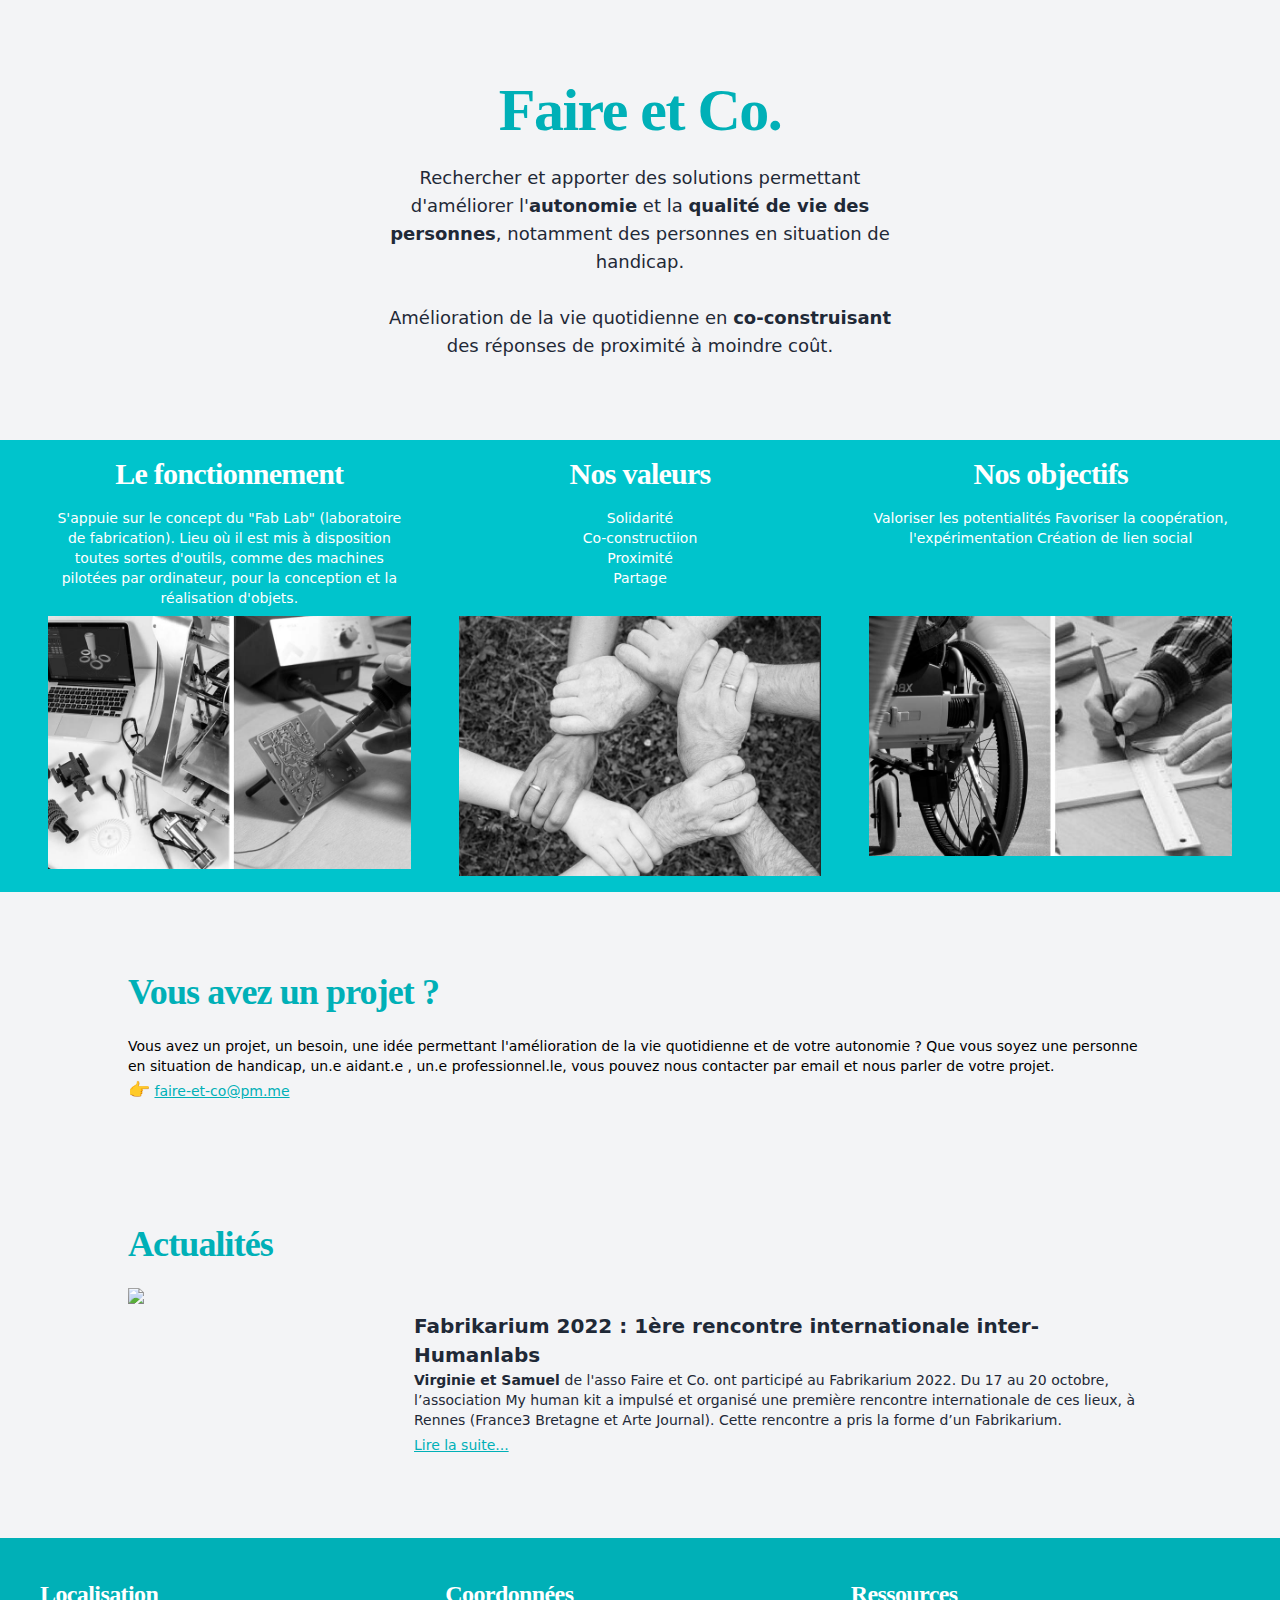
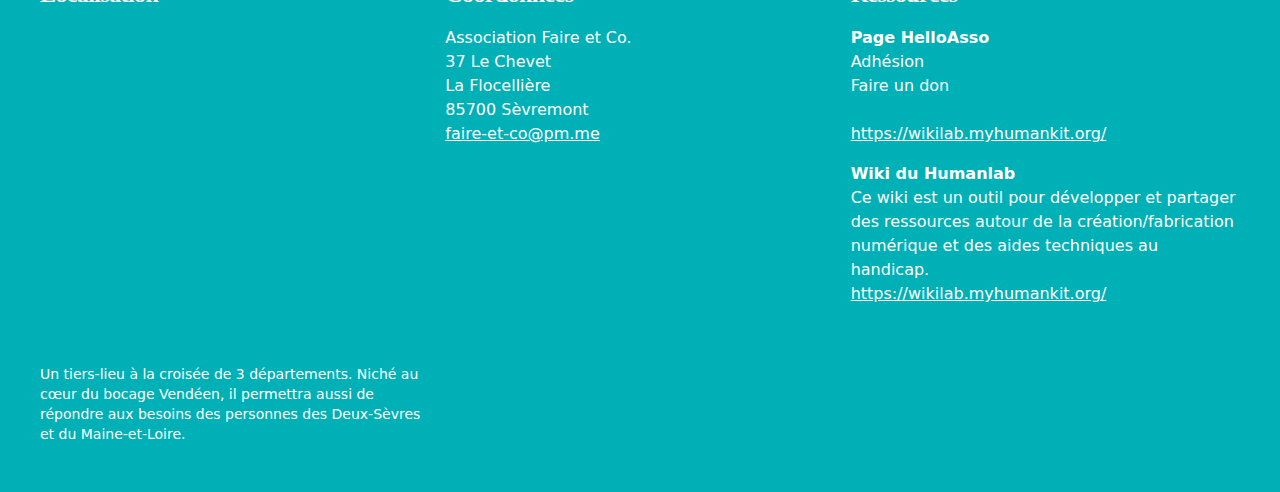
==== index.html @ 35995a24 "helloasso" ====
<!DOCTYPE html>
<html>

<head>
  <meta charset="UTF-8" />
  <meta name="viewport" content="width=device-width, initial-scale=1.0" />
  <link href="css/main.css?v=1" rel="stylesheet" />
  <link rel="stylesheet" href="https://unpkg.com/leaflet@1.7.1/dist/leaflet.css"
    integrity="sha512-xodZBNTC5n17Xt2atTPuE1HxjVMSvLVW9ocqUKLsCC5CXdbqCmblAshOMAS6/keqq/sMZMZ19scR4PsZChSR7A=="
    crossorigin="" />
  <script src="https://unpkg.com/leaflet@1.7.1/dist/leaflet.js"
    integrity="sha512-XQoYMqMTK8LvdxXYG3nZ448hOEQiglfqkJs1NOQV44cWnUrBc8PkAOcXy20w0vlaXaVUearIOBhiXZ5V3ynxwA=="
    crossorigin=""></script>
  <title>Association Faire et Co.</title>
</head>

<body class="bg-gray-100 ">
  <div class="relative max-w-5xl mx-auto pt-20 pb-20">
    <h1 class="text-blue font-display font-extrabold text-6xl tracking-tight text-center">
      Faire et Co.
    </h1>
    <p class="mt-6 text-gray-800 text-lg text-center max-w-lg  mx-4 lg:mx-auto">
      Rechercher et apporter des solutions permettant d'améliorer l'<strong>autonomie</strong> et la <strong>qualité de
        vie des personnes</strong>,
      notamment des personnes en situation de handicap.<br><br>

      Amélioration de la vie quotidienne en <strong>co-construisant</strong> des réponses de proximité à moindre coût.
    </p>
  </div>


  <div
    class="flex flex-col lg:flex-row bg-lightBlue lg:space-x-4 space-y-4 lg:space-y-0 px-8 text-center mb-10 items-start justify-start">
    <div class="bg-lightBlue text-white p-4 w-full lg:w-1/3 text-center flex flex-col h-full">
      <div class="mb-4 lg:h-36">
        <h2 class="text-white font-display font-extrabold text-3xl  tracking-tight mb-4">Le
          fonctionnement</h2>
        <div class="text-sm">
          S'appuie sur le concept du "Fab Lab" (laboratoire de fabrication). Lieu où il est mis à disposition toutes
          sortes d'outils, comme des machines pilotées par ordinateur, pour la conception et la réalisation
          d'objets.

        </div>

      </div>
      <img src="img/2.jpg" />
    </div>
    <div class="bg-lightBlue text-white p-4 w-full lg:w-1/3 text-center flex flex-col h-full">
      <div class="mb-4 lg:h-36">
        <h2 class="text-white font-display font-extrabold text-3xl tracking-tight mb-4">Nos valeurs</h2>
        <div class="text-sm">
          Solidarité<br>
          Co-constructiion<br>
          Proximité<br>
          Partage<br>
        </div>
      </div>
      <img src="img/3.jpg" />
    </div>
    <div class="bg-lightBlue text-white p-4 w-full lg:w-1/3 text-center flex flex-col h-full">
      <div class="mb-4 lg:h-36">
        <h2 class="text-white font-display font-extrabold text-3xl tracking-tight mb-4">Nos objectifs
        </h2>
        <div class="text-sm">
          Valoriser les potentialités
          Favoriser la coopération, l'expérimentation
          Création de lien social
        </div>
      </div>
      <img class="" src="img/1.jpg" />
    </div>
  </div>


  <div class="relative max-w-5xl mx-4 pt-10 pb-20 lg:mx-auto ">
    <h1 class="text-blue font-display font-extrabold text-4xl tracking-tight mb-6">
      Vous avez un projet ?
    </h1>
    <div class="flex flex-col lg:flex-row mx-4 lg:mx-0 ">
      <p class="text-sm">Vous avez un projet, un besoin, une idée permettant l'amélioration de la vie quotidienne
        et de votre autonomie ? Que vous soyez une personne en situation de
        handicap, un.e aidant.e , un.e professionnel.le,
        vous pouvez nous contacter par email et nous parler de votre projet.
        <br><span class="text-lg">👉</span> <a href="mailto:faire-et-co@pm.me"
          class="text-blue underline">faire-et-co@pm.me</a>
      </p>
    </div>

  </div>

  <div class="relative max-w-5xl mx-4 lg:mx-auto pt-10 pb-20">
    <h1 class="text-blue font-display font-extrabold text-4xl tracking-tight mb-6">
      Actualités
    </h1>
    <div class="flex flex-col lg:flex-row mx-4 lg:mx-0 ">

      <div class="lg:w-1/4 lg:mr-10 mx-auto"><img
          src="https://myhumankit.org/wp-content/uploads/2022/11/52452325812_d0bbf02d2f_c-768x576.jpg" />
      </div>
      <div class="mt-6 text-gray-800 text-lg  mx-auto lg:w-3/4">
        <strong class="text-xl">Fabrikarium 2022 : 1ère rencontre internationale inter-Humanlabs</strong>
        <p class="text-sm"><strong>Virginie et Samuel </strong>de l'asso Faire et Co. ont participé au Fabrikarium 2022.
          Du 17 au 20
          octobre,
          l’association
          My human kit a
          impulsé et organisé une première rencontre internationale de ces lieux, à Rennes (France3 Bretagne et Arte
          Journal). Cette rencontre a pris la forme d’un Fabrikarium.</p>
        <a target="_blank"
          href="https://myhumankit.org/actualite/fabrikarium-2022-1ere-rencontre-internationale-inter-humanlabs/"
          class="underline text-blue text-sm ">Lire la suite...</a>
      </div>
    </div>

  </div>



  <div class="w-full bg-blue flex lg:flex-row flex-col lg:space-x-4 p-10 justify-between">
    <div class="lg:w-1/3">
      <div class="text-white font-display font-extrabold text-2xl tracking-tight mb-4">Localisation</div>
      <div id="map" style="width: 330px; height:330px;"></div>
      <div class="text-sm text-white my-2">Un tiers-lieu à la croisée de 3 départements. Niché au cœur du bocage
        Vendéen, il
        permettra aussi de répondre
        aux besoins des personnes des Deux-Sèvres et du Maine-et-Loire.
      </div>
    </div>

    <div class="text-white lg:w-1/3">
      <div>
        <div>
          <p class="text-white font-display font-extrabold text-2xl tracking-tight mb-4 mt-4 lg:mt-0">Coordonnées</p>
          Association Faire et Co.<br>
          37 Le Chevet<br>
          La Flocellière<br>
          85700 Sèvremont<br>
        </div>
        <a href="mailto:faire-et-co@pm.me" class="text-white underline">faire-et-co@pm.me</a>
      </div>
    </div>

    <div class="lg:w-1/3 text-white">
      <h1 class=" font-display font-extrabold text-2xl tracking-tight mt-4 lg:mt-0">
        Ressources
      </h1>
      <p class="mt-4  text-base mx-auto">
        <strong>Page HelloAsso</strong><br>
        <a href="https://www.helloasso.com/associations/faire-et-co/adhesions/adhesion-2023"
          target="_blank">Adhésion</a><br>
        <a href="https://www.helloasso.com/associations/faire-et-co/formulaires/1" target="_blank">Faire un don</a><br>
        <br>
        <a href="https://wikilab.myhumankit.org/" target="_blank"
          class="text-white underline">https://wikilab.myhumankit.org/</a>
      </p>
      <p class="mt-4  text-base mx-auto">
        <strong>Wiki du Humanlab</strong><br>
        Ce wiki est un outil pour développer et partager des ressources autour de la création/fabrication numérique et
        des
        aides techniques au handicap.
        <br>
        <a href="https://wikilab.myhumankit.org/" target="_blank"
          class="text-white underline">https://wikilab.myhumankit.org/</a>
      </p>
    </div>


  </div>



  <!-- <iframe id="haWidget" allowtransparency="true"
    src="https://www.helloasso.com/associations/faire-et-co/formulaires/1/widget"
    style="width:100%;height:1200px;border:none;"></iframe> -->
  <script type="text/javascript">
    var map = L.map('map', { scrollWheelZoom: false }).setView([46.800348, -0.8837475], 12);
    L.tileLayer('https://{s}.tile.osm.org/{z}/{x}/{y}.png', {
      attribution: '&copy; <a href="https://osm.org/copyright">OpenStreetMap</a> contributors'
    }).addTo(map);
    var marker = L.marker([46.800348, -0.8837475]).addTo(map);
  </script>
</body>

</html>
---- css/main.css ----
/*
! tailwindcss v3.2.4 | MIT License | https://tailwindcss.com
*/

/*
1. Prevent padding and border from affecting element width. (https://github.com/mozdevs/cssremedy/issues/4)
2. Allow adding a border to an element by just adding a border-width. (https://github.com/tailwindcss/tailwindcss/pull/116)
*/

*,
::before,
::after {
  box-sizing: border-box;
  /* 1 */
  border-width: 0;
  /* 2 */
  border-style: solid;
  /* 2 */
  border-color: #e5e7eb;
  /* 2 */
}

::before,
::after {
  --tw-content: '';
}

/*
1. Use a consistent sensible line-height in all browsers.
2. Prevent adjustments of font size after orientation changes in iOS.
3. Use a more readable tab size.
4. Use the user's configured `sans` font-family by default.
5. Use the user's configured `sans` font-feature-settings by default.
*/

html {
  line-height: 1.5;
  /* 1 */
  -webkit-text-size-adjust: 100%;
  /* 2 */
  -moz-tab-size: 4;
  /* 3 */
  -o-tab-size: 4;
     tab-size: 4;
  /* 3 */
  font-family: ui-sans-serif, system-ui, -apple-system, BlinkMacSystemFont, "Segoe UI", Roboto, "Helvetica Neue", Arial, "Noto Sans", sans-serif, "Apple Color Emoji", "Segoe UI Emoji", "Segoe UI Symbol", "Noto Color Emoji";
  /* 4 */
  font-feature-settings: normal;
  /* 5 */
}

/*
1. Remove the margin in all browsers.
2. Inherit line-height from `html` so users can set them as a class directly on the `html` element.
*/

body {
  margin: 0;
  /* 1 */
  line-height: inherit;
  /* 2 */
}

/*
1. Add the correct height in Firefox.
2. Correct the inheritance of border color in Firefox. (https://bugzilla.mozilla.org/show_bug.cgi?id=190655)
3. Ensure horizontal rules are visible by default.
*/

hr {
  height: 0;
  /* 1 */
  color: inherit;
  /* 2 */
  border-top-width: 1px;
  /* 3 */
}

/*
Add the correct text decoration in Chrome, Edge, and Safari.
*/

abbr:where([title]) {
  -webkit-text-decoration: underline dotted;
          text-decoration: underline dotted;
}

/*
Remove the default font size and weight for headings.
*/

h1,
h2,
h3,
h4,
h5,
h6 {
  font-size: inherit;
  font-weight: inherit;
}

/*
Reset links to optimize for opt-in styling instead of opt-out.
*/

a {
  color: inherit;
  text-decoration: inherit;
}

/*
Add the correct font weight in Edge and Safari.
*/

b,
strong {
  font-weight: bolder;
}

/*
1. Use the user's configured `mono` font family by default.
2. Correct the odd `em` font sizing in all browsers.
*/

code,
kbd,
samp,
pre {
  font-family: ui-monospace, SFMono-Regular, Menlo, Monaco, Consolas, "Liberation Mono", "Courier New", monospace;
  /* 1 */
  font-size: 1em;
  /* 2 */
}

/*
Add the correct font size in all browsers.
*/

small {
  font-size: 80%;
}

/*
Prevent `sub` and `sup` elements from affecting the line height in all browsers.
*/

sub,
sup {
  font-size: 75%;
  line-height: 0;
  position: relative;
  vertical-align: baseline;
}

sub {
  bottom: -0.25em;
}

sup {
  top: -0.5em;
}

/*
1. Remove text indentation from table contents in Chrome and Safari. (https://bugs.chromium.org/p/chromium/issues/detail?id=999088, https://bugs.webkit.org/show_bug.cgi?id=201297)
2. Correct table border color inheritance in all Chrome and Safari. (https://bugs.chromium.org/p/chromium/issues/detail?id=935729, https://bugs.webkit.org/show_bug.cgi?id=195016)
3. Remove gaps between table borders by default.
*/

table {
  text-indent: 0;
  /* 1 */
  border-color: inherit;
  /* 2 */
  border-collapse: collapse;
  /* 3 */
}

/*
1. Change the font styles in all browsers.
2. Remove the margin in Firefox and Safari.
3. Remove default padding in all browsers.
*/

button,
input,
optgroup,
select,
textarea {
  font-family: inherit;
  /* 1 */
  font-size: 100%;
  /* 1 */
  font-weight: inherit;
  /* 1 */
  line-height: inherit;
  /* 1 */
  color: inherit;
  /* 1 */
  margin: 0;
  /* 2 */
  padding: 0;
  /* 3 */
}

/*
Remove the inheritance of text transform in Edge and Firefox.
*/

button,
select {
  text-transform: none;
}

/*
1. Correct the inability to style clickable types in iOS and Safari.
2. Remove default button styles.
*/

button,
[type='button'],
[type='reset'],
[type='submit'] {
  -webkit-appearance: button;
  /* 1 */
  background-color: transparent;
  /* 2 */
  background-image: none;
  /* 2 */
}

/*
Use the modern Firefox focus style for all focusable elements.
*/

:-moz-focusring {
  outline: auto;
}

/*
Remove the additional `:invalid` styles in Firefox. (https://github.com/mozilla/gecko-dev/blob/2f9eacd9d3d995c937b4251a5557d95d494c9be1/layout/style/res/forms.css#L728-L737)
*/

:-moz-ui-invalid {
  box-shadow: none;
}

/*
Add the correct vertical alignment in Chrome and Firefox.
*/

progress {
  vertical-align: baseline;
}

/*
Correct the cursor style of increment and decrement buttons in Safari.
*/

::-webkit-inner-spin-button,
::-webkit-outer-spin-button {
  height: auto;
}

/*
1. Correct the odd appearance in Chrome and Safari.
2. Correct the outline style in Safari.
*/

[type='search'] {
  -webkit-appearance: textfield;
  /* 1 */
  outline-offset: -2px;
  /* 2 */
}

/*
Remove the inner padding in Chrome and Safari on macOS.
*/

::-webkit-search-decoration {
  -webkit-appearance: none;
}

/*
1. Correct the inability to style clickable types in iOS and Safari.
2. Change font properties to `inherit` in Safari.
*/

::-webkit-file-upload-button {
  -webkit-appearance: button;
  /* 1 */
  font: inherit;
  /* 2 */
}

/*
Add the correct display in Chrome and Safari.
*/

summary {
  display: list-item;
}

/*
Removes the default spacing and border for appropriate elements.
*/

blockquote,
dl,
dd,
h1,
h2,
h3,
h4,
h5,
h6,
hr,
figure,
p,
pre {
  margin: 0;
}

fieldset {
  margin: 0;
  padding: 0;
}

legend {
  padding: 0;
}

ol,
ul,
menu {
  list-style: none;
  margin: 0;
  padding: 0;
}

/*
Prevent resizing textareas horizontally by default.
*/

textarea {
  resize: vertical;
}

/*
1. Reset the default placeholder opacity in Firefox. (https://github.com/tailwindlabs/tailwindcss/issues/3300)
2. Set the default placeholder color to the user's configured gray 400 color.
*/

input::-moz-placeholder, textarea::-moz-placeholder {
  opacity: 1;
  /* 1 */
  color: #9ca3af;
  /* 2 */
}

input::placeholder,
textarea::placeholder {
  opacity: 1;
  /* 1 */
  color: #9ca3af;
  /* 2 */
}

/*
Set the default cursor for buttons.
*/

button,
[role="button"] {
  cursor: pointer;
}

/*
Make sure disabled buttons don't get the pointer cursor.
*/

:disabled {
  cursor: default;
}

/*
1. Make replaced elements `display: block` by default. (https://github.com/mozdevs/cssremedy/issues/14)
2. Add `vertical-align: middle` to align replaced elements more sensibly by default. (https://github.com/jensimmons/cssremedy/issues/14#issuecomment-634934210)
   This can trigger a poorly considered lint error in some tools but is included by design.
*/

img,
svg,
video,
canvas,
audio,
iframe,
embed,
object {
  display: block;
  /* 1 */
  vertical-align: middle;
  /* 2 */
}

/*
Constrain images and videos to the parent width and preserve their intrinsic aspect ratio. (https://github.com/mozdevs/cssremedy/issues/14)
*/

img,
video {
  max-width: 100%;
  height: auto;
}

/* Make elements with the HTML hidden attribute stay hidden by default */

[hidden] {
  display: none;
}

*, ::before, ::after {
  --tw-border-spacing-x: 0;
  --tw-border-spacing-y: 0;
  --tw-translate-x: 0;
  --tw-translate-y: 0;
  --tw-rotate: 0;
  --tw-skew-x: 0;
  --tw-skew-y: 0;
  --tw-scale-x: 1;
  --tw-scale-y: 1;
  --tw-pan-x:  ;
  --tw-pan-y:  ;
  --tw-pinch-zoom:  ;
  --tw-scroll-snap-strictness: proximity;
  --tw-ordinal:  ;
  --tw-slashed-zero:  ;
  --tw-numeric-figure:  ;
  --tw-numeric-spacing:  ;
  --tw-numeric-fraction:  ;
  --tw-ring-inset:  ;
  --tw-ring-offset-width: 0px;
  --tw-ring-offset-color: #fff;
  --tw-ring-color: rgb(59 130 246 / 0.5);
  --tw-ring-offset-shadow: 0 0 #0000;
  --tw-ring-shadow: 0 0 #0000;
  --tw-shadow: 0 0 #0000;
  --tw-shadow-colored: 0 0 #0000;
  --tw-blur:  ;
  --tw-brightness:  ;
  --tw-contrast:  ;
  --tw-grayscale:  ;
  --tw-hue-rotate:  ;
  --tw-invert:  ;
  --tw-saturate:  ;
  --tw-sepia:  ;
  --tw-drop-shadow:  ;
  --tw-backdrop-blur:  ;
  --tw-backdrop-brightness:  ;
  --tw-backdrop-contrast:  ;
  --tw-backdrop-grayscale:  ;
  --tw-backdrop-hue-rotate:  ;
  --tw-backdrop-invert:  ;
  --tw-backdrop-opacity:  ;
  --tw-backdrop-saturate:  ;
  --tw-backdrop-sepia:  ;
}

::backdrop {
  --tw-border-spacing-x: 0;
  --tw-border-spacing-y: 0;
  --tw-translate-x: 0;
  --tw-translate-y: 0;
  --tw-rotate: 0;
  --tw-skew-x: 0;
  --tw-skew-y: 0;
  --tw-scale-x: 1;
  --tw-scale-y: 1;
  --tw-pan-x:  ;
  --tw-pan-y:  ;
  --tw-pinch-zoom:  ;
  --tw-scroll-snap-strictness: proximity;
  --tw-ordinal:  ;
  --tw-slashed-zero:  ;
  --tw-numeric-figure:  ;
  --tw-numeric-spacing:  ;
  --tw-numeric-fraction:  ;
  --tw-ring-inset:  ;
  --tw-ring-offset-width: 0px;
  --tw-ring-offset-color: #fff;
  --tw-ring-color: rgb(59 130 246 / 0.5);
  --tw-ring-offset-shadow: 0 0 #0000;
  --tw-ring-shadow: 0 0 #0000;
  --tw-shadow: 0 0 #0000;
  --tw-shadow-colored: 0 0 #0000;
  --tw-blur:  ;
  --tw-brightness:  ;
  --tw-contrast:  ;
  --tw-grayscale:  ;
  --tw-hue-rotate:  ;
  --tw-invert:  ;
  --tw-saturate:  ;
  --tw-sepia:  ;
  --tw-drop-shadow:  ;
  --tw-backdrop-blur:  ;
  --tw-backdrop-brightness:  ;
  --tw-backdrop-contrast:  ;
  --tw-backdrop-grayscale:  ;
  --tw-backdrop-hue-rotate:  ;
  --tw-backdrop-invert:  ;
  --tw-backdrop-opacity:  ;
  --tw-backdrop-saturate:  ;
  --tw-backdrop-sepia:  ;
}

.relative {
  position: relative;
}

.mx-auto {
  margin-left: auto;
  margin-right: auto;
}

.mx-4 {
  margin-left: 1rem;
  margin-right: 1rem;
}

.my-2 {
  margin-top: 0.5rem;
  margin-bottom: 0.5rem;
}

.mt-6 {
  margin-top: 1.5rem;
}

.mb-10 {
  margin-bottom: 2.5rem;
}

.mb-4 {
  margin-bottom: 1rem;
}

.mb-6 {
  margin-bottom: 1.5rem;
}

.mt-4 {
  margin-top: 1rem;
}

.flex {
  display: flex;
}

.h-full {
  height: 100%;
}

.w-full {
  width: 100%;
}

.max-w-5xl {
  max-width: 64rem;
}

.max-w-lg {
  max-width: 32rem;
}

.flex-col {
  flex-direction: column;
}

.items-start {
  align-items: flex-start;
}

.justify-start {
  justify-content: flex-start;
}

.justify-between {
  justify-content: space-between;
}

.space-y-4 > :not([hidden]) ~ :not([hidden]) {
  --tw-space-y-reverse: 0;
  margin-top: calc(1rem * calc(1 - var(--tw-space-y-reverse)));
  margin-bottom: calc(1rem * var(--tw-space-y-reverse));
}

.bg-gray-100 {
  --tw-bg-opacity: 1;
  background-color: rgb(243 244 246 / var(--tw-bg-opacity));
}

.bg-lightBlue {
  --tw-bg-opacity: 1;
  background-color: rgb(0 196 204 / var(--tw-bg-opacity));
}

.bg-blue {
  --tw-bg-opacity: 1;
  background-color: rgb(0 176 183 / var(--tw-bg-opacity));
}

.p-4 {
  padding: 1rem;
}

.p-10 {
  padding: 2.5rem;
}

.px-8 {
  padding-left: 2rem;
  padding-right: 2rem;
}

.pt-20 {
  padding-top: 5rem;
}

.pb-20 {
  padding-bottom: 5rem;
}

.pt-10 {
  padding-top: 2.5rem;
}

.text-center {
  text-align: center;
}

.font-display {
  font-family: Georgia, serif;
}

.text-6xl {
  font-size: 3.75rem;
  line-height: 1;
}

.text-lg {
  font-size: 1.125rem;
  line-height: 1.75rem;
}

.text-3xl {
  font-size: 1.875rem;
  line-height: 2.25rem;
}

.text-sm {
  font-size: 0.875rem;
  line-height: 1.25rem;
}

.text-4xl {
  font-size: 2.25rem;
  line-height: 2.5rem;
}

.text-xl {
  font-size: 1.25rem;
  line-height: 1.75rem;
}

.text-2xl {
  font-size: 1.5rem;
  line-height: 2rem;
}

.text-base {
  font-size: 1rem;
  line-height: 1.5rem;
}

.font-extrabold {
  font-weight: 800;
}

.tracking-tight {
  letter-spacing: -0.025em;
}

.text-blue {
  --tw-text-opacity: 1;
  color: rgb(0 176 183 / var(--tw-text-opacity));
}

.text-gray-800 {
  --tw-text-opacity: 1;
  color: rgb(31 41 55 / var(--tw-text-opacity));
}

.text-white {
  --tw-text-opacity: 1;
  color: rgb(255 255 255 / var(--tw-text-opacity));
}

.underline {
  text-decoration-line: underline;
}

#map {
  pointer-events: none;
}

@media (min-width: 1024px) {
  .lg\:mx-auto {
    margin-left: auto;
    margin-right: auto;
  }

  .lg\:mx-0 {
    margin-left: 0px;
    margin-right: 0px;
  }

  .lg\:mr-10 {
    margin-right: 2.5rem;
  }

  .lg\:mt-0 {
    margin-top: 0px;
  }

  .lg\:h-36 {
    height: 9rem;
  }

  .lg\:w-1\/3 {
    width: 33.333333%;
  }

  .lg\:w-1\/4 {
    width: 25%;
  }

  .lg\:w-3\/4 {
    width: 75%;
  }

  .lg\:flex-row {
    flex-direction: row;
  }

  .lg\:space-x-4 > :not([hidden]) ~ :not([hidden]) {
    --tw-space-x-reverse: 0;
    margin-right: calc(1rem * var(--tw-space-x-reverse));
    margin-left: calc(1rem * calc(1 - var(--tw-space-x-reverse)));
  }

  .lg\:space-y-0 > :not([hidden]) ~ :not([hidden]) {
    --tw-space-y-reverse: 0;
    margin-top: calc(0px * calc(1 - var(--tw-space-y-reverse)));
    margin-bottom: calc(0px * var(--tw-space-y-reverse));
  }
}
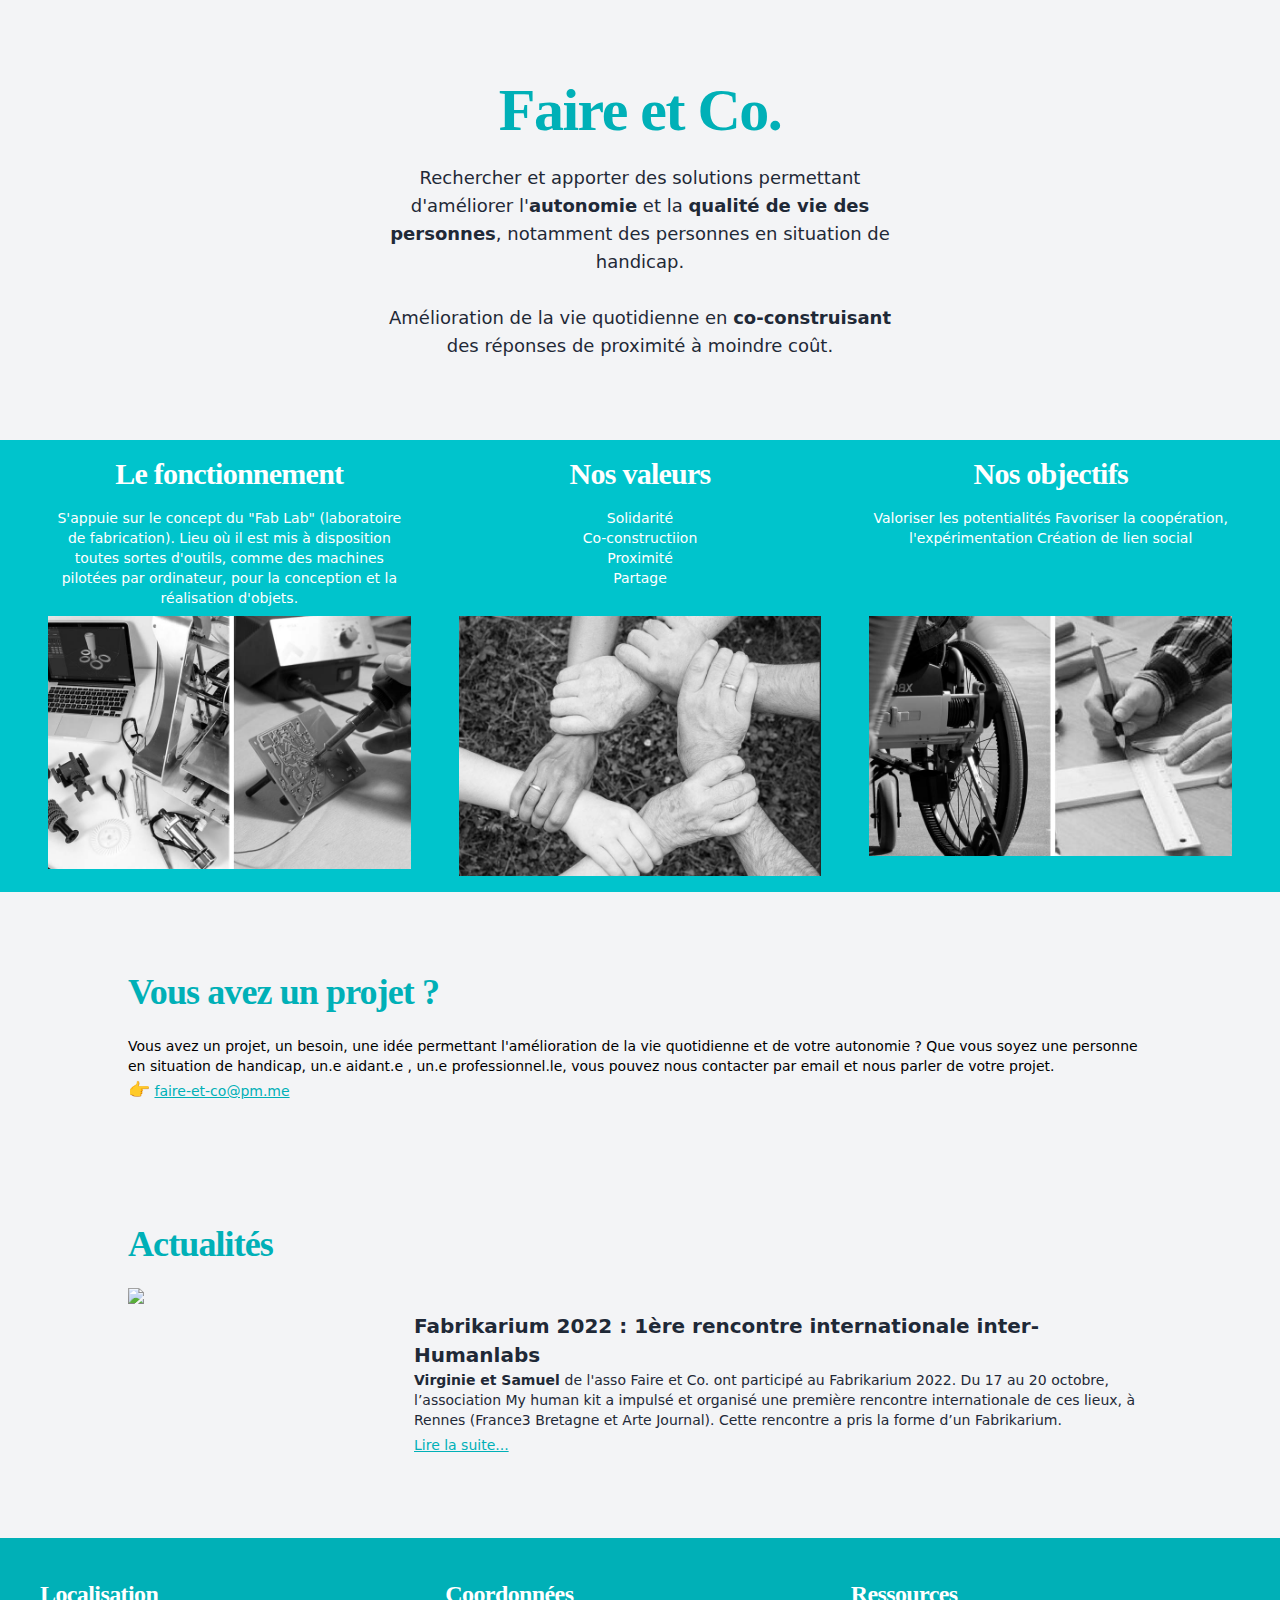
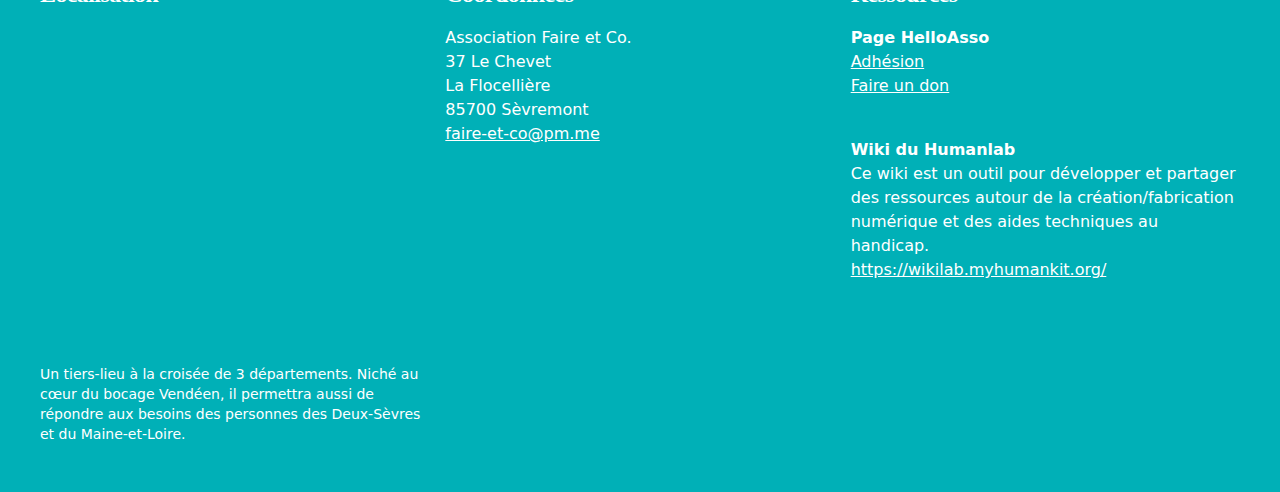
==== commit 7cf93d8e: "fix" ====
--- a/index.html
+++ b/index.html
@@ -146,12 +146,11 @@
       </h1>
       <p class="mt-4  text-base mx-auto">
         <strong>Page HelloAsso</strong><br>
-        <a href="https://www.helloasso.com/associations/faire-et-co/adhesions/adhesion-2023"
+        <a class="underline" href="https://www.helloasso.com/associations/faire-et-co/adhesions/adhesion-2023"
           target="_blank">Adhésion</a><br>
-        <a href="https://www.helloasso.com/associations/faire-et-co/formulaires/1" target="_blank">Faire un don</a><br>
+        <a class="underline" href="https://www.helloasso.com/associations/faire-et-co/formulaires/1"
+          target="_blank">Faire un don</a><br>
         <br>
-        <a href="https://wikilab.myhumankit.org/" target="_blank"
-          class="text-white underline">https://wikilab.myhumankit.org/</a>
       </p>
       <p class="mt-4  text-base mx-auto">
         <strong>Wiki du Humanlab</strong><br>
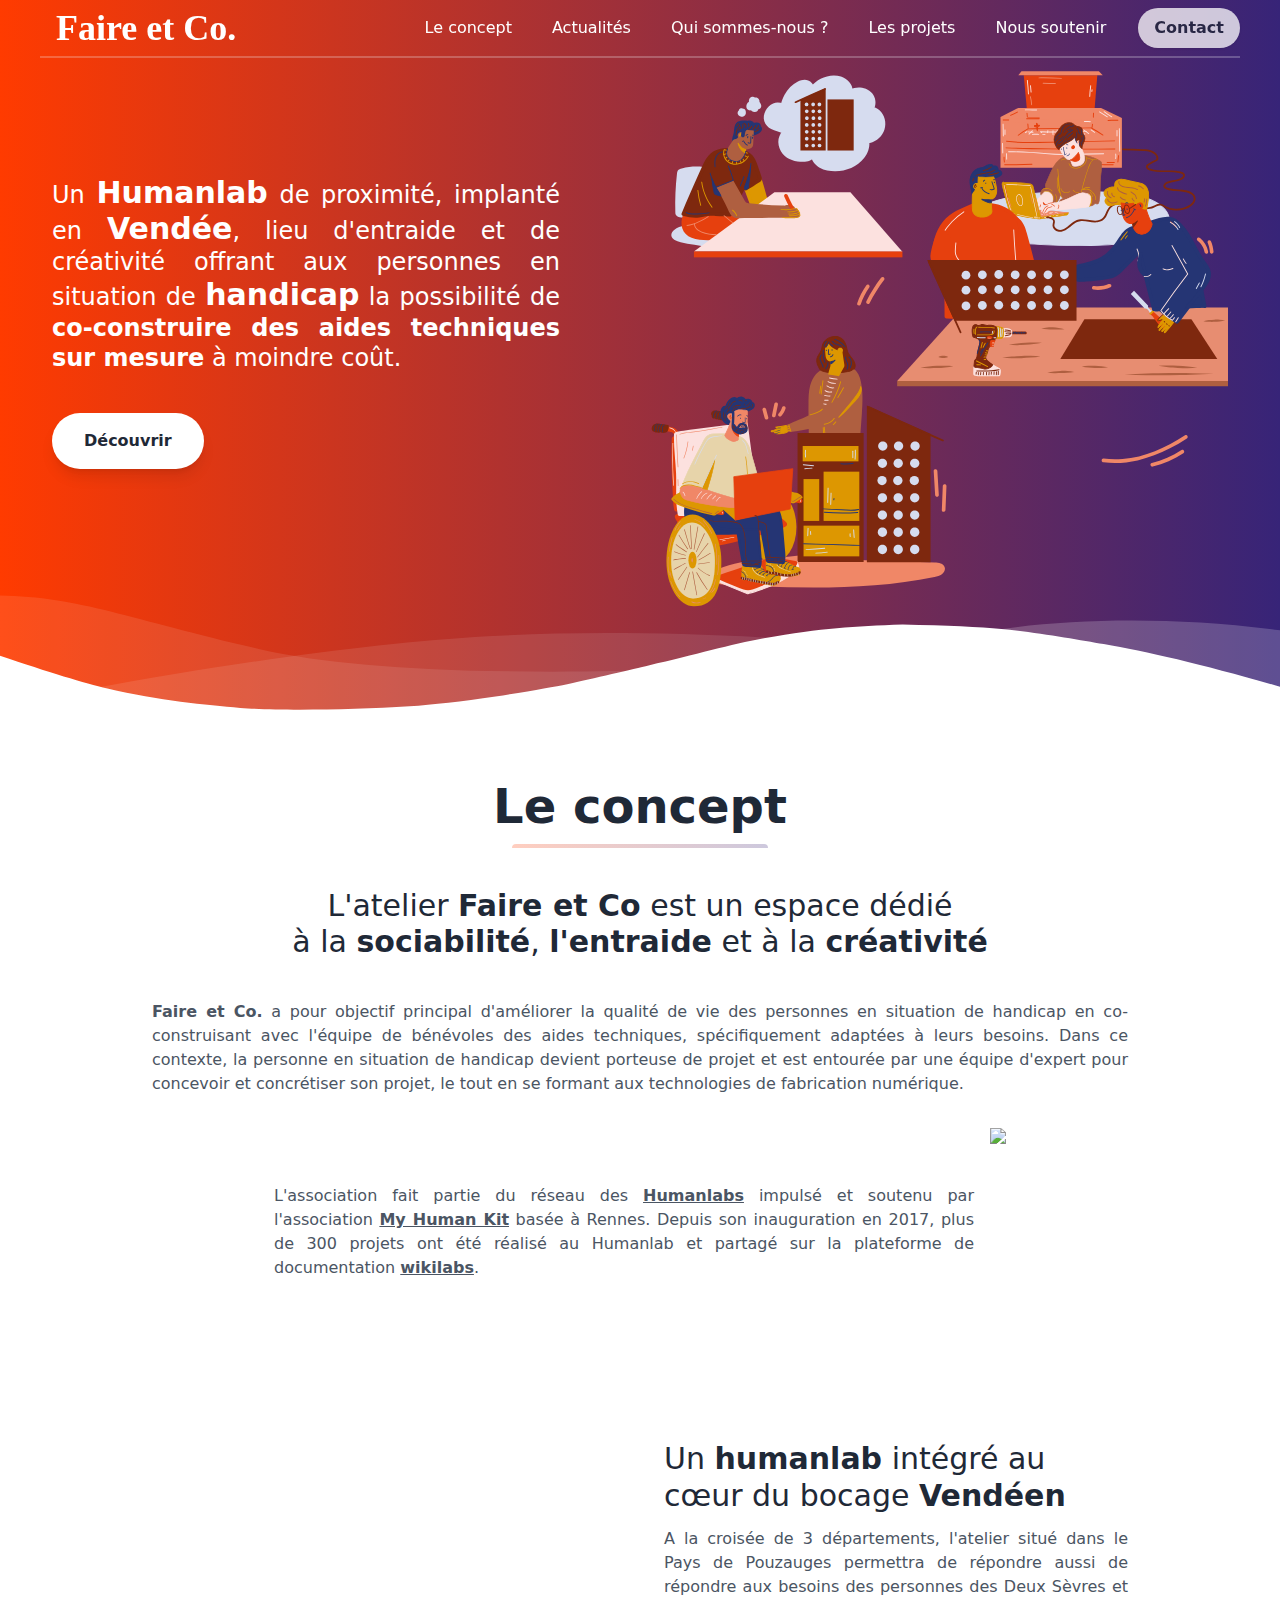
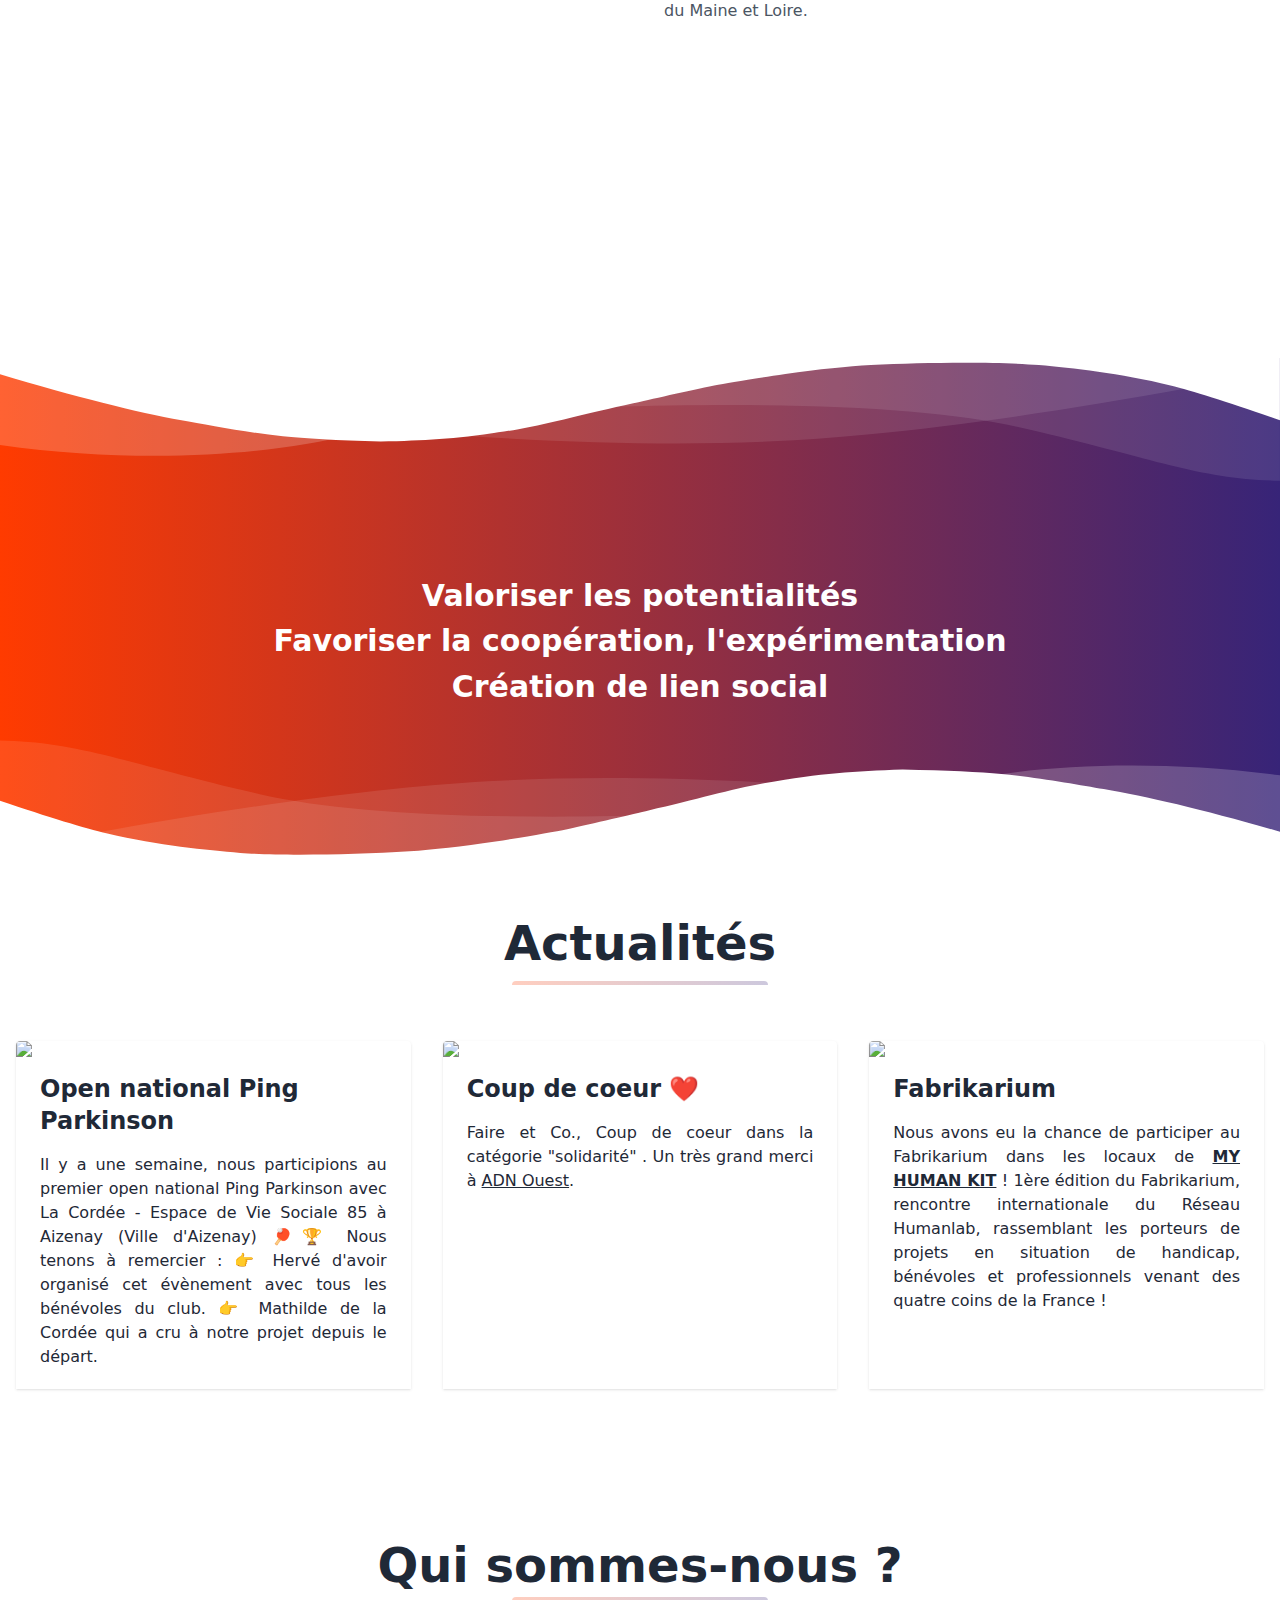
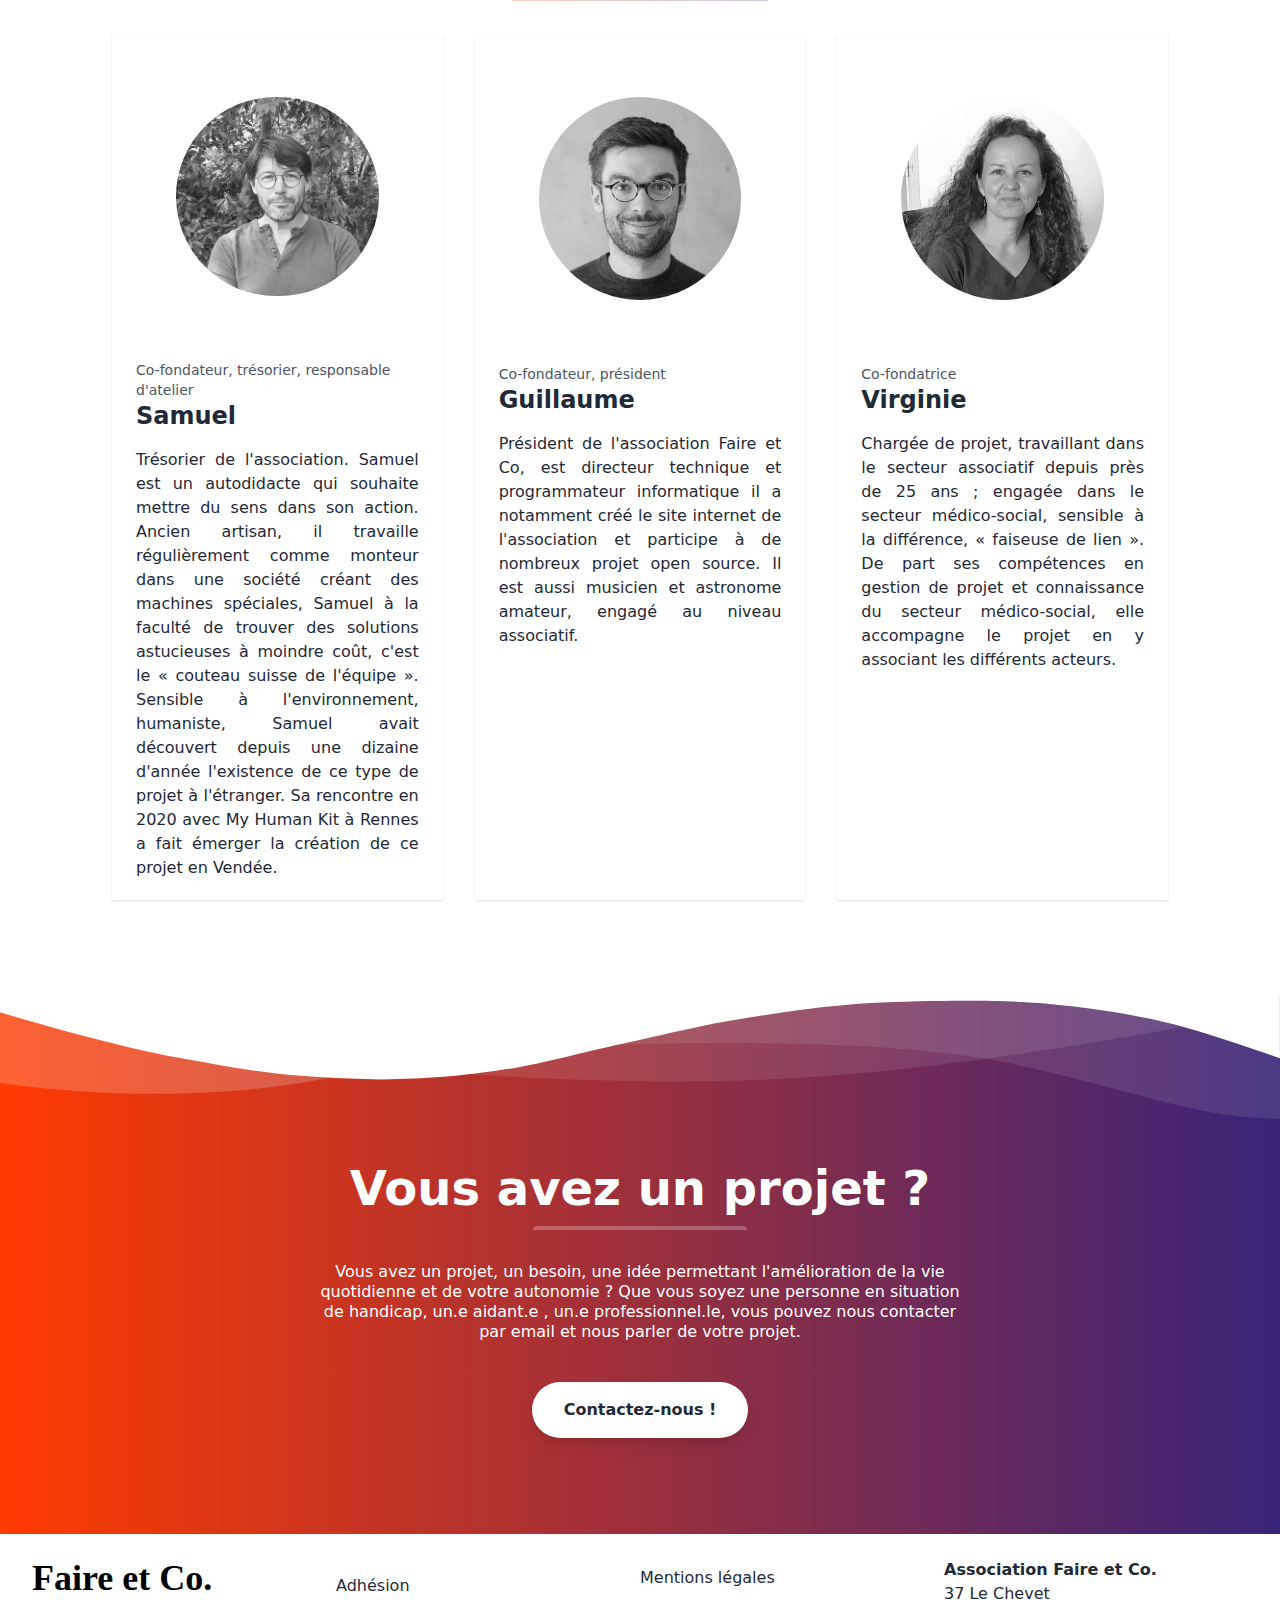
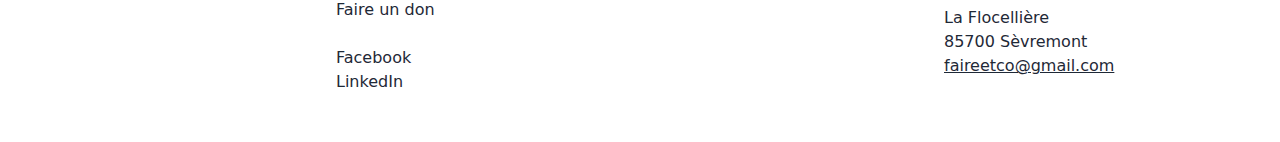
==== commit a8468bce: "new version" ====
--- a/index.html
+++ b/index.html
@@ -1,183 +1,2864 @@
 <!DOCTYPE html>
-<html>
-
-<head>
-  <meta charset="UTF-8" />
-  <meta name="viewport" content="width=device-width, initial-scale=1.0" />
-  <link href="css/main.css?v=1" rel="stylesheet" />
-  <link rel="stylesheet" href="https://unpkg.com/leaflet@1.7.1/dist/leaflet.css"
+<html lang="en">
+  <head>
+    <meta charset="UTF-8" />
+    <meta name="viewport" content="width=device-width, initial-scale=1.0" />
+    <meta http-equiv="X-UA-Compatible" content="ie=edge" />
+    <title>
+      Association Faire et Co. - Le Humanlab Vendéen
+    </title>
+    <meta name="description" content="Simple landind page" />
+    <meta name="keywords" content="" />
+    <meta name="author" content="" />
+    <link href="css/main.css?v=5" rel="stylesheet" />
+    <link rel="stylesheet" href="https://unpkg.com/leaflet@1.7.1/dist/leaflet.css"
     integrity="sha512-xodZBNTC5n17Xt2atTPuE1HxjVMSvLVW9ocqUKLsCC5CXdbqCmblAshOMAS6/keqq/sMZMZ19scR4PsZChSR7A=="
     crossorigin="" />
   <script src="https://unpkg.com/leaflet@1.7.1/dist/leaflet.js"
     integrity="sha512-XQoYMqMTK8LvdxXYG3nZ448hOEQiglfqkJs1NOQV44cWnUrBc8PkAOcXy20w0vlaXaVUearIOBhiXZ5V3ynxwA=="
     crossorigin=""></script>
-  <title>Association Faire et Co.</title>
-</head>
+    <style>
+      .gradient {
+        background: linear-gradient(90deg, #ff3b00  0%, #372478  100%);
+      }
+    </style>
+  </head>
+  <body class="leading-normal tracking-normal text-white gradient">
+    <!--Nav-->
+    <nav id="header" class="fixed w-full z-30 top-0 text-white px-10">
+      <div class="w-full container mx-auto flex flex-wrap items-center justify-between mt-0 py-2">
+        <div class="pl-4 flex items-center">
+          <a class="toggleColour font-display text-white no-underline hover:no-underline font-bold text-2xl lg:text-4xl" href="#">
+            Faire et Co.
+          </a>
+        </div>
+        <div class="block lg:hidden pr-4">
+          <button id="nav-toggle" class="flex items-center p-1 text-pink-800 hover:text-gray-900 focus:outline-none focus:shadow-outline transform transition hover:scale-105 duration-300 ease-in-out">
+            <svg class="fill-current h-6 w-6" viewBox="0 0 20 20" xmlns="http://www.w3.org/2000/svg">
+              <title>Menu</title>
+              <path d="M0 3h20v2H0V3zm0 6h20v2H0V9zm0 6h20v2H0v-2z" />
+            </svg>
+          </button>
+        </div>
+        <div class="w-full flex-grow lg:flex lg:items-center lg:w-auto hidden mt-2 lg:mt-0 bg-white lg:bg-transparent text-white p-4 lg:p-0 z-20" id="nav-content">
+          <ul class="list-reset mb-4 lg:mb-0 lg:flex justify-end flex-1 items-center">
+            <li class="mr-2">
+              <a class="inline-block py-2 px-4  hover:text-gray-800 hover:text-underline no-underline" href="#concept">Le concept</a>
+            </li>
+            <li class="mr-2">
+              <a class="inline-block  no-underline hover:text-gray-800 hover:text-underline py-2 px-4" href="#actus">Actualités</a>
+            </li>
+            <li class="mr-2">
+              <a class="inline-block py-2 px-4  hover:text-gray-800 hover:text-underline no-underline" href="#quisommesnous">Qui sommes-nous ?</a>
+            </li>
+            <li class="mr-2">
+              <a class="inline-block  no-underline hover:text-gray-800 hover:text-underline py-2 px-4" href="#projets">Les projets</a>
+            </li>
+            <li class="mr-2">
+              <a class="inline-block no-underline hover:text-gray-800 hover:text-underline py-2 px-4 mr-2" href="https://www.helloasso.com/associations/faire-et-co/formulaires/1" target="_blank">Nous soutenir</a>
+            </li>
+          </ul>
+          <a
+            id="navAction"
+            href="#contact"
+            class="mx-auto lg:mx-0 hover:underline bg-white text-gray-800 font-bold rounded-full lg:mt-0  ml-4 py-2 px-4 shadow opacity-75 focus:outline-none focus:shadow-outline transform transition hover:scale-105 duration-300 ease-in-out"
+          >
+          Contact
+        </a>
+        </div>
+      </div>
+      <hr class="border-b border-gray-100 opacity-25 my-0 py-0" />
+    </nav>
+    <!--Hero-->
+    <div class="px-10">
+      <div class="container px-3 mx-auto flex flex-wrap flex-col md:flex-row items-center">
+        <!--Left Col-->
+        <div class="flex flex-col w-full md:w-1/2 justify-center items-start text-center md:text-left">
+          <h1 class="my-4 text-2xl leading-tight lg:pr-20 pt-16 lg:pt-0 text-justify">
+        
+            Un <strong class="text-3xl">Humanlab</strong> de proximité, implanté en <strong class="text-3xl">Vendée</strong>, lieu d'entraide et de créativité offrant aux personnes en situation de <strong class="text-3xl">handicap</strong>
+             la possibilité de <strong>co-construire des aides techniques sur mesure</strong> à moindre coût.
+          </h1>
+          <a href="#concept" class="mx-auto lg:mx-0 hover:underline bg-white text-gray-800 font-bold rounded-full my-6 py-4 px-8 shadow-lg focus:outline-none focus:shadow-outline transform transition hover:scale-105 duration-300 ease-in-out">
+            Découvrir
+          </a>
+        </div>
+        <!--Right Col-->
+        <div class="w-full md:w-1/2 py-6 pt-10 text-center mx-auto">
+          <div >     
+            <svg version="1.1" id="Calque_1" xmlns="http://www.w3.org/2000/svg" xmlns:xlink="http://www.w3.org/1999/xlink" x="0px" y="0px" viewBox="0 0 800 800" style="enable-background:new 0 0 800 800;" xml:space="preserve">
+            <style type="text/css">
+              .st0{fill:#ffffff00;}
+              .st1{fill:#FEF3F200;}
+              .st2{fill:#f08767;}
+              .st3{fill:#af5f40;}
+              .st4{fill:#D6DCEF;}
+              .st5{fill:#253574;}
+              .st6{fill:#dd9701;}
+              .st7{fill:#e6400e;}
+              .st8{fill:#7e280e;}
+              .st9{fill:#FCE1DF;}
+              .st10{fill:#dd9701;}
+              .st11{fill:#e7d4aa;}
+              .st12{fill:#e6400e;stroke:#e6400e;stroke-miterlimit:10;}
+              .st13{fill:#e78d71;}
 
-<body class="bg-gray-100 ">
-  <div class="relative max-w-5xl mx-auto pt-20 pb-20">
-    <h1 class="text-blue font-display font-extrabold text-6xl tracking-tight text-center">
-      Faire et Co.
-    </h1>
-    <p class="mt-6 text-gray-800 text-lg text-center max-w-lg  mx-4 lg:mx-auto">
-      Rechercher et apporter des solutions permettant d'améliorer l'<strong>autonomie</strong> et la <strong>qualité de
-        vie des personnes</strong>,
-      notamment des personnes en situation de handicap.<br><br>
+            </style>
+            <rect x="0.11" y="-2.79" class="st0" width="802.07" height="806.58"/>
+            <g>
+              <path class="st1" d="M215.93,374.73c-47.78,16.62-59.55,67.5-98.35,99.97c-24.34,20.37-55.2,32.75-76.55,56.24   c-20.99,23.09-30.49,54.8-32.25,85.95c-1.76,31.16,3.56,62.23,8.86,92.98c2.19,12.7,4.69,26.09,13.11,35.85   c8.74,10.14,22.38,14.56,35.57,16.79c24.17,4.09,48.89,2.38,73.38,1.47c52.4-1.95,104.93-0.21,157.24-3.74   c52.32-3.53,105-12.57,152.44-34.9c35.63-16.77,70.51-45.42,74.95-84.55c3.05-26.87-9.49-53.93-28.79-72.87   c-19.3-18.94-44.68-30.59-70.62-38.23c-25.8-7.6-53.15-11.8-76.25-25.58c-17.94-10.7-32.49-26.97-41.13-45.99   c-12.51-27.54-14.95-63.14-40.69-79.03C251.96,369.92,232.9,370.41,215.93,374.73"/>
+              <g>
+                <path class="st1" d="M214.6,369.91c-19.07,6.72-34.31,19.47-46.89,35.04c-12.43,15.37-22.61,32.43-35.3,47.6    c-6.69,8-14.06,15.38-22.29,21.8c-9.33,7.28-19.46,13.5-29.45,19.82c-20.35,12.85-40.18,26.48-53.74,46.83    c-30.12,45.18-25.35,102.25-17,153.14c2.06,12.53,3.49,25.65,7.64,37.7c3.96,11.51,11.02,21.09,21.75,27.1    c10.98,6.15,23.61,8.44,35.97,9.84c14.02,1.59,28.15,1.52,42.23,1.07c28.86-0.93,57.66-1.78,86.54-2.01    c28.93-0.24,57.89-0.46,86.78-2.19c53.27-3.19,106.92-11.68,155.95-33.61c39.11-17.5,80.66-49.28,82.93-95.79    c1.18-24.17-9.27-47.72-24.88-65.73c-16.21-18.69-38.43-31.21-61.33-39.86c-23.66-8.93-48.86-12.67-72.54-21.48    c-21.79-8.11-40.63-22.16-52.96-42.07c-11.09-17.91-14.68-38.86-22.57-58.15c-3.84-9.39-8.6-18.45-15.69-25.81    c-7.88-8.18-18.32-13.54-29.52-15.37C238.31,365.81,226.25,366.99,214.6,369.91c-6.24,1.56-3.6,11.21,2.66,9.64    c11.02-2.76,22.81-4.03,33.98-1.41c9.93,2.33,18.47,7.84,24.74,15.87c11.77,15.09,15.54,35.08,21.73,52.76    c3.53,10.1,7.85,19.89,13.85,28.79c6.39,9.47,14.18,17.96,23.18,24.99c19.6,15.33,43.4,22.08,67.12,28.16    c23.11,5.92,45.98,12.48,66.62,24.81c19.7,11.77,36.9,28.75,45.49,50.37c7.99,20.12,7.72,42.09-2.35,61.42    c-9.59,18.4-25.59,32.73-42.91,43.75c-20.37,12.96-43.24,21.89-66.32,28.71c-24.59,7.26-49.91,11.91-75.36,14.8    c-55.06,6.25-110.58,4.64-165.88,5.81c-27.54,0.58-55.37,3.39-82.86,0.72c-11.38-1.11-23.42-3.03-33.57-8.6    c-4.52-2.48-8.65-5.72-11.71-9.91c-3.38-4.62-5.5-9.95-7.04-15.43c-3.46-12.25-5.03-25.16-7.04-37.71    c-2.18-13.63-4.02-27.33-4.91-41.12c-1.59-24.74,0.03-49.75,8.23-73.31c3.77-10.82,8.99-21.13,15.71-30.42    c6.53-9.04,14.78-16.84,23.65-23.55c18.54-14.03,39.46-24.56,57.57-39.2c15.66-12.67,27.6-28.92,39.11-45.28    c10.59-15.05,21.18-30.55,35.71-42.14c6.95-5.55,14.89-9.92,23.28-12.88c2.55-0.9,4.24-3.42,3.49-6.15    C220.08,370.94,217.16,369.01,214.6,369.91L214.6,369.91z"/>
+              </g>
+            </g>
+            <g>
+              <path class="st1" d="M510.07,34.96c-28.46,11.1-48.78,36.77-61.33,64.26c-12.55,27.5-18.6,57.35-27.34,86.24   c-12.82,42.43-31.57,83.12-55.56,120.57c-13.25,20.69-28.18,40.56-37.93,63.06c-9.74,22.5-13.87,48.64-4.69,71.37   c8.51,21.07,27.41,36.66,48.03,46.74c20.62,10.08,43.22,15.45,65.28,21.95c39.49,11.64,77.97,27.18,118.56,34.28   c50.89,8.91,104.21,4.03,152.56-13.96c17.54-6.53,34.77-14.97,48.03-28.03c10.5-10.33,18.11-23.18,24.26-36.48   c12.64-27.34,19.48-56.92,24.84-86.5c13.1-72.36-16.51-93.15-20.32-166.56c-0.85-16.4-9.34-60.08-15.16-75.47   c-11.1-29.33-36.85-60.04-65.02-74.56C643.48,30.53,574.04,10.43,510.07,34.96"/>
+              <g>
+                <path class="st1" d="M508.74,30.14c-23.48,9.28-41.72,27.37-54.8,48.64c-14.86,24.18-22.52,51.85-29.93,79    c-7.65,28.07-16.34,55.66-28.23,82.26c-11.86,26.53-26.26,51.64-42.35,75.81c-15.79,23.73-32.42,48.1-38.16,76.53    c-2.78,13.79-3.13,28.25,0.61,41.9c3.41,12.47,10.25,23.69,19.1,33.05c18.74,19.82,44.63,30.22,70.22,37.98    c14.24,4.32,28.63,8.12,42.84,12.57c14.33,4.5,28.55,9.33,42.85,13.91c28.53,9.14,57.43,16.95,87.35,19.72    c29.27,2.71,58.95,0.96,87.75-4.93c14.32-2.93,28.42-6.92,42.14-11.98c12.83-4.72,25.51-10.3,36.84-18.03    c11.61-7.92,21.19-17.95,28.81-29.74c7.82-12.09,13.67-25.49,18.59-38.99c5.1-13.99,9-28.38,12.23-42.9    c3.14-14.1,6.04-28.37,7.54-42.75c2.27-21.77,0.02-43.22-5.39-64.37c-5.3-20.71-11.83-40.99-14.97-62.21    c-1.59-10.74-1.79-21.59-3.11-32.35c-1.24-10.11-2.98-20.16-4.95-30.15c-1.94-9.82-4.07-19.64-6.79-29.28    c-2.82-10.01-7-19.55-12.18-28.56c-12.94-22.5-31.78-43.03-54.5-55.88c-12.35-6.98-25.53-12.77-38.64-18.17    c-13.18-5.43-26.67-10.14-40.45-13.81c-26.65-7.1-54.67-10.46-82.16-7.1C535.21,22.01,521.73,25.2,508.74,30.14    c-2.52,0.96-4.26,3.37-3.49,6.15c0.66,2.42,3.61,4.46,6.15,3.49c25.51-9.7,52.72-12.45,79.8-9.72    c27.08,2.73,53.53,10.79,78.59,21.17c12.47,5.17,25.1,10.77,36.76,17.59c10.78,6.31,20.36,14.47,28.87,23.58    c14.92,15.97,26.71,35.05,32.44,56.22c4.99,18.43,8.99,38.44,11.04,56.71c1.26,11.25,1.65,22.53,3.34,33.75    c1.64,10.88,4.03,21.63,6.85,32.26c4.89,18.46,11.09,36.89,13.12,55.85c2.71,25.23-1.73,50.06-7.17,74.64    c-6.06,27.35-14.27,55.39-29.44,79.22c-7.07,11.12-16.11,20.59-27.13,27.85c-10.91,7.2-22.95,12.46-35.21,16.86    c-53.88,19.34-112.36,21.86-167.9,8.42c-28.41-6.88-55.91-16.89-83.76-25.66c-27.04-8.52-55.7-14.06-81-27.26    c-21.09-11-40.14-28.24-45.72-52.19c-6.24-26.76,4.12-54.16,17.34-77.1c6.91-11.99,14.77-23.4,22.4-34.93    c7.83-11.83,15.26-23.92,22.09-36.35c13.71-24.95,25.25-51.13,34.42-78.08c16.79-49.31,22.48-107.67,62.64-145.05    c8.04-7.48,17.37-13.74,27.61-17.79c2.51-0.99,4.26-3.35,3.49-6.15C514.24,31.24,511.27,29.14,508.74,30.14L508.74,30.14z"/>
+              </g>
+            </g>
+            <g>
+              <path class="st1" d="M145.82,45.71c-12.62,6.38-25.11,13.03-37.44,19.95C87.1,77.58,65.55,91,52.29,111.47   c-17.78,27.44-17.56,62.25-20.3,94.84c-2.44,28.96-7.67,58.24-2.63,86.86c5.04,28.62,23.37,57.35,51.63,64.13   c23.36,5.6,47.17-4.66,70.77-9.12c22.74-4.3,46.14-3.18,69.18-5.32c23.05-2.14,46.92-8.14,63.81-23.97   c10.81-10.13,17.93-23.48,24.85-36.58c20.53-38.84,41.22-78.09,52.69-120.5c4.96-18.34,8.16-37.42,6.25-56.32   c-1.91-18.9-9.34-37.7-23.13-50.77c-19.15-18.16-47.27-22.84-73.64-23.91C234.12,29.27,183.69,28.87,145.82,45.71"/>
+              <g>
+                <path class="st1" d="M143.29,41.39c-17.57,8.88-35.12,18.06-51.89,28.38c-15.03,9.25-29.25,20.03-39.95,34.21    c-22.15,29.37-21.53,68.05-24.52,102.99c-3.26,38-10.97,78.13,6.2,114.06c6.65,13.92,16.91,26.63,30.32,34.51    c7.47,4.39,15.67,6.94,24.25,7.96c9.88,1.16,19.91-0.13,29.6-2.09c9.54-1.94,18.9-4.65,28.39-6.83    c9.77-2.25,19.43-3.53,29.42-4.23c19.91-1.4,39.95-1.04,59.71-4.23c16.84-2.72,33.79-8.18,47.48-18.66    c14.95-11.45,23.86-27.93,32.5-44.27c18.44-34.9,36.9-70.15,48.77-107.93c11.23-35.74,17.91-78.13-4.08-111.34    c-9.71-14.67-24.08-24.61-40.55-30.37c-16.04-5.61-33.2-7.18-50.08-7.83c-33.99-1.3-68.94-1.25-102.06,7.47    C158.76,35.28,150.91,38.02,143.29,41.39c-2.47,1.09-3.05,4.7-1.79,6.84c1.49,2.55,4.36,2.89,6.84,1.79    c6.57-2.91,15.03-5.68,22.73-7.63c4.11-1.04,8.26-1.94,12.43-2.72c2.01-0.37,4.03-0.72,6.06-1.04c0.92-0.15,1.85-0.29,2.77-0.42    c0.56-0.08,1.11-0.16,1.67-0.24c0.37-0.05,0.74-0.1,1.11-0.15c-0.31,0.04-0.29,0.04,0.06-0.01c16.79-2.18,33.74-2.8,50.66-2.68    c7.69,0.05,15.37,0.26,23.05,0.56c3.99,0.15,7.99,0.33,11.97,0.64c1.97,0.15,3.94,0.32,5.9,0.53c0.89,0.09,1.79,0.19,2.68,0.3    c0.54,0.06,1.07,0.13,1.61,0.2c0.62,0.08,0.71,0.09,0.28,0.03c0.36,0.05,0.71,0.1,1.07,0.15c7.94,1.14,15.82,2.84,23.41,5.45    c7.1,2.44,14.11,5.86,20.63,10.65c5.66,4.16,11.42,10.46,15.33,16.67c4.55,7.23,7.37,14.15,9.48,22.44    c4.46,17.46,3.24,36.47-0.56,54.49c-7.89,37.46-24.23,72.41-41.62,106.25c-4.38,8.52-8.85,16.99-13.33,25.46    c-4.16,7.88-8.32,15.79-13.34,23.17c-2.5,3.67-4.81,6.66-7.88,9.93c-1.44,1.53-2.94,3.01-4.5,4.41c-1.64,1.46-3.02,2.58-4.48,3.64    c-3.21,2.33-6.6,4.39-10.13,6.2c-3.89,2.01-6.76,3.2-10.8,4.62c-16.95,5.94-33.54,7.28-51.32,8.09    c-20.01,0.9-40.01,1.32-59.63,5.78c-18.31,4.16-36.45,10.8-55.34,8.78c-3.6-0.39-7.82-1.4-11.55-2.73    c-0.45-0.16-0.9-0.33-1.34-0.5c0.09,0.03-1.37-0.55-0.73-0.28c0.63,0.26-0.8-0.35-0.71-0.31c-0.43-0.19-0.86-0.39-1.29-0.6    c-1.71-0.82-3.38-1.73-5-2.72c-5.82-3.55-10.69-7.93-15.43-13.66c-1.96-2.36-4.03-5.28-6.02-8.53c-1.98-3.23-3.75-6.59-5.31-10.05    c-0.2-0.45-0.4-0.91-0.6-1.36c-0.41-0.92-0.16-0.38-0.08-0.18c-0.38-0.92-0.75-1.84-1.1-2.77c-0.71-1.85-1.35-3.73-1.95-5.62    c-1.08-3.45-1.97-6.95-2.67-10.49c-3.78-19.23-2.31-39.32-0.4-58.75c0.98-9.94,2.13-19.87,2.95-29.83    c0.72-8.76,1.24-17.54,1.95-26.3c1.38-16.86,3.41-33.48,9.72-49.63c1.28-3.28,3-6.93,4.94-10.42c1.01-1.8,2.08-3.57,3.21-5.3    c0.61-0.92,1.23-1.83,1.88-2.73c0.27-0.37,0.54-0.74,0.81-1.11c0.12-0.17,0.99-1.31,0.72-0.96c5.18-6.66,11.35-12.53,17.93-17.78    c2.73-2.18,6.22-4.71,9.52-6.94c3.47-2.35,7.01-4.59,10.6-6.76c7.91-4.79,16.02-9.26,24.14-13.67    c8.54-4.64,17.16-9.15,25.84-13.54c2.41-1.22,3.1-4.61,1.79-6.84C148.7,40.73,145.71,40.17,143.29,41.39L143.29,41.39z"/>
+              </g>
+            </g>
+            <g>
+              <path class="st2" d="M228.95,700.04c-20.49,2.2-40.98,4.4-61.47,6.6c-20.77,2.23-41.92,4.56-61.03,12.99   c-5.88,2.59-12.09,6.49-13.41,12.78c-0.22,1.05-0.28,2.19,0.19,3.16c0.75,1.55,2.58,2.19,4.24,2.64   c12.1,3.26,24.74,3.72,37.26,4.16c88.93,3.12,178.87,6.16,266-11.91c3.51-0.73,7.12-1.54,10.02-3.64c2.9-2.11,4.9-5.87,3.87-9.3   c-1.57-5.22-8.34-6.34-13.79-6.51c-54.8-1.7-109.59-3.39-164.39-5.09"/>
+            </g>
+            <g>
+              <g>
+                <path class="st2" d="M399.58,586.47c0.65,10.9,1.3,21.79,1.96,32.69c0.19,3.2,5.19,3.22,5,0c-0.65-10.9-1.3-21.79-1.96-32.69    C404.39,583.28,399.39,583.25,399.58,586.47L399.58,586.47z"/>
+              </g>
+            </g>
+            <g>
+              <g>
+                <path class="st2" d="M411.95,606.92c-0.44,10.89-0.88,21.78-1.31,32.67c-0.13,3.22,4.87,3.21,5,0    c0.44-10.89,0.88-21.78,1.31-32.67C417.08,603.7,412.08,603.71,411.95,606.92L411.95,606.92z"/>
+              </g>
+            </g>
+            <g>
+              <g>
+                <path class="st2" d="M174.55,513.3c-1.02-3.75-2.03-7.49-3.05-11.24c-0.34-1.26-1.79-2.16-3.08-1.75    c-1.29,0.42-2.11,1.72-1.75,3.08c1.02,3.75,2.03,7.49,3.05,11.24c0.34,1.26,1.79,2.16,3.08,1.75    C174.1,515.96,174.92,514.65,174.55,513.3L174.55,513.3z"/>
+              </g>
+            </g>
+            <g>
+              <g>
+                <path class="st2" d="M184.5,511.53c1.05-5.1,2.09-10.2,3.14-15.3c0.26-1.28-0.37-2.76-1.75-3.08c-1.25-0.28-2.79,0.38-3.08,1.75    c-1.05,5.1-2.09,10.2-3.14,15.3c-0.26,1.28,0.37,2.76,1.75,3.08C182.68,513.56,184.22,512.9,184.5,511.53L184.5,511.53z"/>
+              </g>
+            </g>
+            <g>
+              <g>
+                <path class="st2" d="M192.21,511.61c2.7-2.93,4.7-6.42,5.86-10.23c0.38-1.25-0.45-2.78-1.75-3.08c-1.35-0.31-2.67,0.41-3.08,1.75    c-0.13,0.42-0.26,0.83-0.41,1.24c-0.07,0.19-0.14,0.38-0.22,0.57c-0.04,0.1-0.08,0.19-0.11,0.29c-0.12,0.31,0.21-0.47,0.07-0.17    c-0.36,0.8-0.73,1.58-1.17,2.34c-0.42,0.73-0.88,1.44-1.37,2.13c-0.12,0.17-0.25,0.33-0.37,0.49c0.07-0.09,0.32-0.4,0.11-0.14    c-0.06,0.08-0.13,0.16-0.19,0.24c-0.29,0.36-0.6,0.7-0.91,1.04c-0.89,0.96-1.02,2.6,0,3.54    C189.64,512.49,191.26,512.63,192.21,511.61L192.21,511.61z"/>
+              </g>
+            </g>
+            <g>
+              <g>
+                <path class="st3" d="M508.11,441.92c8.17,0,16.34,0,24.51,0c3.22,0,3.22-5,0-5c-8.17,0-16.34,0-24.51,0    C504.9,436.92,504.89,441.92,508.11,441.92L508.11,441.92z"/>
+              </g>
+            </g>
+            <g>
+              <path class="st4" d="M61.4,254.7c-5.63,1.33-11.75,2.96-15.13,7.65c-0.61,0.84-1.12,1.8-1.18,2.84c-0.17,2.74,2.65,4.63,5.18,5.69   c7.53,3.15,15.72,4.29,23.81,5.41c8.5,1.17,16.99,2.35,25.49,3.52c2.79,0.39,5.63,0.77,8.42,0.4c5.98-0.79,11.01-4.92,14.9-9.52   c0.45-0.53,0.92-1.13,0.94-1.83c0.06-1.35-1.43-2.17-2.69-2.64c-15.09-5.61-31.22-7.7-47.18-9.75c-4.03-0.52-8.05-1.03-12.08-1.55"/>
+              <g>
+                <path class="st4" d="M60.74,252.29c-5.06,1.2-10.29,2.63-14.28,6.15c-2.03,1.79-4.01,4.41-3.86,7.25c0.15,2.84,2.17,5,4.51,6.4    c2.48,1.48,5.4,2.38,8.15,3.19c3.03,0.89,6.12,1.54,9.23,2.08c6.38,1.11,12.82,1.88,19.23,2.77c3.43,0.47,6.86,0.95,10.29,1.42    c3.25,0.45,6.51,1.03,9.78,1.25c6.09,0.42,11.45-1.75,16.11-5.57c2.02-1.66,4.15-3.64,5.6-5.83c1.82-2.73,0.35-5.67-2.35-7.02    c-2.76-1.38-5.94-2.2-8.89-3.07c-2.99-0.88-6.01-1.65-9.06-2.34c-14.25-3.21-28.85-4.69-43.32-6.55c-1.34-0.17-2.5,1.27-2.5,2.5    c0,1.49,1.15,2.33,2.5,2.5c11.4,1.47,22.86,2.74,34.18,4.79c5.53,1,11.02,2.21,16.42,3.78c2.66,0.77,5.45,1.52,8,2.64    c0.26,0.11,0.59,0.36,0.86,0.45c0.34,0.12,0.22,0.55,0.01-0.14c-0.03-0.12,0.08-0.36,0.02-0.36c-0.09,0-0.66,0.84-0.75,0.95    c-0.44,0.5-0.88,0.99-1.34,1.46c-3.12,3.24-7.05,6.21-11.65,6.78c-2.78,0.35-5.62-0.11-8.37-0.5c-2.94-0.41-5.88-0.81-8.82-1.22    c-5.84-0.81-11.68-1.61-17.52-2.42c-5.49-0.77-11-1.61-16.33-3.17c-2.57-0.75-5.54-1.52-7.71-3.17c-0.57-0.43-1.24-1.1-1.3-1.75    c-0.07-0.94,0.79-1.9,1.38-2.54c3.31-3.64,8.51-4.79,13.11-5.88C65.2,256.37,63.87,251.55,60.74,252.29L60.74,252.29z"/>
+              </g>
+            </g>
+            <g>
+              <path class="st4" d="M86.01,172.64c-9.75-1.1-19.7-0.41-29.2,2.05c-2.01,0.52-4.17,1.23-5.32,2.96c-0.79,1.18-0.99,2.65-1.15,4.07   c-2.03,17.53-2.79,35.2-2.27,52.83c0.03,1.01,0.07,2.05,0.44,2.99c1.13,2.84,4.68,3.7,7.72,4.03c4.72,0.51,9.47,0.67,14.21,0.49   c0.77-0.03,1.57-0.08,2.24-0.45c0.91-0.51,1.39-1.53,1.79-2.49c3.87-9.39,4.37-19.76,5.5-29.86c1.36-12.17,3.68-24.23,6.76-36.08"/>
+            </g>
+            <g>
+              <path class="st5" d="M127.84,135.37c0.12-1.92,0.72-3.77,1.4-5.57c1.61-4.25,0.68-12.09,3.8-15.39c3.12-3.3,10.4-2.01,14.94-2.26   c1.93-0.1,4.16,0.36,5.11,2.05c0.2,0.36,0.35,0.79,0.71,0.99c0.35,0.21,0.8,0.13,1.2,0.05c0.65-0.13,1.29-0.26,1.94-0.38   c0.9-0.18,1.83-0.36,2.74-0.21c0.91,0.14,1.82,0.68,2.14,1.55c0.32,0.86-0.17,2.01-1.08,2.16c1.8-0.17,3.36,2.01,2.61,3.66   c-0.35,0.77-1.05,1.32-1.73,1.82c-1.49,1.11-3.03,2.2-4.77,2.85c-3.76,1.4-8.05,0.62-11.84,1.95c-3.18,1.11-5.66,3.58-8.4,5.54   c-2.74,1.96-5.65,3.4-8.83,2.28"/>
+              <g>
+                <path class="st5" d="M130.34,135.37c0.15-1.9,0.92-3.62,1.49-5.42c0.49-1.55,0.67-3.19,0.86-4.79c0.32-2.73,0.37-6.11,1.7-8.39    c0.49-0.84,1.25-1.34,2.33-1.66c1.41-0.41,2.84-0.48,4.31-0.5c1.66-0.02,3.32,0.06,4.97,0.08c1.36,0.01,2.95-0.3,4.24,0.24    c0.61,0.25,0.73,0.7,1.08,1.23c0.82,1.24,2.14,1.79,3.6,1.63c1.22-0.14,2.4-0.55,3.61-0.65c0.16-0.01,0.8,0.1,0.9,0.01    c0.37-0.3-0.48-0.86,0.63-1.19c-2.65,0.78-2.22,4.97,0.66,4.91c0.07,0,0.45-0.01,0.33,0.31c0.11-0.3-0.61,0.43-0.64,0.46    c-1.21,0.99-2.61,1.96-4.05,2.58c-3.23,1.39-7,0.86-10.38,1.57c-3.59,0.76-6.4,2.95-9.21,5.16c-2.36,1.85-5.18,4.12-8.34,3.11    c-3.07-0.98-4.39,3.85-1.33,4.82c4.91,1.56,9.17-1.24,12.88-4.15c1.53-1.2,3.05-2.42,4.8-3.3c1.9-0.95,4.06-1.08,6.15-1.23    c2.36-0.17,4.76-0.36,6.97-1.25c2.11-0.85,3.99-2.14,5.76-3.56c1.79-1.43,2.86-3.56,2.1-5.85c-0.72-2.16-2.74-3.73-5.04-3.67    c0.22,1.64,0.44,3.27,0.66,4.91c3.15-0.93,3.96-4.94,1.61-7.17c-1.08-1.02-2.55-1.48-4.01-1.49c-0.83-0.01-1.68,0.15-2.49,0.31    c-0.4,0.08-0.8,0.16-1.2,0.24c-0.16,0.03-0.32,0.06-0.48,0.1c-0.52,0.13-0.64,0.15-0.35,0.04c0.37,0.21,0.74,0.43,1.1,0.64    c-0.32-0.27-0.77-1.21-1.21-1.66c-0.73-0.75-1.65-1.27-2.63-1.62c-1.56-0.56-3.16-0.49-4.79-0.47c-3.29,0.04-6.56-0.27-9.83,0.24    c-3.05,0.47-5.91,1.95-7.31,4.82c-1.43,2.92-1.66,6.22-2.01,9.4c-0.17,1.51-0.33,3.01-0.79,4.48c-0.72,2.27-1.47,4.35-1.67,6.75    c-0.11,1.35,1.23,2.5,2.5,2.5C129.28,137.87,130.23,136.72,130.34,135.37L130.34,135.37z"/>
+              </g>
+            </g>
+            <g>
+              <path class="st6" d="M144.81,203.9c2.44,6.83,5.02,13.32,7.45,20.16c0.58,1.64,1.61,3.6,3.35,3.52c0.72-0.03,1.36-0.43,1.96-0.82   c3.68-2.37,7.35-4.74,11.03-7.1c0.87-0.56,1.8-1.21,2.05-2.21c0.16-0.66-0.01-1.35-0.18-2.01c-2.34-8.91-4.9-17.76-7.7-26.54   C156.29,193.24,150.25,198.28,144.81,203.9"/>
+              <g>
+                <path class="st6" d="M142.4,204.56c1.86,5.2,3.85,10.36,5.77,15.54c1.41,3.79,3.15,11.65,8.93,9.68c1.29-0.44,2.43-1.33,3.57-2.07    c1.16-0.75,2.31-1.49,3.47-2.24c2.19-1.41,4.49-2.73,6.58-4.28c1.01-0.75,1.93-1.69,2.28-2.94c0.4-1.43,0.06-2.81-0.31-4.2    c-0.7-2.66-1.42-5.31-2.16-7.95c-1.68-5.99-3.46-11.95-5.35-17.88c-0.46-1.45-2.28-2.44-3.67-1.49    c-6.66,4.5-12.87,9.65-18.48,15.41c-2.25,2.31,1.29,5.85,3.54,3.54c5.32-5.46,11.15-10.36,17.46-14.62c-1.22-0.5-2.45-1-3.67-1.49    c1.44,4.54,2.83,9.11,4.15,13.69c0.65,2.25,1.29,4.51,1.91,6.77c0.3,1.09,0.6,2.18,0.89,3.28c0.17,0.62,0.33,1.25,0.5,1.87    c0.1,0.39,0.44,1.08,0.4,1.48c-0.05,0.42-0.51,0.62-0.87,0.85c-1.01,0.67-2.04,1.32-3.06,1.97c-1.97,1.27-3.95,2.54-5.92,3.82    c-0.54,0.35-1.09,0.7-1.63,1.05c-0.31,0.2-0.92,0.43-1.15,0.71c-0.27,0.32-0.05-0.14,0.14,0.12c-0.21-0.28-0.43-0.49-0.6-0.81    c-0.98-1.77-1.49-3.91-2.2-5.81c-1.89-5.11-3.86-10.19-5.69-15.31c-0.45-1.27-1.7-2.12-3.08-1.75    C142.91,201.82,141.94,203.28,142.4,204.56L142.4,204.56z"/>
+              </g>
+            </g>
+            <g>
+              <path class="st7" d="M60.69,238.97c-2.81,8.03-2.55,18.05,3.73,23.8c2.95,2.7,6.85,4.11,10.74,5.06   c12.6,3.07,25.82,1.86,38.72,3.21c4.77,0.5,9.49,1.35,14.21,2.2c0.61,0.11,1.26,0.22,1.84-0.01c0.62-0.24,1.03-0.81,1.41-1.36   c3.88-5.57,7.75-11.14,11.63-16.71c0.6-0.87,1.23-1.8,1.28-2.86c0.05-0.96-0.39-1.87-0.86-2.7c-1.68-2.92-4.02-5.44-6.8-7.35   c-5.02-3.44-11.2-4.74-17.25-5.35c-11.19-1.14-22.47-0.21-33.67,0.72C77.07,238.34,69.3,238.25,60.69,238.97"/>
+              <g>
+                <path class="st7" d="M58.28,238.3c-1.93,5.61-2.53,12-0.79,17.74c1.91,6.32,6.55,10.57,12.63,12.87c6.9,2.61,14.61,3.2,21.92,3.56    c7.44,0.36,14.91,0.3,22.32,1.11c3.75,0.41,7.47,1.06,11.18,1.72c1.62,0.29,3.43,0.86,5.06,0.33c1.93-0.63,2.95-2.57,4.04-4.14    c2.22-3.19,4.44-6.38,6.67-9.58c1.09-1.56,2.17-3.12,3.26-4.69c1.04-1.49,2.16-3.03,2.19-4.93c0.06-3.32-2.81-6.71-5-8.96    c-2.37-2.42-5.24-4.32-8.35-5.65c-6.54-2.82-13.83-3.5-20.88-3.74c-8.64-0.3-17.28,0.38-25.88,1.09    c-8.64,0.71-17.31,0.72-25.95,1.42c-1.35,0.11-2.5,1.07-2.5,2.5c0,1.27,1.15,2.61,2.5,2.5c7.01-0.57,14.04-0.64,21.06-1.07    c7.17-0.43,14.31-1.2,21.5-1.44c6.81-0.22,13.78-0.18,20.5,1.06c5.8,1.07,11.33,3.23,15.29,7.75c0.91,1.04,1.77,2.22,2.39,3.46    c0.2,0.4,0.38,0.74,0.27,1.18c-0.16,0.66-0.79,1.34-1.18,1.9c-2.08,2.99-4.16,5.98-6.24,8.96c-1.04,1.49-2.08,2.99-3.12,4.48    c-0.47,0.68-0.95,1.36-1.42,2.04c-0.09,0.13-1.22,1.35-0.54,1.07c-0.46,0.19-1.39-0.2-1.87-0.29c-0.94-0.17-1.89-0.34-2.83-0.5    c-1.73-0.3-3.47-0.59-5.21-0.84c-7-1.02-14.02-1.31-21.09-1.52c-6.79-0.21-13.63-0.44-20.31-1.82c-6.06-1.25-12.34-3.4-15-9.49    c-2.29-5.26-1.62-11.47,0.2-16.76c0.44-1.28-0.5-2.73-1.75-3.08C59.99,236.18,58.72,237.02,58.28,238.3L58.28,238.3z"/>
+              </g>
+            </g>
+            <g>
+              <g>
+                <path class="st8" d="M121.73,190.49c0.8,0,0.81-1.25,0-1.25C120.93,189.24,120.93,190.49,121.73,190.49L121.73,190.49z"/>
+              </g>
+            </g>
+            <polygon class="st9" points="286.28,207.13 182.9,207.13 73.36,287.73 357.03,288.03 "/>
+            <g>
+              <path class="st0" d="M257.22,226.55c2.3,7.11,4.22,16.31,6.52,23.42c0.11,0.35,0.22,0.72,0.09,1.06c-0.19,0.49-0.8,0.73-1.35,0.92   c-11.04,3.66-23.24,3.04-35.04,2.53c-28.04-1.21-56.13-1.52-84.19-0.94c12.7-9.73,17.47-21.88,31.68-29.85   c2.09-1.17,9.23,0.11,15.41,0.39c2,0.09,12.73,1.18,14.75,1.21C225.41,225.59,236.99,224.95,257.22,226.55"/>
+            </g>
+            <g>
+              <g>
+                <path class="st3" d="M199.49,229.43c1.16-0.09,2.33-0.09,3.49,0.02c0.16,0.01,0.31,0.03,0.47,0.05c0.32,0.04,0.07-0.02-0.1-0.01    c0.27-0.01,0.57,0.09,0.84,0.14c0.56,0.11,1.12,0.23,1.66,0.39c0.09,0.03,0.19,0.06,0.28,0.09c0.42,0.13-0.39-0.21-0.13-0.06    c0.08,0.05,0.17,0.09,0.25,0.13c0.34,0.2,0.03,0.03-0.11-0.1c0.25,0.23-0.09-0.1-0.11-0.19c0,0.01,0.27,0.54,0.09,0.12    c-0.16-0.39,0.02,0.1,0.03,0.15c0.03,0.11,0.06,0.22,0.09,0.33c0.16,0.57,0.29,1.14,0.41,1.71c0.05,0.27,0.1,0.55,0.15,0.82    c0.02,0.12,0.04,0.24,0.06,0.37c0.1,0.63-0.07-0.57,0.01,0.07c1.55-0.42,3.11-0.84,4.66-1.26c-0.6-0.94-1.21-1.88-1.81-2.82    c-0.71-1.1-2.25-1.65-3.42-0.9c-1.1,0.71-1.65,2.24-0.9,3.42c0.6,0.94,1.21,1.88,1.81,2.82c0.58,0.9,1.75,1.5,2.82,1.15    c0.96-0.31,1.97-1.3,1.84-2.41c-0.18-1.48-0.42-2.95-0.82-4.39c-0.24-0.86-0.59-1.64-1.18-2.32c-0.57-0.66-1.35-1.05-2.15-1.36    c-1.29-0.5-2.72-0.7-4.09-0.87c-1.38-0.17-2.76-0.2-4.15-0.09c-1.3,0.1-2.56,1.08-2.5,2.5    C197.05,228.2,198.1,229.54,199.49,229.43L199.49,229.43z"/>
+              </g>
+            </g>
+            <g>
+              <path class="st8" d="M120.44,149.3c-8.46-0.25-17.39,1.74-23.55,7.53c-4.24,3.99-6.82,9.39-9.27,14.67   c-10,21.54-19.55,43.3-28.63,65.24c6.26,1.56,12.66,3.13,19.09,2.58c3.48-0.3,6.88-1.21,10.33-1.77   c10.65-1.75,21.52-0.16,32.31,0.21c0.48,0.02,0.99,0.03,1.43-0.18c0.64-0.3,0.99-0.98,1.3-1.61c6.78-13.91,13.56-27.82,20.34-41.73   c-0.65,2.6-0.72,5.34-0.18,7.96c5.51-2.9,10.81-6.18,15.87-9.81c1.12-0.8,3.69-1.66,4-3c0.2-0.85-0.76-2.66-0.95-3.51   c-0.98-4.29-2.72-7.69-3.97-11.91c-1.84-6.18-4.12-12.52-8.79-16.96c-4.01-3.81-9.45-5.84-14.92-6.65   c-5.47-0.81-11.04-0.5-16.56-0.19"/>
+              <g>
+                <path class="st8" d="M120.44,146.8c-6.77-0.17-13.72,0.96-19.72,4.22c-6.29,3.42-10.36,9.16-13.47,15.45    c-3.52,7.11-6.71,14.41-9.96,21.65c-3.36,7.47-6.67,14.96-9.92,22.48c-3.66,8.47-7.26,16.96-10.79,25.49    c-0.51,1.23,0.56,2.78,1.75,3.08c7.44,1.85,14.87,3.45,22.55,2.33c3.65-0.53,7.21-1.5,10.88-1.88c3.68-0.38,7.38-0.42,11.07-0.31    c3.71,0.11,7.42,0.38,11.13,0.61c1.77,0.11,3.55,0.22,5.32,0.29c1.88,0.08,3.76,0.19,5.19-1.26c1.16-1.18,1.74-2.95,2.45-4.4    c0.87-1.8,1.75-3.59,2.62-5.39c1.68-3.44,3.35-6.88,5.03-10.32c3.79-7.78,7.58-15.56,11.37-23.34c-1.52-0.64-3.05-1.28-4.57-1.93    c-0.74,3.09-0.77,6.18-0.18,9.29c0.32,1.66,2.35,2.19,3.67,1.49c3.16-1.67,6.26-3.46,9.29-5.38c2.6-1.65,5.05-3.67,7.77-5.13    c2.6-1.39,4.75-3.2,3.78-6.43c-0.82-2.74-1.66-5.51-2.66-8.19c-2.21-5.93-3.64-12.25-6.78-17.79c-3.22-5.69-8.17-9.69-14.3-11.89    c-7.57-2.72-15.79-2.32-23.69-1.88c-3.2,0.18-3.22,5.18,0,5c11.3-0.64,25.37-1.2,32.52,9.43c3.17,4.71,4.39,10.11,6.28,15.37    c1.03,2.86,2.18,5.67,2.93,8.63c0.25,0.98,0.55,2.04,0.97,2.97c0.29,0.65-0.02,0.21,0.03,0.12c0.04-0.21,0.09-0.41,0.13-0.62    c0.13-0.18,0.09-0.15-0.13,0.08c-0.18,0.04-0.86,0.51-1.19,0.68c-2.79,1.51-5.31,3.52-7.99,5.22c-3.09,1.96-6.25,3.79-9.49,5.5    c1.22,0.5,2.45,1,3.67,1.49c-0.42-2.21-0.34-4.45,0.18-6.64c0.63-2.64-3.28-4.58-4.57-1.93c-6.49,13.31-12.98,26.63-19.46,39.94    c-0.33,0.67-0.84,1.41-1.03,2.11c-0.09,0.32-0.39,0.45,0.01,0.26c0.02-0.01-1.28-0.27-0.42-0.03c-0.84-0.24-2.02-0.08-2.9-0.12    c-0.97-0.05-1.94-0.11-2.9-0.16c-3.55-0.22-7.09-0.48-10.65-0.62c-3.53-0.14-7.07-0.17-10.6,0.09c-3.58,0.26-7.09,0.9-10.61,1.6    c-3.91,0.77-7.73,1.1-11.72,0.68c-3.96-0.42-7.84-1.42-11.69-2.38c0.58,1.03,1.16,2.05,1.75,3.08c6-14.48,12.2-28.88,18.6-43.18    c3.21-7.18,6.47-14.33,9.78-21.46c2.66-5.73,5.5-11.99,10.81-15.77c5.76-4.1,12.91-5.37,19.86-5.2    C123.66,151.88,123.65,146.88,120.44,146.8L120.44,146.8z"/>
+              </g>
+            </g>
+            <g>
+              <path class="st3" d="M154.88,123.84c-0.27,5.51-0.55,11.02-0.82,16.52c-0.08,1.66-0.19,3.39-1.03,4.83   c-1.68,2.86-5.49,3.43-8.79,3.69c-0.92,5.58-2.84,11.51-7.54,14.65c-3.97,2.65-9.53,2.65-13.49,0c-3.97-2.65-6.09-7.8-5.14-12.47   c0.62-3.04,2.37-5.71,4.09-8.3c1.14-1.72,2.28-3.43,3.42-5.15c0.37-0.55,0.74-1.12,1.25-1.55c2-1.73,5.78-1.36,6.66-3.85   c-0.98-1.78-0.65-4.18,0.76-5.63c1.41-1.45,3.8-1.85,5.61-0.92c0.25-1.44,1.5-2.54,2.88-3.01c1.38-0.47,2.88-0.42,4.34-0.33   c2.54,0.16,5.07,0.44,7.59,0.85"/>
+            </g>
+            <g>
+              <path class="st3" d="M104.64,200.1c7.41-3,14.82-6.01,22.23-9.01c5.21,9.17,10.42,18.34,15.63,27.51c0.45,0.8,0.92,1.62,1.62,2.22   c1.26,1.09,3.04,1.28,4.7,1.43c14.66,1.3,29.33,2.61,44.04,2.88c3.32,0.06,6.74,0.09,9.84,1.29c1.98,0.77,3.01,2.08,4.44,3.49   c2,1.97,1.27,0.3,3.4-0.75c0.77-0.38,1.7-0.01,2.42,0.46c2.4,1.54,4.06,4.19,4.4,7.02c0.61,5.05-2.25,4.96-6.2,5.06   c-2.96,0.08-5.92,0.06-8.88,0.08c-5.92,0.06-11.84,0.11-17.75,0.17c-11.84,0.11-23.67,0.22-35.51,0.33   c-4.85,0.05-9.71,0.09-14.56,0.14c-1.48,0.01-2.98,0.03-4.42-0.31c-2.9-0.68-5.32-2.74-7.06-5.15c-1.74-2.41-2.89-5.19-4.07-7.92   c-4.34-10.02-9.74-19.12-15.32-28.51"/>
+            </g>
+            <g>
+              <g>
+                <path class="st7" d="M196.36,213.15c2.55,5.75,5.33,11.4,8.31,16.94c0.64,1.19,2.28,1.56,3.42,0.9c1.2-0.7,1.54-2.23,0.9-3.42    c-2.98-5.54-5.76-11.19-8.31-16.94c-0.55-1.23-2.35-1.52-3.42-0.9C195.98,210.47,195.81,211.91,196.36,213.15L196.36,213.15z"/>
+              </g>
+            </g>
+            <g>
+              <path class="st6" d="M143.9,149.01c-4.05-1-6.47-2.57-10.45-8.5c2.07,7.16,4.99,10.31,8.85,12.65c0.1,0.06,0.21,0.12,0.32,0.1   c0.15-0.03,0.24-0.19,0.3-0.33c0.51-1.18,0.81-2.45,0.89-3.74"/>
+              <g>
+                <path class="st6" d="M144.06,148.4c-1.82-0.45-3.55-1.12-5.03-2.29c-2.05-1.61-3.6-3.79-5.05-5.93c-0.38-0.56-1.35-0.23-1.14,0.48    c0.87,2.97,2.03,5.92,3.91,8.4c0.75,0.99,1.59,1.9,2.54,2.7c0.45,0.38,0.92,0.74,1.4,1.08c0.46,0.32,0.99,0.76,1.52,0.95    c0.99,0.35,1.34-0.72,1.6-1.46c0.36-1.02,0.55-2.09,0.63-3.16c0.06-0.8-1.19-0.8-1.25,0c-0.04,0.55-0.11,1.09-0.24,1.63    c-0.11,0.49-0.4,1.03-0.46,1.52c-0.14,0.15-0.13,0.23,0.02,0.24c0.15,0.06,0.14,0.04-0.01-0.04c-0.14-0.11-0.32-0.2-0.48-0.3    c-0.23-0.15-0.47-0.31-0.7-0.47c-1.06-0.74-2.03-1.61-2.88-2.58c-2.2-2.51-3.47-5.68-4.39-8.85c-0.38,0.16-0.76,0.32-1.14,0.48    c1.53,2.27,3.18,4.57,5.36,6.27c1.62,1.27,3.49,2.02,5.47,2.52C144.51,149.8,144.84,148.6,144.06,148.4L144.06,148.4z"/>
+              </g>
+            </g>
+            <g>
+              <g>
+                <path class="st6" d="M137.39,126.68c-0.39,0.22-0.76,0.45-1.12,0.72c-0.39,0.28-0.76,0.57-1.03,0.98    c-0.52,0.78-0.37,1.76-0.19,2.62c0.07,0.32,0.46,0.54,0.77,0.44c0.34-0.11,0.51-0.43,0.44-0.77c-0.04-0.18-0.07-0.35-0.1-0.53    c-0.01-0.05-0.01-0.08,0-0.01c0-0.04-0.01-0.08-0.01-0.12c-0.01-0.09-0.01-0.18-0.01-0.27c0-0.09,0.01-0.17,0.01-0.26    c0,0.06-0.01,0.05,0-0.01c0.01-0.05,0.02-0.09,0.03-0.14c0.01-0.04,0.02-0.07,0.03-0.11c0.01-0.04,0.05-0.12,0.01-0.04    c0.04-0.08,0.08-0.15,0.13-0.22c0.05-0.07-0.06,0.05,0.01-0.01c0.03-0.03,0.05-0.06,0.08-0.09c0.06-0.06,0.13-0.12,0.19-0.18    c0.04-0.03,0.08-0.06,0.11-0.09c0.08-0.06-0.07,0.05,0.02-0.01c0.08-0.06,0.16-0.12,0.24-0.18c0.32-0.23,0.66-0.44,1.01-0.64    c0.29-0.16,0.4-0.58,0.22-0.86C138.06,126.62,137.7,126.51,137.39,126.68L137.39,126.68z"/>
+              </g>
+            </g>
+            <g>
+              <g>
+                <path class="st6" d="M135.98,128.68c0.05,0.05,0.1,0.1,0.14,0.15c0.02,0.02,0.06,0.06,0.07,0.08c-0.02-0.02-0.04-0.05-0.06-0.07    c0.01,0.02,0.03,0.04,0.04,0.06c0.08,0.11,0.14,0.22,0.2,0.34c0.01,0.03,0.02,0.05,0.04,0.08c0.05,0.11-0.05-0.13-0.01-0.02    c0.02,0.06,0.05,0.13,0.07,0.2c0.04,0.13,0.07,0.27,0.09,0.4c-0.01-0.06-0.01-0.11-0.02-0.17c0.03,0.22,0.03,0.43,0,0.65    c0.01-0.06,0.01-0.11,0.02-0.17c0,0.03-0.01,0.07-0.02,0.1c-0.03,0.17-0.03,0.33,0.06,0.48c0.08,0.13,0.22,0.25,0.37,0.29    c0.3,0.07,0.71-0.09,0.77-0.44c0.09-0.52,0.07-1.04-0.09-1.54c-0.16-0.49-0.43-0.94-0.8-1.31c-0.23-0.23-0.65-0.25-0.88,0    C135.75,128.04,135.73,128.43,135.98,128.68L135.98,128.68z"/>
+              </g>
+            </g>
+            <g>
+              <g>
+                <path class="st5" d="M150.27,131.56c-0.07,1.95-0.14,3.89-0.2,5.84c-0.02,0.46-0.03,0.93-0.05,1.39c-0.01,0.2,0.07,0.82-0.13,0.95    c-0.22,0.14-0.89-0.07-1.12-0.11c-0.5-0.09-0.99-0.21-1.48-0.36c-0.77-0.23-1.1,0.98-0.33,1.21c0.54,0.16,1.09,0.29,1.65,0.39    c0.48,0.08,1.01,0.2,1.5,0.11c1.15-0.22,1.14-1.43,1.18-2.36c0.08-2.35,0.16-4.7,0.25-7.05    C151.55,130.76,150.3,130.76,150.27,131.56L150.27,131.56z"/>
+              </g>
+            </g>
+            <g>
+              <g>
+                <path class="st5" d="M146.02,131.55c-0.14,0.48-0.19,0.99-0.16,1.49c0.02,0.27,0.18,0.54,0.46,0.6c0.11,0.03,0.22,0.03,0.33,0    c0.13-0.03,0.32-0.16,0.37-0.29c0.28-0.63,0.42-1.33,0.34-2.02c-0.02-0.14-0.04-0.26-0.13-0.38c-0.08-0.1-0.19-0.19-0.32-0.22    c-0.11-0.03-0.22-0.03-0.33,0c-0.13,0.03-0.32,0.16-0.37,0.29c-0.11,0.25-0.2,0.49-0.27,0.75c-0.07,0.27-0.11,0.54-0.15,0.81    c-0.02,0.15,0.08,0.34,0.18,0.44c0.11,0.11,0.29,0.19,0.44,0.18c0.16-0.01,0.33-0.06,0.44-0.18c0.03-0.04,0.07-0.08,0.1-0.13    c0.06-0.1,0.09-0.2,0.09-0.32c0-0.02,0.01-0.04,0.01-0.06c-0.01,0.06-0.01,0.11-0.02,0.17c0.05-0.39,0.15-0.77,0.3-1.13    c-0.02,0.05-0.04,0.1-0.06,0.15c0.01-0.02,0.02-0.04,0.02-0.05c-0.39-0.11-0.78-0.21-1.16-0.32c0.03,0.27,0.03,0.55-0.01,0.82    c0.01-0.06,0.01-0.11,0.02-0.17c-0.04,0.28-0.11,0.54-0.21,0.8c0.02-0.05,0.04-0.1,0.06-0.15c-0.01,0.03-0.02,0.05-0.03,0.08    c0.39,0.11,0.78,0.21,1.16,0.32c-0.01-0.26-0.01-0.51,0.03-0.77c-0.01,0.06-0.01,0.11-0.02,0.17c0.03-0.19,0.06-0.37,0.11-0.56    c0.09-0.31-0.11-0.69-0.44-0.77C146.45,131.04,146.11,131.22,146.02,131.55L146.02,131.55z"/>
+              </g>
+            </g>
+            <g>
+              <g>
+                <path class="st5" d="M152.58,132.4c-0.14,0.48-0.19,0.99-0.16,1.49c0.02,0.27,0.18,0.54,0.46,0.6c0.11,0.03,0.22,0.03,0.33,0    c0.13-0.03,0.32-0.16,0.37-0.29c0.28-0.63,0.42-1.33,0.34-2.02c-0.02-0.14-0.04-0.26-0.13-0.38c-0.08-0.1-0.19-0.19-0.32-0.22    c-0.11-0.02-0.22-0.02-0.33,0c-0.13,0.03-0.32,0.16-0.37,0.29c-0.11,0.25-0.2,0.49-0.27,0.75c-0.07,0.27-0.11,0.54-0.15,0.81    c-0.02,0.15,0.08,0.34,0.18,0.44c0.11,0.11,0.29,0.19,0.44,0.18c0.16-0.01,0.33-0.06,0.44-0.18c0.03-0.04,0.07-0.08,0.1-0.13    c0.06-0.1,0.08-0.2,0.09-0.32c0-0.02,0.01-0.04,0.01-0.06c-0.01,0.06-0.01,0.11-0.02,0.17c0.05-0.39,0.15-0.77,0.3-1.13    c-0.02,0.05-0.04,0.1-0.06,0.15c0.01-0.02,0.02-0.04,0.02-0.05c-0.39-0.11-0.78-0.21-1.16-0.32c0.03,0.27,0.03,0.55-0.01,0.82    c0.01-0.06,0.01-0.11,0.02-0.17c-0.04,0.28-0.11,0.54-0.21,0.8c0.02-0.05,0.04-0.1,0.06-0.15c-0.01,0.03-0.02,0.05-0.03,0.08    c0.39,0.11,0.78,0.21,1.16,0.32c-0.01-0.26-0.01-0.51,0.03-0.77c-0.01,0.06-0.01,0.11-0.02,0.17c0.03-0.19,0.06-0.37,0.11-0.56    c0.09-0.31-0.11-0.69-0.44-0.77C153.02,131.89,152.68,132.07,152.58,132.4L152.58,132.4z"/>
+              </g>
+            </g>
+            <g>
+              <g>
+                <path class="st5" d="M141.04,138.75c1.02,2.07,2.72,3.79,4.76,4.85c0.3,0.15,0.68,0.08,0.86-0.22c0.16-0.28,0.08-0.7-0.22-0.86    c-1.89-0.97-3.37-2.49-4.31-4.4c-0.15-0.3-0.58-0.39-0.86-0.22C140.96,138.08,140.89,138.45,141.04,138.75L141.04,138.75z"/>
+              </g>
+            </g>
+            <g>
+              <g>
+                <path class="st5" d="M140.22,138.63c0.3-0.29,0.59-0.57,0.89-0.86c0.11-0.11,0.18-0.28,0.18-0.44c0-0.15-0.07-0.34-0.18-0.44    c-0.12-0.11-0.28-0.19-0.44-0.18c-0.17,0.01-0.32,0.06-0.44,0.18c-0.3,0.29-0.59,0.57-0.89,0.86c-0.11,0.11-0.18,0.28-0.18,0.44    c0,0.15,0.07,0.34,0.18,0.44c0.12,0.11,0.28,0.19,0.44,0.18C139.94,138.81,140.09,138.75,140.22,138.63L140.22,138.63z"/>
+              </g>
+            </g>
+            <g>
+              <g>
+                <path class="st5" d="M144.82,130.16c0.02-0.02,0.03-0.05,0.05-0.07c0.01-0.02,0.06-0.09,0-0.01c-0.06,0.08,0,0,0.02-0.02    c0.02-0.02,0.03-0.03,0.05-0.05c0.07-0.08,0.14-0.15,0.22-0.22c0.01-0.01,0.1-0.08,0.02-0.02c-0.08,0.06-0.01,0.01,0.01,0    c0.04-0.03,0.09-0.06,0.13-0.09c0.09-0.06,0.19-0.11,0.29-0.16c0.02-0.01,0.1-0.04,0,0c-0.1,0.04,0.01,0,0.02-0.01    c0.05-0.02,0.1-0.03,0.15-0.05c0.1-0.03,0.2-0.05,0.3-0.07c0.02,0,0.11-0.02,0,0c-0.11,0.02-0.01,0,0.02,0    c0.05,0,0.1-0.01,0.16-0.01c0.05,0,0.1,0,0.16,0c0.06,0,0.25,0.03,0.04,0c0.17,0.02,0.32,0.03,0.48-0.06    c0.13-0.08,0.25-0.22,0.29-0.37c0.04-0.16,0.03-0.34-0.06-0.48c-0.08-0.13-0.22-0.27-0.37-0.29c-0.34-0.05-0.65-0.05-0.99,0    c-0.28,0.04-0.54,0.14-0.79,0.25c-0.52,0.23-0.95,0.62-1.26,1.09c-0.18,0.27-0.06,0.7,0.22,0.86    C144.28,130.55,144.63,130.45,144.82,130.16L144.82,130.16z"/>
+              </g>
+            </g>
+            <g>
+              <g>
+                <path class="st5" d="M153.23,130.09c0.02,0,0.03,0,0.05,0c-0.06-0.01-0.11-0.01-0.17-0.02c0.07,0.01,0.14,0.03,0.2,0.05    c-0.05-0.02-0.1-0.04-0.15-0.06c0.07,0.03,0.13,0.07,0.19,0.11c-0.04-0.03-0.08-0.07-0.13-0.1c0.06,0.05,0.11,0.1,0.15,0.15    c-0.03-0.04-0.07-0.08-0.1-0.13c0.04,0.05,0.07,0.11,0.1,0.17c-0.02-0.05-0.04-0.1-0.06-0.15c0.01,0.03,0.02,0.06,0.03,0.1    c0.02,0.08,0.06,0.15,0.11,0.21c0.04,0.07,0.1,0.12,0.18,0.16c0.07,0.05,0.15,0.07,0.23,0.07c0.08,0.02,0.17,0.01,0.25-0.01    c0.15-0.05,0.3-0.14,0.37-0.29c0.08-0.15,0.11-0.32,0.06-0.48c-0.03-0.09-0.07-0.18-0.11-0.27c-0.02-0.04-0.04-0.07-0.06-0.11    c-0.08-0.11-0.16-0.23-0.27-0.31c-0.07-0.06-0.15-0.12-0.22-0.17c-0.08-0.05-0.17-0.08-0.26-0.12c-0.13-0.05-0.27-0.07-0.41-0.08    c-0.09,0-0.17,0.01-0.24,0.05c-0.08,0.03-0.14,0.07-0.2,0.13c-0.06,0.06-0.1,0.12-0.13,0.2c-0.04,0.07-0.06,0.15-0.05,0.24    c0.01,0.16,0.06,0.33,0.18,0.44c0.04,0.03,0.08,0.07,0.13,0.1C153.01,130.06,153.12,130.09,153.23,130.09L153.23,130.09z"/>
+              </g>
+            </g>
+            <g>
+              <g>
+                <path class="st8" d="M160.47,117c-0.06-0.07,0.02,0.03,0.03,0.05c0.03,0.05-0.01-0.06,0.02,0.04c0,0.01,0.03,0.17,0.02,0.09    c-0.01-0.07,0,0.1,0,0.1c0,0.04,0,0.08-0.01,0.12c0.01-0.1-0.01,0.04-0.01,0.06c-0.02,0.11-0.06,0.21-0.09,0.31    c-0.04,0.11,0.06-0.12-0.03,0.06c-0.02,0.04-0.04,0.08-0.06,0.12c-0.05,0.1-0.11,0.2-0.17,0.3c-0.06,0.1-0.13,0.2-0.2,0.3    c-0.03,0.05-0.07,0.1-0.1,0.15c-0.01,0.01-0.08,0.11-0.05,0.07c-0.58,0.74-1.25,1.28-2.07,1.7c-0.3,0.15-0.39,0.57-0.22,0.86    c0.18,0.3,0.55,0.38,0.86,0.22c1.03-0.53,1.91-1.32,2.6-2.25c0.66-0.91,1.24-2.2,0.39-3.18c-0.22-0.26-0.66-0.23-0.88,0    C160.21,116.37,160.24,116.74,160.47,117L160.47,117z"/>
+              </g>
+            </g>
+            <g>
+              <g>
+                <path class="st8" d="M156.54,125.1c1.28-0.11,2.42-0.67,3.53-1.29c0.98-0.55,1.95-1.15,2.37-2.25c0.12-0.32-0.13-0.69-0.44-0.77    c-0.35-0.1-0.65,0.12-0.77,0.44c-0.28,0.74-1.2,1.17-1.88,1.55c-0.87,0.49-1.8,0.99-2.81,1.07c-0.34,0.03-0.62,0.27-0.62,0.62    C155.91,124.79,156.2,125.13,156.54,125.1L156.54,125.1z"/>
+              </g>
+            </g>
+            <g>
+              <g>
+                <path class="st8" d="M153.53,122.33c2.08-1.23,3.32-3.39,4.25-5.54c0.13-0.31,0.09-0.67-0.22-0.86c-0.26-0.15-0.72-0.09-0.86,0.22    c-0.84,1.95-1.92,3.98-3.81,5.1C152.21,121.66,152.84,122.74,153.53,122.33L153.53,122.33z"/>
+              </g>
+            </g>
+            <g>
+              <g>
+                <path class="st8" d="M148.35,121.99c1.9-1.02,3.49-2.63,4.47-4.55c0.15-0.3,0.08-0.68-0.22-0.86c-0.28-0.16-0.7-0.08-0.86,0.22    c-0.9,1.77-2.28,3.17-4.02,4.1c-0.3,0.16-0.39,0.57-0.22,0.86C147.67,122.07,148.05,122.15,148.35,121.99L148.35,121.99z"/>
+              </g>
+            </g>
+            <g>
+              <g>
+                <path class="st8" d="M135.17,115.15c-0.36,2.6-2.56,4.42-3.59,6.74c-1.12,2.53-1.34,5.31-1.52,8.04c-0.05,0.8,1.2,0.8,1.25,0    c0.18-2.74,0.37-5.62,1.68-8.09c1.12-2.13,3.04-3.87,3.38-6.35C136.48,114.7,135.28,114.36,135.17,115.15L135.17,115.15z"/>
+              </g>
+            </g>
+            <g>
+              <g>
+                <path class="st8" d="M136.65,118.09c-0.49,1.65-1.29,3.22-2.37,4.57c-0.21,0.26-0.26,0.63,0,0.88c0.22,0.22,0.67,0.27,0.88,0    c1.22-1.52,2.13-3.25,2.69-5.12C138.08,117.65,136.88,117.32,136.65,118.09L136.65,118.09z"/>
+              </g>
+            </g>
+            <g>
+              <g>
+                <path class="st8" d="M139.3,114.52c0.55,1.95-0.23,3.95-0.92,5.76c-0.12,0.32,0.13,0.69,0.44,0.77c0.35,0.1,0.65-0.12,0.77-0.44    c0.78-2.03,1.54-4.24,0.92-6.42C140.28,113.41,139.08,113.74,139.3,114.52L139.3,114.52z"/>
+              </g>
+            </g>
+            <g>
+              <g>
+                <path class="st8" d="M147.03,113.92c-0.05-0.06,0.08,0.12,0.09,0.14c0.03,0.06,0.06,0.11,0.09,0.17c0.02,0.04,0.04,0.08,0.06,0.12    c-0.02-0.04-0.02-0.04,0,0c0.03,0.07,0.05,0.14,0.07,0.22c0.02,0.06,0.03,0.13,0.05,0.19c0,0.02,0.05,0.26,0.03,0.16    c0.02,0.14,0.03,0.29,0.03,0.43c0.01,0.68-0.16,1.32-0.33,2c-0.08,0.32,0.1,0.69,0.44,0.77c0.32,0.07,0.68-0.1,0.77-0.44    c0.2-0.8,0.41-1.63,0.37-2.46c-0.03-0.81-0.28-1.55-0.78-2.18c-0.21-0.26-0.66-0.22-0.88,0    C146.77,113.3,146.82,113.65,147.03,113.92L147.03,113.92z"/>
+              </g>
+            </g>
+            <g>
+              <g>
+                <path class="st8" d="M133.33,113.17c-1.05,1.11-1.84,2.44-2.32,3.89c-0.1,0.31,0.12,0.7,0.44,0.77c0.34,0.08,0.66-0.1,0.77-0.44    c0.05-0.16,0.11-0.33,0.17-0.49c0.01-0.04,0.03-0.08,0.04-0.11c0-0.01,0.05-0.12,0.03-0.07c-0.02,0.06,0.04-0.1,0.04-0.09    c0.02-0.04,0.03-0.07,0.05-0.11c0.14-0.31,0.3-0.62,0.48-0.91c0.17-0.29,0.36-0.56,0.56-0.83c0.01-0.01,0.09-0.12,0.03-0.04    c0.03-0.03,0.05-0.06,0.08-0.09c0.05-0.06,0.1-0.13,0.15-0.19c0.12-0.14,0.24-0.27,0.37-0.41c0.23-0.24,0.25-0.65,0-0.88    C133.96,112.94,133.57,112.91,133.33,113.17L133.33,113.17z"/>
+              </g>
+            </g>
+            <g>
+              <g>
+                <path class="st5" d="M138.24,122.63c-0.25,2.42-0.49,4.84-0.74,7.27c1.67,0,3.33,0,5,0c0.03-0.48,0.07-0.96,0.13-1.44    c0.01-0.12,0.03-0.24,0.04-0.36c-0.05,0.34-0.06,0.41-0.03,0.22c0.03-0.21,0.06-0.41,0.1-0.62c0.15-0.88,0.35-1.76,0.59-2.62    c0.06-0.23,0.13-0.46,0.21-0.69c0.03-0.08,0.06-0.17,0.09-0.25c0.07-0.18,0.04-0.11-0.08,0.19c-0.04-0.06,0.27-0.49,0.3-0.55    c0.06-0.09,0.11-0.17,0.17-0.25c-0.24,0.3-0.27,0.35-0.11,0.15c0.52-0.54,1.07-1.02,1.66-1.48c0.47-0.36,0.73-1.21,0.73-1.77    c0-0.61-0.27-1.35-0.73-1.77c-0.48-0.44-1.1-0.76-1.77-0.73c-0.71,0.03-1.21,0.3-1.77,0.73c-0.65,0.5-1.29,1.01-1.81,1.65    c-0.8,0.99-1.32,2.03-1.68,3.26c-0.59,2.05-0.92,4.19-1.06,6.32c-0.09,1.31,1.21,2.56,2.5,2.5c1.47-0.07,2.36-1.1,2.5-2.5    c0.25-2.42,0.49-4.84,0.74-7.27c0.13-1.31-1.24-2.56-2.5-2.5C139.28,120.2,138.39,121.24,138.24,122.63L138.24,122.63z"/>
+              </g>
+            </g>
+            <g>
+              <g>
+                <path class="st5" d="M118.59,147.85c-1.87,3.67-1.94,8.05,0.09,11.69c2.02,3.63,5.64,5.72,9.66,6.41    c4.21,0.72,7.83-0.48,10.75-3.59c2.7-2.88,5.12-6.74,5.31-10.76c0.04-0.8-1.21-0.8-1.25,0c-0.17,3.56-2.35,7-4.68,9.6    c-2.63,2.93-5.86,4.21-9.79,3.55c-3.58-0.6-6.83-2.34-8.73-5.51c-1.97-3.29-2-7.36-0.27-10.75    C120.03,147.77,118.95,147.13,118.59,147.85L118.59,147.85z"/>
+              </g>
+            </g>
+            <g>
+              <g>
+                <path class="st5" d="M103.75,200.88c7.76-3.17,15.53-6.33,23.29-9.5c0.74-0.3,0.41-1.51-0.33-1.21    c-7.76,3.17-15.53,6.33-23.29,9.5C102.69,199.98,103.01,201.19,103.75,200.88L103.75,200.88z"/>
+              </g>
+            </g>
+            <g>
+              <g>
+                <path class="st5" d="M112.23,151.6c-4.03,0.36-7.34,3.13-9.14,6.65c-2.23,4.35-2.07,9.46-1.51,14.19c0.09,0.79,1.35,0.8,1.25,0    c-0.51-4.3-0.76-8.98,1.08-13.02c1.52-3.34,4.54-6.23,8.32-6.57C113.02,152.78,113.03,151.53,112.23,151.6L112.23,151.6z"/>
+              </g>
+            </g>
+            <g>
+              <g>
+                <path class="st5" d="M127.56,190.38c-2.11-6.45-4.11-12.97-6.9-19.16c-0.33-0.73-1.41-0.1-1.08,0.63    c2.75,6.1,4.69,12.52,6.77,18.86C126.6,191.47,127.81,191.15,127.56,190.38L127.56,190.38z"/>
+              </g>
+            </g>
+            <g>
+              <g>
+                <path class="st5" d="M103.82,200.15c-2.31-3.33-4.06-7-5.2-10.89c-0.23-0.77-1.43-0.44-1.21,0.33c1.16,3.99,2.96,7.77,5.32,11.18    C103.2,201.44,104.28,200.81,103.82,200.15L103.82,200.15z"/>
+              </g>
+            </g>
+            <g>
+              <path class="st5" d="M97.93,189.03c0.51,6.52,1.59,12.99,3.24,19.31c0.1,0.37,0.2,0.75,0.44,1.04c0.27,0.34,0.69,0.52,1.09,0.69   c2.45,1.01,4.99,1.81,7.57,2.4c-1.66-2.74-1.68-3.47-2.66-4.95C103.87,201.84,100.08,195.47,97.93,189.03"/>
+              <g>
+                <path class="st5" d="M97.3,189.03c0.43,5.39,1.23,10.74,2.42,16.01c0.46,2.02,0.53,4.64,2.66,5.56c2.47,1.08,5.1,1.85,7.72,2.46    c0.52,0.12,1-0.43,0.71-0.92c-0.81-1.35-1.43-2.79-2.19-4.17c-1.05-1.9-2.36-3.67-3.49-5.53c-2.62-4.31-4.98-8.8-6.6-13.59    c-0.26-0.76-1.46-0.43-1.21,0.33c1.61,4.75,3.92,9.22,6.5,13.51c1.16,1.93,2.49,3.77,3.61,5.72c0.82,1.42,1.44,2.94,2.29,4.35    c0.24-0.31,0.47-0.61,0.71-0.92c-2.3-0.53-4.55-1.21-6.75-2.07c-0.76-0.3-1.42-0.45-1.81-1.25c-0.24-0.48-0.3-1.14-0.43-1.66    c-0.29-1.15-0.55-2.31-0.8-3.47c-1.01-4.74-1.7-9.54-2.09-14.37C98.49,188.23,97.24,188.22,97.3,189.03L97.3,189.03z"/>
+              </g>
+            </g>
+            <g>
+              <g>
+                <path class="st5" d="M94.79,181.36c0.96,4.06,2.33,8.01,4.09,11.8c0.34,0.73,1.41,0.1,1.08-0.63c-1.71-3.69-3.03-7.55-3.96-11.5    C95.81,180.25,94.6,180.58,94.79,181.36L94.79,181.36z"/>
+              </g>
+            </g>
+            <g>
+              <g>
+                <path class="st5" d="M142.62,201.08c4.7-10.51,7.72-21.67,8.95-33.11c0.09-0.8-1.16-0.79-1.25,0    c-1.21,11.21-4.18,22.19-8.78,32.48C141.21,201.17,142.29,201.81,142.62,201.08L142.62,201.08z"/>
+              </g>
+            </g>
+            <g>
+              <path class="st5" d="M150.57,171.06c-0.48,8.29-1.14,16.56-2.53,24.75c-0.26,1.55-0.19,4-0.93,5.39c-0.74,1.39-2.43,1.85-3.98,2.12   c-1.8-1.24-0.44-4.22,0.33-6.19c2.82-7.29,5.08-14.8,6.76-22.43"/>
+              <g>
+                <path class="st5" d="M149.95,171.06c-0.36,6.17-0.81,12.34-1.6,18.47c-0.35,2.71-0.89,5.4-1.13,8.12    c-0.11,1.18-0.14,2.69-0.92,3.65c-0.78,0.96-2.19,1.21-3.34,1.41c0.2,0.05,0.41,0.11,0.61,0.16c-1.59-1.27-0.15-3.95,0.43-5.44    c0.94-2.43,1.82-4.88,2.64-7.35c1.65-5,3.04-10.08,4.18-15.22c0.17-0.78-1.03-1.12-1.21-0.33c-1.11,4.98-2.44,9.92-4.03,14.77    c-0.79,2.43-1.65,4.83-2.56,7.22c-0.61,1.6-1.5,3.33-1.41,5.09c0.03,0.61,0.2,1.21,0.59,1.7c0.55,0.69,0.95,0.67,1.76,0.5    c1.56-0.33,3.12-1.02,3.81-2.55c0.74-1.62,0.61-3.54,0.87-5.27c0.36-2.47,0.77-4.93,1.07-7.41c0.71-5.81,1.14-11.66,1.48-17.5    C151.24,170.25,149.99,170.26,149.95,171.06L149.95,171.06z"/>
+              </g>
+            </g>
+            <g>
+              <g>
+                <path class="st10" d="M114.66,150c0.85,0.17,1.71,0.34,2.56,0.51c0.32,0.06,0.69-0.09,0.77-0.44c0.07-0.31-0.09-0.7-0.44-0.77    c-0.85-0.17-1.71-0.34-2.56-0.51c-0.32-0.06-0.69,0.09-0.77,0.44C114.16,149.54,114.32,149.93,114.66,150L114.66,150z"/>
+              </g>
+            </g>
+            <g>
+              <g>
+                <path class="st10" d="M114.3,156.43c0.96-0.39,1.96-0.69,2.97-0.9c0.32-0.07,0.54-0.46,0.44-0.77c-0.11-0.34-0.43-0.51-0.77-0.44    c-1.02,0.21-2.01,0.51-2.97,0.9c-0.16,0.06-0.28,0.13-0.37,0.29c-0.08,0.13-0.11,0.33-0.06,0.48    C113.62,156.28,113.97,156.56,114.3,156.43L114.3,156.43z"/>
+              </g>
+            </g>
+            <g>
+              <g>
+                <path class="st10" d="M116.48,161.43c0.87-0.34,1.66-0.86,2.28-1.56c0.22-0.24,0.26-0.65,0-0.88c-0.24-0.22-0.65-0.26-0.88,0    c-0.21,0.24-0.45,0.46-0.71,0.66c0.04-0.03,0.08-0.07,0.13-0.1c-0.35,0.27-0.74,0.5-1.15,0.67c0.05-0.02,0.1-0.04,0.15-0.06    c-0.05,0.02-0.1,0.04-0.15,0.06c-0.16,0.06-0.29,0.14-0.37,0.29c-0.08,0.13-0.11,0.33-0.06,0.48c0.05,0.15,0.14,0.3,0.29,0.37    C116.14,161.44,116.33,161.49,116.48,161.43L116.48,161.43z"/>
+              </g>
+            </g>
+            <g>
+              <g>
+                <path class="st10" d="M120.92,162.6c-0.4,0.46-0.79,0.91-1.19,1.37c-0.11,0.13-0.18,0.27-0.18,0.44c0,0.15,0.07,0.34,0.18,0.44    c0.12,0.11,0.28,0.19,0.44,0.18c0.16-0.01,0.33-0.06,0.44-0.18c0.4-0.46,0.79-0.91,1.19-1.37c0.11-0.13,0.18-0.27,0.18-0.44    c0-0.15-0.07-0.34-0.18-0.44c-0.12-0.11-0.28-0.19-0.44-0.18C121.2,162.42,121.03,162.47,120.92,162.6L120.92,162.6z"/>
+              </g>
+            </g>
+            <g>
+              <g>
+                <path class="st10" d="M125.75,165.09c-0.43,0.93-0.8,1.88-1.12,2.86c-0.1,0.31,0.12,0.7,0.44,0.77c0.34,0.08,0.66-0.1,0.77-0.44    c0.15-0.45,0.31-0.9,0.48-1.34c0.04-0.1,0.08-0.21,0.12-0.31c0.03-0.06,0.05-0.13,0.08-0.19c0.01-0.03,0.07-0.17,0.02-0.04    c0.09-0.22,0.19-0.44,0.29-0.66c0.14-0.3,0.09-0.69-0.22-0.86C126.33,164.72,125.89,164.77,125.75,165.09L125.75,165.09z"/>
+              </g>
+            </g>
+            <g>
+              <g>
+                <path class="st10" d="M130.78,166.04c0.03,0.81,0,1.61-0.08,2.42c-0.03,0.33,0.31,0.64,0.62,0.62c0.37-0.02,0.59-0.28,0.62-0.62    c0.08-0.8,0.1-1.61,0.08-2.42c-0.01-0.33-0.28-0.64-0.62-0.62C131.07,165.43,130.77,165.69,130.78,166.04L130.78,166.04z"/>
+              </g>
+            </g>
+            <g>
+              <g>
+                <path class="st10" d="M136.07,164.64c0.2,0.87,0.53,1.72,0.99,2.5c0.17,0.28,0.57,0.41,0.86,0.22c0.28-0.18,0.4-0.55,0.22-0.86    c-0.11-0.18-0.21-0.37-0.3-0.56c-0.04-0.09-0.08-0.18-0.12-0.27c-0.01-0.03-0.02-0.05-0.03-0.08c0.04,0.08,0.04,0.1,0.01,0.03    c-0.02-0.05-0.04-0.09-0.05-0.14c-0.15-0.39-0.27-0.78-0.36-1.19c-0.07-0.32-0.46-0.54-0.77-0.44    C136.17,163.98,135.99,164.3,136.07,164.64L136.07,164.64z"/>
+              </g>
+            </g>
+            <g>
+              <g>
+                <path class="st10" d="M139.72,162.64c0.37,0.74,0.89,1.42,1.52,1.96c0.13,0.11,0.27,0.18,0.44,0.18c0.15,0,0.34-0.07,0.44-0.18    c0.22-0.23,0.26-0.66,0-0.88c-0.3-0.26-0.57-0.55-0.81-0.86c0.03,0.04,0.07,0.08,0.1,0.13c-0.23-0.31-0.44-0.63-0.61-0.98    c-0.07-0.13-0.23-0.25-0.37-0.29c-0.15-0.04-0.35-0.02-0.48,0.06C139.64,161.98,139.57,162.33,139.72,162.64L139.72,162.64z"/>
+              </g>
+            </g>
+            <g>
+              <g>
+                <path class="st10" d="M142.75,158.2c0.79,0.49,1.67,0.85,2.57,1.06c0.32,0.07,0.69-0.1,0.77-0.44c0.07-0.32-0.1-0.69-0.44-0.77    c-0.42-0.1-0.83-0.23-1.23-0.39c-0.06-0.03-0.05-0.02,0.03,0.01c-0.03-0.01-0.05-0.02-0.08-0.03c-0.04-0.02-0.08-0.04-0.12-0.05    c-0.1-0.05-0.21-0.1-0.31-0.15c-0.19-0.1-0.38-0.21-0.56-0.32c-0.28-0.17-0.7-0.07-0.86,0.22    C142.36,157.65,142.45,158.01,142.75,158.2L142.75,158.2z"/>
+              </g>
+            </g>
+            <g>
+              <g>
+                <path class="st10" d="M144.26,153.96c0.44,0.09,0.87,0.22,1.28,0.39c-0.05-0.02-0.1-0.04-0.15-0.06c0.14,0.06,0.28,0.13,0.42,0.2    c0.15,0.08,0.31,0.11,0.48,0.06c0.15-0.04,0.3-0.15,0.37-0.29c0.15-0.28,0.09-0.7-0.22-0.86c-0.59-0.29-1.21-0.52-1.85-0.65    c-0.17-0.03-0.33-0.02-0.48,0.06c-0.13,0.08-0.25,0.22-0.29,0.37c-0.04,0.16-0.03,0.34,0.06,0.48    C143.97,153.81,144.1,153.93,144.26,153.96L144.26,153.96z"/>
+              </g>
+            </g>
+            <g>
+              <g>
+                <path class="st10" d="M113.75,149.25c-1.86,6.67,0.74,13.84,6.56,17.63c5.93,3.87,14.18,3.43,20.11-0.2    c3.18-1.95,5.75-4.78,7.44-8.1c0.36-0.72-0.71-1.35-1.08-0.63c-3.79,7.44-12.16,11.71-20.42,10.01    c-8.42-1.73-13.73-10.02-11.39-18.39C115.17,148.81,113.97,148.48,113.75,149.25L113.75,149.25z"/>
+              </g>
+            </g>
+            <g>
+              <g>
+                <path class="st10" d="M83.32,193.31c1.67,12.51,6.55,24.45,14.2,34.51c0.48,0.63,1.57,0.01,1.08-0.63    c-7.5-9.87-12.38-21.59-14.03-33.88C84.47,192.53,83.21,192.52,83.32,193.31L83.32,193.31z"/>
+              </g>
+            </g>
+            <g>
+              <g>
+                <path class="st10" d="M78.14,204.67c0.68,6.89,1.97,13.71,3.87,20.37c0.22,0.77,1.43,0.44,1.21-0.33    c-1.87-6.55-3.15-13.25-3.82-20.03C79.31,203.87,78.06,203.86,78.14,204.67L78.14,204.67z"/>
+              </g>
+            </g>
+            <g>
+              <g>
+                <path class="st5" d="M62.54,235.21c1.78,1.36,3.98,1.69,6.15,1.87c2.88,0.23,5.78,0.32,8.67,0.29c5.63-0.06,11.24-0.62,16.78-1.63    c0.79-0.14,0.46-1.35-0.33-1.21c-5.27,0.95-10.61,1.49-15.96,1.58c-2.58,0.04-5.17-0.02-7.75-0.18c-2.41-0.15-4.94-0.28-6.93-1.8    C62.53,233.64,61.91,234.73,62.54,235.21L62.54,235.21z"/>
+              </g>
+            </g>
+            <g>
+              <g>
+                <path class="st5" d="M140.81,185.6c-1.49,4.28-3.15,8.49-5,12.62c-0.33,0.73,0.75,1.36,1.08,0.63c1.89-4.23,3.6-8.54,5.12-12.92    C142.28,185.17,141.07,184.84,140.81,185.6L140.81,185.6z"/>
+              </g>
+            </g>
+            <g>
+              <g>
+                <path class="st6" d="M210.38,228.84c-5.98,1.58-12.22,1.95-18.34,1.03c-0.79-0.12-1.13,1.09-0.33,1.21    c6.35,0.95,12.8,0.61,19-1.03C211.49,229.84,211.16,228.63,210.38,228.84L210.38,228.84z"/>
+              </g>
+            </g>
+            <g>
+              <g>
+                <path class="st6" d="M212.05,229.83c0.48,0.2,1.32,0.3,1.63,0.75c0.41,0.59-0.41,0.84-0.85,0.99c-1.25,0.42-2.52,0.85-3.8,1.18    c-2.61,0.67-5.33,0.61-8.01,0.49c-0.8-0.03-0.8,1.22,0,1.25c1.77,0.07,3.55,0.13,5.32-0.04c1.81-0.17,3.5-0.63,5.23-1.17    c1.13-0.36,3.11-0.64,3.45-2.03c0.42-1.67-1.52-2.16-2.64-2.63C211.64,228.31,211.31,229.52,212.05,229.83L212.05,229.83z"/>
+              </g>
+            </g>
+            <g>
+              <g>
+                <path class="st6" d="M214.21,232.03c0.78,0.03,1.63,0.66,1.32,1.53c-0.19,0.54-0.8,0.83-1.29,1.04c-1.01,0.43-2.11,0.7-3.17,0.93    c-2.86,0.62-5.79,0.79-8.71,0.67c-0.8-0.04-0.8,1.21,0,1.25c3.61,0.16,7.3-0.13,10.78-1.15c1.28-0.38,2.91-0.84,3.5-2.17    c0.77-1.73-0.77-3.27-2.44-3.34C213.4,230.74,213.4,231.99,214.21,232.03L214.21,232.03z"/>
+              </g>
+            </g>
+            <g>
+              <g>
+                <path class="st6" d="M215.54,234.99c0.84,0.16,1.55,0.71,0.77,1.51c-0.55,0.56-1.41,0.81-2.14,1.03c-0.98,0.29-2,0.45-3.01,0.59    c-2.48,0.35-5.18,0.67-7.68,0.31c-0.79-0.11-1.13,1.09-0.33,1.21c3.16,0.45,6.55,0.04,9.67-0.52c1.44-0.26,3.09-0.61,4.23-1.59    c0.67-0.58,1.11-1.51,0.77-2.38c-0.31-0.8-1.15-1.21-1.94-1.36C215.09,233.63,214.75,234.84,215.54,234.99L215.54,234.99z"/>
+              </g>
+            </g>
+            <g>
+              <g>
+                <path class="st6" d="M216.58,237.59c1.8,0.98-0.99,2.67-1.84,2.96c-0.98,0.34-2.03,0.46-3.06,0.56c-1.96,0.18-3.92,0.08-5.88,0.04    c-3.98-0.08-7.98,0.39-11.94-0.07c-0.8-0.09-0.79,1.16,0,1.25c2.64,0.31,5.31,0.19,7.96,0.11c2.75-0.09,5.5,0.09,8.25,0.02    c2.2-0.06,4.8-0.22,6.67-1.51c1.47-1.02,2.44-3.36,0.47-4.44C216.51,236.12,215.88,237.2,216.58,237.59L216.58,237.59z"/>
+              </g>
+            </g>
+            <g>
+              <g>
+                <path class="st6" d="M125.56,232.2c2.41,1.65,4.3,4.05,5.34,6.78c0.12,0.32,0.42,0.53,0.77,0.44c0.3-0.08,0.56-0.45,0.44-0.77    c-1.16-3.06-3.22-5.68-5.92-7.53C125.53,230.67,124.9,231.75,125.56,232.2L125.56,232.2z"/>
+              </g>
+            </g>
+            <g>
+              <g>
+                <path class="st7" d="M66.9,251.78c5.18-1.42,10.08-3.74,14.45-6.84c0.65-0.46,0.03-1.55-0.63-1.08c-4.3,3.05-9.08,5.32-14.16,6.72    C65.79,250.79,66.12,252,66.9,251.78L66.9,251.78z"/>
+              </g>
+            </g>
+            <g>
+              <g>
+                <path class="st2" d="M63.95,252.97c10.75-1.18,20.21-6.68,29.33-12.1c0.69-0.41,0.06-1.49-0.63-1.08    c-8.91,5.3-18.2,10.78-28.7,11.93C63.16,251.8,63.15,253.05,63.95,252.97L63.95,252.97z"/>
+              </g>
+            </g>
+            <g>
+              <g>
+                <path class="st2" d="M73.44,250.1c0.06,5.98,5.09,9.87,10.2,11.86c6.37,2.49,13.36,3.6,20.18,3.71c0.8,0.01,0.8-1.24,0-1.25    c-6.19-0.1-12.37-1.1-18.25-3.08c-5.1-1.73-10.82-5.17-10.88-11.24C74.68,249.3,73.43,249.29,73.44,250.1L73.44,250.1z"/>
+              </g>
+            </g>
+            <g>
+              <g>
+                <path class="st2" d="M114.03,239.5c3.94,3.13,7.83,6.32,11.67,9.57c0.61,0.52,1.5-0.36,0.88-0.88c-3.84-3.25-7.73-6.44-11.67-9.57    C114.29,238.12,113.4,239,114.03,239.5L114.03,239.5z"/>
+              </g>
+            </g>
+            <g>
+              <path class="st4" d="M193.93,89.27c2.44-12.28,9.87-23.22,19.82-29.21c3.62-2.17,7.71-3.74,11.79-3.19   c4.08,0.56,8.07,3.67,8.96,8.13c8.42-10.42,21.62-15.8,34.11-13.89c8.93,1.36,18.55,8.39,18.26,18.4c3.82-1.9,8.07-2.68,12.25-2.45   c5.91,0.32,11.96,2.85,15.65,7.99c3.69,5.14,4.39,13.11,0.69,18.24c10.15,0.86,17.58,13.39,15.67,24.49   c-1.91,11.11-11.51,19.42-21.64,20.6c1.44,13.42-8.3,25.47-19.23,31.41c-11.51,6.26-25,7.91-37.45,4.58   c-7.88-2.1-16.28-7.5-17.44-16.41c-2.93,4.25-8.32,5.16-13.13,5.19c-9.49,0.07-19.63-2.34-26.2-9.95   c-3.17-3.68-5.04-8.72-5.35-13.79c-0.36-5.98,2.1-9.54,4.8-14.27c-5.3-3.38-11.65-3.76-16.99-7.01c-3.19-1.94-6.01-4.95-7.11-8.79   c-1.79-6.23,1.25-13.11,5.47-17.2C181.68,87.5,188.12,86.25,193.93,89.27"/>
+              <g>
+                <path class="st4" d="M196.34,89.93c1.47-7.24,4.63-14.16,9.45-19.79c2.29-2.67,4.89-5.09,7.82-7.04c3.32-2.21,7.37-4.3,11.49-3.78    c3.43,0.43,6.25,2.99,6.98,6.35c0.38,1.73,3,2.55,4.18,1.1c5.53-6.78,13.18-11.53,21.83-13.08c7.39-1.32,15.64-0.06,21.33,5.15    c3.07,2.81,5.01,6.46,4.94,10.68c-0.03,2.01,2.12,2.96,3.76,2.16c6.75-3.28,15.9-3.01,21.85,1.9c5.26,4.34,7.41,12.61,3.32,18.45    c-1.19,1.7,0.45,3.6,2.16,3.76c7.06,0.68,11.85,8.09,13.13,14.69c1.5,7.7-2.01,15.42-7.88,20.37c-3.13,2.63-7.14,4.53-11.21,5.03    c-1.23,0.15-2.65,1.03-2.5,2.5c1.25,12.49-7.49,23.53-17.99,29.25c-6.22,3.39-13.23,5.41-20.3,5.83    c-6.43,0.38-13.29-0.32-19.26-2.87c-5.76-2.46-10.74-6.83-11.66-13.3c-0.13-0.95-1.22-1.69-2.08-1.79    c-1.06-0.13-1.88,0.35-2.49,1.19c-2.29,3.19-6.64,3.85-10.28,3.94c-4.31,0.11-8.65-0.33-12.8-1.54c-4.1-1.2-7.95-3.22-11-6.25    c-3.33-3.29-5.35-7.73-5.85-12.39c-0.28-2.59-0.03-5.05,0.88-7.49c0.87-2.31,2.27-4.44,3.49-6.57c0.69-1.2,0.26-2.7-0.9-3.42    c-6.8-4.23-16.9-4.06-21.58-11.35c-4.22-6.57-0.38-15.7,5.82-19.59c3.59-2.25,7.88-2.55,11.68-0.63c2.87,1.44,5.4-2.87,2.52-4.32    c-4.43-2.23-9.45-2.63-14.07-0.7c-4.48,1.86-8.11,5.49-10.32,9.78c-2.23,4.32-3.22,9.5-1.7,14.22c1.5,4.68,5.12,8.4,9.44,10.63    c5.04,2.6,10.86,3.28,15.7,6.29c-0.3-1.14-0.6-2.28-0.9-3.42c-2.69,4.69-5.31,9.27-5.17,14.87c0.15,5.88,2.26,11.75,6.1,16.22    c6.86,7.97,17.81,10.77,27.96,10.68c5.84-0.05,11.72-1.45,15.29-6.43c-1.52-0.2-3.05-0.4-4.57-0.6    c0.94,6.66,5.75,11.91,11.48,15.06c6.34,3.5,13.88,4.83,21.06,4.86c14.83,0.05,30.23-6.11,39.44-18.01    c4.88-6.3,7.86-14.12,7.06-22.17c-0.83,0.83-1.67,1.67-2.5,2.5c9.42-1.17,17.99-7.24,21.97-15.93c4.09-8.93,2.84-19.39-3.32-27.07    c-3.17-3.96-7.61-6.6-12.68-7.09c0.72,1.25,1.44,2.51,2.16,3.76c4.02-5.75,3.49-14.04-0.09-19.86c-3.84-6.24-10.9-9.6-18.04-10.1    c-4.8-0.34-9.57,0.67-13.88,2.76c1.25,0.72,2.51,1.44,3.76,2.16c0.16-9.57-7.38-16.84-15.94-19.78    c-8.96-3.07-19.33-1.33-27.6,2.89c-5.03,2.57-9.52,6.24-13.09,10.61c1.39,0.37,2.79,0.74,4.18,1.1c-0.93-4.26-4.11-7.58-8.1-9.17    c-4.58-1.83-9.67-0.64-13.94,1.43c-7.76,3.77-14.09,10.56-18.22,18.05c-2.4,4.35-4.14,9.08-5.13,13.95    c-0.27,1.32,0.38,2.7,1.75,3.08C194.5,92.02,196.07,91.26,196.34,89.93L196.34,89.93z"/>
+              </g>
+            </g>
+            <g>
+              <path class="st4" d="M136.86,96.92c-0.18-0.65,0.29-1.41,0.95-1.53s1.38,0.4,1.45,1.08c0.19-0.65,1.2-0.68,1.67-0.2   c0.47,0.48,0.55,1.22,0.61,1.89c0.05,0.67,0.1,1.38-0.15,2c-0.17,0.41-0.46,0.75-0.77,1.06c-0.36,0.36-0.82,0.69-1.33,0.67   c-0.51-0.03-0.98-0.62-0.71-1.05c0.27-0.02,0.42,0.36,0.29,0.59c-0.13,0.23-0.42,0.33-0.69,0.36c-1.28,0.15-2.6-0.8-2.85-2.07   c-0.18-0.88,0.32-1.99,1.21-2.04"/>
+              <g>
+                <path class="st4" d="M139.27,96.26c-0.01-0.05-0.03-0.11-0.03-0.16c0.03,0.22,0.06,0.44,0.09,0.66c-0.01-0.09-0.01-0.16,0-0.25    c-0.03,0.22-0.06,0.44-0.09,0.66c0.02-0.11,0.04-0.22,0.08-0.32c-0.08,0.2-0.17,0.4-0.25,0.6c0.06-0.13,0.12-0.25,0.21-0.36    c-0.13,0.17-0.26,0.34-0.39,0.51c0.07-0.09,0.15-0.16,0.24-0.23c-0.17,0.13-0.34,0.26-0.51,0.39c0.07-0.05,0.14-0.09,0.22-0.13    c-0.2,0.08-0.4,0.17-0.6,0.25c0.11-0.04,0.21-0.07,0.33-0.09c-0.22,0.03-0.44,0.06-0.66,0.09c0.09-0.01,0.17,0,0.26,0    c-0.22-0.03-0.44-0.06-0.66-0.09c0.12,0.02,0.22,0.05,0.33,0.09c-0.2-0.08-0.4-0.17-0.6-0.25c0.11,0.05,0.2,0.11,0.3,0.18    c-0.17-0.13-0.34-0.26-0.51-0.39c0.09,0.08,0.17,0.16,0.24,0.25c-0.13-0.17-0.26-0.34-0.39-0.51c0.05,0.07,0.09,0.14,0.13,0.22    c-0.08-0.2-0.17-0.4-0.25-0.6c0.04,0.11,0.07,0.22,0.09,0.34c0.08,0.2,0.17,0.4,0.25,0.6c0.16,0.29,0.37,0.53,0.64,0.7    c0.42,0.33,0.97,0.56,1.51,0.54c1.16-0.05,2.03-0.75,2.41-1.84c0.01-0.02,0.02-0.04,0.02-0.07c-0.08,0.2-0.17,0.4-0.25,0.6    c0.03-0.06,0.06-0.12,0.1-0.17c-0.13,0.17-0.26,0.34-0.39,0.51c0.03-0.03,0.06-0.06,0.09-0.09c-0.17,0.13-0.34,0.26-0.51,0.39    c0.06-0.04,0.11-0.07,0.17-0.1c-0.2,0.08-0.4,0.17-0.6,0.25c0.09-0.04,0.17-0.06,0.27-0.08c-0.22,0.03-0.44,0.06-0.66,0.09    c0.12-0.01,0.24-0.01,0.36,0c-0.22-0.03-0.44-0.06-0.66-0.09c0.1,0.02,0.19,0.04,0.29,0.08c-0.2-0.08-0.4-0.17-0.6-0.25    c0.09,0.04,0.17,0.09,0.26,0.14c-0.17-0.13-0.34-0.26-0.51-0.39c0.09,0.07,0.16,0.15,0.23,0.24c-0.13-0.17-0.26-0.34-0.39-0.51    c0.09,0.13,0.17,0.26,0.23,0.41c-0.08-0.2-0.17-0.4-0.25-0.6c0.11,0.28,0.16,0.56,0.2,0.85c-0.03-0.22-0.06-0.44-0.09-0.66    c0.07,0.61,0.13,1.23,0.06,1.84c0.03-0.22,0.06-0.44,0.09-0.66c-0.03,0.22-0.09,0.43-0.17,0.65c0.08-0.2,0.17-0.4,0.25-0.6    c-0.09,0.2-0.2,0.39-0.33,0.57c0.13-0.17,0.26-0.34,0.39-0.51c-0.22,0.28-0.47,0.54-0.75,0.77c0.17-0.13,0.34-0.26,0.51-0.39    c-0.14,0.1-0.28,0.19-0.43,0.27c0.2-0.08,0.4-0.17,0.6-0.25c-0.13,0.05-0.25,0.09-0.38,0.11c0.22-0.03,0.44-0.06,0.66-0.09    c-0.1,0.01-0.19,0.01-0.28,0c0.22,0.03,0.44,0.06,0.66,0.09c-0.06-0.01-0.11-0.03-0.16-0.05c0.2,0.08,0.4,0.17,0.6,0.25    c-0.08-0.04-0.15-0.08-0.22-0.13c0.17,0.13,0.34,0.26,0.51,0.39c-0.07-0.06-0.12-0.12-0.18-0.19c0.13,0.17,0.26,0.34,0.39,0.51    c-0.03-0.05-0.06-0.09-0.08-0.14c0.08,0.2,0.17,0.4,0.25,0.6c-0.02-0.05-0.04-0.1-0.05-0.15c0.03,0.22,0.06,0.44,0.09,0.66    c-0.01-0.05-0.01-0.1-0.01-0.16c-0.03,0.22-0.06,0.44-0.09,0.66c0-0.05,0.02-0.1,0.04-0.15c-0.08,0.2-0.17,0.4-0.25,0.6    c0.01-0.02,0.03-0.05,0.04-0.07c-0.72,0.41-1.44,0.83-2.16,1.24c0.02,0,0.05,0,0.07,0c-0.22-0.03-0.44-0.06-0.66-0.09    c0.02,0.01,0.04,0.01,0.06,0.02c-0.2-0.08-0.4-0.17-0.6-0.25c0.02,0.01,0.04,0.02,0.06,0.04c-0.17-0.13-0.34-0.26-0.51-0.39    c0.02,0.02,0.03,0.03,0.05,0.05c-0.13-0.17-0.26-0.34-0.39-0.51c0.03,0.04,0.05,0.08,0.07,0.12c-0.08-0.2-0.17-0.4-0.25-0.6    c0.01,0.02,0.01,0.05,0.02,0.07c-0.03-0.22-0.06-0.44-0.09-0.66c0.01,0.05,0.01,0.1,0.01,0.15c0.03-0.22,0.06-0.44,0.09-0.66    c-0.01,0.02-0.01,0.05-0.02,0.07c0.08-0.2,0.17-0.4,0.25-0.6c-0.02,0.05-0.04,0.1-0.08,0.14c0.13-0.17,0.26-0.34,0.39-0.51    c-0.04,0.05-0.08,0.08-0.13,0.12c0.17-0.13,0.34-0.26,0.51-0.39c-0.05,0.03-0.1,0.06-0.16,0.08c0.2-0.08,0.4-0.17,0.6-0.25    c-0.12,0.04-0.23,0.07-0.35,0.08c0.22-0.03,0.44-0.06,0.66-0.09c-0.21,0.02-0.41,0.02-0.62-0.01c0.22,0.03,0.44,0.06,0.66,0.09    c-0.21-0.03-0.4-0.09-0.6-0.17c0.2,0.08,0.4,0.17,0.6,0.25c-0.22-0.09-0.43-0.21-0.62-0.35c0.17,0.13,0.34,0.26,0.51,0.39    c-0.19-0.15-0.36-0.31-0.51-0.5c0.13,0.17,0.26,0.34,0.39,0.51c-0.15-0.19-0.27-0.39-0.36-0.61c0.08,0.2,0.17,0.4,0.25,0.6    c-0.06-0.17-0.11-0.33-0.14-0.51c0.03,0.22,0.06,0.44,0.09,0.66c-0.03-0.2-0.02-0.38,0-0.58c-0.03,0.22-0.06,0.44-0.09,0.66    c0.03-0.17,0.07-0.32,0.13-0.48c-0.08,0.2-0.17,0.4-0.25,0.6c0.07-0.15,0.14-0.29,0.24-0.42c-0.13,0.17-0.26,0.34-0.39,0.51    c0.07-0.08,0.14-0.15,0.22-0.22c-0.17,0.13-0.34,0.26-0.51,0.39c0.08-0.06,0.17-0.12,0.26-0.16c-0.2,0.08-0.4,0.17-0.6,0.25    c0.1-0.04,0.19-0.07,0.3-0.09c-0.22,0.03-0.44,0.06-0.66,0.09c0.03,0,0.05-0.01,0.08-0.01c0.68-0.07,1.27-0.23,1.77-0.73    c0.43-0.43,0.76-1.15,0.73-1.77c-0.03-0.65-0.24-1.32-0.73-1.77c-0.46-0.42-1.12-0.8-1.77-0.73c-0.99,0.1-1.88,0.4-2.57,1.15    c-0.53,0.57-0.93,1.3-1.07,2.07c-0.14,0.81-0.15,1.63,0.14,2.42c0.29,0.77,0.69,1.48,1.31,2.04c1.25,1.14,2.9,1.68,4.58,1.33    c1.33-0.27,2.51-1.49,2.48-2.89c-0.03-1.63-1.19-2.87-2.83-2.95c-0.83-0.04-1.78,0.49-2.16,1.24c-0.58,1.15-0.54,2.42,0.26,3.46    c0.65,0.84,1.59,1.34,2.66,1.36c1.69,0.03,3.19-1.26,4.03-2.63c0.72-1.17,0.78-2.56,0.65-3.89c-0.09-0.87-0.22-1.56-0.59-2.35    c-0.3-0.66-0.87-1.25-1.5-1.6c-0.82-0.46-1.86-0.61-2.78-0.36c-1.14,0.32-1.92,1.14-2.3,2.24c1.61,0,3.21,0,4.82,0    c-0.14-0.97-0.88-1.84-1.69-2.36c-0.82-0.53-1.93-0.72-2.88-0.46c-2,0.56-3.13,2.6-2.66,4.6c0.3,1.27,1.83,2.15,3.08,1.75    C138.85,98.9,139.59,97.63,139.27,96.26L139.27,96.26z"/>
+              </g>
+            </g>
+            <g>
+              <path class="st4" d="M150.7,84.51c-0.23-1.26-0.24-2.66,0.47-3.73c0.71-1.07,2.34-1.59,3.33-0.77c0.4,0.33,0.68,0.85,1.18,0.99   c0.57,0.16,1.13-0.24,1.7-0.35c1.23-0.24,2.37,0.94,2.54,2.17c0.07,0.54,0.02,1.09,0.13,1.63c0.48,2.21,3.52,4.04,2.05,6.56   c-0.64,1.1-2.19,1.61-3.3,0.99c0.02,0.97-0.1,2.01-0.74,2.74c-0.93,1.07-2.68,1.04-3.91,0.33c-1.23-0.71-2.05-1.93-2.84-3.11   c-0.08,1-1.31,1.62-2.27,1.32c-3.29-1.04-1.9-5.98,0.43-7.21"/>
+              <g>
+                <path class="st4" d="M153.12,83.84c-0.05-0.3-0.05-0.32-0.01-0.06c-0.02-0.16-0.03-0.32-0.03-0.49c-0.01-0.24-0.01-0.49,0.02-0.73    c-0.07,0.66,0.25-0.68,0.01-0.11c0.07-0.14,0.15-0.28,0.23-0.42c-0.05,0.07-0.1,0.13-0.15,0.2c0.2-0.19,0.18-0.19-0.06,0.01    c0.11-0.07,0.22-0.14,0.34-0.2c-0.48,0.28-0.04,0.04,0.13,0.01c-0.35,0.04-0.39,0.06-0.1,0.06c-0.2,0.02-0.39-0.03-0.56-0.15    c0.42,0.17-0.18-0.26,0.09,0.09c1.01,1.35,2.74,1.73,4.3,1.24c0.16-0.06,0.32-0.12,0.49-0.17c-0.28,0-0.29,0-0.01,0    c-0.18,0.01-0.35-0.03-0.5-0.13c0.06,0.03,0.12,0.07,0.18,0.1c-0.23-0.19-0.24-0.19-0.03,0.01c-0.16-0.24-0.17-0.24-0.01,0    c0.13,0.25,0.13,0.25,0.01-0.02c0.05,0.24,0.07,0.27,0.04,0.11c-0.02-0.18-0.02-0.13,0,0.18c0,0.18,0.01,0.36,0.02,0.54    c0.03,0.43,0.08,0.87,0.18,1.29c0.13,0.54,0.38,1.07,0.64,1.56c0.4,0.77,0.96,1.44,1.39,2.19c0.11,0.18,0.2,0.37,0.3,0.56    c-0.34-0.65-0.04,0.06,0.01,0.14c0.04,0.19,0.04,0.11-0.02-0.24c0.01,0.11,0.01,0.23,0.01,0.34c0.06-0.37,0.07-0.42,0.01-0.14    c-0.07,0.22-0.08,0.24-0.01,0.07c0.08-0.18,0.06-0.15-0.05,0.07c0.2-0.23,0.21-0.24,0.02-0.03c-0.21,0.19-0.2,0.18,0.03-0.02    c-0.21,0.11-0.23,0.13-0.06,0.05c0.18-0.07,0.15-0.06-0.08,0.01c-0.28,0.06-0.26,0.06,0.07,0c-0.29-0.01-0.26,0,0.08,0.03    c-0.27-0.08-0.25-0.07,0.04,0.04c-1.65-0.83-3.78,0.17-3.76,2.16c0,0.23,0,0.45-0.01,0.68c-0.01,0.26-0.06,0.23,0,0.01    c-0.02,0.11-0.05,0.22-0.08,0.32c-0.06,0.17-0.04,0.14,0.06-0.08c-0.03,0.06-0.07,0.13-0.1,0.19c0.16-0.17,0.18-0.2,0.06-0.08    c-0.27,0.12,0.38-0.18-0.04,0.03c0.51-0.25,0.1,0.01-0.04,0c-0.3-0.03,0.46,0.02-0.03,0c-0.23-0.01-0.6-0.14-0.15,0.02    c-0.16-0.05-0.34-0.1-0.5-0.14c-0.24-0.06,0.29,0.22-0.05-0.04c-0.04-0.03-0.54-0.38-0.33-0.2c0.22,0.17-0.24-0.23-0.27-0.27    c-0.17-0.17-0.32-0.34-0.48-0.52c-0.29-0.32,0.03,0.06-0.12-0.15c-0.26-0.35-0.5-0.71-0.74-1.08c-0.57-0.85-1.46-1.33-2.49-1.19    c-0.88,0.12-1.93,0.83-2.08,1.79c-0.06,0.27-0.03,0.25,0.1-0.08c0.1-0.16,0.24-0.28,0.41-0.37c-0.24,0.14-0.21,0.14,0.09,0    c-0.28,0.07-0.24,0.07,0.1,0.01c0.35,0.08,0.38,0.08,0.11,0.01c-0.26-0.09-0.22-0.07,0.14,0.07c-0.09-0.05-0.18-0.1-0.27-0.15    c0.09,0.07,0.18,0.14,0.27,0.22c-0.07-0.06-0.14-0.13-0.21-0.19c-0.17-0.2-0.13-0.14,0.13,0.18c-0.05-0.08-0.1-0.16-0.14-0.24    c-0.12-0.24-0.09-0.16,0.08,0.22c-0.03-0.01-0.16-0.52-0.14-0.55c0.05,0.43,0.07,0.5,0.04,0.23c0-0.07-0.01-0.15,0-0.22    c0-0.17,0.05-0.37,0.03-0.53c-0.06,0.41-0.06,0.48-0.01,0.21c0.02-0.1,0.05-0.2,0.07-0.3c0.02-0.09,0.23-0.53,0.2-0.6    c-0.15,0.35-0.18,0.41-0.06,0.17c0.03-0.07,0.07-0.14,0.11-0.21c0.09-0.16,0.19-0.31,0.28-0.46c0.2-0.36-0.4,0.38,0.07-0.09    c0.07-0.07,0.31-0.4,0.41-0.4c-0.33,0.24-0.38,0.29-0.17,0.15c0.07-0.05,0.15-0.09,0.23-0.13c1.14-0.63,1.62-2.3,0.9-3.42    c-0.75-1.16-2.2-1.58-3.42-0.9c-2.69,1.49-4.13,5.09-3.44,8.04c0.41,1.76,1.76,3.1,3.44,3.68c2.18,0.75,5.14-0.58,5.5-3.01    c-1.52,0.2-3.05,0.4-4.57,0.6c1.62,2.44,3.59,4.75,6.75,4.86c1.44,0.05,2.92-0.51,3.92-1.57c1.14-1.21,1.48-2.89,1.47-4.51    c-1.25,0.72-2.51,1.44-3.76,2.16c2.88,1.44,6.45-0.04,7.29-3.22c0.67-2.53-0.83-4.36-2.03-6.39c-0.11-0.18-0.2-0.37-0.3-0.55    c0.23,0.42,0.05,0.13-0.01-0.13c-0.07-0.29,0.01,0.33-0.01-0.09c-0.01-0.14-0.01-0.27-0.01-0.41c-0.03-0.5-0.07-1.03-0.2-1.51    c-0.4-1.51-1.51-2.78-2.94-3.39c-0.83-0.35-1.73-0.43-2.61-0.23c-0.24,0.05-0.67,0.13-0.86,0.28c-0.04,0.01-0.08,0.03-0.12,0.04    c0.2,0.01,0.4,0.02,0.6,0.04c0.77,0.15,0.74,0.54,0.41,0.15c-1.08-1.29-2.67-1.8-4.31-1.53c-1.5,0.25-2.91,1.26-3.61,2.62    c-0.88,1.7-0.86,3.5-0.55,5.35c0.22,1.29,1.88,2.13,3.08,1.75C152.77,86.47,153.35,85.23,153.12,83.84L153.12,83.84z"/>
+              </g>
+            </g>
+            <rect x="73.36" y="287.73" class="st7" width="283.67" height="7.97"/>
+            <g>
+              <g>
+                <path class="st8" d="M141.09,113.48c0.35,0.53,0.86,0.82,1.37,1.17c0.45,0.31,0.79,0.74,1.04,1.22c0.52,1.03,0.38,2.25-0.24,3.2    c-0.44,0.68,0.64,1.3,1.08,0.63c0.77-1.18,0.96-2.74,0.42-4.05c-0.26-0.63-0.63-1.2-1.13-1.66c-0.25-0.23-0.53-0.42-0.81-0.6    c-0.23-0.15-0.49-0.3-0.64-0.54C141.73,112.18,140.64,112.8,141.09,113.48L141.09,113.48z"/>
+              </g>
+            </g>
+            <g>
+              <polygon class="st8" points="252.64,65.73 252.64,150.38 218.28,150.38 218.28,81.21  "/>
+              <g>
+                <g>
+                  <path class="st8" d="M212.25,85.73c13.36-6.01,26.72-12.01,40.08-18.02c1.46-0.66,0.2-2.81-1.26-2.16     c-13.36,6.01-26.72,12.01-40.08,18.02C209.52,84.23,210.79,86.38,212.25,85.73L212.25,85.73z"/>
+                </g>
+              </g>
+              <rect x="255.07" y="80.83" class="st8" width="35.65" height="69.55"/>
+              <circle class="st4" cx="226.64" cy="87.71" r="2.51"/>
+              <path class="st4" d="M238.06,87.71c0,1.38-1.12,2.51-2.51,2.51c-1.38,0-2.51-1.12-2.51-2.51c0-1.38,1.12-2.51,2.51-2.51   C236.93,85.2,238.06,86.32,238.06,87.71z"/>
+              <path class="st4" d="M246.57,87.71c0,1.38-1.12,2.51-2.51,2.51s-2.51-1.12-2.51-2.51c0-1.38,1.12-2.51,2.51-2.51   S246.57,86.32,246.57,87.71z"/>
+              <path class="st4" d="M229.34,97.01c0,1.38-1.12,2.51-2.51,2.51c-1.38,0-2.51-1.12-2.51-2.51c0-1.38,1.12-2.51,2.51-2.51   C228.22,94.5,229.34,95.62,229.34,97.01z"/>
+              <path class="st4" d="M238.25,97.01c0,1.38-1.12,2.51-2.51,2.51s-2.51-1.12-2.51-2.51c0-1.38,1.12-2.51,2.51-2.51   S238.25,95.62,238.25,97.01z"/>
+              <circle class="st4" cx="244.26" cy="97.01" r="2.51"/>
+              <path class="st4" d="M229.54,106.3c0,1.38-1.12,2.51-2.51,2.51s-2.51-1.12-2.51-2.51c0-1.38,1.12-2.51,2.51-2.51   S229.54,104.92,229.54,106.3z"/>
+              <path class="st4" d="M238.45,106.3c0,1.38-1.12,2.51-2.51,2.51s-2.51-1.12-2.51-2.51c0-1.38,1.12-2.51,2.51-2.51   S238.45,104.92,238.45,106.3z"/>
+              <path class="st4" d="M246.97,106.3c0,1.38-1.12,2.51-2.51,2.51s-2.51-1.12-2.51-2.51c0-1.38,1.12-2.51,2.51-2.51   S246.97,104.92,246.97,106.3z"/>
+              <path class="st4" d="M229.34,115.6c0,1.38-1.12,2.51-2.51,2.51c-1.38,0-2.51-1.12-2.51-2.51c0-1.38,1.12-2.51,2.51-2.51   C228.22,113.1,229.34,114.22,229.34,115.6z"/>
+              <path class="st4" d="M238.25,115.6c0,1.38-1.12,2.51-2.51,2.51s-2.51-1.12-2.51-2.51c0-1.38,1.12-2.51,2.51-2.51   S238.25,114.22,238.25,115.6z"/>
+              <path class="st4" d="M246.77,115.6c0,1.38-1.12,2.51-2.51,2.51c-1.38,0-2.51-1.12-2.51-2.51c0-1.38,1.12-2.51,2.51-2.51   C245.65,113.1,246.77,114.22,246.77,115.6z"/>
+              <path class="st4" d="M229.34,124.9c0,1.38-1.12,2.51-2.51,2.51c-1.38,0-2.51-1.12-2.51-2.51c0-1.38,1.12-2.51,2.51-2.51   C228.22,122.39,229.34,123.52,229.34,124.9z"/>
+              <path class="st4" d="M238.25,124.9c0,1.38-1.12,2.51-2.51,2.51s-2.51-1.12-2.51-2.51c0-1.38,1.12-2.51,2.51-2.51   S238.25,123.52,238.25,124.9z"/>
+              <path class="st4" d="M246.77,124.9c0,1.38-1.12,2.51-2.51,2.51c-1.38,0-2.51-1.12-2.51-2.51c0-1.38,1.12-2.51,2.51-2.51   C245.65,122.39,246.77,123.52,246.77,124.9z"/>
+              <path class="st4" d="M229.34,134.2c0,1.38-1.12,2.51-2.51,2.51c-1.38,0-2.51-1.12-2.51-2.51c0-1.38,1.12-2.51,2.51-2.51   C228.22,131.69,229.34,132.82,229.34,134.2z"/>
+              <path class="st4" d="M238.25,134.2c0,1.38-1.12,2.51-2.51,2.51s-2.51-1.12-2.51-2.51c0-1.38,1.12-2.51,2.51-2.51   S238.25,132.82,238.25,134.2z"/>
+              <circle class="st4" cx="244.26" cy="134.2" r="2.51"/>
+              <path class="st4" d="M229.34,143.5c0,1.38-1.12,2.51-2.51,2.51c-1.38,0-2.51-1.12-2.51-2.51s1.12-2.51,2.51-2.51   C228.22,140.99,229.34,142.11,229.34,143.5z"/>
+              <path class="st4" d="M238.25,143.5c0,1.38-1.12,2.51-2.51,2.51s-2.51-1.12-2.51-2.51s1.12-2.51,2.51-2.51   S238.25,142.11,238.25,143.5z"/>
+              <circle class="st4" cx="244.26" cy="143.5" r="2.51"/>
+            </g>
+            <g>
+              <polygon class="st8" points="308.69,497.15 308.69,710.54 395.3,710.54 395.3,536.16  "/>
+              <g>
+                <g>
+                  <path class="st8" d="M412.75,543.76c-26.24-11.8-52.49-23.6-78.73-35.41c-7.43-3.34-14.87-6.69-22.3-10.03     c-1.46-0.65-2.73,1.5-1.26,2.16c26.24,11.8,52.49,23.6,78.73,35.41c7.43,3.34,14.87,6.69,22.3,10.03     C412.94,546.57,414.22,544.42,412.75,543.76L412.75,543.76z"/>
+                </g>
+              </g>
+              <path class="st4" d="M367.92,552.55c0,3.49,2.83,6.32,6.32,6.32c3.49,0,6.32-2.83,6.32-6.32c0-3.49-2.83-6.32-6.32-6.32   C370.75,546.23,367.92,549.06,367.92,552.55z"/>
+              <path class="st4" d="M345.46,552.55c0,3.49,2.83,6.32,6.32,6.32c3.49,0,6.32-2.83,6.32-6.32c0-3.49-2.83-6.32-6.32-6.32   C348.29,546.23,345.46,549.06,345.46,552.55z"/>
+              <path class="st4" d="M323.99,552.55c0,3.49,2.83,6.32,6.32,6.32c3.49,0,6.32-2.83,6.32-6.32c0-3.49-2.83-6.32-6.32-6.32   C326.82,546.23,323.99,549.06,323.99,552.55z"/>
+              <path class="st4" d="M367.42,575.99c0,3.49,2.83,6.32,6.32,6.32c3.49,0,6.32-2.83,6.32-6.32c0-3.49-2.83-6.32-6.32-6.32   C370.25,569.67,367.42,572.5,367.42,575.99z"/>
+              <path class="st4" d="M344.96,575.99c0,3.49,2.83,6.32,6.32,6.32c3.49,0,6.32-2.83,6.32-6.32c0-3.49-2.83-6.32-6.32-6.32   C347.79,569.67,344.96,572.5,344.96,575.99z"/>
+              <path class="st4" d="M323.5,575.99c0,3.49,2.83,6.32,6.32,6.32c3.49,0,6.32-2.83,6.32-6.32c0-3.49-2.83-6.32-6.32-6.32   C326.33,569.67,323.5,572.5,323.5,575.99z"/>
+              <circle class="st4" cx="373.24" cy="599.43" r="6.32"/>
+              <path class="st4" d="M344.47,599.43c0,3.49,2.83,6.32,6.32,6.32c3.49,0,6.32-2.83,6.32-6.32c0-3.49-2.83-6.32-6.32-6.32   C347.3,593.11,344.47,595.94,344.47,599.43z"/>
+              <circle class="st4" cx="329.32" cy="599.43" r="6.32"/>
+              <path class="st4" d="M367.42,622.87c0,3.49,2.83,6.32,6.32,6.32c3.49,0,6.32-2.83,6.32-6.32c0-3.49-2.83-6.32-6.32-6.32   C370.25,616.55,367.42,619.38,367.42,622.87z"/>
+              <path class="st4" d="M344.96,622.87c0,3.49,2.83,6.32,6.32,6.32c3.49,0,6.32-2.83,6.32-6.32c0-3.49-2.83-6.32-6.32-6.32   C347.79,616.55,344.96,619.38,344.96,622.87z"/>
+              <path class="st4" d="M323.5,622.87c0,3.49,2.83,6.32,6.32,6.32c3.49,0,6.32-2.83,6.32-6.32c0-3.49-2.83-6.32-6.32-6.32   C326.33,616.55,323.5,619.38,323.5,622.87z"/>
+              <path class="st4" d="M367.42,646.31c0,3.49,2.83,6.32,6.32,6.32c3.49,0,6.32-2.83,6.32-6.32c0-3.49-2.83-6.32-6.32-6.32   C370.25,639.99,367.42,642.82,367.42,646.31z"/>
+              <path class="st4" d="M344.96,646.31c0,3.49,2.83,6.32,6.32,6.32c3.49,0,6.32-2.83,6.32-6.32c0-3.49-2.83-6.32-6.32-6.32   C347.79,639.99,344.96,642.82,344.96,646.31z"/>
+              <path class="st4" d="M323.5,646.31c0,3.49,2.83,6.32,6.32,6.32c3.49,0,6.32-2.83,6.32-6.32c0-3.49-2.83-6.32-6.32-6.32   C326.33,639.99,323.5,642.82,323.5,646.31z"/>
+              <path class="st4" d="M367.42,669.75c0,3.49,2.83,6.32,6.32,6.32c3.49,0,6.32-2.83,6.32-6.32s-2.83-6.32-6.32-6.32   C370.25,663.44,367.42,666.26,367.42,669.75z"/>
+              <path class="st4" d="M344.96,669.75c0,3.49,2.83,6.32,6.32,6.32c3.49,0,6.32-2.83,6.32-6.32s-2.83-6.32-6.32-6.32   C347.79,663.44,344.96,666.26,344.96,669.75z"/>
+              <path class="st4" d="M323.5,669.75c0,3.49,2.83,6.32,6.32,6.32c3.49,0,6.32-2.83,6.32-6.32s-2.83-6.32-6.32-6.32   C326.33,663.44,323.5,666.26,323.5,669.75z"/>
+              <path class="st4" d="M367.42,693.19c0,3.49,2.83,6.32,6.32,6.32c3.49,0,6.32-2.83,6.32-6.32s-2.83-6.32-6.32-6.32   C370.25,686.88,367.42,689.7,367.42,693.19z"/>
+              <path class="st4" d="M344.96,693.19c0,3.49,2.83,6.32,6.32,6.32c3.49,0,6.32-2.83,6.32-6.32s-2.83-6.32-6.32-6.32   C347.79,686.88,344.96,689.7,344.96,693.19z"/>
+              <path class="st4" d="M323.5,693.19c0,3.49,2.83,6.32,6.32,6.32c3.49,0,6.32-2.83,6.32-6.32s-2.83-6.32-6.32-6.32   C326.33,686.88,323.5,689.7,323.5,693.19z"/>
+            </g>
+            <g>
+              <g>
+                <path class="st3" d="M197.41,525.39c-0.02-0.88,0.65-1.1,1.47-1.42c5.99-2.34,8.73-4.02,12.55-5.33    c6.21-2.14,12.3-5.03,17.74-7.68c0.11-0.86,0.12-1.34,0.1-2.19c-0.15-4.55-0.03-8.69-0.02-12.8c0.02-8.55,0.05-17.2,2.17-25.48    c2.12-8.28,6.58-16.29,13.75-20.95c3.53-2.29,7.58-3.69,11.68-4.64c9.36-2.17,19.24-2.05,28.55,0.32c2.5,0.64,5,1.35,6.79,3.23    c1.87,1.97,3.61,3.88,4.9,6.31c1.63,3.07,2.62,6.45,3.37,9.85c3.16,14.36,2.28,29.27,1.39,43.94c-0.77,12.63-1.91,25.27-2.87,37.9    c-0.04,0.51-0.11,1.09-0.52,1.4c-0.29,0.21-0.67,0.24-1.03,0.25c-16.41,0.61-32.83,1.23-49.24,1.84    c-6.46,0.24-11.18,0.58-17.6-0.16c-0.52-0.06-0.89-12.3-0.92-13.51c-0.06-2.17-0.14-4.95-0.15-7.12    c-9.41,1.56-20.31,3.89-29.84,4.42C198.37,531.18,197.48,528.47,197.41,525.39z"/>
+              </g>
+              <g>
+                <path class="st8" d="M291.15,448.03c1.92-2.37,2.02-5.82,1.02-8.71c-1-2.88-2.93-5.33-4.84-7.72c-1.91-2.38-3.86-4.82-4.9-7.69    c-0.7-1.94-0.96-4.02-1.42-6.03c-1.4-6.13-5.26-12.17-11.26-14.05c-4.11-1.29-8.66-0.43-12.54,1.45    c-3.59,1.74-6.87,4.49-8.38,8.18c-1.14,2.79-1.2,5.92-2.25,8.75c-1.51,4.09-5.01,7.34-5.91,11.61c-1,4.74,1.41,9.46,3.74,13.7    c0.34,0.62,0.69,1.25,1.25,1.68c0.37,0.28,0.8,0.46,1.23,0.63c9.6,3.72,20.26,3.19,30.5,2.14c5.14-0.52,10.81-1.45,14.04-5.48"/>
+                <g>
+                  <path class="st8" d="M291.69,448.35c3.46-4.53,1.16-10.38-1.81-14.46c-1.76-2.42-3.81-4.62-5.38-7.17     c-1.69-2.75-2.15-5.68-2.84-8.78c-1.06-4.74-3.46-9.42-7.38-12.41c-4.29-3.28-9.85-3.57-14.84-1.83     c-4.71,1.64-9.29,4.86-11.21,9.62c-1.16,2.87-1.2,6.05-2.32,8.93c-0.99,2.54-2.71,4.71-4.05,7.06c-1.35,2.36-2.2,4.89-2.01,7.64     c0.19,2.85,1.27,5.54,2.53,8.07c0.63,1.26,1.25,2.6,2.05,3.76c0.69,0.99,1.64,1.44,2.74,1.85c2.82,1.05,5.76,1.75,8.73,2.18     c6.91,0.99,13.92,0.58,20.84-0.1c5.38-0.54,11.47-1.3,15.16-5.73c0.51-0.61-0.37-1.5-0.88-0.88c-3.15,3.78-8.22,4.71-12.86,5.22     c-5.45,0.6-10.97,1.02-16.45,0.78c-2.88-0.12-5.75-0.44-8.57-1.04c-1.32-0.28-2.63-0.62-3.92-1.04c-1.26-0.4-2.88-0.75-3.7-1.87     c-0.74-1.01-1.28-2.24-1.84-3.35c-0.71-1.39-1.35-2.81-1.83-4.3c-0.88-2.74-1.06-5.59,0-8.31c0.87-2.23,2.33-4.17,3.56-6.2     c1.31-2.17,2.16-4.38,2.67-6.86c0.55-2.7,1-5.37,2.59-7.69c1.4-2.04,3.37-3.66,5.5-4.88c4.65-2.67,10.66-3.86,15.58-1.2     c4.09,2.21,6.77,6.43,8.14,10.76c0.87,2.75,1.04,5.68,2.1,8.37c1.03,2.62,2.75,4.86,4.49,7.04c3.45,4.32,8.32,10.7,4.14,16.18     C290.12,448.36,291.2,448.98,291.69,448.35L291.69,448.35z"/>
+                </g>
+              </g>
+              <g>
+                <path class="st10" d="M256.4,412.72c-0.79,2.08-1.87,3.59-3.54,5.07c-0.32,0.28-0.66,0.56-0.85,0.94    c-0.21,0.41-0.21,0.89-0.21,1.35c0.01,2.31,0.14,4.63,0.38,6.93c0.23,2.25,0.47,5.06,1.56,7.04c1.09,1.98,3.17,3.09,5.43,3.23    c0.06,3.33,0.17,4.5-0.23,6.71c-0.12,0.65-0.34,1.28-0.54,1.91c-1,3.03-1.79,6.12-2.38,9.26c4.91,0.72,9.83,1.44,14.74,2.16    c2.19-3.84,4.35-7.71,6.47-11.6c0.29-0.54,0.59-1.09,0.74-1.68c0.22-0.89,0.08-1.82-0.05-2.72c-0.89-6.01-1.78-12.03-2.67-18.04    C267.76,423.08,260.47,419.01,256.4,412.72"/>
+              </g>
+              <g>
+                <g>
+                  <path class="st10" d="M273.54,421.39c-0.02-0.04-0.04-0.07-0.06-0.11c0.08,0.2,0.17,0.4,0.25,0.6c-0.03-0.08-0.05-0.15-0.07-0.23     c0.03,0.22,0.06,0.44,0.09,0.66c-0.01-0.09-0.01-0.18,0-0.28c-0.03,0.22-0.06,0.44-0.09,0.66c0.01-0.09,0.04-0.18,0.07-0.27     c-0.08,0.2-0.17,0.4-0.25,0.6c0.03-0.08,0.07-0.15,0.12-0.21c-0.13,0.17-0.26,0.34-0.39,0.51c0.04-0.06,0.09-0.11,0.15-0.15     c-0.17,0.13-0.34,0.26-0.51,0.39c0.07-0.05,0.14-0.09,0.21-0.12c-0.2,0.08-0.4,0.17-0.6,0.25c0.08-0.03,0.15-0.05,0.24-0.06     c-0.22,0.03-0.44,0.06-0.66,0.09c0.09-0.01,0.18-0.01,0.28,0c-0.22-0.03-0.44-0.06-0.66-0.09c0.09,0.01,0.18,0.04,0.27,0.07     c-0.2-0.08-0.4-0.17-0.6-0.25c0.08,0.03,0.14,0.07,0.21,0.12c-0.17-0.13-0.34-0.26-0.51-0.39c0.06,0.05,0.11,0.1,0.15,0.15     c-0.13-0.17-0.26-0.34-0.39-0.51c0.04,0.06,0.08,0.12,0.11,0.19c-0.08-0.2-0.17-0.4-0.25-0.6c0.03,0.08,0.05,0.16,0.07,0.24     c-0.03-0.22-0.06-0.44-0.09-0.66c0.01,0.09,0.01,0.19,0,0.28c0.03-0.22,0.06-0.44,0.09-0.66c-0.01,0.09-0.04,0.18-0.07,0.27     c0.08-0.2,0.17-0.4,0.25-0.6c-0.03,0.07-0.07,0.13-0.11,0.19c0.13-0.17,0.26-0.34,0.39-0.51c-0.02,0.02-0.04,0.05-0.06,0.07     c-0.13,0.17-0.26,0.34-0.39,0.51c-0.18,0.29-0.28,0.6-0.3,0.93c-0.06,0.22-0.06,0.44,0,0.66c0.02,0.33,0.11,0.64,0.3,0.93     c0.13,0.17,0.26,0.34,0.39,0.51c0.17,0.13,0.34,0.26,0.51,0.39c0.29,0.18,0.6,0.28,0.93,0.3c0.33,0.07,0.66,0.06,1-0.04     c0.24-0.05,0.45-0.14,0.69-0.24c0.14-0.06,0.32-0.12,0.46-0.21c0.19-0.13,0.38-0.28,0.55-0.43c0.03-0.02,0.05-0.04,0.07-0.07     c0.08-0.08,0.19-0.24,0.22-0.29c0,0,0.15-0.19,0.21-0.28c0.02-0.02,0.03-0.05,0.04-0.07c0.06-0.12,0.21-0.49,0.26-0.61     c0.01-0.02,0.01-0.04,0.02-0.06c0-0.02,0.01-0.03,0.01-0.05c0.03-0.22,0.06-0.44,0.09-0.66c0-0.01,0-0.02,0-0.04     c0.01-0.29-0.03-0.59-0.12-0.86c-0.07-0.22-0.18-0.46-0.28-0.67c-0.02-0.05-0.05-0.09-0.08-0.13c-0.13-0.19-0.29-0.39-0.44-0.57     c-0.03-0.03-0.06-0.07-0.09-0.1c-0.06-0.06-0.12-0.11-0.18-0.16c-0.21-0.16-0.44-0.36-0.67-0.51c-0.25-0.15-0.53-0.25-0.79-0.35     c-0.07-0.03-0.15-0.06-0.22-0.08c-0.04-0.01-0.07-0.02-0.11-0.02c-0.25-0.04-0.52-0.09-0.77-0.1c-0.18-0.01-0.35,0.03-0.52,0.05     c-0.18,0.02-0.37,0.03-0.54,0.09c-0.23,0.08-0.47,0.18-0.69,0.29c-0.03,0.02-0.07,0.03-0.1,0.05c-0.04,0.02-0.07,0.05-0.11,0.07     c-0.19,0.14-0.39,0.28-0.57,0.44c-0.03,0.03-0.06,0.06-0.09,0.09c-0.15,0.18-0.31,0.37-0.44,0.57c-0.02,0.04-0.04,0.07-0.06,0.11     c-0.11,0.22-0.21,0.45-0.29,0.69c-0.1,0.33-0.12,0.66-0.04,1c0.02,0.33,0.11,0.64,0.3,0.93c0.16,0.29,0.37,0.53,0.64,0.7     c0.24,0.22,0.52,0.37,0.85,0.45c0.22,0.03,0.44,0.06,0.66,0.09c0.45,0,0.87-0.12,1.26-0.34c0.17-0.13,0.34-0.26,0.51-0.39     c0.31-0.31,0.52-0.68,0.64-1.1c0.01-0.03,0.02-0.06,0.03-0.09c-0.08,0.2-0.17,0.4-0.25,0.6c0.03-0.06,0.06-0.11,0.1-0.16     c-0.13,0.17-0.26,0.34-0.39,0.51c0.05-0.06,0.1-0.11,0.16-0.16c-0.17,0.13-0.34,0.26-0.51,0.39c0.07-0.05,0.14-0.1,0.22-0.13     c-0.2,0.08-0.4,0.17-0.6,0.25c0.09-0.04,0.19-0.06,0.28-0.08c-0.22,0.03-0.44,0.06-0.66,0.09c0.09-0.01,0.19-0.01,0.28,0     c-0.22-0.03-0.44-0.06-0.66-0.09c0.12,0.02,0.24,0.05,0.35,0.1c-0.2-0.08-0.4-0.17-0.6-0.25c0.12,0.06,0.24,0.12,0.35,0.21     c-0.17-0.13-0.34-0.26-0.51-0.39c0.11,0.09,0.21,0.18,0.3,0.29c-0.13-0.17-0.26-0.34-0.39-0.51c0.05,0.06,0.09,0.13,0.12,0.2     c-0.08-0.2-0.17-0.4-0.25-0.6c0.02,0.05,0.03,0.09,0.04,0.14c-0.03-0.22-0.06-0.44-0.09-0.66c0.01,0.05,0.01,0.1,0,0.15     c0.03-0.22,0.06-0.44,0.09-0.66c-0.01,0.04-0.02,0.08-0.04,0.12c0.08-0.2,0.17-0.4,0.25-0.6c-0.02,0.03-0.04,0.07-0.06,0.1     c0.13-0.17,0.26-0.34,0.39-0.51c-0.03,0.04-0.06,0.07-0.1,0.1c0.17-0.13,0.34-0.26,0.51-0.39c-0.07,0.05-0.13,0.09-0.21,0.12     c0.2-0.08,0.4-0.17,0.6-0.25c-0.13,0.05-0.26,0.09-0.39,0.12c0.81,1.39,1.62,2.79,2.43,4.18c0.09-0.1,0.17-0.22,0.26-0.32     c0.08-0.1,0.18-0.21,0.25-0.33c0.02-0.04,0.04-0.07,0.06-0.11c0.1-0.22,0.21-0.45,0.29-0.68c0.01-0.03,0.02-0.07,0.03-0.11     c0.05-0.24,0.08-0.5,0.1-0.74c0.01-0.08,0.01-0.17,0-0.25c-0.06-0.62-0.14-1.1-0.47-1.65c-0.07-0.12-0.17-0.23-0.25-0.33     c-0.08-0.1-0.16-0.23-0.26-0.32c-0.03-0.03-0.06-0.06-0.09-0.08c-0.18-0.15-0.38-0.31-0.58-0.44c-0.03-0.02-0.06-0.04-0.09-0.05     c-0.21-0.1-0.45-0.2-0.67-0.28c-0.08-0.03-0.16-0.05-0.24-0.06c-0.63-0.1-1.09-0.14-1.73,0.02c-0.57,0.15-1.02,0.44-1.45,0.83     c-0.03,0.02-0.05,0.05-0.08,0.08c-0.16,0.17-0.3,0.37-0.44,0.56c-0.05,0.07-0.09,0.14-0.12,0.21c-0.25,0.56-0.45,1.08-0.42,1.71     c0.01,0.25,0.06,0.51,0.1,0.76c0.01,0.04,0.01,0.08,0.03,0.12c0.04,0.14,0.11,0.29,0.17,0.41c0.06,0.14,0.11,0.28,0.18,0.41     c0.16,0.29,0.37,0.53,0.64,0.7c0.24,0.22,0.52,0.37,0.85,0.45c0.33,0.1,0.66,0.12,1,0.04c0.33-0.02,0.64-0.11,0.93-0.3     c0.17-0.13,0.34-0.26,0.51-0.39c0.31-0.31,0.52-0.68,0.64-1.1c0.03-0.22,0.06-0.44,0.09-0.66     C273.88,422.2,273.76,421.78,273.54,421.39L273.54,421.39z"/>
+                </g>
+              </g>
+              <g>
+                <g>
+                  <path class="st5" d="M255.77,421.41c0.05,0.95,0.06,1.9,0.03,2.85c-0.03,0.93-0.14,1.85-0.19,2.78     c-0.05,0.92,0.61,1.55,1.52,1.56c0.82,0.01,1.55-0.44,2.02-1.09c0.2-0.27,0.05-0.7-0.22-0.86c-0.32-0.18-0.66-0.05-0.86,0.22     c-0.13,0.18-0.32,0.32-0.52,0.39c-0.14,0.05-0.48,0.15-0.62,0.04c-0.13-0.09-0.07-0.27-0.06-0.43c0.03-0.36,0.07-0.72,0.1-1.08     c0.11-1.46,0.12-2.93,0.05-4.4C256.98,420.61,255.73,420.6,255.77,421.41L255.77,421.41z"/>
+                </g>
+              </g>
+              <g>
+                <g>
+                  <path class="st5" d="M261.99,427.94c-0.01,0.02-0.07,0.18-0.02,0.05c-0.02,0.05-0.04,0.1-0.07,0.14     c-0.04,0.08-0.08,0.16-0.12,0.24c-0.09,0.17-0.2,0.34-0.31,0.49c-0.03,0.04-0.06,0.09-0.09,0.13c0.08-0.11-0.02,0.03-0.03,0.04     c-0.06,0.07-0.11,0.13-0.17,0.2c-0.14,0.15-0.29,0.29-0.44,0.42c-0.03,0.03-0.07,0.06-0.1,0.08c-0.14,0.11,0.1-0.07-0.04,0.03     c-0.08,0.06-0.16,0.11-0.24,0.17c-0.16,0.11-0.33,0.2-0.51,0.29c-0.04,0.02-0.08,0.04-0.12,0.06c-0.02,0.01-0.18,0.08-0.05,0.02     c-0.09,0.04-0.18,0.07-0.27,0.1c-0.19,0.07-0.39,0.12-0.59,0.16c-0.32,0.07-0.54,0.46-0.44,0.77c0.11,0.34,0.43,0.51,0.77,0.44     c1.85-0.38,3.37-1.75,4.04-3.5c0.12-0.31-0.13-0.7-0.44-0.77C262.4,427.42,262.11,427.61,261.99,427.94L261.99,427.94z"/>
+                </g>
+              </g>
+              <g>
+                <g>
+                  <path class="st5" d="M260.95,421.84c0,0.01,0.01,0.02,0.01,0.03c-0.01-0.06-0.01-0.11-0.02-0.17c0,0.02,0,0.04,0,0.06     c0.01-0.06,0.01-0.11,0.02-0.17c0,0.03-0.01,0.05-0.02,0.07c0.02-0.05,0.04-0.1,0.06-0.15c-0.01,0.02-0.02,0.04-0.04,0.07     c0.03-0.04,0.07-0.08,0.1-0.13c-0.01,0.02-0.03,0.03-0.05,0.05c0.04-0.03,0.08-0.07,0.13-0.1c-0.02,0.01-0.04,0.03-0.06,0.03     c0.05-0.02,0.1-0.04,0.15-0.06c-0.02,0.01-0.04,0.01-0.06,0.02c0.06-0.01,0.11-0.01,0.17-0.02c-0.02,0-0.03,0-0.05,0     c0.06,0.01,0.11,0.01,0.17,0.02c-0.02,0-0.03-0.01-0.05-0.01c0.05,0.02,0.1,0.04,0.15,0.06c-0.02-0.01-0.03-0.02-0.05-0.03     c0.04,0.03,0.08,0.07,0.13,0.1c-0.02-0.01-0.03-0.03-0.04-0.04c0.03,0.04,0.07,0.08,0.1,0.13c-0.01-0.02-0.02-0.04-0.03-0.06     c0.02,0.05,0.04,0.1,0.06,0.15c-0.01-0.02-0.02-0.04-0.02-0.07c0.01,0.06,0.01,0.11,0.02,0.17c0-0.02,0-0.04,0-0.06     c-0.01,0.06-0.01,0.11-0.02,0.17c0-0.02,0.01-0.03,0.01-0.05c-0.02,0.05-0.04,0.1-0.06,0.15c0.01-0.01,0.01-0.03,0.02-0.04     c-0.03,0.04-0.07,0.08-0.1,0.13c0.01-0.01,0.02-0.02,0.03-0.03c-0.04,0.03-0.08,0.07-0.13,0.1c0.01-0.01,0.02-0.01,0.03-0.02     c-0.05,0.02-0.1,0.04-0.15,0.06c0.01-0.01,0.03-0.01,0.05-0.01c-0.06,0.01-0.11,0.01-0.17,0.02c0.02,0,0.04,0,0.06,0     c-0.06-0.01-0.11-0.01-0.17-0.02c0.02,0,0.04,0.01,0.06,0.02c-0.05-0.02-0.1-0.04-0.15-0.06c0.02,0.01,0.04,0.02,0.05,0.03     c-0.04-0.03-0.08-0.07-0.13-0.1c0.01,0.01,0.03,0.02,0.04,0.04c-0.03-0.04-0.07-0.08-0.1-0.13c0.01,0.01,0.02,0.03,0.02,0.04     c-0.02-0.05-0.04-0.1-0.06-0.15c0,0.01,0.01,0.02,0.01,0.04c-0.01-0.06-0.01-0.11-0.02-0.17c0,0.01,0,0.03,0,0.04     c0.01-0.06,0.01-0.11,0.02-0.17c0,0,0,0,0,0c-0.03,0.08-0.03,0.17-0.01,0.25c0,0.08,0.03,0.16,0.07,0.23     c0.04,0.07,0.09,0.13,0.16,0.18c0.06,0.06,0.13,0.09,0.21,0.11c0.06,0.01,0.11,0.01,0.17,0.02c0.11,0,0.22-0.03,0.32-0.09     c0.04-0.03,0.08-0.07,0.13-0.1c0.08-0.08,0.13-0.17,0.16-0.28c0.01-0.06,0.02-0.12,0.02-0.18c0-0.01,0-0.01,0-0.02     c0-0.07-0.01-0.13-0.03-0.2c0-0.01,0-0.01-0.01-0.02c-0.02-0.05-0.04-0.11-0.06-0.15c0,0,0-0.01,0-0.01     c0-0.01-0.01-0.02-0.02-0.03c-0.03-0.05-0.07-0.09-0.11-0.14c0,0-0.01-0.01-0.01-0.01c0,0-0.01-0.01-0.01-0.01     c-0.04-0.04-0.09-0.07-0.14-0.11c-0.06-0.04-0.14-0.07-0.21-0.09c-0.01,0-0.02-0.01-0.03-0.01c-0.07-0.01-0.13-0.02-0.2-0.03     c-0.01,0-0.02,0-0.03,0c-0.07,0.01-0.13,0.01-0.2,0.03c-0.01,0-0.01,0-0.02,0.01c-0.03,0.01-0.06,0.03-0.08,0.03     c-0.01,0.01-0.06,0.02-0.08,0.03c-0.05,0.03-0.12,0.09-0.15,0.11c-0.01,0.01-0.02,0.01-0.02,0.02c-0.04,0.04-0.07,0.09-0.11,0.14     c0,0.01-0.01,0.01-0.01,0.02c-0.03,0.06-0.05,0.12-0.07,0.18c0,0.01-0.01,0.02-0.01,0.04c-0.01,0.06-0.02,0.12-0.02,0.18     c0,0.01,0,0.01,0,0.02c0,0.01,0,0.01,0,0.02c0.01,0.06,0.01,0.12,0.02,0.18c0.01,0.07,0.06,0.16,0.08,0.22     c0.01,0.01,0.01,0.02,0.02,0.03c0,0,0.01,0.01,0.01,0.01c0.03,0.05,0.07,0.1,0.11,0.14c0.01,0.01,0.02,0.02,0.03,0.03     c0.05,0.04,0.1,0.08,0.15,0.12c0.01,0.01,0.02,0.01,0.03,0.02c0.05,0.02,0.11,0.05,0.16,0.07c0.01,0,0.01,0,0.02,0.01     c0.16,0.04,0.25,0.03,0.41,0c0.08-0.01,0.15-0.05,0.22-0.09c0.04-0.02,0.07-0.05,0.1-0.07c0.03-0.03,0.07-0.05,0.1-0.08     c0.01-0.01,0.01-0.01,0.02-0.02c0.04-0.05,0.08-0.09,0.11-0.14c0.01-0.01,0.02-0.03,0.02-0.04c0.03-0.05,0.05-0.11,0.07-0.17     c0-0.01,0.01-0.02,0.01-0.02c0.02-0.07,0.03-0.15,0.03-0.21c0-0.02,0-0.03,0-0.05c-0.01-0.07-0.01-0.14-0.03-0.21     c-0.02-0.08-0.06-0.15-0.11-0.21c-0.04-0.07-0.1-0.12-0.18-0.16c-0.07-0.05-0.15-0.07-0.23-0.07c-0.08-0.02-0.17-0.01-0.25,0.01     c-0.05,0.02-0.1,0.04-0.15,0.06c-0.09,0.06-0.17,0.13-0.22,0.22c-0.02,0.05-0.04,0.1-0.06,0.15     C260.92,421.62,260.92,421.73,260.95,421.84L260.95,421.84z"/>
+                </g>
+              </g>
+              <g>
+                <g>
+                  <path class="st5" d="M253.27,422.52c0.01,0.01,0.02,0.02,0.02,0.03c-0.03-0.04-0.07-0.08-0.1-0.13c0.01,0.02,0.02,0.03,0.03,0.05     c-0.02-0.05-0.04-0.1-0.06-0.15c0.01,0.02,0.01,0.04,0.02,0.07c-0.01-0.06-0.01-0.11-0.02-0.17c0,0.02,0,0.05,0,0.07     c0.01-0.06,0.01-0.11,0.02-0.17c0,0.02-0.01,0.04-0.02,0.06c0.02-0.05,0.04-0.1,0.06-0.15c-0.01,0.02-0.02,0.04-0.03,0.05     c0.03-0.04,0.07-0.08,0.1-0.13c0,0.01-0.01,0.01-0.02,0.02c0.2-0.05,0.41-0.11,0.61-0.16c-0.01,0-0.02-0.01-0.03-0.01     c0.05,0.02,0.1,0.04,0.15,0.06c-0.02-0.01-0.04-0.02-0.06-0.03c0.04,0.03,0.08,0.07,0.13,0.1c-0.02-0.02-0.04-0.03-0.05-0.05     c0.03,0.04,0.07,0.08,0.1,0.13c-0.02-0.02-0.03-0.04-0.04-0.06c0.02,0.05,0.04,0.1,0.06,0.15c-0.01-0.02-0.02-0.05-0.02-0.07     c0.01,0.06,0.01,0.11,0.02,0.17c0-0.01,0-0.03,0-0.04c-0.1,0.18-0.21,0.36-0.31,0.54c0.01,0,0.01-0.01,0.02-0.01     c-0.05,0.02-0.1,0.04-0.15,0.06c0.01,0,0.02-0.01,0.03-0.01c-0.06,0.01-0.11,0.01-0.17,0.02c0.01,0,0.03,0,0.04,0     c-0.06-0.01-0.11-0.01-0.17-0.02c0.01,0,0.03,0.01,0.04,0.01c-0.05-0.02-0.1-0.04-0.15-0.06c0.01,0,0.02,0.01,0.03,0.02     c-0.04-0.03-0.08-0.07-0.13-0.1c0.01,0.01,0.02,0.02,0.02,0.02c-0.03-0.04-0.07-0.08-0.1-0.13c0.01,0.01,0.01,0.01,0.01,0.02     c0.04,0.07,0.09,0.13,0.16,0.18c0.06,0.06,0.13,0.09,0.21,0.11c0.08,0.03,0.17,0.03,0.25,0.01c0.08,0,0.16-0.03,0.23-0.07     c0.04-0.03,0.08-0.07,0.13-0.1c0.08-0.08,0.13-0.17,0.16-0.28c0.01-0.06,0.01-0.11,0.02-0.17c0-0.11-0.03-0.22-0.09-0.32     c-0.02-0.03-0.04-0.06-0.06-0.09c-0.02-0.03-0.04-0.06-0.07-0.09c-0.02-0.02-0.06-0.04-0.07-0.05c-0.01-0.01-0.04-0.04-0.07-0.05     c0,0-0.01-0.01-0.01-0.01c0,0-0.01,0-0.01-0.01c-0.03-0.02-0.12-0.05-0.15-0.06c0,0-0.01,0-0.01,0     c-0.03-0.01-0.08-0.01-0.11-0.02c-0.03,0-0.08-0.01-0.11-0.01c-0.06,0-0.13,0.01-0.19,0.03c0,0-0.01,0-0.01,0c0,0,0,0-0.01,0     c-0.05,0.02-0.1,0.04-0.15,0.06c0,0,0,0-0.01,0c-0.03,0.01-0.04,0.03-0.07,0.05c-0.02,0.02-0.04,0.03-0.06,0.05     c-0.06,0.06-0.1,0.12-0.13,0.2c-0.01,0.02-0.02,0.05-0.03,0.07c-0.01,0.06-0.01,0.11-0.02,0.17c0,0.01,0,0.02,0,0.03     c0.01,0.06,0.01,0.12,0.02,0.18c0,0.01,0,0.01,0,0.02c0,0.01,0.01,0.02,0.01,0.03c0,0,0,0.01,0.01,0.01     c0.02,0.05,0.04,0.11,0.07,0.16c0.01,0.01,0.01,0.02,0.02,0.03c0.02,0.03,0.04,0.06,0.07,0.09c0.02,0.03,0.04,0.06,0.07,0.09     c0.01,0.01,0.02,0.02,0.03,0.03c0.04,0.04,0.09,0.07,0.14,0.11c0.01,0,0.01,0.01,0.02,0.01c0.01,0.01,0.02,0.01,0.04,0.02     c0.05,0.02,0.11,0.05,0.16,0.07c0.01,0,0.01,0,0.02,0.01c0.21,0.06,0.46,0,0.61-0.16c0.05-0.05,0.09-0.11,0.13-0.17     c0.04-0.06,0.06-0.13,0.08-0.19c0.01-0.02,0.01-0.03,0.01-0.05c0.01-0.06,0.02-0.12,0.02-0.18c0-0.01,0-0.02,0-0.03     c0-0.07-0.01-0.14-0.03-0.21c0-0.02-0.01-0.03-0.02-0.05c-0.02-0.05-0.05-0.14-0.08-0.19c-0.04-0.06-0.08-0.12-0.13-0.16     c-0.06-0.06-0.12-0.1-0.2-0.13c-0.07-0.04-0.15-0.06-0.24-0.05c-0.09,0-0.17,0.01-0.24,0.05c-0.08,0.03-0.14,0.07-0.2,0.13     c-0.03,0.04-0.07,0.08-0.1,0.13c-0.06,0.1-0.08,0.2-0.09,0.32c0.01,0.06,0.01,0.11,0.02,0.17     C253.13,422.35,253.19,422.45,253.27,422.52L253.27,422.52z"/>
+                </g>
+              </g>
+              <g>
+                <g>
+                  <path class="st1" d="M276.01,423.33c0.12,0,0.06,0,0.02-0.01c0.04,0,0.09,0.02,0.13,0.03c0.06,0.02,0.16,0.05,0.19,0.06     c0.14,0.06,0.33,0.18,0.47,0.28c0.09,0.07,0.23,0.2,0.33,0.31c0.06,0.07,0.02,0,0.08,0.1c0.02,0.03,0.04,0.07,0.06,0.1     c0.05,0.08-0.04-0.13,0.01,0.01c0.25,0.82,0.2,1.73-0.28,2.45c-0.42,0.63-1.14,0.98-1.89,0.87c-0.8-0.12-1.42-0.69-1.78-1.38     c-0.44-0.87-0.02-1.64,0.61-2.29c0.56-0.57-0.32-1.46-0.88-0.88c-0.85,0.86-1.46,2.04-1.04,3.26c0.4,1.14,1.31,2.1,2.49,2.43     c1.18,0.33,2.46-0.04,3.26-0.97c0.84-0.98,1.07-2.3,0.79-3.55c-0.25-1.11-1.43-2.05-2.57-2.08     C275.21,422.05,275.21,423.3,276.01,423.33L276.01,423.33z"/>
+                </g>
+              </g>
+              <g>
+                <path class="st5" d="M259.57,437.69c0.24-0.09,0.24-0.11,0.35-0.13c2.48-0.34,2.9-0.32,5.53-1.92c-0.61,0.53-1.16,1.19-1.75,1.73    c-1.32,1.2-2.9,2.69-4.14,3.14c-0.08-0.31,0-2.41,0-2.73"/>
+                <g>
+                  <path class="st5" d="M259.74,438.3c0.1-0.04,0.2-0.08,0.31-0.13c0.12-0.05-0.07,0.01-0.02,0.01c0.13,0,0.29-0.04,0.42-0.06     c0.29-0.04,0.57-0.08,0.86-0.12c0.44-0.07,0.89-0.14,1.32-0.27c1.12-0.32,2.15-0.94,3.14-1.54c-0.25-0.33-0.5-0.65-0.76-0.98     c-0.51,0.45-0.96,0.96-1.45,1.44c-0.47,0.46-0.96,0.89-1.45,1.33c-0.81,0.71-1.74,1.58-2.73,1.94c0.26,0.15,0.51,0.29,0.77,0.44     c-0.03-0.12-0.01,0.12,0.01,0.05c0.01-0.04-0.01-0.09-0.01-0.13c-0.01-0.1-0.01-0.2-0.01-0.3c0-0.28,0-0.57,0-0.85     c0.01-0.44,0.02-0.89,0.03-1.33c0.01-0.8-1.24-0.8-1.25,0c-0.01,0.47-0.02,0.93-0.03,1.4c-0.01,0.49-0.05,1.01,0.05,1.49     c0.07,0.31,0.46,0.55,0.77,0.44c1.19-0.44,2.19-1.3,3.12-2.13c0.5-0.44,1.01-0.89,1.49-1.35c0.53-0.51,1.01-1.06,1.56-1.55     c0.54-0.47-0.16-1.35-0.76-0.98c-0.56,0.34-1.12,0.68-1.71,0.97c-0.42,0.21-0.71,0.33-1.19,0.47c-0.43,0.12-0.86,0.19-1.3,0.26     c-0.27,0.04-0.55,0.08-0.82,0.11c-0.13,0.02-0.27,0.03-0.4,0.06c-0.07,0.02-0.15,0.06-0.21,0.08c-0.12,0.05,0.16-0.06-0.09,0.04     c-0.31,0.12-0.53,0.42-0.44,0.77C259.05,438.16,259.42,438.42,259.74,438.3L259.74,438.3z"/>
+                </g>
+              </g>
+              <g>
+                <g>
+                  <path class="st5" d="M283.84,431.73c3.8,3.61,3.88,9.28,1.79,13.81c-0.34,0.73,0.74,1.36,1.08,0.63     c2.32-5.03,2.25-11.31-1.99-15.33C284.14,430.29,283.25,431.18,283.84,431.73L283.84,431.73z"/>
+                </g>
+              </g>
+              <g>
+                <g>
+                  <path class="st5" d="M256.55,410.79c-1.04,2.49-2.47,4.82-4.2,6.88c-0.22,0.26-0.25,0.63,0,0.88c0.22,0.22,0.67,0.26,0.88,0     c1.88-2.24,3.39-4.73,4.52-7.43c0.13-0.31-0.14-0.69-0.44-0.77C256.95,410.25,256.68,410.48,256.55,410.79L256.55,410.79z"/>
+                </g>
+              </g>
+              <g>
+                <g>
+                  <path class="st5" d="M258.58,414.13c1.05,1.14,2.26,2.13,3.58,2.94c0.28,0.17,0.7,0.07,0.86-0.22c0.16-0.31,0.07-0.67-0.22-0.86     c-0.31-0.19-0.61-0.39-0.91-0.6c-0.15-0.11-0.3-0.21-0.44-0.32c-0.15-0.12,0.05,0.04-0.04-0.03c-0.04-0.03-0.08-0.06-0.12-0.09     c-0.07-0.06-0.14-0.11-0.21-0.17c-0.57-0.47-1.11-0.98-1.61-1.52c-0.22-0.24-0.66-0.24-0.88,0     C258.34,413.5,258.34,413.87,258.58,414.13L258.58,414.13z"/>
+                </g>
+              </g>
+              <g>
+                <g>
+                  <path class="st5" d="M261.27,410.48c3.05,3.98,8.2,4.49,12.42,6.62c0.72,0.36,1.35-0.72,0.63-1.08     c-3.92-1.98-9.14-2.47-11.97-6.17C261.87,409.22,260.78,409.84,261.27,410.48L261.27,410.48z"/>
+                </g>
+              </g>
+              <g>
+                <g>
+                  <path class="st5" d="M265.22,407.98c5.2,1.99,9.77,5.42,13.19,9.81c0.49,0.63,1.37-0.26,0.88-0.88     c-3.56-4.57-8.34-8.06-13.74-10.13C264.8,406.49,264.48,407.7,265.22,407.98L265.22,407.98z"/>
+                </g>
+              </g>
+              <g>
+                <g>
+                  <path class="st5" d="M278.88,431.46c-0.12,2.77,1.27,5.19,2.34,7.65c1.26,2.91,1.53,5.92-0.32,8.67     c-0.45,0.67,0.63,1.3,1.08,0.63c1.74-2.59,1.93-5.69,0.87-8.59c-1-2.74-2.85-5.33-2.72-8.36     C280.16,430.66,278.91,430.66,278.88,431.46L278.88,431.46z"/>
+                </g>
+              </g>
+              <g>
+                <g>
+                  <path class="st5" d="M248.92,422.09c-0.41,1.36-0.31,2.77-0.26,4.17c0.05,1.45,0.05,2.91,0.18,4.35     c0.25,2.89,1.58,5.39,2.21,8.18c0.18,0.78,1.38,0.45,1.21-0.33c-0.61-2.67-1.94-5.09-2.17-7.85c-0.11-1.34-0.12-2.7-0.17-4.04     c-0.04-1.38-0.2-2.8,0.21-4.14C250.35,421.65,249.15,421.32,248.92,422.09L248.92,422.09z"/>
+                </g>
+              </g>
+              <g>
+                <g>
+                  <path class="st5" d="M254.92,439.02c0.81,2.92-0.97,5.66-2.5,8c-0.44,0.68,0.64,1.3,1.08,0.63c1.73-2.64,3.53-5.68,2.63-8.96     C255.91,437.91,254.7,438.24,254.92,439.02L254.92,439.02z"/>
+                </g>
+              </g>
+              <g>
+                <g>
+                  <path class="st5" d="M246.35,428.01c-2.17,1.94-2.39,5.08-1.62,7.72c0.98,3.35,3.28,6.16,3.9,9.63c0.14,0.79,1.35,0.46,1.21-0.33     c-0.55-3.08-2.4-5.62-3.51-8.49c-0.97-2.51-1.31-5.67,0.91-7.65C247.83,428.36,246.95,427.48,246.35,428.01L246.35,428.01z"/>
+                </g>
+              </g>
+              <g>
+                <g>
+                  <path class="st5" d="M253.13,409.8c-1.98,1.55-2.15,4.2-3.23,6.29c-0.37,0.71,0.71,1.35,1.08,0.63c1.02-1.97,1.18-4.59,3.04-6.04     c0.27-0.21,0.22-0.67,0-0.88C253.75,409.54,253.4,409.6,253.13,409.8L253.13,409.8z"/>
+                </g>
+              </g>
+              <g>
+                <path class="st1" d="M271.34,456.71c-5.6,12.14-11.4,24.19-17.39,36.14c-1.48,2.96-3,5.94-5.15,8.45    c1.28-15.23,3.53-30.38,6.74-45.33c0.09-0.4,0.2-0.84,0.56-1.05c0.33-0.19,0.73-0.1,1.1-0.01c4.75,1.17,9.64,1.75,14.53,1.75"/>
+              </g>
+              <g>
+                <path class="st6" d="M300.28,471.71c-0.34,2.85-1.69,5.48-3.17,7.94c-3.63,6.04-8.17,11.47-12.68,16.88    c-4.69,5.61-9.38,11.23-14.07,16.84c4.46-3.59,8.45-7.73,12.43-11.85c1.09-1.13,2.18-2.25,3.27-3.38    c3.01-3.12,6.02-6.24,8.81-9.56c2-2.38,3.91-4.9,5.08-7.79s1.55-6.19,0.47-9.11"/>
+                <g>
+                  <path class="st6" d="M299.68,471.54c-0.56,4.03-2.85,7.57-5.08,10.89c-2.36,3.52-4.98,6.85-7.68,10.12     c-5.62,6.83-11.34,13.58-17.01,20.37c-0.52,0.62,0.26,1.39,0.88,0.88c3.73-3.03,7.14-6.4,10.49-9.84     c3.31-3.4,6.63-6.79,9.86-10.26c5.37-5.77,12.85-13.54,9.86-22.18c-0.26-0.76-1.47-0.43-1.21,0.33     c3.01,8.72-5.48,16.69-10.86,22.37c-6.09,6.43-12.14,13.11-19.03,18.7c0.29,0.29,0.59,0.59,0.88,0.88     c5.87-7.02,11.8-14,17.6-21.08c2.65-3.24,5.23-6.55,7.54-10.04c2.18-3.3,4.4-6.82,4.95-10.81     C301,471.08,299.79,470.74,299.68,471.54L299.68,471.54z"/>
+                </g>
+              </g>
+              <g>
+                <g>
+                  <path class="st6" d="M247.71,501.83c-1.94,2.24-4.74,3.45-7.41,4.57c-2.95,1.24-5.99,2.26-9.08,3.1     c-0.78,0.21-0.45,1.41,0.33,1.21c3.22-0.87,6.37-1.95,9.44-3.25c2.75-1.16,5.6-2.43,7.59-4.74     C249.12,502.11,248.24,501.22,247.71,501.83L247.71,501.83z"/>
+                </g>
+              </g>
+              <g>
+                <g>
+                  <path class="st6" d="M266.01,519.21c-1.21,1.27-2.39,2.55-3.55,3.87c-0.22,0.24-0.26,0.65,0,0.88c0.24,0.22,0.65,0.26,0.88,0     c1.16-1.31,2.34-2.6,3.55-3.87c0.23-0.24,0.25-0.65,0-0.88C266.65,518.98,266.25,518.95,266.01,519.21L266.01,519.21z"/>
+                </g>
+              </g>
+              <g>
+                <g>
+                  <path class="st6" d="M263.88,514.43c-3.01,4.36-7.93,7.29-13.19,7.84c-0.79,0.08-0.8,1.33,0,1.25c5.74-0.6,10.99-3.71,14.27-8.46     C265.42,514.39,264.34,513.77,263.88,514.43L263.88,514.43z"/>
+                </g>
+              </g>
+              <g>
+                <g>
+                  <path class="st6" d="M248.33,463.51c-0.83,5.99-1.66,11.98-2.49,17.98c-0.11,0.79,1.1,1.13,1.21,0.33     c0.83-5.99,1.66-11.98,2.49-17.98C249.65,463.05,248.44,462.71,248.33,463.51L248.33,463.51z"/>
+                </g>
+              </g>
+              <g>
+                <g>
+                  <path class="st6" d="M245.27,470.91c-0.47,3.24-0.9,6.48-1.28,9.73c-0.04,0.34,0.32,0.62,0.62,0.62c0.37,0,0.59-0.29,0.62-0.62     c0.37-3.14,0.78-6.27,1.24-9.39c0.05-0.34-0.08-0.67-0.44-0.77C245.75,470.39,245.32,470.57,245.27,470.91L245.27,470.91z"/>
+                </g>
+              </g>
+              <g>
+                <g>
+                  <path class="st6" d="M272.44,464.59c-2.78,9.84-6.78,19.28-11.92,28.13c-0.4,0.7,0.68,1.33,1.08,0.63     c5.18-8.93,9.23-18.49,12.04-28.43C273.86,464.14,272.66,463.81,272.44,464.59L272.44,464.59z"/>
+                </g>
+              </g>
+              <g>
+                <g>
+                  <path class="st6" d="M276.31,472.72c-2.57,4.45-5.14,8.91-7.71,13.36c-0.4,0.7,0.68,1.33,1.08,0.63     c2.57-4.45,5.14-8.91,7.71-13.36C277.79,472.65,276.71,472.02,276.31,472.72L276.31,472.72z"/>
+                </g>
+              </g>
+              <g>
+                <g>
+                  <path class="st6" d="M250.05,526.67c0.55,5.62,1.16,11.24,1.82,16.85c0.09,0.79,1.34,0.8,1.25,0     c-0.66-5.61-1.27-11.22-1.82-16.85C251.22,525.88,249.97,525.87,250.05,526.67L250.05,526.67z"/>
+                </g>
+              </g>
+              <g>
+                <g>
+                  <path class="st6" d="M248.67,527.46c0.34,5.15,0.67,10.3,1.01,15.44c0.05,0.8,1.3,0.8,1.25,0c-0.34-5.15-0.67-10.3-1.01-15.44     C249.86,526.66,248.61,526.66,248.67,527.46L248.67,527.46z"/>
+                </g>
+              </g>
+              <g>
+                <g>
+                  <path class="st6" d="M202.01,523.99c0.89,2.91,1.79,5.82,2.68,8.73c0.24,0.77,1.44,0.44,1.21-0.33     c-0.89-2.91-1.79-5.82-2.68-8.73C202.98,522.89,201.77,523.21,202.01,523.99L202.01,523.99z"/>
+                </g>
+              </g>
+              <g>
+                <g>
+                  <path class="st6" d="M202.07,524.99c-1.13,0.58-2.27,1.15-3.4,1.73c-0.29,0.15-0.4,0.58-0.22,0.86c0.19,0.3,0.54,0.38,0.86,0.22     c1.13-0.58,2.27-1.15,3.4-1.73c0.29-0.15,0.4-0.58,0.22-0.86C202.73,524.92,202.38,524.84,202.07,524.99L202.07,524.99z"/>
+                </g>
+              </g>
+              <g>
+                <g>
+                  <path class="st6" d="M202.71,527.69c-1,0.44-2,0.89-3,1.33c-0.3,0.13-0.39,0.59-0.22,0.86c0.2,0.31,0.53,0.37,0.86,0.22     c1-0.44,2-0.89,3-1.33c0.3-0.13,0.39-0.59,0.22-0.86C203.36,527.6,203.03,527.55,202.71,527.69L202.71,527.69z"/>
+                </g>
+              </g>
+              <g>
+                <g>
+                  <path class="st6" d="M203.88,530.27c-0.93,0.31-1.87,0.63-2.8,0.94c-0.31,0.1-0.54,0.44-0.44,0.77c0.1,0.31,0.44,0.55,0.77,0.44     c0.93-0.31,1.87-0.63,2.8-0.94c0.31-0.1,0.54-0.44,0.44-0.77C204.55,530.4,204.21,530.16,203.88,530.27L203.88,530.27z"/>
+                </g>
+              </g>
+              <g>
+                <g>
+                  <path class="st9" d="M268.27,460.75c-3.46-0.06-6.88-0.55-10.22-1.46c-0.78-0.21-1.11,0.99-0.33,1.21     c3.44,0.94,6.99,1.44,10.55,1.5C269.08,462.01,269.08,460.76,268.27,460.75L268.27,460.75z"/>
+                </g>
+              </g>
+              <g>
+                <g>
+                  <path class="st9" d="M266.03,466.55c-3.45,0.15-6.87-0.65-9.88-2.33c-0.7-0.39-1.33,0.69-0.63,1.08c3.2,1.78,6.85,2.66,10.51,2.5     C266.83,467.76,266.84,466.51,266.03,466.55L266.03,466.55z"/>
+                </g>
+              </g>
+              <g>
+                <g>
+                  <path class="st9" d="M263.45,472.73c-3.16,0.66-6.21-1.12-8.83-2.66c-0.69-0.41-1.32,0.67-0.63,1.08     c2.95,1.74,6.25,3.53,9.79,2.79C264.57,473.77,264.24,472.57,263.45,472.73L263.45,472.73z"/>
+                </g>
+              </g>
+              <g>
+                <g>
+                  <path class="st9" d="M260.62,478.23c-2.93,0.57-5.99-0.08-8.47-1.72c-0.67-0.44-1.3,0.64-0.63,1.08     c2.77,1.83,6.18,2.47,9.43,1.84C261.74,479.28,261.4,478.07,260.62,478.23L260.62,478.23z"/>
+                </g>
+              </g>
+              <g>
+                <g>
+                  <path class="st9" d="M258.52,483.83c-2.42,0.1-4.81-0.22-7.12-0.94c-0.77-0.24-1.1,0.96-0.33,1.21c2.41,0.75,4.94,1.09,7.46,0.98     C259.32,485.04,259.33,483.79,258.52,483.83L258.52,483.83z"/>
+                </g>
+              </g>
+              <g>
+                <g>
+                  <path class="st9" d="M256.08,489.56c-1.63,0.01-3.25-0.04-4.88-0.14c-0.34-0.02-0.62,0.3-0.62,0.62c0,0.36,0.29,0.6,0.62,0.62     c1.62,0.1,3.25,0.15,4.88,0.14C256.89,490.81,256.89,489.56,256.08,489.56L256.08,489.56z"/>
+                </g>
+              </g>
+              <g>
+                <g>
+                  <path class="st9" d="M253.08,494.99c-0.02,0-0.26,0.03-0.12,0.02c-0.06,0.01-0.11,0.01-0.17,0.02c-0.13,0.01-0.27,0.02-0.4,0.02     c-0.13,0-0.27,0-0.4-0.01c-0.06,0-0.11-0.01-0.17-0.01c-0.02,0-0.21-0.03-0.15-0.02c0.07,0.01-0.12-0.02-0.14-0.03     c-0.06-0.01-0.11-0.02-0.17-0.03c-0.13-0.03-0.26-0.06-0.39-0.1s-0.26-0.08-0.38-0.13c-0.01,0-0.18-0.07-0.06-0.02     c-0.07-0.03-0.14-0.06-0.21-0.1c-0.29-0.14-0.69-0.09-0.86,0.22c-0.15,0.28-0.09,0.7,0.22,0.86c1.17,0.56,2.45,0.73,3.73,0.52     c0.32-0.05,0.53-0.47,0.44-0.77C253.73,495.08,253.42,494.93,253.08,494.99L253.08,494.99z"/>
+                </g>
+              </g>
+              <g>
+                <path class="st10" d="M198.9,524.54c-5.54,1.69-9.79,1.41-14.41,2.26c0.92,0.54,1.93,0.91,2.98,1.1    c-1.79,2.03-4.55,2.85-7.18,3.49c-0.73,0.18-1.86,0.49-1.86,1.11c-0.02,0.56,2.12,0.49,4.24,0.1c0,1.31,1.07,2.44,2.29,2.91    c1.22,0.48,2.58,0.44,3.89,0.38c4.09-0.2,8.34-0.65,11.84-2.77C200.23,530.23,199.63,527.36,198.9,524.54"/>
+                <g>
+                  <path class="st10" d="M198.73,523.93c-4.72,1.41-9.6,1.4-14.41,2.26c-0.54,0.1-0.59,0.89-0.15,1.14     c0.99,0.55,2.02,0.94,3.13,1.16c-0.09-0.35-0.18-0.7-0.28-1.04c-1.25,1.35-2.86,2.14-4.6,2.7c-1.26,0.4-2.91,0.48-4,1.28     c-0.66,0.48-0.9,1.42-0.09,1.87c1.2,0.66,3.25,0.12,4.49-0.1c-0.26-0.2-0.53-0.4-0.79-0.6c0.26,4.03,4.94,4.04,7.93,3.86     c3.83-0.24,7.69-0.82,11.04-2.8c0.26-0.15,0.33-0.43,0.29-0.71c-0.46-2.89-1.06-5.74-1.79-8.57c-0.2-0.78-1.41-0.45-1.21,0.33     c0.73,2.83,1.33,5.69,1.79,8.57c0.1-0.24,0.19-0.47,0.29-0.71c-2.72,1.6-5.8,2.24-8.91,2.52c-2.34,0.21-7.95,1.11-8.18-2.49     c-0.03-0.43-0.38-0.67-0.79-0.6c-0.74,0.13-1.49,0.24-2.24,0.27c-0.27,0.01-0.54,0.02-0.81,0c-0.15,0-0.3-0.02-0.45-0.06     c0.09,0.05,0.19,0.11,0.28,0.16c1.03-0.21,2.14-0.61,3.15-0.91c2.05-0.62,4.01-1.53,5.48-3.12c0.3-0.32,0.21-0.95-0.28-1.04     c-1.01-0.2-1.92-0.53-2.83-1.03c-0.05,0.38-0.1,0.76-0.15,1.14c4.82-0.86,9.68-0.85,14.41-2.26     C199.83,524.91,199.5,523.7,198.73,523.93L198.73,523.93z"/>
+                </g>
+              </g>
+              <g>
+                <path class="st5" d="M192.23,527.42c-0.83,0.64-1.89,0.84-2.88,0.92c-1.01,0.06-1.97,0-2.98-0.17c0.95-0.42,1.97-0.5,2.93-0.57    C190.28,527.54,191.21,527.5,192.23,527.42z"/>
+              </g>
+              <g>
+                <path class="st5" d="M182.19,533.12c1.53-0.68,3.11-1.15,4.7-1.55c1.61-0.4,3.18-0.68,4.72-1.31c-0.61,0.57-1.37,0.99-2.15,1.3    c-0.78,0.32-1.58,0.53-2.38,0.74C185.47,532.67,183.85,533.01,182.19,533.12z"/>
+              </g>
+              <g>
+                <path class="st5" d="M183.06,534.96c0.78,0.03,1.51-0.09,2.23-0.23c0.73-0.16,1.46-0.33,2.19-0.51c1.46-0.35,2.9-0.76,4.41-1.09    c-1.28,0.88-2.74,1.45-4.23,1.82c-0.75,0.17-1.51,0.32-2.29,0.36C184.59,535.35,183.77,535.27,183.06,534.96z"/>
+              </g>
+            </g>
+            <rect x="214.39" y="534.84" transform="matrix(-1 -1.224647e-16 1.224647e-16 -1 518.6421 1245.0178)" class="st8" width="89.87" height="175.33"/>
+            <rect x="222.5" y="660.74" class="st10" width="75.91" height="41.79"/>
+            <rect x="221.36" y="552.39" class="st10" width="75.91" height="20.89"/>
+            <rect x="222.5" y="597.4" class="st10" width="21.35" height="56.93"/>
+            <rect x="249.77" y="587.3" class="st10" width="48.64" height="67.03"/>
+            <g>
+              <g>
+                <path class="st5" d="M249.05,638.52c8.28,0.41,16.56,0.82,24.84,1.23c7.83,0.39,15.98,1.39,23.7-0.46    c0.78-0.19,0.45-1.39-0.33-1.21c-7.74,1.85-16,0.77-23.86,0.39c-8.12-0.4-16.23-0.8-24.35-1.2    C248.24,637.23,248.25,638.48,249.05,638.52L249.05,638.52z"/>
+              </g>
+            </g>
+            <g>
+              <g>
+                <path class="st5" d="M250.73,643.23c15.18,1.24,30.44,1.34,45.64,0.31c0.8-0.05,0.8-1.3,0-1.25c-15.2,1.03-30.45,0.93-45.64-0.31    C249.93,641.91,249.93,643.17,250.73,643.23L250.73,643.23z"/>
+              </g>
+            </g>
+            <g>
+              <g>
+                <path class="st5" d="M222.5,686.09c19.89,0.55,39.79,1.09,59.68,1.64c5.64,0.15,11.27,0.31,16.91,0.46c0.8,0.02,0.8-1.23,0-1.25    c-19.89-0.55-39.79-1.09-59.68-1.64c-5.64-0.15-11.27-0.31-16.91-0.46C221.69,684.82,221.69,686.07,222.5,686.09L222.5,686.09z"/>
+              </g>
+            </g>
+            <g>
+              <g>
+                <path class="st4" d="M255.28,609.64c-0.16,6.58-0.32,13.16-0.47,19.74c-0.02,0.8,1.23,0.8,1.25,0c0.16-6.58,0.32-13.16,0.47-19.74    C256.55,608.83,255.3,608.83,255.28,609.64L255.28,609.64z"/>
+              </g>
+            </g>
+            <g>
+              <g>
+                <path class="st4" d="M259.33,616.44c-0.15,5.22-0.3,10.44-0.45,15.66c-0.02,0.8,1.23,0.8,1.25,0c0.15-5.22,0.3-10.44,0.45-15.66    C260.61,615.64,259.36,615.64,259.33,616.44L259.33,616.44z"/>
+              </g>
+            </g>
+            <g>
+              <g>
+                <path class="st4" d="M292.31,558.23c0.19,4.09,0.08,8.18-0.3,12.25c-0.08,0.8,1.17,0.8,1.25,0c0.39-4.07,0.49-8.17,0.3-12.25    C293.52,557.43,292.27,557.43,292.31,558.23L292.31,558.23z"/>
+              </g>
+            </g>
+            <g>
+              <g>
+                <path class="st4" d="M288.93,559.59c0,2.95,0,5.9,0,8.85c0,0.8,1.25,0.81,1.25,0c0-2.95,0-5.9,0-8.85    C290.18,558.79,288.93,558.79,288.93,559.59L288.93,559.59z"/>
+              </g>
+            </g>
+            <g>
+              <g>
+                <path class="st4" d="M224.54,558.22c-0.37,3.12-0.31,6.25,0.16,9.35c0.05,0.34,0.47,0.52,0.77,0.44c0.36-0.09,0.49-0.44,0.44-0.77    c-0.45-2.98-0.48-6.02-0.12-9.02c0.04-0.34-0.32-0.62-0.62-0.62C224.8,557.59,224.58,557.89,224.54,558.22L224.54,558.22z"/>
+              </g>
+            </g>
+            <g>
+              <g>
+                <path class="st4" d="M222.17,578.49c4.65,0.45,9.31,0.89,13.96,1.34c0.8,0.08,0.79-1.17,0-1.25c-4.65-0.45-9.31-0.89-13.96-1.34    C221.37,577.16,221.37,578.41,222.17,578.49L222.17,578.49z"/>
+              </g>
+            </g>
+            <g>
+              <g>
+                <path class="st4" d="M224.19,583.89c3.3-0.24,6.6-0.49,9.89-0.73c0.8-0.06,0.8-1.31,0-1.25c-3.3,0.24-6.6,0.49-9.89,0.73    C223.39,582.7,223.38,583.95,224.19,583.89L224.19,583.89z"/>
+              </g>
+            </g>
+            <g>
+              <g>
+                <path class="st4" d="M228.04,664.44c-0.14,3.4-0.29,6.81-0.43,10.21c-0.03,0.8,1.22,0.8,1.25,0c0.14-3.4,0.29-6.81,0.43-10.21    C229.32,663.64,228.07,663.64,228.04,664.44L228.04,664.44z"/>
+              </g>
+            </g>
+            <g>
+              <g>
+                <path class="st4" d="M231.35,668.53c0.13,1.47,0.25,2.95,0.38,4.42c0.03,0.34,0.27,0.62,0.62,0.62c0.32,0,0.65-0.29,0.62-0.62    c-0.13-1.47-0.25-2.95-0.38-4.42c-0.03-0.34-0.27-0.62-0.62-0.62C231.66,667.91,231.32,668.19,231.35,668.53L231.35,668.53z"/>
+              </g>
+            </g>
+            <g>
+              <g>
+                <path class="st4" d="M225.91,693.96c8.51-0.43,17.02-1.01,25.51-1.74c0.8-0.07,0.8-1.32,0-1.25c-8.49,0.73-17,1.32-25.51,1.74    C225.11,692.75,225.11,694,225.91,693.96L225.91,693.96z"/>
+              </g>
+            </g>
+            <g>
+              <g>
+                <path class="st4" d="M239.18,698.79c5.3-0.1,10.59-0.59,15.82-1.44c0.79-0.13,0.46-1.33-0.33-1.21c-5.12,0.84-10.3,1.3-15.49,1.4    C238.37,697.56,238.37,698.81,239.18,698.79L239.18,698.79z"/>
+              </g>
+            </g>
+            <g>
+              <g>
+                <path class="st4" d="M290.03,666.48c0.24,3.52,0.49,7.03,0.73,10.55c0.06,0.8,1.31,0.8,1.25,0c-0.24-3.52-0.49-7.03-0.73-10.55    C291.23,665.68,289.98,665.68,290.03,666.48L290.03,666.48z"/>
+              </g>
+            </g>
+            <g>
+              <g>
+                <path class="st4" d="M285.22,671.6c-0.19,1.42-0.1,2.87,0.24,4.27c0.08,0.33,0.45,0.52,0.77,0.44c0.33-0.09,0.52-0.44,0.44-0.77    c-0.31-1.28-0.38-2.6-0.2-3.94c0.04-0.33-0.32-0.64-0.62-0.62C285.47,670.99,285.27,671.25,285.22,671.6L285.22,671.6z"/>
+              </g>
+            </g>
+            <g>
+              <g>
+                <path class="st5" d="M263.37,623.75c-0.11,0.57-0.23,1.13-0.34,1.7c-0.03,0.17-0.02,0.33,0.06,0.48c0.08,0.13,0.22,0.25,0.37,0.29    c0.16,0.04,0.34,0.03,0.48-0.06c0.13-0.08,0.26-0.21,0.29-0.37c0.11-0.57,0.23-1.13,0.34-1.7c0.03-0.17,0.02-0.33-0.06-0.48    c-0.08-0.13-0.22-0.25-0.37-0.29c-0.16-0.04-0.34-0.03-0.48,0.06C263.53,623.47,263.4,623.6,263.37,623.75L263.37,623.75z"/>
+              </g>
+            </g>
+            <g>
+              <g>
+                <path class="st5" d="M273.23,577.18c5.55,0.57,11.15,0.49,16.68-0.25c0.79-0.11,0.8-1.36,0-1.25c-5.53,0.74-11.13,0.83-16.68,0.25    C272.43,575.85,272.43,577.1,273.23,577.18L273.23,577.18z"/>
+              </g>
+            </g>
+            <g>
+              <g>
+                <path class="st9" d="M107.81,737.78l38.55,15.54c0,0,53.52-12.9,69.63-36.21l-2.11-7.2l-106.69,20.57L107.81,737.78z"/>
+                <path class="st9" d="M146.31,754.01l-0.2-0.08l-38.93-15.69l-0.7-8.31l107.86-20.79l2.36,8.08l-0.18,0.26    c-16.07,23.25-67.82,35.95-70.02,36.48L146.31,754.01z M108.43,737.31l37.97,15.31c3.62-0.9,53.36-13.68,68.85-35.64l-1.85-6.32    L107.9,731.01L108.43,737.31z"/>
+              </g>
+              <path class="st7" d="M156.77,612.3c7.3,3.67,15.3,5.72,23.08,8.06c7.87,2.36,15.72,4.86,23.65,7.01c4.39,1.19,8.83,2.22,13.34,2.85   c1.66,0.23,3.21-0.27,3.9-1.92c0.66-1.56,0.04-3.21-1.35-4.13c-1.23-0.82-2.66-1.41-4.11-1.68c-1.7-0.32-3.65,0.47-4.07,2.31   c-0.37,1.63,0.49,3.73,2.31,4.07c0.55,0.1,1.08,0.25,1.6,0.44c-0.54-0.2-0.01,0.01,0.22,0.13c0.24,0.13,0.48,0.28,0.71,0.44   c0.85-2.02,1.7-4.03,2.55-6.05c-7.89-1.11-15.52-3.42-23.13-5.7c-7.86-2.36-15.74-4.67-23.58-7.09c-2.07-0.64-4.14-1.3-6.17-2.05   c-0.53-0.2-1.06-0.4-1.59-0.6c-0.19-0.08-0.38-0.15-0.57-0.23c-0.04-0.01-0.96-0.4-0.35-0.14c-1.04-0.45-2.07-0.93-3.08-1.43   c-1.54-0.78-3.66-0.46-4.53,1.19C154.79,609.27,155.12,611.47,156.77,612.3L156.77,612.3z"/>
+              <path class="st7" d="M52.85,637.34c-0.15-0.73-0.29-1.46-0.4-2.19c-0.05-0.31-0.1-0.63-0.14-0.94c0.08,0.59,0.01,0.04,0-0.07   c-0.02-0.21-0.05-0.42-0.07-0.63c-0.17-1.53-0.28-3.06-0.38-4.6c-0.19-3.1-0.36-6.21-0.54-9.31c-0.35-6.2-0.69-12.41-0.99-18.62   c-0.59-12.46-1.01-24.94-0.99-37.42c0.01-7.03,0.16-14.07,0.49-21.09c0.08-1.73-1.58-3.39-3.31-3.31   c-1.86,0.08-3.22,1.45-3.31,3.31c-0.59,12.57-0.59,25.16-0.27,37.74c0.32,12.53,0.96,25.06,1.66,37.57   c0.4,7.08,0.42,14.35,1.87,21.31c0.35,1.7,2.44,2.84,4.07,2.31C52.33,640.82,53.23,639.15,52.85,637.34L52.85,637.34z"/>
+              <path class="st7" d="M54.12,543.27c-0.09-2.75-0.22-5.64-1.22-8.24c-1.1-2.85-3.02-5.18-5.73-6.64c-2.29-1.23-4.81-1.87-7.35-2.3   c-2.95-0.5-5.91-0.93-8.87-1.39c-1.7-0.27-3.64,0.43-4.07,2.31c-0.36,1.58,0.48,3.79,2.31,4.07c2.79,0.43,5.59,0.85,8.38,1.31   c1.06,0.17,2.12,0.37,3.17,0.62c0.48,0.12,0.96,0.25,1.43,0.4c0.31,0.1,0.61,0.22,0.92,0.32c0.64,0.23-0.56-0.28,0.1,0.04   c0.46,0.23,0.92,0.46,1.36,0.74c0.1,0.06,0.2,0.13,0.3,0.2c0.29,0.21,0.26,0.18-0.1-0.09c0.01,0.06,0.48,0.42,0.53,0.47   c0.17,0.16,0.33,0.35,0.5,0.52c0.23,0.27,0.21,0.24-0.05-0.09c0.1,0.14,0.2,0.29,0.3,0.43c0.14,0.22,0.27,0.45,0.39,0.68   c0.06,0.12,0.5,0.85,0.1,0.16c0.28,0.49,0.41,1.21,0.54,1.76c0.06,0.26,0.11,0.52,0.16,0.78c0.06,0.32,0.15,0.75,0.04,0.18   c0.24,1.21,0.2,2.53,0.24,3.76c0.06,1.73,1.48,3.39,3.31,3.31C52.56,546.5,54.19,545.13,54.12,543.27L54.12,543.27z"/>
+              <g>
+                <path class="st8" d="M37.65,525.38c-1.17,0.09,0.11,1.1-0.25,2.3c-0.36,1.2-0.5,2.51-1.2,3.52c-0.86,1.24-2.41,1.74-3.86,1.72    c-1.45-0.02-2.85-0.47-4.27-0.75c-0.33-0.07-0.67-0.12-0.99-0.03c-0.25,0.07-0.46,0.23-0.7,0.34c-0.94,0.45-2.15,0.08-2.72-0.83    c-0.83,0.7-2.04,0.82-2.98,0.3c-0.33-0.18-0.62-0.44-0.96-0.6c-0.3-0.15-0.64-0.22-0.94-0.37c-1.22-0.63-1.48-2.44-1.04-3.81    c0.53-1.64,1.85-2.95,3.41-3.4c0.97-0.28,2-0.23,3-0.16C28.68,523.91,33.19,524.5,37.65,525.38"/>
+                <path class="st8" d="M37.21,523.78c-0.96,0.14-1.7,0.95-1.72,1.93c-0.01,0.49,0.33,1.17,0.31,1.53c-0.02,0.38-0.22,0.81-0.31,1.18    c-0.11,0.43-0.2,0.88-0.37,1.29c-0.23,0.57-0.61,1-1.18,1.27c-1.51,0.7-3.32,0.07-4.84-0.27c-1.11-0.25-2.04-0.37-3.11,0.11    c-0.31,0.14-0.64,0.4-0.92,0.01c-0.47-0.66-1.5-1.17-2.26-0.59c-0.89,0.68-1.28,0.23-2.15-0.24c-0.87-0.47-1.38-0.29-1.49-1.29    c-0.16-1.49,1.12-3.02,2.54-3.36c1.18-0.29,2.51-0.06,3.71,0.03c1.29,0.1,2.58,0.22,3.87,0.37c2.65,0.3,5.28,0.73,7.9,1.24    c0.88,0.17,1.79-0.25,2.03-1.16c0.22-0.81-0.27-1.86-1.16-2.03c-2.69-0.53-5.41-0.95-8.13-1.28c-1.34-0.16-2.69-0.3-4.03-0.41    c-1.28-0.11-2.6-0.27-3.89-0.14c-2.36,0.24-4.49,1.62-5.5,3.81c-0.89,1.93-0.98,4.51,0.67,6.09c0.5,0.48,1.04,0.63,1.65,0.91    c0.6,0.28,1.09,0.7,1.73,0.93c1.29,0.46,2.84,0.21,3.92-0.62c-0.75-0.2-1.51-0.4-2.26-0.59c0.6,0.85,1.39,1.51,2.43,1.74    c0.57,0.13,1.18,0.13,1.75-0.01c0.38-0.09,0.75-0.42,1.11-0.48c0.34-0.06,0.97,0.21,1.32,0.3c0.51,0.12,1.01,0.24,1.52,0.32    c1.16,0.2,2.28,0.28,3.45,0.08c2.05-0.35,3.65-1.68,4.41-3.61c0.36-0.9,0.59-1.88,0.8-2.83c0.12-0.55,0.11-1.07,0-1.62    c-0.04-0.18-0.09-0.38-0.15-0.55c-0.22-0.59,0.23-0.18-0.22,0.52c-0.2,0.2-0.4,0.4-0.59,0.59c-0.22,0.06-0.21,0.07,0.03,0.02    c0.89-0.13,1.37-1.25,1.16-2.03C38.99,523.99,38.1,523.66,37.21,523.78L37.21,523.78z"/>
+              </g>
+              <path class="st5" d="M23.1,522.12c-1.7,0.38-2.89,1.83-3.47,3.4c-0.75,2.02-0.46,4.28-0.05,6.34c0.1,0.52,0.9,0.3,0.8-0.22   c-0.37-1.84-0.63-3.82-0.04-5.64c0.45-1.41,1.48-2.75,2.98-3.08C23.84,522.8,23.62,522,23.1,522.12L23.1,522.12z"/>
+              <path class="st5" d="M26.15,522.15c-3.71,1.89-3.4,6.79-3.01,10.25c0.06,0.52,0.89,0.53,0.83,0c-0.36-3.15-0.82-7.81,2.6-9.54   C27.04,522.63,26.62,521.91,26.15,522.15L26.15,522.15z"/>
+              <path class="st5" d="M29.53,522.58c-0.87-0.15-1.42,0.71-1.82,1.36c-0.48,0.78-0.8,1.66-1,2.55c-0.47,2.11-0.24,4.28,0,6.4   c0.06,0.52,0.89,0.53,0.83,0c-0.2-1.8-0.42-3.63-0.16-5.44c0.11-0.76,0.3-1.52,0.6-2.23c0.15-0.35,0.33-0.68,0.53-1   c0.12-0.19,0.52-0.89,0.8-0.85C29.83,523.47,30.05,522.67,29.53,522.58L29.53,522.58z"/>
+              <path class="st5" d="M33.05,523.13c-3.6,1.77-3.13,6.86-2.81,10.15c0.05,0.52,0.88,0.53,0.83,0c-0.29-2.97-0.88-7.83,2.4-9.44   C33.94,523.61,33.52,522.9,33.05,523.13L33.05,523.13z"/>
+              <path class="st9" d="M40.27,528.09c3.11,0.5,5.91,2.34,7.56,5.03c0.28,0.45,0.99,0.04,0.71-0.42c-1.75-2.86-4.74-4.88-8.05-5.41   C39.97,527.21,39.75,528.01,40.27,528.09L40.27,528.09z"/>
+              <g>
+                <path class="st8" d="M110.48,506.85c-2.75-0.34-5.49-0.69-8.24-1.03c-0.54-0.07-1.09-0.13-1.61,0.03    c-0.65,0.21-1.18,0.76-1.62,1.34c-0.35,0.46-0.69,1.01-0.68,1.62c0,0.61,0.52,1.24,1.03,1.05c-0.76,1.25,0.03,3.29,1.34,3.47    c0.85,0.12,1.87-0.38,2.5,0.3c0.27,0.29,0.44,0.79,0.81,0.81c0.21,0.01,0.4-0.15,0.6-0.24c0.59-0.28,1.26,0.06,1.85,0.34    c2.2,1.05,4.67,1.36,7.02,0.88c0.5-1.41,1.02-2.86,1.05-4.39c0.04-1.53-0.5-3.17-1.65-3.92"/>
+                <path class="st8" d="M110.48,505.2c-1.8-0.23-3.59-0.45-5.39-0.68c-1.68-0.21-3.69-0.8-5.31-0.1c-1.36,0.59-2.68,2.11-3.01,3.57    c-0.45,1.95,0.94,3.84,3.02,3.47c-0.62-0.81-1.25-1.62-1.87-2.43c-1.27,2.36,0.05,5.9,2.99,5.98c0.3,0.01,0.6-0.04,0.9-0.06    c0.33-0.02,0.55,0.12,0.21-0.14c0.18,0.13,0.31,0.47,0.5,0.66c0.29,0.28,0.65,0.49,1.04,0.58c0.47,0.11,1.06,0.05,1.48-0.2    c0.24-0.09,0.27-0.12,0.08-0.09c0.08,0.04,0.15,0.07,0.23,0.1c0.65,0.43,1.54,0.7,2.28,0.92c1.5,0.45,3.13,0.63,4.69,0.48    c0.9-0.08,2.05-0.11,2.56-0.99c0.4-0.69,0.62-1.63,0.83-2.4c0.8-2.9,0.62-6.29-2.02-8.18c-0.73-0.52-1.84-0.13-2.26,0.59    c-0.49,0.83-0.14,1.74,0.59,2.26c0.68,0.48,0.83,1.61,0.83,2.38c-0.01,1.4-0.53,2.77-1,4.07c0.39-0.39,0.77-0.77,1.16-1.16    c-1.55,0.3-3.14,0.18-4.65-0.3c-0.78-0.25-1.49-0.69-2.28-0.93c-0.4-0.12-0.83-0.17-1.24-0.14c-0.46,0.03-0.92,0.32-1.3,0.39    c0.29,0,0.59,0,0.88,0c0.21,0.06,0.51,0.51,0.3,0.11c-0.09-0.17-0.25-0.36-0.39-0.49c-0.31-0.33-0.73-0.58-1.17-0.71    c-0.65-0.19-1.39-0.17-2.06-0.06c-0.01,0-0.34,0-0.17,0.01c0.14,0.01,0.02,0.04-0.07-0.05c0.06,0.06-0.07-0.14-0.11-0.23    c0,0-0.08-0.33-0.08-0.38c0-0.05,0.02-0.31,0.01-0.26c-0.02,0.11,0.14-0.26,0.06-0.1c0.72-1.34-0.46-2.68-1.87-2.43    c-0.06,0.01-0.13,0.02-0.19,0.03c0.29,0,0.59,0,0.88,0c0.22,0.08,0.34,0.22,0.36,0.42c0.01,0.11,0.02,0.12,0.03,0.02    c0.09-0.08,0.15-0.29,0.22-0.41c0.18-0.26,0.39-0.55,0.64-0.75c0.63-0.49,1.93-0.05,2.65,0.04c2.32,0.29,4.65,0.58,6.97,0.88    c0.89,0.11,1.65-0.84,1.65-1.65C112.13,505.86,111.37,505.31,110.48,505.2L110.48,505.2z"/>
+              </g>
+              <ellipse class="st6" cx="181.05" cy="662.73" rx="31.8" ry="48.6"/>
+              <g>
+                <path class="st7" d="M106.43,730.04c22.38-7.17,44.62-14.75,66.72-22.76c2-0.73,4.04-1.46,6.17-1.6c1.66-0.11,3.32,0.16,4.96,0.42    c9.47,1.51,18.95,3.02,28.42,4.53c-1.3,4.9-5.83,8.14-10.13,10.84c-14.28,8.97-29.4,16.61-45.09,22.8    c-3.47,1.37-7.07,2.68-10.8,2.59c-3.05-0.08-5.99-1.09-8.86-2.13c-10.51-3.81-20.85-8.07-30.99-12.77"/>
+                <path class="st7" d="M106.87,731.64c13.68-4.38,27.3-8.92,40.87-13.61c6.79-2.35,13.56-4.73,20.32-7.16    c3.24-1.16,6.51-2.64,9.89-3.34c3.3-0.68,6.87,0.33,10.13,0.85c8.06,1.28,16.11,2.57,24.17,3.85c-0.39-0.68-0.77-1.36-1.16-2.03    c-0.82,2.96-2.96,5.23-5.32,7.09c-2.73,2.14-5.81,3.89-8.78,5.67c-6.7,4.02-13.58,7.75-20.6,11.19    c-6.98,3.41-14.11,6.64-21.4,9.32c-3.64,1.34-7.33,2.22-11.19,1.39c-3.8-0.82-7.46-2.4-11.08-3.77    c-8.47-3.22-16.83-6.74-25.06-10.55c-0.81-0.38-1.78-0.23-2.26,0.59c-0.42,0.71-0.22,1.89,0.59,2.26    c7.66,3.55,15.44,6.86,23.31,9.91c3.81,1.48,7.63,3.04,11.55,4.21c1.98,0.59,4.05,1.01,6.13,1.02c2.05,0.01,4.11-0.37,6.08-0.94    c3.95-1.14,7.76-2.85,11.53-4.45c3.69-1.56,7.35-3.21,10.97-4.93c7.29-3.47,14.42-7.26,21.38-11.37    c3.57-2.11,7.24-4.19,10.53-6.72c3.06-2.35,5.75-5.23,6.81-9.04c0.22-0.79-0.27-1.89-1.16-2.03c-7.3-1.16-14.59-2.33-21.89-3.49    c-1.8-0.29-3.59-0.57-5.39-0.86c-1.75-0.28-3.52-0.62-5.3-0.68c-3.56-0.11-6.87,1.32-10.15,2.51    c-13.66,4.93-27.38,9.7-41.15,14.31c-7.74,2.59-15.49,5.13-23.26,7.62C103.97,729.09,104.84,732.29,106.87,731.64L106.87,731.64z"/>
+              </g>
+              <g>
+                <path class="st10" d="M140.57,716.52c-0.95,5.28-1.24,10.67-0.86,16.02c1.56,1.22,4.03,1.08,5.44-0.32    c0.29-0.28,0.58-0.63,0.99-0.65c0.6-0.03,0.93,0.64,1.27,1.13c0.97,1.44,2.83,1.92,4.53,2.29c8.47,1.84,16.95,3.68,25.42,5.52    c1.68,0.37,3.43,0.73,5.11,0.35c2.6-0.6,4.45-2.84,6.03-4.99c1.15-1.56,2.2-3.92,0.77-5.22c-0.64-0.59-1.58-0.69-2.44-0.79    c-6.04-0.69-11.97-2.34-17.49-4.87c-0.67-0.31-1.35-0.64-1.82-1.22c-0.43-0.53-0.63-1.22-0.84-1.87c-0.58-1.76-1.4-3.45-2.41-5    c-0.26-0.39-0.55-0.79-0.97-1.01c-0.49-0.25-1.08-0.2-1.64-0.15c-6.84,0.64-13.73,0.73-20.58,0.27"/>
+                <path class="st10" d="M138.98,716.08c-0.87,4.9-1.24,9.88-1.01,14.86c0.02,0.53,0.04,1.07,0.09,1.61c0.09,0.82,0.51,1.28,1.2,1.69    c0.84,0.5,1.81,0.75,2.78,0.79c0.98,0.04,1.95-0.19,2.83-0.6c0.47-0.22,0.9-0.52,1.29-0.87c0.1-0.09,0.26-0.22,0.34-0.33    c0.46-0.35,0.17-0.41-0.86-0.18c0-0.09,0.04-0.04,0.12,0.16c0.84,1.81,3,2.72,4.81,3.18c2.22,0.57,4.49,0.99,6.73,1.48    c4.93,1.07,9.87,2.14,14.8,3.22c2.3,0.5,4.6,1.11,6.93,1.45c2.29,0.33,4.55,0.1,6.52-1.21c1.72-1.15,3.02-2.74,4.24-4.39    c1.12-1.52,2.11-3.45,1.76-5.4c-0.18-1.01-0.78-1.88-1.63-2.45c-1-0.67-2.22-0.75-3.38-0.89c-2.27-0.27-4.52-0.71-6.73-1.26    c-2.16-0.54-4.29-1.21-6.38-2c-1-0.38-2-0.79-2.97-1.23c-0.8-0.36-1.58-0.63-1.93-1.49c-0.49-1.19-0.84-2.41-1.39-3.58    c-0.48-1.02-1.03-2.03-1.71-2.94c-0.87-1.18-2.02-1.7-3.48-1.62c-1.4,0.08-2.79,0.24-4.19,0.33c-5.55,0.35-11.12,0.33-16.67-0.04    c-0.89-0.06-1.65,0.8-1.65,1.65c0,0.94,0.76,1.6,1.65,1.65c4.08,0.27,8.17,0.35,12.26,0.24c2.02-0.06,4.03-0.16,6.04-0.31    c0.94-0.07,1.9-0.23,2.84-0.23c0.15,0,0.25-0.02,0.38,0.03c-0.23-0.09-0.01-0.01,0.08,0.13c0.26,0.4,0.52,0.8,0.76,1.21    c0.86,1.48,1.35,3.01,1.97,4.59c0.74,1.87,2.15,2.69,3.91,3.47c3.47,1.53,7.07,2.75,10.77,3.6c1.92,0.44,3.87,0.77,5.82,1.02    c0.62,0.08,1.54,0.04,2.09,0.38c0.37,0.22,0.33,0.53,0.24,0.94c-0.29,1.35-1.3,2.55-2.17,3.58c-0.92,1.1-1.98,2.22-3.34,2.75    c-1.59,0.62-3.34,0.21-4.95-0.14c-2.04-0.44-4.08-0.89-6.11-1.33c-3.97-0.86-7.94-1.72-11.91-2.59c-2.25-0.49-4.5-0.98-6.76-1.47    c-1.37-0.3-3.25-0.49-4.18-1.67c-0.57-0.72-0.94-1.51-1.89-1.82c-1.23-0.4-2.08,0.25-2.96,1.01c-1.02,0.88-2.37,0.83-3.43,0.06    c0.27,0.48,0.55,0.95,0.82,1.43c-0.36-5.21-0.12-10.44,0.8-15.58c0.16-0.88-0.24-1.78-1.16-2.03    C140.21,714.71,139.14,715.2,138.98,716.08L138.98,716.08z"/>
+              </g>
+              <g>
+                <path class="st10" d="M173.06,715.14c0.16,2.79,0.31,5.58,0.47,8.37c-0.27-4.43-0.53-8.85-0.8-13.28    c0.01,2.12,0.03,4.25,0.04,6.37c0.01,1.89,0.03,3.81,0.61,5.61c0.58,1.8,1.83,3.48,3.61,4.11c1.78,0.63,4.08-0.13,4.77-1.88    c0.07-0.19,0.13-0.39,0.26-0.55c0.42-0.52,1.25-0.31,1.87-0.05c9.43,3.87,19.97,4.96,29.99,3.12c0.79-0.15,1.64-0.34,2.17-0.95    c0.5-0.56,0.61-1.36,0.7-2.1c0.16-1.29,0.3-2.7-0.37-3.82c-0.93-1.57-2.99-1.93-4.75-2.42c-5.8-1.61-10.57-6.14-16.5-7.13    c-2.86-0.48-5.84-0.1-8.62-0.89c-1.37-0.39-2.65-1.05-4.02-1.45c-3-0.87-6.2-0.41-9.28,0.06"/>
+                <path class="st10" d="M171.41,715.14c0.16,2.79,0.31,5.58,0.47,8.37c1.1,0,2.21,0,3.31,0c-0.27-4.43-0.53-8.85-0.8-13.28    c-0.13-2.11-3.32-2.15-3.31,0c0.02,2.22,0.03,4.45,0.05,6.67c0.02,2,0.07,4.09,0.75,5.99c1.21,3.36,4.5,6.27,8.26,5.01    c0.79-0.26,1.54-0.69,2.13-1.28c0.29-0.29,0.55-0.63,0.75-0.98c0.08-0.13,0.37-0.67,0.35-0.77c0.04,0.13-0.65,0.26-0.58,0.34    c0.19,0.19,0.98,0.34,1.22,0.44c0.46,0.18,0.93,0.36,1.4,0.53c0.99,0.36,1.98,0.69,2.99,0.99c3.97,1.18,8.08,1.9,12.21,2.18    c4.14,0.28,8.29,0.06,12.39-0.58c1.89-0.3,3.97-0.64,4.87-2.56c0.42-0.89,0.51-1.87,0.61-2.83c0.1-0.97,0.11-1.96-0.14-2.91    c-1.04-3.84-5.49-3.93-8.54-5.2c-3.34-1.4-6.33-3.49-9.66-4.91c-2.06-0.88-4.13-1.45-6.37-1.65c-2.32-0.21-4.69-0.03-6.94-0.71    c-1.12-0.34-2.18-0.85-3.29-1.22c-1.14-0.39-2.33-0.59-3.53-0.69c-2.41-0.19-4.84,0.2-7.22,0.56c-0.88,0.13-1.37,1.25-1.16,2.03    c0.26,0.95,1.15,1.29,2.03,1.16c1.85-0.28,3.71-0.54,5.59-0.48c1.88,0.06,3.52,0.64,5.25,1.32c1.84,0.72,3.72,1.04,5.69,1.15    c1.86,0.11,3.73,0.08,5.56,0.51c3.15,0.75,5.93,2.46,8.75,3.99c1.53,0.83,3.09,1.61,4.71,2.26c1.43,0.56,2.94,0.82,4.37,1.36    c1.29,0.49,1.72,1.28,1.66,2.65c-0.03,0.63-0.02,1.53-0.3,2.11c-0.25,0.52-0.95,0.55-1.48,0.65c-3.58,0.68-7.25,0.9-10.89,0.79    c-3.7-0.12-7.37-0.63-10.96-1.53c-1.79-0.45-3.56-0.99-5.3-1.62c-1.6-0.58-3.74-1.86-5.28-0.43c-0.55,0.51-0.63,1.25-1.09,1.72    c-0.37,0.38-0.97,0.57-1.47,0.6c-1.41,0.07-2.55-1.12-3.16-2.36c-0.83-1.67-0.84-3.65-0.86-5.47c-0.02-2.27-0.03-4.55-0.05-6.82    c-1.1,0-2.21,0-3.31,0c0.27,4.43,0.53,8.85,0.8,13.28c0.13,2.11,3.43,2.13,3.31,0c-0.16-2.79-0.31-5.58-0.47-8.37    C174.6,713.03,171.29,713.01,171.41,715.14L171.41,715.14z"/>
+              </g>
+              <g>
+                <path class="st7" d="M77.88,646.06c-8.8,0.17-17.6,0.34-26.4,0.51c-1.04,0.02-2.38,0.37-2.55,1.76c-0.09,0.73,0.22,1.42,0.52,2.03    c7.86,15.75,22.18,22.58,33.46,33.87c1.39,1.39,2.78,2.88,4.43,3.56c1.52,0.62,3.14,0.51,4.72,0.37    c22.42-2,44.49-8.42,66.46-14.81c5.69-1.66,11.37-3.31,17.06-4.97c7.37-2.15,14.77-4.31,21.79-8.02c0.44-0.23,0.93-0.55,1.06-1.17    c0.18-0.85-0.45-1.59-0.99-2.08c-5.29-4.69-10.59-9.37-15.88-14.06"/>
+                <path class="st7" d="M77.88,644.4c-8.47,0.16-16.94,0.33-25.41,0.49c-1.55,0.03-3.21,0.08-4.33,1.33    c-1.39,1.56-0.83,3.55,0.01,5.21c1.51,2.99,3.36,5.79,5.43,8.42c7.76,9.88,18.76,16.31,27.65,25.02c1.27,1.24,2.47,2.56,3.93,3.58    c1.6,1.12,3.49,1.52,5.42,1.46c4.02-0.13,8.08-0.78,12.06-1.35c8.09-1.17,16.11-2.83,24.05-4.75c16.12-3.9,32-8.79,47.92-13.42    c7.55-2.2,15.15-4.37,22.22-7.89c1.63-0.81,3.41-1.68,3.29-3.8c-0.11-2-2.09-3.28-3.45-4.48c-3.1-2.74-6.19-5.48-9.29-8.22    c-1.55-1.37-3.1-2.74-4.64-4.11c-1.59-1.41-3.94,0.92-2.34,2.34c2.97,2.63,5.95,5.26,8.92,7.9c1.47,1.3,2.93,2.6,4.4,3.89    c0.69,0.61,1.38,1.23,2.08,1.84c0.27,0.24,0.62,0.48,0.84,0.77c0.27,0.35,0.09,0.3,0.23,0.13c-0.25,0.31-1.26,0.66-1.7,0.88    c-0.88,0.44-1.77,0.85-2.67,1.25c-1.69,0.75-3.42,1.43-5.16,2.06c-3.43,1.24-6.93,2.3-10.43,3.32c-15.01,4.39-30,8.94-45.14,12.86    c-7.52,1.94-15.1,3.69-22.74,5.07c-3.73,0.67-7.48,1.25-11.24,1.71c-1.9,0.23-3.8,0.43-5.7,0.6c-1.65,0.15-3.33,0.28-4.8-0.61    c-1.35-0.82-2.41-2.08-3.53-3.18c-1.05-1.03-2.13-2.04-3.23-3.02c-2.18-1.94-4.45-3.79-6.73-5.62    c-4.58-3.67-9.22-7.29-13.36-11.47c-2.09-2.11-4.05-4.36-5.77-6.78c-0.9-1.27-1.74-2.58-2.51-3.94c-0.38-0.66-0.74-1.33-1.08-2    c-0.25-0.48-0.56-1.1-0.44-1.51c-0.06,0.19,0.12-0.03,0.03-0.01c0.24-0.07,0.52-0.14,0.56-0.14c0.95-0.1,1.95-0.05,2.91-0.06    c1.98-0.04,3.96-0.08,5.94-0.11c3.96-0.08,7.92-0.15,11.88-0.23c1.98-0.04,3.96-0.08,5.94-0.11    C80.01,647.67,80.01,644.36,77.88,644.4L77.88,644.4z"/>
+              </g>
+              <g>
+                <path class="st9" d="M144.95,521.71c-22.55,3.38-71.92,9.48-94.47,12.87c-0.8,0.12-1.68,0.28-2.17,0.83    c-0.39,0.43-0.42,1-0.43,1.53c-0.48,18.61,2.41,37.02,2.95,55.58c0.52,17.85-1.12,35.95,2.33,53.45    c14.16-0.09,28.4-0.19,42.46-2.29c5.93-0.89,11.79-2.12,17.65-3.36c4.25-0.9,8.49-1.79,12.74-2.69c2.06-0.44,4.3-0.96,5.61-2.38    c0.85-0.91,1.17-2.06,1.44-3.17c5.76-23.82,21.28-35.25,18.53-59.05C150.15,560.63,147.22,540.21,144.95,521.71"/>
+                <path class="st9" d="M144.51,520.11c-10.39,1.56-20.8,2.93-31.21,4.32c-12.44,1.65-24.88,3.27-37.31,4.94    c-5.54,0.74-11.08,1.49-16.62,2.27c-2.33,0.33-4.66,0.66-7,1c-1.16,0.17-2.42,0.23-3.53,0.6c-0.9,0.3-1.68,0.8-2.16,1.63    c-0.52,0.91-0.46,2.03-0.48,3.04c-0.34,17.28,2.15,34.43,2.86,51.67c0.7,16.9-0.79,33.89,1.49,50.71    c0.28,2.05,0.61,4.09,1.01,6.12c0.14,0.7,0.91,1.22,1.6,1.21c15.2-0.1,30.45-0.27,45.48-2.76c7.51-1.24,14.94-2.92,22.39-4.5    c1.8-0.38,3.61-0.76,5.41-1.14c1.54-0.33,3.09-0.7,4.5-1.43c1.46-0.76,2.53-1.97,3.15-3.49c0.6-1.48,0.87-3.1,1.3-4.63    c1.62-5.69,3.96-11.11,6.58-16.4c2.37-4.79,4.93-9.49,7.03-14.41c2.16-5.07,3.76-10.3,4.32-15.8c0.58-5.64-0.21-11.19-0.91-16.77    c-1.67-13.18-3.52-26.34-5.18-39.52c-0.21-1.69-0.42-3.37-0.63-5.06c-0.11-0.89-0.68-1.65-1.65-1.65c-0.81,0-1.76,0.76-1.65,1.65    c1.63,13.27,3.47,26.52,5.2,39.78c0.7,5.4,1.67,10.89,1.76,16.34c0.08,5.4-0.91,10.69-2.71,15.77c-1.71,4.84-4.08,9.41-6.4,13.98    c-2.57,5.06-5.08,10.15-7.05,15.47c-1.09,2.94-1.94,5.93-2.73,8.97c-0.37,1.42-0.95,2.38-2.3,3.02c-1.28,0.6-2.75,0.83-4.13,1.13    c-7.28,1.54-14.55,3.15-21.86,4.55c-7.28,1.4-14.6,2.34-21.99,2.84c-7.46,0.51-14.93,0.65-22.4,0.72    c-1.84,0.02-3.68,0.03-5.52,0.04c0.53,0.4,1.06,0.81,1.6,1.21c-3.21-16.41-1.94-33.22-2.2-49.82    c-0.27-16.92-2.68-33.71-3.03-50.62c-0.04-2.17-0.05-4.35-0.02-6.52c0.01-0.6-0.15-1.58,0.1-2.13c-0.11,0.24-0.2,0.06,0.11,0    c0.16-0.03,0.33-0.1,0.49-0.13c0.34-0.08,0.69-0.12,1.03-0.17c2.18-0.33,4.36-0.64,6.55-0.95c5.26-0.75,10.52-1.46,15.78-2.17    c12.08-1.63,24.17-3.2,36.26-4.8c10.87-1.44,21.75-2.87,32.6-4.46c0.99-0.14,1.99-0.29,2.98-0.44c0.88-0.13,1.37-1.25,1.16-2.03    C146.29,520.32,145.4,519.98,144.51,520.11L144.51,520.11z"/>
+              </g>
+              <g>
+                <path class="st5" d="M63.74,627.31c-2.1,6.83-2.69,14.13-1.73,21.21c1.13,8.32,5.08,17.05,12.77,20.43    c3.39,1.49,7.17,1.79,10.87,2.01c15.76,0.95,31.59,0.9,47.35-0.13c2.45,13.88,4.91,27.75,7.36,41.63c0.13,0.76,0.3,1.57,0.88,2.08    c0.55,0.48,1.32,0.55,2.05,0.61c6.56,0.5,13.12,1,19.68,1.5c1.52-5.08,1.08-10.52,0.62-15.8c-0.9-10.33-1.79-20.67-2.69-31    c-0.78-9.05-1.66-18.4-6.09-26.33c-1.15-2.06-2.59-4.05-4.61-5.28c-1.77-1.08-3.85-1.49-5.88-1.89    c-25.05-4.88-50.21-9.78-75.7-10.98c-1.82-0.09-3.75-0.13-5.34,0.75"/>
+                <path class="st5" d="M62.15,626.87c-2.17,7.14-2.75,14.7-1.73,22.09c0.79,5.72,2.81,11.39,6.47,15.91    c1.74,2.14,3.93,3.99,6.41,5.21c3.25,1.59,6.82,2.13,10.39,2.4c7.64,0.58,15.33,0.77,23,0.81c8.77,0.04,17.55-0.24,26.3-0.81    c-0.53-0.4-1.06-0.81-1.6-1.21c1.59,9,3.18,17.99,4.77,26.99c0.79,4.44,1.57,8.89,2.36,13.33c0.36,2.02,0.68,4.11,2.88,4.89    c0.84,0.3,1.81,0.31,2.69,0.37c1.15,0.09,2.3,0.18,3.44,0.26c5.14,0.39,10.28,0.78,15.42,1.18c0.72,0.06,1.4-0.55,1.6-1.21    c1.58-5.4,1.13-11.04,0.65-16.57c-0.51-5.93-1.03-11.86-1.54-17.78c-0.49-5.7-0.94-11.4-1.5-17.09    c-0.52-5.24-1.21-10.52-2.79-15.56c-1.48-4.7-3.71-10.09-7.91-12.99c-2.17-1.5-4.82-1.97-7.36-2.46c-2.87-0.56-5.73-1.12-8.6-1.67    c-11.47-2.21-22.97-4.33-34.54-6c-5.87-0.85-11.75-1.59-17.65-2.17c-2.9-0.28-5.81-0.53-8.72-0.73c-2.74-0.19-5.58-0.53-8.33-0.37    c-1.36,0.08-2.62,0.37-3.83,1c-1.89,0.98-0.22,3.84,1.67,2.86c0.97-0.5,2.06-0.57,3.13-0.57c1.32,0.01,2.65,0.1,3.97,0.18    c2.86,0.16,5.72,0.37,8.57,0.62c5.61,0.49,11.21,1.12,16.79,1.88c11.2,1.52,22.34,3.5,33.45,5.61c2.82,0.53,5.63,1.08,8.45,1.62    c2.63,0.51,5.31,0.92,7.91,1.59c2.27,0.59,4.1,1.68,5.54,3.56c1.41,1.85,2.48,4.05,3.33,6.21c1.84,4.67,2.75,9.66,3.33,14.63    c0.62,5.35,1,10.73,1.47,16.1c0.5,5.71,0.99,11.42,1.49,17.13c0.47,5.4,1.27,10.94,0.63,16.36c-0.15,1.26-0.43,2.51-0.78,3.73    c0.53-0.4,1.06-0.81,1.6-1.21c-4.32-0.33-8.64-0.66-12.96-0.99c-2.13-0.16-4.26-0.32-6.4-0.49c-0.43-0.03-1.13,0.02-1.39-0.36    c-0.16-0.23-0.18-0.63-0.23-0.9c-0.12-0.62-0.22-1.24-0.33-1.85c-1.51-8.51-3.01-17.02-4.52-25.53    c-0.85-4.82-1.71-9.65-2.56-14.47c-0.12-0.67-0.92-1.26-1.6-1.21c-14.88,0.97-29.82,1.07-44.72,0.28    c-3.41-0.18-6.91-0.26-10.23-1.13c-2.68-0.7-5.09-1.99-7.09-3.91c-3.84-3.68-5.92-8.84-6.95-13.97    c-1.5-7.48-0.87-15.42,1.34-22.69C65.96,625.71,62.76,624.84,62.15,626.87L62.15,626.87z"/>
+              </g>
+              <g>
+                <path class="st5" d="M95.95,622c-2.1,6.83-2.69,14.13-1.73,21.21c1.13,8.32,5.08,17.05,12.77,20.43    c3.39,1.49,7.17,1.79,10.87,2.01c15.76,0.95,31.59,0.9,47.35-0.13c2.45,13.88,4.91,27.75,7.36,41.63c0.13,0.76,0.3,1.57,0.88,2.08    c0.55,0.48,1.32,0.55,2.05,0.61c6.56,0.5,13.12,1,19.68,1.5c1.52-5.08,1.08-10.52,0.62-15.8c-0.9-10.33-1.79-20.67-2.69-31    c-0.78-9.05-1.66-18.4-6.09-26.33c-1.15-2.06-2.59-4.05-4.61-5.28c-1.77-1.08-3.85-1.49-5.88-1.89    c-25.05-4.88-50.21-9.78-75.7-10.98c-1.82-0.09-3.75-0.13-5.34,0.75"/>
+                <path class="st5" d="M94.36,621.56c-2.17,7.14-2.75,14.7-1.73,22.09c0.79,5.72,2.81,11.39,6.47,15.91    c1.74,2.14,3.93,3.99,6.41,5.21c3.25,1.59,6.82,2.13,10.39,2.4c7.64,0.58,15.33,0.77,23,0.81c8.77,0.04,17.55-0.24,26.3-0.81    c-0.53-0.4-1.06-0.81-1.6-1.21c1.59,9,3.18,17.99,4.77,26.99c0.79,4.44,1.57,8.89,2.36,13.33c0.36,2.02,0.68,4.11,2.88,4.89    c0.85,0.3,1.81,0.31,2.69,0.37c1.15,0.09,2.3,0.18,3.44,0.26c5.14,0.39,10.28,0.78,15.42,1.18c0.72,0.06,1.4-0.55,1.6-1.21    c1.58-5.4,1.13-11.04,0.65-16.57c-0.51-5.93-1.03-11.86-1.54-17.78c-0.49-5.7-0.94-11.4-1.5-17.09    c-0.52-5.24-1.21-10.52-2.79-15.56c-1.48-4.7-3.71-10.09-7.91-12.99c-2.17-1.5-4.82-1.97-7.36-2.46c-2.87-0.56-5.73-1.12-8.6-1.67    c-11.47-2.21-22.97-4.33-34.54-6c-5.87-0.85-11.75-1.59-17.65-2.17c-2.9-0.28-5.81-0.53-8.72-0.73c-2.74-0.19-5.58-0.53-8.33-0.37    c-1.36,0.08-2.62,0.37-3.83,1c-1.89,0.98-0.22,3.84,1.67,2.86c0.97-0.5,2.06-0.57,3.13-0.57c1.32,0.01,2.65,0.1,3.97,0.18    c2.86,0.16,5.72,0.37,8.57,0.62c5.61,0.49,11.21,1.12,16.79,1.88c11.2,1.52,22.34,3.5,33.45,5.61c2.82,0.53,5.63,1.08,8.45,1.62    c2.63,0.51,5.31,0.92,7.91,1.59c2.27,0.59,4.1,1.68,5.54,3.56c1.41,1.85,2.48,4.05,3.33,6.21c1.84,4.67,2.75,9.66,3.33,14.63    c0.62,5.35,1,10.73,1.47,16.1c0.5,5.71,0.99,11.42,1.49,17.13c0.47,5.4,1.27,10.94,0.63,16.36c-0.15,1.26-0.43,2.51-0.78,3.73    c0.53-0.4,1.06-0.81,1.6-1.21c-4.32-0.33-8.64-0.66-12.96-0.99c-2.13-0.16-4.26-0.32-6.4-0.49c-0.43-0.03-1.13,0.02-1.39-0.36    c-0.16-0.23-0.18-0.63-0.23-0.9c-0.12-0.62-0.22-1.24-0.33-1.85c-1.51-8.51-3.01-17.02-4.52-25.53    c-0.85-4.82-1.71-9.65-2.56-14.47c-0.12-0.67-0.92-1.26-1.6-1.21c-14.88,0.97-29.82,1.07-44.72,0.28    c-3.41-0.18-6.91-0.26-10.23-1.13c-2.68-0.7-5.09-1.99-7.09-3.91c-3.84-3.68-5.92-8.84-6.95-13.97    c-1.5-7.48-0.87-15.42,1.34-22.69C98.17,620.39,94.98,619.52,94.36,621.56L94.36,621.56z"/>
+              </g>
+              <g>
+                <path class="st6" d="M161.75,600.68c-3.79,1.6-7.19,4.12-9.84,7.28c1.9,1.99,3.83,4.01,6.18,5.44c1.67,1.01,3.5,1.71,5.33,2.39    c14.15,5.23,28.65,9.49,43.37,12.76c0.68,0.15,1.38,0.3,2.06,0.16c0.76-0.16,1.4-0.65,2.01-1.12c2.72-2.06,5.62-3.87,8.67-5.39    c-2.59-3.72-7.61-4.56-12-5.71c-3.6-0.95-7.08-2.3-10.54-3.65c-11.43-4.45-22.86-8.9-34.29-13.35"/>
+                <path class="st6" d="M160.91,599.25c-3.92,1.68-7.42,4.29-10.17,7.54c-0.59,0.69-0.66,1.65,0,2.34c1.61,1.68,3.24,3.34,5.11,4.74    c1.91,1.43,4.09,2.37,6.31,3.21c4.74,1.79,9.55,3.43,14.38,4.98c9.71,3.12,19.56,5.8,29.51,8.01c1.42,0.32,2.77,0.53,4.14-0.09    c1.18-0.53,2.17-1.47,3.23-2.21c2.22-1.55,4.55-2.93,6.97-4.15c0.75-0.38,1.09-1.57,0.59-2.26c-2.04-2.84-5.1-4.3-8.39-5.27    c-1.62-0.48-3.28-0.84-4.91-1.28c-2.05-0.55-4.07-1.24-6.06-1.97c-8.18-3.01-16.26-6.3-24.38-9.46    c-4.69-1.83-9.39-3.65-14.08-5.48c-0.83-0.32-1.82,0.36-2.03,1.16c-0.26,0.94,0.32,1.71,1.16,2.03    c8.01,3.12,16.02,6.24,24.03,9.35c7.64,2.97,15.19,6.22,23.15,8.23c3.06,0.77,6.71,1.64,8.66,4.35c0.2-0.75,0.4-1.51,0.59-2.26    c-2.06,1.04-4.06,2.19-5.98,3.48c-0.92,0.61-1.81,1.26-2.69,1.92c-0.85,0.64-1.43,1.07-2.51,0.86c-4.78-0.96-9.52-2.21-14.22-3.47    c-9.44-2.52-18.77-5.46-27.95-8.8c-2.37-0.86-4.79-1.68-6.91-3.07c-2.03-1.33-3.7-3.13-5.37-4.87c0,0.78,0,1.56,0,2.34    c2.59-3.07,5.81-5.44,9.5-7.02c0.82-0.35,1-1.56,0.59-2.26C162.68,599,161.74,598.9,160.91,599.25L160.91,599.25z"/>
+              </g>
+              <path class="st7" d="M102.6,687.33c2.26,4.58,1.9,10.02,1.94,14.99c0.05,5.82,0.1,11.64,0.15,17.46c0.03,3.29,0.06,6.59,0.09,9.88   c0.02,2.13,3.33,2.13,3.31,0c-0.05-5.99-0.11-11.97-0.16-17.96c-0.03-3.02-0.05-6.04-0.08-9.06c-0.02-2.72,0.01-5.45-0.2-8.16   c-0.24-3.07-0.83-6.05-2.2-8.83c-0.39-0.8-1.53-1.02-2.26-0.59C102.38,685.54,102.21,686.52,102.6,687.33L102.6,687.33z"/>
+              <path class="st6" d="M110.67,708.87c0,34.05-7.07,61.66-37.36,61.66c-20.63,0-37.36-27.61-37.36-61.66   c0-34.05,14.91-63.24,35.54-63.24C92.13,645.63,110.67,674.81,110.67,708.87z"/>
+              <g>
+                <path class="st11" d="M101.91,708.73c0,28.17-5.63,51-29.75,51c-16.43,0-29.75-22.84-29.75-51c0-28.17,11.88-52.31,28.3-52.31    C87.15,656.42,101.91,680.56,101.91,708.73z"/>
+                <path class="st11" d="M72.16,759.82c-16.45,0-29.83-22.92-29.83-51.09c0-13.89,2.84-26.94,8-36.75    c5.3-10.08,12.54-15.63,20.39-15.63c16.66,0,31.27,24.48,31.27,52.39c0,16.09-1.91,27.9-5.84,36.1c-2.3,4.8-5.37,8.49-9.13,10.96    C82.98,758.46,77.97,759.82,72.16,759.82z M70.72,656.51c-7.78,0-14.97,5.52-20.24,15.55c-5.15,9.79-7.98,22.82-7.98,36.68    c0,28.08,13.31,50.92,29.67,50.92c11.24,0,19.04-4.87,23.84-14.89c3.92-8.18,5.82-19.96,5.82-36.03    C101.83,680.91,87.29,656.51,70.72,656.51z"/>
+              </g>
+              <ellipse class="st6" cx="71.41" cy="707.7" rx="5.53" ry="11.49"/>
+              <path class="st5" d="M104.15,504.17c-1.73,0.22-2.97,1.6-3.63,3.13c-0.84,1.94-0.82,4.13-0.81,6.21c0,0.53,0.83,0.53,0.83,0   c-0.01-1.84-0.03-3.75,0.59-5.51c0.47-1.32,1.52-2.82,3.02-3C104.67,504.93,104.68,504.1,104.15,504.17L104.15,504.17z"/>
+              <path class="st5" d="M107.09,504.74c-1.66,0.52-2.62,2.12-3.09,3.7c-0.59,1.98-0.68,4.14-0.92,6.19c-0.06,0.53,0.77,0.52,0.83,0   c0.21-1.82,0.32-3.7,0.76-5.48c0.35-1.44,1.11-3.13,2.65-3.62C107.81,505.38,107.6,504.58,107.09,504.74L107.09,504.74z"/>
+              <path class="st5" d="M109.79,505.31c-1.45,0.85-2.07,2.55-2.34,4.12c-0.33,1.93-0.47,3.91-0.68,5.86c-0.06,0.53,0.77,0.52,0.83,0   c0.19-1.76,0.34-3.53,0.6-5.29c0.22-1.46,0.64-3.18,2.01-3.98C110.66,505.76,110.25,505.05,109.79,505.31L109.79,505.31z"/>
+              <path class="st5" d="M110.7,509.38c-0.66,0.82-0.88,1.82-1.01,2.84c-0.15,1.19-0.25,2.39-0.37,3.58c-0.05,0.53,0.77,0.53,0.83,0   c0.11-1.09,0.21-2.19,0.34-3.28c0.1-0.87,0.23-1.85,0.8-2.55C111.61,509.55,111.03,508.96,110.7,509.38L110.7,509.38z"/>
+              <path class="st7" d="M50.43,628.45c7.3,3.67,15.3,5.72,23.08,8.06c7.87,2.36,15.72,4.86,23.65,7.01c4.39,1.19,8.83,2.22,13.34,2.85   c1.66,0.23,3.21-0.27,3.9-1.92c0.66-1.56,0.04-3.21-1.35-4.13c-1.23-0.82-2.66-1.41-4.11-1.68c-1.7-0.32-3.65,0.47-4.07,2.31   c-0.37,1.63,0.49,3.73,2.31,4.07c0.55,0.1,1.08,0.25,1.6,0.44c-0.54-0.2-0.01,0.01,0.22,0.13c0.24,0.13,0.48,0.28,0.71,0.44   c0.85-2.02,1.7-4.03,2.55-6.05c-7.89-1.11-15.52-3.42-23.13-5.7c-7.86-2.36-15.74-4.67-23.58-7.09c-2.07-0.64-4.14-1.3-6.17-2.05   c-0.53-0.2-1.06-0.4-1.59-0.6c-0.19-0.08-0.38-0.15-0.57-0.23c-0.04-0.01-0.96-0.4-0.35-0.14c-1.04-0.45-2.07-0.93-3.08-1.43   c-1.54-0.78-3.66-0.46-4.53,1.19C48.45,625.42,48.78,627.62,50.43,628.45L50.43,628.45z"/>
+              <g>
+                <path class="st6" d="M54.14,617.28c-3.79,1.6-7.19,4.12-9.84,7.28c1.9,1.99,3.83,4.01,6.18,5.44c1.67,1.01,3.5,1.71,5.33,2.39    c14.15,5.23,28.65,9.49,43.37,12.76c0.68,0.15,1.38,0.3,2.06,0.16c0.76-0.16,1.4-0.65,2.01-1.12c2.72-2.06,5.62-3.87,8.67-5.39    c-2.59-3.72-7.61-4.56-12-5.71c-3.6-0.95-7.08-2.3-10.54-3.65c-11.43-4.45-22.86-8.9-34.29-13.35"/>
+                <path class="st6" d="M53.31,615.85c-3.92,1.68-7.42,4.29-10.17,7.54c-0.59,0.69-0.66,1.65,0,2.34c1.61,1.68,3.24,3.34,5.11,4.74    c1.91,1.43,4.09,2.37,6.31,3.21c4.74,1.79,9.55,3.43,14.38,4.98c9.71,3.12,19.56,5.8,29.51,8.01c1.42,0.32,2.77,0.53,4.14-0.09    c1.18-0.53,2.17-1.47,3.23-2.21c2.22-1.55,4.55-2.93,6.97-4.15c0.75-0.38,1.09-1.57,0.59-2.26c-2.04-2.84-5.1-4.3-8.39-5.27    c-1.62-0.48-3.28-0.84-4.91-1.28c-2.05-0.55-4.07-1.24-6.06-1.97c-8.18-3.01-16.26-6.3-24.38-9.46    c-4.69-1.83-9.39-3.65-14.08-5.48c-0.83-0.32-1.82,0.36-2.03,1.16c-0.26,0.94,0.32,1.71,1.16,2.03    c8.01,3.12,16.02,6.24,24.03,9.35c7.64,2.97,15.19,6.22,23.15,8.23c3.06,0.77,6.71,1.64,8.66,4.35c0.2-0.75,0.4-1.51,0.59-2.26    c-2.06,1.04-4.06,2.19-5.98,3.48c-0.92,0.61-1.81,1.26-2.7,1.92c-0.85,0.64-1.43,1.07-2.51,0.86c-4.78-0.96-9.52-2.21-14.22-3.47    c-9.44-2.52-18.77-5.46-27.95-8.8c-2.37-0.86-4.79-1.68-6.91-3.07c-2.03-1.33-3.7-3.13-5.37-4.87c0,0.78,0,1.56,0,2.34    c2.59-3.07,5.81-5.44,9.5-7.02c0.82-0.35,1-1.56,0.59-2.26C55.07,615.59,54.13,615.49,53.31,615.85L53.31,615.85z"/>
+              </g>
+              <g>
+                <path class="st11" d="M134.87,539.25c4.88,1.46,8.76,5.31,11.32,9.7c2.57,4.4,3.99,9.35,5.39,14.24    c2.62,9.18,5.25,18.35,7.87,27.53c0.08,0.27,0.16,0.56,0.08,0.84c-0.09,0.3-0.34,0.52-0.59,0.72c-5.17,4.21-10.52,8.18-16.05,11.9    c-1.32-6.28-4.35-6.4-4.31-12.82l-0.92-0.49c-0.9,4.79-0.65,0.79-2.69,5.22c-2.52,5.49-3.51,11.54-4.47,17.51    c-0.65,4.02-1.3,8.05-1.94,12.07c-6.32-1.1-12.53-2.75-18.56-4.95c-13.41-4.88-26.1-12.48-40.28-14.05    c-4.73-0.52-9.89-0.24-13.68,2.64c4.8-14.59,11.91-28.3,18.99-41.94c3.44-6.63,6.88-13.27,10.33-19.9    c2.19-4.22,4.73-8.77,9.16-10.5c2.01-0.79,4.2-0.9,6.35-0.98c5.01-0.2,10.03-0.29,15.05-0.28"/>
+                <path class="st11" d="M134.76,539.65c9.63,2.97,13.44,13.32,15.97,22.07c1.52,5.27,3.02,10.55,4.53,15.82    c0.77,2.69,1.54,5.38,2.31,8.07c0.38,1.32,0.75,2.64,1.13,3.95c0.14,0.5,0.63,1.48,0.39,2c-0.24,0.51-1.11,0.98-1.54,1.32    c-4.8,3.85-9.76,7.5-14.85,10.94c0.2,0.08,0.4,0.16,0.61,0.25c-0.5-2.27-1.43-4.23-2.58-6.23c-1.18-2.06-1.71-4.1-1.72-6.48    c0-0.14-0.08-0.29-0.2-0.36c-0.31-0.16-0.62-0.33-0.92-0.49c-0.22-0.12-0.56-0.03-0.61,0.25c-0.13,0.67-0.17,1.76-0.57,2.34    c-0.11,0.17-0.27,0.19-0.47,0.33c-0.49,0.34-0.81,0.9-1.09,1.41c-0.61,1.11-1.09,2.31-1.54,3.5c-2.02,5.38-2.84,11.12-3.75,16.77    c-0.56,3.48-1.12,6.96-1.68,10.44c0.17-0.1,0.34-0.19,0.51-0.29c-5.33-0.93-10.59-2.25-15.73-3.96    c-4.92-1.64-9.69-3.68-14.45-5.74c-9.07-3.94-18.28-8.03-28.19-9.24c-4.91-0.6-10.34-0.44-14.47,2.63    c0.2,0.16,0.41,0.31,0.61,0.47c4.31-13.05,10.43-25.37,16.73-37.55c3.26-6.31,6.54-12.61,9.82-18.92    c1.48-2.86,2.89-5.78,4.53-8.55c1.41-2.38,3.11-4.71,5.49-6.2c3.2-1.99,7.19-1.79,10.82-1.9c4.03-0.12,8.07-0.18,12.1-0.17    c0.53,0,0.53-0.83,0-0.83c-3.71-0.01-7.42,0.04-11.12,0.15c-3.31,0.09-6.95-0.11-10.11,1.03c-5.41,1.94-8.05,7.66-10.52,12.41    c-6.65,12.82-13.56,25.55-19.71,38.62c-3.33,7.07-6.36,14.29-8.82,21.71c-0.11,0.32,0.32,0.68,0.61,0.47    c3.75-2.78,8.59-3.08,13.08-2.63c4.88,0.49,9.66,1.76,14.28,3.36c9.35,3.24,18.14,7.86,27.47,11.14    c5.65,1.98,11.47,3.49,17.37,4.52c0.2,0.04,0.47-0.05,0.51-0.29c0.96-5.96,1.81-11.96,2.94-17.89c0.53-2.77,1.17-5.52,2.08-8.19    c0.48-1.41,1.02-2.81,1.7-4.14c0.27-0.52,0.56-1.14,1.05-1.48c0.26-0.17,0.48-0.25,0.65-0.53c0.44-0.72,0.52-1.76,0.67-2.57    c-0.2,0.08-0.4,0.16-0.61,0.25c0.31,0.16,0.62,0.33,0.92,0.49c-0.07-0.12-0.14-0.24-0.2-0.36c0,2.31,0.46,4.42,1.58,6.45    c1.17,2.11,2.23,4.09,2.75,6.49c0.05,0.25,0.39,0.39,0.61,0.25c4.67-3.16,9.23-6.49,13.66-9.98c0.54-0.43,1.08-0.85,1.61-1.29    c0.46-0.37,1.02-0.71,1.35-1.2c0.64-0.94-0.15-2.41-0.42-3.36c-0.81-2.85-1.63-5.7-2.44-8.54c-1.63-5.7-3.26-11.39-4.88-17.09    c-1.45-5.07-2.93-10.24-5.69-14.78c-2.61-4.28-6.44-7.96-11.31-9.46C134.47,538.69,134.25,539.49,134.76,539.65L134.76,539.65z"/>
+              </g>
+              <polygon class="st10" points="107.81,634.48 129.43,653.27 196.23,637.77 163.43,615.79  "/>
+              <g>
+                <path class="st2" d="M140.52,639.72c3.35,1.67,7.01,2.99,10.11,5.03c0.37,0.24,0.79,0.49,1.22,0.38c0.42-0.11,0.62-0.81,0.22-0.97    c0.35,0.62,1,1.03,1.7,1.15c0.73,0.12,1.4-0.48,1.39-1.22c-0.01-0.58-0.06-1.17-0.16-1.74c-0.28,1.08,1.53,1.82,2.21,0.94    c0.68-0.89-0.14-2.36-1.26-2.43c0.43,0.13,0.98,0.27,1.53,0.41c0.61,0.16,1.15-0.45,0.91-1.03c-2.16-5.2-7.22-9.19-12.33-11.61    c-5.56-2.64-11.69-3.78-17.69-5.2c-16-3.78-31.4-9.68-47.11-14.52c-6.45-1.99-28-7.63-26.76,5.58c0.11,1.15,0.45,2.26,0.92,3.31    c0.77,1.7,1.52,3.49,2.77,4.9c2.15,2.4,5.45,3.34,8.58,4.13c19.5,4.9,39.44,8.05,59.5,9.42c3.24,0.22,6.54,0.4,9.62,1.43    C137.49,638.22,139.01,638.97,140.52,639.72z"/>
+                <path class="st2" d="M140.31,640.08c2.77,1.38,5.68,2.49,8.39,4c0.66,0.37,1.28,0.81,1.94,1.18c0.42,0.24,0.93,0.44,1.41,0.24    c0.71-0.3,0.86-1.25,0.22-1.69c-0.34-0.23-0.78,0.22-0.57,0.57c0.57,0.89,1.81,1.71,2.89,1.23c1.31-0.59,0.97-2.23,0.8-3.36    c-0.06-0.4-0.73-0.39-0.8,0c-0.23,1.37,1.49,2.38,2.63,1.59c1.44-1,0.29-3.18-1.17-3.37c-0.51-0.07-0.75,0.64-0.22,0.8    c0.62,0.18,1.53,0.6,2.18,0.4c0.55-0.17,0.91-0.74,0.82-1.31c-0.11-0.72-0.64-1.51-0.99-2.13c-0.44-0.77-0.94-1.5-1.49-2.2    c-2.21-2.84-5.14-5.09-8.28-6.82c-7.3-4.04-15.8-5.14-23.78-7.21c-8.57-2.22-16.99-4.98-25.39-7.77    c-6.72-2.23-13.42-4.65-20.27-6.49c-4.09-1.1-8.31-1.96-12.55-2.12c-3.58-0.13-8.18,0.15-10.61,3.2c-1.2,1.51-1.57,3.46-1.45,5.35    c0.12,1.85,0.82,3.48,1.59,5.14c0.79,1.7,1.71,3.35,3.16,4.57c2.71,2.28,6.38,3,9.73,3.82c4.36,1.07,8.75,2.05,13.15,2.95    c8.73,1.78,17.54,3.2,26.39,4.29c4.46,0.55,8.93,1,13.4,1.37c4.31,0.35,8.79,0.31,13,1.39    C136.52,638.22,138.42,639.14,140.31,640.08c0.48,0.24,0.89-0.48,0.42-0.71c-1.72-0.86-3.46-1.71-5.31-2.26    c-1.88-0.56-3.84-0.83-5.8-1.01c-4.15-0.38-8.32-0.6-12.47-0.99c-8.48-0.81-16.93-1.94-25.32-3.38    c-8.38-1.44-16.71-3.2-24.95-5.27c-3.34-0.84-6.95-1.86-9.03-4.82c-1.08-1.54-1.99-3.46-2.55-5.26c-0.41-1.31-0.56-2.73-0.37-4.1    c0.54-3.86,4.13-5.37,7.61-5.72c4.17-0.42,8.44,0.26,12.5,1.16c4.96,1.1,9.78,2.75,14.59,4.32c7.96,2.61,15.89,5.34,23.9,7.78    c4.05,1.23,8.13,2.4,12.25,3.42c3.86,0.97,7.78,1.75,11.62,2.78c7.08,1.9,14.47,5.04,18.84,11.24c0.46,0.66,0.88,1.34,1.25,2.06    c0.24,0.46,0.89,1.33-0.19,1.49c-0.34,0.05-0.93-0.25-1.25-0.34c-0.07,0.27-0.15,0.53-0.22,0.8c0.71,0.1,1.64,1.02,1.04,1.76    c-0.4,0.5-1.61,0.17-1.49-0.56c-0.27,0-0.53,0-0.8,0c0.1,0.61,0.42,1.92-0.23,2.33c-0.68,0.43-1.6-0.29-1.95-0.84    c-0.19,0.19-0.38,0.38-0.57,0.57c-0.2,0.23-0.4,0.26-0.6,0.11c-0.15-0.06-0.29-0.14-0.42-0.23c-0.16-0.1-0.32-0.21-0.48-0.31    c-0.45-0.28-0.9-0.54-1.36-0.8c-0.89-0.49-1.8-0.94-2.72-1.37c-1.84-0.86-3.72-1.66-5.54-2.56    C140.25,639.13,139.83,639.84,140.31,640.08z"/>
+              </g>
+              <polygon class="st12" points="204.37,638.1 129.43,653.27 127.6,594.12 207.9,583.2  "/>
+              <g>
+                <path class="st5" d="M122.24,522.55c-4.35-0.43-8.31-3.54-9.78-7.65c-0.66-1.86-0.84-3.85-1.02-5.81    c-0.17-1.95-0.34-3.96,0.19-5.85c0.53-1.89,1.91-3.67,3.83-4.08c0.74-0.16,1.57-0.14,2.15-0.62c0.46-0.39,0.63-1,0.82-1.58    c1.03-3.17,3.07-6.01,5.75-7.99c1.16-0.86,2.5-1.58,3.94-1.66c1.44-0.08,3,0.62,3.58,1.95c1.79-1.38,3.94-2.47,6.2-2.42    c2.26,0.06,4.59,1.56,5,3.78c2.82-1.19,6.8-1.29,8.19,1.44c0.3,0.59,0.46,1.29,0.96,1.73c0.35,0.31,0.82,0.44,1.22,0.67    c1.47,0.87,1.67,3.07,0.83,4.56c-0.84,1.49-2.4,2.42-3.93,3.18c-4.58,2.27-9.6,3.75-13.73,6.76c-5.19,3.79-8.54,9.72-13.81,13.41"/>
+                <path class="st5" d="M122.24,520.89c-2.68-0.3-5.25-1.86-6.85-4.01c-2.05-2.74-2.27-6.35-2.44-9.66    c-0.08-1.67-0.04-3.43,0.86-4.89c0.28-0.46,0.65-0.87,1.1-1.17c0.62-0.41,1.29-0.44,1.99-0.58c0.93-0.18,1.75-0.62,2.31-1.4    c0.54-0.76,0.74-1.68,1.07-2.54c0.55-1.44,1.38-2.83,2.38-4c1.12-1.32,2.49-2.61,4.09-3.32c1.22-0.54,2.85-0.61,3.52,0.76    c0.36,0.74,1.59,1.1,2.26,0.59c1.59-1.2,3.51-2.36,5.59-2.18c1.48,0.13,2.86,1.08,3.18,2.55c0.18,0.8,1.24,1.48,2.03,1.16    c1.31-0.54,2.8-0.89,4.18-0.69c0.58,0.09,1.12,0.25,1.59,0.63c0.39,0.31,0.63,0.95,0.9,1.55c0.43,0.94,1.09,1.53,2,1.97    c0.53,0.26,0.82,0.51,0.9,1.04c0.24,1.5-1.06,2.6-2.23,3.31c-3.36,2.03-7.2,3.19-10.72,4.92c-3.55,1.74-6.55,4.11-9.25,6.99    c-2.88,3.08-5.47,6.54-8.94,9c-0.73,0.52-1.07,1.44-0.59,2.26c0.42,0.72,1.53,1.11,2.26,0.59c3.5-2.49,6.19-5.78,9.06-8.93    c1.38-1.51,2.82-3,4.44-4.25c1.67-1.28,3.55-2.29,5.45-3.18c2.06-0.97,4.18-1.8,6.26-2.73c1.91-0.85,3.91-1.71,5.47-3.14    c1.54-1.41,2.36-3.42,1.99-5.5c-0.15-0.89-0.58-1.75-1.21-2.39c-0.36-0.36-0.79-0.63-1.24-0.86c-0.19-0.1-0.46-0.17-0.62-0.32    c0.25,0.23-0.1-0.27-0.14-0.35c-0.45-0.93-0.83-1.79-1.65-2.47c-0.77-0.64-1.7-1.09-2.68-1.3c-2.03-0.43-4.21-0.13-6.12,0.65    c0.68,0.39,1.36,0.77,2.03,1.16c-0.56-2.58-2.94-4.46-5.48-4.87c-2.97-0.48-5.82,0.76-8.15,2.52c0.75,0.2,1.51,0.4,2.26,0.59    c-0.86-1.77-2.85-2.77-4.78-2.77c-2.17-0.01-4.11,1.16-5.76,2.47c-1.54,1.24-2.87,2.76-3.92,4.44c-0.47,0.75-0.86,1.53-1.21,2.33    c-0.19,0.45-0.38,0.91-0.54,1.38c-0.08,0.24-0.14,0.51-0.25,0.74c-0.07,0.16-0.23,0.32-0.12,0.25c-0.31,0.21-0.91,0.18-1.27,0.25    c-0.46,0.08-0.88,0.23-1.31,0.42c-0.83,0.37-1.58,0.94-2.18,1.63c-1.42,1.63-2.02,3.67-2.14,5.8c-0.13,2.25,0.17,4.59,0.49,6.81    c0.29,2,0.86,3.96,1.94,5.69c2.24,3.58,6,5.87,10.18,6.33c0.89,0.1,1.65-0.83,1.65-1.65    C123.89,521.57,123.13,520.99,122.24,520.89L122.24,520.89z"/>
+              </g>
+              <g>
+                <path class="st2" d="M115.59,537.44c3.15-6.19,5.84-12.61,8.04-19.2c-1.3-0.98-2.63-1.98-3.52-3.34    c-0.89-1.36-1.29-3.17-0.58-4.63c0.62-1.28,2-2.09,3.42-2.19c1.41-0.1,2.83,0.46,3.92,1.36c0.04-3.32,3.38-5.77,6.66-6.3    c3.28-0.53,6.61,0.28,9.92,0.48c0.76,0.05,1.59,0.08,2.16,0.58c0.7,0.61,0.75,1.67,0.74,2.6c-0.07,7.68-0.39,15.36-0.94,23.02    c-0.06,0.83-0.13,1.7-0.54,2.42c-0.58,1.04-1.74,1.6-2.86,2c-2.41,0.85-5.01,1.18-7.56,0.98c-0.22,2.73-0.43,5.45-0.65,8.18    c-0.1,1.2-1.83,1.75-2.76,2.1c-2.83,1.05-5.79,0.83-8.44-0.6c-1.62-0.87-3.16-2.02-4.53-3.23c-1.26-1.11-2.36-2.43-2.85-4.06"/>
+                <path class="st2" d="M115.95,537.65c3.16-6.23,5.86-12.68,8.09-19.3c0.06-0.19-0.05-0.36-0.19-0.47    c-2.08-1.56-4.88-3.81-4.17-6.79c0.31-1.29,1.42-2.21,2.68-2.51c1.5-0.35,3.04,0.22,4.22,1.15c0.28,0.22,0.69,0.09,0.71-0.29    c0.12-3.39,3.55-5.51,6.61-5.93c2.04-0.28,4.11-0.05,6.14,0.19c0.93,0.11,1.86,0.22,2.8,0.3c0.97,0.08,2.3-0.05,2.83,0.96    c0.39,0.73,0.27,1.72,0.26,2.51c-0.01,1.1-0.03,2.19-0.05,3.29c-0.04,2.08-0.1,4.17-0.18,6.25c-0.16,4.22-0.38,8.44-0.69,12.66    c-0.08,1.1-0.17,2.22-1.01,3.03c-0.73,0.7-1.74,1.05-2.68,1.35c-2.22,0.7-4.54,0.94-6.87,0.77c-0.24-0.02-0.4,0.2-0.41,0.41    c-0.11,1.42-0.22,2.83-0.34,4.25c-0.05,0.65-0.1,1.31-0.16,1.96c-0.05,0.64,0.02,1.54-0.21,2.14c-0.3,0.8-1.38,1.14-2.11,1.41    c-1.17,0.43-2.36,0.73-3.62,0.75c-2.64,0.03-4.94-1.11-7.04-2.6c-2.03-1.45-4.16-3.18-4.96-5.64c-0.16-0.5-0.96-0.29-0.8,0.22    c0.84,2.59,2.96,4.4,5.1,5.96c2.36,1.72,5,3.01,7.98,2.88c1.29-0.06,2.52-0.38,3.72-0.83c0.83-0.31,1.81-0.69,2.31-1.47    c0.24-0.37,0.28-0.75,0.32-1.18c0.07-0.87,0.14-1.74,0.21-2.62c0.14-1.74,0.28-3.49,0.41-5.23c-0.14,0.14-0.28,0.28-0.41,0.41    c2.29,0.16,4.59-0.06,6.79-0.71c1.61-0.47,3.44-1.16,4.15-2.82c0.39-0.92,0.41-1.96,0.48-2.94c0.08-1.2,0.16-2.41,0.24-3.61    c0.15-2.52,0.28-5.04,0.38-7.56c0.1-2.52,0.18-5.05,0.22-7.57c0.02-1.21,0.05-2.41,0.05-3.62c0-0.76-0.01-1.58-0.38-2.27    c-0.37-0.69-1.04-1.07-1.79-1.21c-1.08-0.2-2.22-0.19-3.31-0.31c-2.36-0.26-4.75-0.63-7.13-0.37c-3.6,0.4-7.55,2.81-7.69,6.79    c0.24-0.1,0.47-0.19,0.71-0.29c-1.29-1.02-2.89-1.68-4.56-1.45c-1.52,0.21-2.93,1.16-3.53,2.59c-1.47,3.52,1.87,6.44,4.35,8.31    c-0.06-0.16-0.13-0.31-0.19-0.47c-2.2,6.55-4.87,12.94-8,19.1C115,537.7,115.71,538.12,115.95,537.65L115.95,537.65z"/>
+              </g>
+              <path class="st9" d="M44.33,548.57c-0.51,14.94-0.44,29.89,0.22,44.82c0.19,4.21,0.42,8.42,0.69,12.63c0.03,0.53,0.86,0.53,0.83,0   c-0.98-14.91-1.39-29.86-1.21-44.81c0.05-4.21,0.15-8.43,0.29-12.64C45.18,548.04,44.35,548.04,44.33,548.57L44.33,548.57z"/>
+              <path class="st3" d="M45.62,624.99c4.75,4.61,10.76,7.53,16.95,9.7c7.09,2.49,14.44,4.31,21.67,6.35c4.5,1.27,9,2.54,13.49,3.8   c0.51,0.14,0.73-0.65,0.22-0.8c-7.83-2.21-15.66-4.41-23.5-6.62c-6.45-1.82-12.99-3.57-19-6.59c-3.38-1.69-6.53-3.79-9.25-6.43   C45.82,624.04,45.23,624.62,45.62,624.99L45.62,624.99z"/>
+              <path class="st9" d="M111.45,642.66c0.08,0.04,0.15,0.08,0.22,0.13c0.01,0.01,0.07,0.05,0.02,0.01c-0.05-0.04,0.01,0.01,0.02,0.01   c0.03,0.03,0.06,0.06,0.09,0.08c0.03,0.03,0.06,0.06,0.09,0.09c0.01,0.02,0.03,0.03,0.04,0.05c0.03,0.04-0.06-0.09-0.01-0.01   c0.05,0.07,0.09,0.14,0.13,0.21c0.02,0.04,0.03,0.08,0.05,0.11c-0.01-0.02-0.03-0.08-0.01-0.03c0.01,0.02,0.02,0.05,0.03,0.07   c0.03,0.08,0.05,0.15,0.06,0.23c0,0.02,0,0.04,0.01,0.06c-0.03-0.08-0.01-0.07,0-0.02c0,0.04,0.01,0.08,0.01,0.12   c0,0.04,0,0.08,0,0.13c0,0.02,0,0.04,0,0.06c-0.01,0.08,0.02-0.1,0-0.01c-0.02,0.11-0.02,0.22,0.04,0.32   c0.05,0.09,0.15,0.17,0.25,0.19c0.2,0.05,0.47-0.06,0.51-0.29c0.08-0.47,0.01-0.92-0.21-1.34c-0.19-0.38-0.52-0.71-0.9-0.9   c-0.19-0.09-0.46-0.06-0.57,0.15C111.2,642.28,111.24,642.56,111.45,642.66L111.45,642.66z"/>
+              <path class="st9" d="M218.22,626.18c0.03,0.09,0.06,0.19,0.08,0.28c0,0.02,0.01,0.04,0.01,0.06c0.02,0.1,0-0.06,0,0   c0,0.05,0.01,0.1,0.01,0.15c0,0.1,0,0.2-0.01,0.3c0,0.05,0,0.02,0-0.01c0,0.03-0.01,0.05-0.01,0.08c-0.01,0.05-0.02,0.1-0.03,0.14   c-0.01,0.04-0.02,0.08-0.04,0.13c-0.01,0.03-0.02,0.05-0.03,0.08c0,0.01-0.03,0.08-0.01,0.03c0.02-0.05-0.01,0.03-0.02,0.04   c-0.01,0.02-0.02,0.04-0.03,0.06c-0.02,0.04-0.05,0.09-0.07,0.13c-0.03,0.04-0.05,0.08-0.08,0.12c-0.01,0.01-0.06,0.08-0.03,0.04   c0.03-0.04-0.01,0.01-0.02,0.02c-0.07,0.08-0.14,0.15-0.22,0.22c-0.16,0.14-0.16,0.44,0,0.58c0.18,0.16,0.41,0.15,0.58,0   c0.74-0.63,1.04-1.76,0.7-2.68c-0.07-0.2-0.28-0.36-0.51-0.29C218.31,625.74,218.14,625.96,218.22,626.18L218.22,626.18z"/>
+              <path class="st3" d="M206.41,627.03c1.01,2.56,4.26-0.09,5.55-0.9c2.46-1.55,4.91-3.1,7.37-4.65c0.45-0.28,0.03-1-0.42-0.71   c-1.97,1.25-3.94,2.49-5.91,3.74c-0.97,0.61-1.94,1.22-2.91,1.83c-0.6,0.38-2.39,1.71-2.88,0.48   C207.01,626.32,206.21,626.53,206.41,627.03L206.41,627.03z"/>
+              <path class="st3" d="M102.35,645.11c1.48-1.62,3.26-2.92,5.24-3.84c0.48-0.22,0.06-0.94-0.42-0.71c-2.04,0.95-3.89,2.31-5.41,3.97   C101.41,644.92,101.99,645.5,102.35,645.11L102.35,645.11z"/>
+              <path class="st11" d="M86.39,609.5c0.87-3.96,2.38-7.73,3.84-11.5c1.51-3.87,3.01-7.74,4.52-11.61c0.19-0.5-0.61-0.71-0.8-0.22   c-1.51,3.87-3.01,7.74-4.52,11.61c-1.47,3.77-2.98,7.54-3.84,11.5C85.48,609.8,86.27,610.02,86.39,609.5L86.39,609.5z"/>
+              <g>
+                <path class="st10" d="M101.77,570.54c-1.76,14.12-5.97,27.79-10.17,41.38c-2.02-0.57-4.04-1.15-6.07-1.72    c-0.29-0.08-0.6-0.18-0.75-0.44c-0.17-0.3-0.03-0.68,0.11-1c5.52-12.51,11.03-25.01,16.55-37.52"/>
+                <path class="st10" d="M101.36,570.54c-1.38,10.98-4.24,21.7-7.41,32.28c-0.9,3-1.82,6-2.75,8.99c0.17-0.1,0.34-0.19,0.51-0.29    c-1.42-0.4-2.83-0.8-4.25-1.2c-0.35-0.1-0.71-0.2-1.06-0.3c-0.24-0.07-0.77-0.11-0.98-0.28c-0.6-0.48,0.45-2.18,0.7-2.74    c1.27-2.87,2.54-5.75,3.8-8.62c2.51-5.7,5.03-11.4,7.54-17.09c1.45-3.28,2.89-6.56,4.34-9.83c0.21-0.48-0.5-0.9-0.71-0.42    c-2.76,6.25-5.52,12.51-8.27,18.76c-2.76,6.25-5.61,12.47-8.27,18.76c-0.2,0.47-0.38,0.99-0.08,1.46    c0.33,0.51,1.03,0.61,1.57,0.76c1.82,0.52,3.64,1.03,5.46,1.55c0.22,0.06,0.44-0.08,0.51-0.29c3.29-10.65,6.59-21.32,8.71-32.28    c0.59-3.06,1.09-6.13,1.48-9.22C102.25,570.01,101.42,570.01,101.36,570.54L101.36,570.54z"/>
+              </g>
+              <path class="st4" d="M84.81,609.29c5.11-11.54,10.23-23.09,15.34-34.63c1.45-3.28,2.9-6.55,4.35-9.83c0.21-0.48-0.5-0.9-0.71-0.42   c-5.11,11.54-10.23,23.09-15.34,34.63c-1.45,3.28-2.9,6.55-4.35,9.83C83.88,609.35,84.6,609.77,84.81,609.29L84.81,609.29z"/>
+              <path class="st10" d="M143.43,567.25c1.26,7.91,2.04,15.89,2.33,23.89c0.02,0.53,0.85,0.53,0.83,0c-0.3-8.08-1.09-16.13-2.36-24.11   C144.15,566.51,143.35,566.73,143.43,567.25L143.43,567.25z"/>
+              <path class="st10" d="M54.6,610.47c2.87-3.9,8.07-4.98,12.65-4.67c5.72,0.39,11.1,2.76,16.77,3.51c0.53,0.07,0.52-0.76,0-0.83   c-5.98-0.79-11.65-3.41-17.73-3.56c-4.63-0.11-9.55,1.24-12.4,5.13C53.57,610.48,54.29,610.9,54.6,610.47L54.6,610.47z"/>
+              <path class="st10" d="M58.09,604.04c3.29-1.93,7.05-2.91,10.85-2.89c1.85,0.01,3.7,0.26,5.48,0.75c1.91,0.53,3.63,1.56,5.53,2.09   c0.51,0.14,0.73-0.65,0.22-0.8c-1.99-0.55-3.78-1.63-5.79-2.16c-1.86-0.49-3.79-0.72-5.71-0.71c-3.86,0.02-7.67,1.05-11,3   C57.21,603.59,57.62,604.31,58.09,604.04L58.09,604.04z"/>
+              <path class="st4" d="M110.99,538.01c-3.89,0.5-7.84,0.83-11.69,1.57c-1.66,0.32-3.31,0.81-4.76,1.7c-1.37,0.84-2.49,1.99-3.46,3.25   c-2.25,2.93-3.95,6.36-5.72,9.59c-1.91,3.49-3.74,7.02-5.5,10.59c-2.03,4.13-3.96,8.32-5.79,12.54c-0.21,0.48,0.5,0.91,0.71,0.42   c3.07-7.11,6.44-14.09,10.09-20.92c1.76-3.29,3.53-6.6,5.51-9.76c0.88-1.41,1.86-2.77,3.1-3.89c1.34-1.21,2.94-1.96,4.68-2.42   c2.02-0.53,4.12-0.73,6.18-0.99c2.22-0.29,4.43-0.57,6.65-0.86C111.51,538.77,111.52,537.94,110.99,538.01L110.99,538.01z"/>
+              <path class="st4" d="M139.22,545.09c1.07,1.14,2.16,2.28,3.03,3.58c0.91,1.35,1.45,2.82,1.9,4.37c0.93,3.27,1.84,6.54,2.76,9.81   c0.14,0.51,0.94,0.29,0.8-0.22c-0.98-3.47-1.9-6.95-2.93-10.4c-0.45-1.51-1.06-2.91-1.97-4.21c-0.89-1.26-1.95-2.39-3-3.52   C139.44,544.12,138.86,544.7,139.22,545.09L139.22,545.09z"/>
+              <path class="st5" d="M142.63,513.88c0.02,1.66,0.05,3.32,0.07,4.98c0.01,0.39,0.01,0.79,0.02,1.18c0,0.24,0.04,0.06-0.06,0.08   c-0.1,0.02-0.2,0.02-0.29,0.02c-0.18,0-0.36-0.03-0.54-0.06c-0.82-0.16-1.63-0.35-2.44-0.53c-0.52-0.11-0.74,0.68-0.22,0.8   c0.92,0.2,1.85,0.46,2.79,0.59c0.4,0.05,0.9,0.09,1.26-0.13c0.38-0.23,0.33-0.64,0.32-1.02c-0.03-1.97-0.06-3.93-0.08-5.9   C143.45,513.35,142.62,513.35,142.63,513.88L142.63,513.88z"/>
+              <path class="st5" d="M136.37,514.1c-0.14,0.4-0.15,0.84-0.05,1.25c0.04,0.16,0.18,0.27,0.34,0.3c0.17,0.02,0.32-0.06,0.41-0.2   c0.25-0.38,0.32-0.89,0.19-1.33c-0.03-0.1-0.1-0.2-0.19-0.25c-0.1-0.05-0.2-0.06-0.32-0.04c-0.14,0.02-0.26,0.12-0.34,0.22   c-0.09,0.11-0.14,0.25-0.14,0.39c0,0.11,0.04,0.22,0.12,0.29c0.07,0.07,0.19,0.13,0.29,0.12c0.22-0.01,0.42-0.18,0.41-0.41   c0-0.01,0-0.03,0-0.04c0,0.04-0.01,0.07-0.01,0.11c0-0.01,0.01-0.03,0.01-0.04c-0.01,0.03-0.03,0.07-0.04,0.1   c0.01-0.02,0.02-0.04,0.04-0.06c-0.02,0.03-0.04,0.06-0.06,0.08c0.01-0.01,0.03-0.03,0.04-0.04c-0.03,0.02-0.06,0.04-0.08,0.06   c0.01-0.01,0.02-0.01,0.04-0.02c-0.03,0.01-0.07,0.03-0.1,0.04c0.02-0.01,0.03-0.01,0.05-0.02c-0.17-0.1-0.34-0.19-0.51-0.29   c0.02,0.06,0.03,0.13,0.04,0.19c0-0.04-0.01-0.07-0.01-0.11c0.01,0.1,0.01,0.21,0,0.31c0-0.04,0.01-0.07,0.01-0.11   c-0.01,0.11-0.04,0.22-0.09,0.32c0.01-0.03,0.03-0.07,0.04-0.1c-0.03,0.07-0.06,0.13-0.1,0.19c0.25,0.03,0.5,0.07,0.76,0.1   c-0.02-0.07-0.03-0.15-0.04-0.22c0,0.04,0.01,0.07,0.01,0.11c-0.02-0.15-0.02-0.3,0-0.45c0,0.04-0.01,0.07-0.01,0.11   c0.02-0.12,0.05-0.24,0.09-0.36c0.03-0.1,0.01-0.23-0.04-0.32c-0.05-0.09-0.15-0.17-0.25-0.19c-0.11-0.02-0.22-0.02-0.32,0.04   C136.46,513.91,136.41,513.99,136.37,514.1L136.37,514.1z"/>
+              <path class="st5" d="M144.8,514.67c0.02,0.37,0.04,0.73,0.06,1.1c0.01,0.11,0.04,0.21,0.12,0.29c0.07,0.07,0.19,0.13,0.29,0.12   c0.21-0.01,0.43-0.18,0.41-0.41c-0.02-0.33-0.03-0.66-0.05-0.98c-0.01-0.11-0.04-0.21-0.12-0.29c-0.07-0.07-0.19-0.13-0.29-0.12   c-0.21,0.01-0.43,0.18-0.41,0.41c0.02,0.33,0.03,0.66,0.05,0.98c0.28,0,0.55,0,0.83,0c-0.02-0.37-0.04-0.73-0.06-1.1   c-0.01-0.11-0.04-0.21-0.12-0.29c-0.07-0.07-0.19-0.13-0.29-0.12C145,514.26,144.79,514.44,144.8,514.67L144.8,514.67z"/>
+              <path class="st5" d="M137.33,525.6c0.33,0.89,1.38,1.14,2.23,1.22c0.46,0.04,0.92,0.02,1.37-0.05c0.37-0.06,0.72-0.16,1.02-0.4   c0.17-0.14,0.15-0.44,0-0.58c-0.17-0.17-0.41-0.14-0.58,0c0.11-0.09-0.04,0.01-0.07,0.04c-0.1,0.06,0.04-0.01-0.03,0.01   c-0.03,0.01-0.06,0.02-0.08,0.03c-0.15,0.05-0.31,0.08-0.47,0.11c-0.02,0-0.12,0.02-0.04,0.01c-0.05,0.01-0.11,0.01-0.16,0.02   c-0.1,0.01-0.19,0.01-0.29,0.02c-0.19,0.01-0.39,0-0.58-0.01c-0.21-0.02-0.29-0.02-0.5-0.07c-0.18-0.04-0.36-0.09-0.54-0.16   c0.08,0.03-0.02-0.01-0.04-0.02c-0.04-0.02-0.09-0.04-0.13-0.07c-0.03-0.02-0.06-0.04-0.09-0.05c-0.02-0.01-0.04-0.03-0.06-0.04   c0.04,0.03,0.04,0.03,0.01,0c-0.02-0.02-0.05-0.04-0.07-0.07c-0.02-0.02-0.1-0.12-0.04-0.04c-0.02-0.03-0.03-0.05-0.05-0.08   c-0.06-0.09,0,0.02-0.02-0.04c-0.08-0.21-0.28-0.35-0.51-0.29C137.42,525.14,137.25,525.39,137.33,525.6L137.33,525.6z"/>
+              <path class="st7" d="M123.98,510.3c-0.15-0.28-0.48-0.34-0.75-0.22c-0.27,0.12-0.43,0.37-0.58,0.62c-0.3,0.48-0.5,1.04-0.6,1.6   c-0.2,1.16,0,2.37,0.62,3.37c0.28,0.45,1,0.04,0.71-0.42c-0.44-0.71-0.64-1.53-0.58-2.36c0.02-0.4,0.12-0.79,0.26-1.17   c0.07-0.19,0.16-0.37,0.26-0.54c0.05-0.09,0.14-0.19,0.18-0.28c0.04-0.09,0.08-0.02-0.04-0.06c-0.06-0.04-0.12-0.07-0.18-0.11   c0-0.01-0.01-0.01-0.01-0.02C123.52,511.18,124.24,510.77,123.98,510.3L123.98,510.3z"/>
+              <path class="st7" d="M122.18,512.5c0.23,0.11,0.45,0.24,0.65,0.39c0.09,0.07-0.06-0.05,0.03,0.02c0.02,0.02,0.04,0.04,0.07,0.05   c0.05,0.04,0.1,0.08,0.14,0.13c0.09,0.09,0.18,0.18,0.27,0.27c0.04,0.04,0.08,0.09,0.11,0.13c0.02,0.02,0.06,0.08,0.02,0.03   c0.02,0.03,0.04,0.06,0.06,0.08c0.07,0.1,0.14,0.21,0.2,0.32c0.06,0.11,0.11,0.21,0.16,0.32c0.02,0.04,0.03,0.07,0.01,0.01   c0.01,0.03,0.03,0.06,0.04,0.1c0.02,0.06,0.05,0.13,0.07,0.2c0.07,0.21,0.29,0.36,0.51,0.29c0.21-0.07,0.36-0.29,0.29-0.51   c-0.35-1.1-1.16-2.05-2.21-2.54c-0.2-0.09-0.46-0.06-0.57,0.15C121.94,512.11,121.97,512.4,122.18,512.5L122.18,512.5z"/>
+              <path class="st5" d="M132.95,512.38c0.92-1.56,2.9-2.33,4.63-1.81c0.51,0.15,0.73-0.65,0.22-0.8c-2.08-0.62-4.46,0.33-5.56,2.19   C131.96,512.42,132.68,512.84,132.95,512.38L132.95,512.38z"/>
+              <path class="st5" d="M144.81,510.93c0.02,0.01,0.05,0.02,0.07,0.03c-0.11-0.03-0.03-0.01,0,0c0.04,0.02,0.09,0.04,0.13,0.06   c0.08,0.05,0.16,0.1,0.24,0.15c0.02,0.01,0.03,0.03,0.05,0.04c0.07,0.05-0.06-0.05,0,0c0.04,0.03,0.08,0.07,0.12,0.1   c0.07,0.06,0.14,0.13,0.2,0.21c0.01,0.02,0.03,0.03,0.04,0.05c0.06,0.07-0.02-0.03,0,0c0.03,0.04,0.06,0.08,0.08,0.12   c0.05,0.08,0.1,0.16,0.14,0.25c0.01,0.02,0.02,0.05,0.03,0.07c0.01,0.01,0.01,0.02,0.02,0.04c0.01,0.03,0.01,0.02-0.02-0.04   c0,0.04,0.03,0.09,0.05,0.12c0.03,0.1,0.06,0.2,0.08,0.3c0.04,0.21,0.31,0.35,0.51,0.29c0.22-0.07,0.34-0.28,0.29-0.51   c-0.2-0.95-0.91-1.73-1.81-2.06c-0.2-0.08-0.46,0.08-0.51,0.29C144.47,510.66,144.6,510.85,144.81,510.93L144.81,510.93z"/>
+              <path class="st8" d="M126.14,505.32c0.4-0.74,0.8-1.49,1.38-2.1c0.5-0.53,1.09-0.96,1.72-1.31c1.3-0.72,2.74-1.12,4.17-1.52   c0.51-0.14,0.29-0.94-0.22-0.8c-1.53,0.42-3.08,0.87-4.46,1.65c-0.65,0.37-1.27,0.83-1.79,1.38c-0.63,0.67-1.08,1.47-1.51,2.27   C125.18,505.37,125.89,505.79,126.14,505.32L126.14,505.32z"/>
+              <path class="st8" d="M137.56,501.59c4.3-0.09,9.89,0.44,12.92-3.29c0.33-0.41-0.25-1-0.58-0.58c-2.88,3.54-8.26,2.96-12.34,3.05   C137.03,500.78,137.03,501.6,137.56,501.59L137.56,501.59z"/>
+              <path class="st8" d="M148.48,493.47c0.22,0.33-0.16,0.78-0.36,1.03c-0.31,0.38-0.65,0.73-1.02,1.05c-0.71,0.63-1.54,1.14-2.43,1.49   c-0.21,0.08-0.35,0.28-0.29,0.51c0.05,0.2,0.3,0.37,0.51,0.29c1.09-0.43,2.08-1.04,2.94-1.84c0.42-0.39,0.83-0.82,1.16-1.29   c0.33-0.48,0.55-1.13,0.2-1.66C148.91,492.61,148.19,493.02,148.48,493.47L148.48,493.47z"/>
+              <path class="st8" d="M142.92,491.63c-0.05,0.04,0.07-0.05,0.08-0.06c0.05-0.03,0.09-0.06,0.14-0.09c0.08-0.05,0.17-0.1,0.25-0.15   c0.1-0.05,0.2-0.1,0.3-0.15c0.05-0.02,0.05-0.02,0.02-0.01c0.03-0.01,0.05-0.02,0.08-0.03c0.05-0.02,0.09-0.03,0.14-0.05   c0.2-0.07,0.4-0.12,0.61-0.16c0.05-0.01,0.1-0.02,0.15-0.02c-0.07,0.01,0.08-0.01,0.1-0.01c0.11-0.01,0.22-0.02,0.34-0.02   c0.22,0,0.42-0.19,0.41-0.41c-0.01-0.22-0.18-0.42-0.41-0.41c-1.02,0.01-1.98,0.37-2.78,1c-0.17,0.13-0.15,0.45,0,0.58   C142.52,491.8,142.74,491.77,142.92,491.63L142.92,491.63z"/>
+              <path class="st8" d="M152.48,496.06c0.28,0.19,0.31,0.57,0.3,0.87c-0.01,0.41-0.13,0.82-0.26,1.21c-0.24,0.73-0.67,1.53-1.41,1.84   c-0.21,0.08-0.35,0.27-0.29,0.51c0.05,0.2,0.3,0.37,0.51,0.29c1.07-0.44,1.67-1.42,2.01-2.48c0.31-0.96,0.54-2.29-0.44-2.95   C152.45,495.05,152.04,495.77,152.48,496.06L152.48,496.06z"/>
+              <path class="st8" d="M113.33,505.98c-1.08,4.16-0.11,8.65,2.56,12.02c0.33,0.42,0.91-0.17,0.58-0.58   c-2.48-3.13-3.35-7.36-2.35-11.21C114.26,505.68,113.46,505.46,113.33,505.98L113.33,505.98z"/>
+              <path class="st8" d="M115.55,508.8c-0.18,2.13,0.3,4.29,1.35,6.15c0.26,0.46,0.98,0.05,0.71-0.42c-0.98-1.74-1.41-3.74-1.24-5.73   C116.42,508.27,115.59,508.27,115.55,508.8L115.55,508.8z"/>
+              <path class="st8" d="M118.43,507c0.76-1.32,1.65-2.86,3.17-3.38c0.21-0.07,0.35-0.28,0.29-0.51c-0.06-0.21-0.3-0.36-0.51-0.29   c-1.76,0.6-2.78,2.23-3.66,3.76C117.45,507.04,118.17,507.46,118.43,507L118.43,507z"/>
+              <path class="st8" d="M122.1,491.53c-0.87,0.84-1.6,1.76-1.92,2.94c-0.15,0.57-0.24,1.16-0.46,1.71c-0.2,0.5-0.5,0.97-0.82,1.39   c-1.27,1.66-3.06,2.9-3.92,4.85c-0.21,0.48,0.5,0.9,0.71,0.42c0.85-1.91,2.61-3.14,3.86-4.77c0.64-0.84,1.05-1.73,1.28-2.76   c0.14-0.62,0.29-1.21,0.63-1.75c0.33-0.54,0.78-1.01,1.23-1.45C123.07,491.74,122.49,491.15,122.1,491.53L122.1,491.53z"/>
+              <path class="st8" d="M119.93,502.09c0.88-1.09,1.76-2.17,2.65-3.26c0.4-0.5,0.82-0.99,1.15-1.53c0.35-0.57,0.59-1.19,0.88-1.79   c1.04-2.11,3.18-3.28,5.41-3.79c0.52-0.12,0.3-0.92-0.22-0.8c-2.19,0.49-4.34,1.62-5.56,3.56c-0.36,0.57-0.59,1.21-0.89,1.82   c-0.33,0.65-0.77,1.22-1.22,1.79c-0.92,1.14-1.85,2.28-2.77,3.42C119.01,501.91,119.59,502.5,119.93,502.09L119.93,502.09z"/>
+              <path class="st8" d="M126.23,500.77c2.59-3.09,6.83-3.4,10.57-3.61c0.53-0.03,0.53-0.86,0-0.83c-3.95,0.22-8.42,0.6-11.16,3.86   C125.3,500.59,125.89,501.18,126.23,500.77L126.23,500.77z"/>
+              <path class="st8" d="M134.64,491.18c1.34-0.28,3.19-0.49,4.11,0.81c0.13,0.18,0.36,0.27,0.57,0.15c0.18-0.11,0.28-0.38,0.15-0.57   c-0.49-0.69-1.22-1.14-2.04-1.32c-0.99-0.22-2.01-0.07-3,0.13C133.9,490.49,134.12,491.29,134.64,491.18L134.64,491.18z"/>
+              <path class="st8" d="M142.35,495.12c-0.42,0.38-0.79,0.83-1.08,1.32c-0.11,0.19-0.05,0.46,0.15,0.57c0.2,0.11,0.45,0.05,0.57-0.15   c0.11-0.19,0.23-0.37,0.37-0.54c-0.02,0.03-0.04,0.06-0.06,0.08c0.2-0.25,0.41-0.49,0.65-0.7c0.16-0.14,0.16-0.44,0-0.58   C142.76,494.96,142.52,494.96,142.35,495.12L142.35,495.12z"/>
+              <g>
+                <path class="st7" d="M126.02,530.85c1.16,1.09,2.34,2.19,3.69,3.05c1.35,0.85,2.9,1.45,4.5,1.44c0.09,0,0.19,0,0.24,0.07    c0.05,0.06,0.05,0.15,0.04,0.24c-0.16,1.28-0.33,2.56-0.49,3.84c-1.85-0.65-3.43-1.92-4.69-3.43c-1.26-1.5-2.22-3.23-3.1-4.98"/>
+                <path class="st7" d="M125.72,531.14c1.24,1.17,2.5,2.34,3.96,3.23c0.69,0.42,1.43,0.77,2.21,1.02c0.38,0.12,0.77,0.21,1.16,0.27    c0.21,0.03,0.42,0.06,0.63,0.07c0.13,0.01,0.45-0.04,0.56,0.03c-0.06-0.08-0.13-0.16-0.19-0.25c0.09,0.25-0.05,0.7-0.09,0.96    c-0.04,0.33-0.09,0.67-0.13,1c-0.09,0.67-0.17,1.33-0.26,2c0.17-0.13,0.35-0.27,0.52-0.4c-3.7-1.33-5.86-4.88-7.55-8.21    c-0.24-0.47-0.95-0.06-0.71,0.42c1.8,3.55,4.11,7.18,8.04,8.59c0.28,0.1,0.49-0.16,0.52-0.4c0.09-0.67,0.17-1.33,0.26-2    c0.08-0.62,0.23-1.27,0.24-1.9c0-0.53-0.4-0.64-0.85-0.66c-0.61-0.02-1.21-0.12-1.8-0.29c-2.36-0.7-4.2-2.43-5.95-4.08    C125.92,530.19,125.33,530.78,125.72,531.14L125.72,531.14z"/>
+              </g>
+              <g>
+                <path class="st5" d="M126.78,507.01c0.13,5.09-0.02,10.19-0.45,15.26c-0.22,2.56-0.45,5.33,0.9,7.51c0.85,1.36,2.21,2.3,3.56,3.17    c1.42,0.92,2.91,1.82,4.59,2.04c1.59,0.21,3.19-0.21,4.73-0.68c1.86-0.57,3.93-1.41,4.58-3.25c0.2-0.58,0.19-1.33-0.31-1.68    c-0.23-0.17-0.53-0.21-0.82-0.24c-1.73-0.2-3.48-0.18-5.2,0.08c-1.12,0.17-2.24,0.44-3.38,0.36c-1.66-0.11-3.2-0.94-4.43-2.06    c-1.23-1.12-2.17-2.51-3.05-3.91"/>
+                <path class="st5" d="M125.13,507.01c0.12,5.19-0.05,10.36-0.47,15.53c-0.18,2.22-0.33,4.59,0.5,6.7c0.84,2.15,2.48,3.59,4.36,4.84    c1.96,1.31,4.05,2.51,6.47,2.61c2.24,0.09,4.67-0.67,6.7-1.58c1.83-0.82,3.58-2.34,3.77-4.46c0.09-1.05-0.32-2.12-1.23-2.7    c-0.97-0.62-2.37-0.57-3.49-0.6c-1.49-0.03-2.95,0.13-4.42,0.37c-1.16,0.19-2.27,0.34-3.41-0.04c-2.28-0.77-3.74-2.98-4.96-4.91    c-1.13-1.8-4-0.14-2.86,1.67c2.14,3.39,5.12,6.93,9.53,6.8c1.11-0.03,2.19-0.3,3.28-0.44c1.04-0.14,2.1-0.17,3.15-0.13    c0.41,0.02,0.9,0.14,1.31,0.09c0.07,0.01,0.14,0.03,0.21,0.04c-0.12-0.1-0.25-0.21-0.36-0.33c-0.15,0,0.18-0.19-0.06,0.05    c-0.13,0.13-0.2,0.41-0.33,0.57c-0.21,0.26-0.48,0.46-0.77,0.64c-1.39,0.86-3.24,1.38-4.85,1.6c-2.02,0.28-3.66-0.61-5.31-1.66    c-1.47-0.94-3.06-1.96-3.66-3.68c-0.61-1.78-0.38-3.75-0.23-5.58c0.43-5.12,0.58-10.26,0.46-15.4    C128.38,504.88,125.08,504.88,125.13,507.01L125.13,507.01z"/>
+              </g>
+              <path class="st5" d="M134.76,527.93c0.55-0.66,1.04-1.36,1.51-2.08c0.17-0.26,0.35-0.53,0.54-0.78c-0.22,0.29,0.03-0.03,0.08-0.09   c0.12-0.13,0.24-0.25,0.38-0.37c-0.22,0.18-0.01,0.04,0.1-0.04c0.28-0.2-0.23,0.04,0.12-0.06c0.06-0.02,0.64-0.18,0.35-0.11   c-0.24,0.06,0.04,0,0.11,0c0.52,0,1.03,0.02,1.55,0.06c0.29,0.02,0.58,0.04,0.87,0.07c0.14,0.01,0.28,0.03,0.42,0.04   c0.38,0.04,0.01-0.05-0.04-0.01c0.07-0.06,0.8,0.24,0.4,0.06c0.13,0.06,0.25,0.14,0.37,0.2c0.33,0.18-0.15-0.18,0.13,0.09   c0.13,0.13,0.25,0.24,0.37,0.38c0.05,0.06,0.1,0.12,0.15,0.18c-0.1-0.12-0.09-0.11,0.02,0.05c0.18,0.28,0.35,0.56,0.5,0.87   c0.16,0.32,0.2,0.43,0.34,0.9c0.12,0.39,0.21,0.79,0.29,1.19c0.17,0.88,1.22,1.38,2.03,1.16c0.92-0.25,1.32-1.15,1.16-2.03   c-0.34-1.8-1.12-3.77-2.52-5.02c-0.63-0.56-1.38-1.03-2.21-1.19c-0.66-0.12-1.34-0.18-2-0.23c-1.44-0.11-2.9-0.19-4.19,0.61   c-0.75,0.47-1.3,1.12-1.8,1.84c-0.47,0.68-0.94,1.46-1.37,1.96c-0.57,0.68-0.67,1.67,0,2.34   C133.01,528.52,134.18,528.61,134.76,527.93L134.76,527.93z"/>
+              <path class="st8" d="M126.42,512.52c-0.12,1.2-0.18,2.4-0.18,3.61c0,0.53,0.83,0.53,0.83,0c0-1.21,0.06-2.41,0.18-3.61   c0.02-0.22-0.21-0.41-0.41-0.41C126.59,512.11,126.44,512.3,126.42,512.52L126.42,512.52z"/>
+              <path class="st8" d="M125.75,524.02c0.04,2.03,0.65,4.03,1.78,5.73c0.29,0.44,1.01,0.03,0.71-0.42c-1.05-1.58-1.64-3.41-1.67-5.31   C126.56,523.48,125.74,523.48,125.75,524.02L125.75,524.02z"/>
+              <path class="st8" d="M127.63,525.7c0.41,0.86,0.82,1.73,1.23,2.59c0.09,0.2,0.39,0.26,0.57,0.15c0.2-0.13,0.25-0.36,0.15-0.57   c-0.41-0.86-0.82-1.73-1.23-2.59c-0.09-0.2-0.39-0.26-0.57-0.15C127.57,525.26,127.53,525.49,127.63,525.7L127.63,525.7z"/>
+              <path class="st8" d="M129.94,530.98c0.76,0.59,1.52,1.18,2.28,1.77c0.17,0.13,0.42,0.18,0.58,0c0.14-0.15,0.18-0.44,0-0.58   c-0.76-0.59-1.52-1.18-2.28-1.77c-0.17-0.13-0.42-0.18-0.58,0C129.81,530.54,129.76,530.83,129.94,530.98L129.94,530.98z"/>
+              <path class="st8" d="M131.3,529.28c0.68,0.52,1.35,1.05,2.03,1.57c0.09,0.07,0.17,0.12,0.29,0.12c0.1,0,0.22-0.05,0.29-0.12   c0.14-0.15,0.18-0.44,0-0.58c-0.68-0.52-1.35-1.05-2.03-1.57c-0.09-0.07-0.17-0.12-0.29-0.12c-0.1,0-0.22,0.05-0.29,0.12   C131.16,528.85,131.11,529.14,131.3,529.28L131.3,529.28z"/>
+              <path class="st8" d="M135.09,533.41c0.66,0.39,1.39,0.65,2.15,0.76c0.11,0.02,0.21,0.02,0.32-0.04c0.09-0.05,0.17-0.15,0.19-0.25   c0.04-0.2-0.06-0.48-0.29-0.51c-0.36-0.05-0.71-0.13-1.04-0.25c-0.09-0.03-0.17-0.06-0.26-0.1c-0.01,0-0.12-0.05-0.04-0.01   c-0.04-0.02-0.09-0.04-0.13-0.06c-0.17-0.08-0.33-0.16-0.48-0.26c-0.19-0.11-0.46-0.05-0.57,0.15   C134.84,533.05,134.89,533.3,135.09,533.41L135.09,533.41z"/>
+              <path class="st8" d="M136.11,531.61c0.64,0.13,1.27,0.25,1.91,0.38c0.21,0.04,0.46-0.06,0.51-0.29c0.05-0.21-0.06-0.46-0.29-0.51   c-0.64-0.13-1.27-0.25-1.91-0.38c-0.21-0.04-0.46,0.06-0.51,0.29C135.78,531.31,135.89,531.57,136.11,531.61L136.11,531.61z"/>
+              <path class="st8" d="M141.04,532.91c0.03-0.02,0.07-0.03,0.1-0.05C141.11,532.88,141.08,532.89,141.04,532.91   c0.26-0.11,0.52-0.18,0.79-0.22c-0.04,0-0.07,0.01-0.11,0.01c0.12-0.02,0.24-0.02,0.36-0.03c0.22,0,0.42-0.19,0.41-0.41   c-0.01-0.22-0.18-0.42-0.41-0.41c-0.51,0.01-1,0.13-1.46,0.34c-0.09,0.04-0.16,0.16-0.19,0.25c-0.03,0.1-0.01,0.23,0.04,0.32   c0.06,0.09,0.14,0.17,0.25,0.19C140.83,532.98,140.93,532.96,141.04,532.91L141.04,532.91z"/>
+              <path class="st8" d="M142.77,524.66c0.3,0.67,0.61,1.35,0.91,2.02c0.09,0.2,0.39,0.26,0.57,0.15c0.2-0.13,0.24-0.35,0.15-0.57   c-0.3-0.67-0.61-1.35-0.91-2.02c-0.09-0.2-0.39-0.26-0.57-0.15C142.71,524.22,142.67,524.45,142.77,524.66L142.77,524.66z"/>
+              <path class="st8" d="M145.06,526.72c0.19,0.81,0.25,1.63,0.21,2.48c-0.01,0.22,0.2,0.42,0.41,0.41c0.23-0.01,0.4-0.18,0.41-0.41   c0.04-0.91-0.04-1.82-0.24-2.7c-0.05-0.21-0.3-0.36-0.51-0.29C145.12,526.28,145.01,526.49,145.06,526.72L145.06,526.72z"/>
+              <path class="st8" d="M135.93,524.06c-0.1,0.11-0.21,0.22-0.33,0.32c-0.06,0.05-0.11,0.1-0.17,0.15c-0.03,0.02-0.06,0.05-0.09,0.07   c-0.01,0.01-0.06,0.05-0.01,0.01c0.06-0.04-0.01,0.01-0.02,0.01c-0.24,0.18-0.5,0.34-0.77,0.48c-0.19,0.1-0.26,0.39-0.15,0.57   c0.13,0.2,0.36,0.25,0.57,0.15c0.58-0.3,1.11-0.7,1.56-1.18c0.15-0.16,0.17-0.43,0-0.58C136.36,523.92,136.09,523.89,135.93,524.06   L135.93,524.06z"/>
+              <path class="st8" d="M138.8,523.26c0.05-0.01,0.09-0.02,0.14-0.03c-0.04,0-0.07,0.01-0.11,0.01c0.09-0.01,0.19-0.01,0.28,0   c-0.04-0.01-0.07-0.01-0.11-0.01c0.09,0.01,0.18,0.04,0.26,0.07c-0.03-0.01-0.07-0.03-0.1-0.04c0.07,0.03,0.15,0.07,0.21,0.12   c0.08,0.06,0.23,0.07,0.32,0.04c0.1-0.03,0.2-0.1,0.25-0.19c0.05-0.1,0.08-0.21,0.04-0.32c-0.01-0.03-0.03-0.07-0.04-0.1   c-0.04-0.06-0.09-0.11-0.15-0.15c-0.07-0.05-0.14-0.09-0.21-0.12c-0.11-0.05-0.21-0.09-0.32-0.11c-0.23-0.04-0.45-0.04-0.68,0.02   c-0.1,0.03-0.19,0.1-0.25,0.19c-0.05,0.09-0.07,0.22-0.04,0.32c0.03,0.1,0.09,0.2,0.19,0.25   C138.58,523.27,138.69,523.29,138.8,523.26L138.8,523.26z"/>
+              <path class="st8" d="M142.07,530.04c0.5,0.36,1,0.72,1.5,1.07c0.08,0.06,0.22,0.07,0.32,0.04c0.1-0.03,0.2-0.1,0.25-0.19   c0.11-0.21,0.04-0.43-0.15-0.57c-0.5-0.36-1-0.72-1.5-1.07c-0.08-0.06-0.22-0.07-0.32-0.04c-0.1,0.03-0.2,0.1-0.25,0.19   C141.81,529.69,141.88,529.9,142.07,530.04L142.07,530.04z"/>
+              <path class="st8" d="M138.41,530.73c0.25,0.27,0.56,0.46,0.9,0.58c0.35,0.12,0.71,0.14,1.08,0.09c0.1-0.01,0.2-0.11,0.25-0.19   c0.05-0.09,0.07-0.22,0.04-0.32c-0.03-0.1-0.09-0.2-0.19-0.25c-0.11-0.06-0.2-0.06-0.32-0.04c0.02,0,0.09-0.01,0.04-0.01   c-0.02,0-0.03,0-0.05,0c-0.04,0-0.07,0-0.11,0c-0.07,0-0.13,0-0.2-0.01c-0.01,0-0.07-0.01-0.01,0c0.07,0.01,0,0-0.02,0   c-0.03-0.01-0.06-0.01-0.1-0.02c-0.07-0.02-0.13-0.04-0.2-0.06c-0.02-0.01-0.12-0.05-0.05-0.02c0.06,0.03-0.03-0.02-0.05-0.03   c-0.06-0.03-0.12-0.07-0.18-0.1c-0.03-0.02-0.05-0.04-0.08-0.06c-0.05-0.03,0.01,0.01,0.03,0.02c-0.01-0.01-0.03-0.02-0.04-0.03   c-0.06-0.05-0.11-0.1-0.16-0.15c-0.15-0.16-0.44-0.16-0.58,0C138.25,530.31,138.25,530.56,138.41,530.73L138.41,530.73z"/>
+              <path class="st8" d="M138.54,536.16c0.75-0.54,1.56-1.01,2.41-1.39c0.2-0.09,0.26-0.39,0.15-0.57c-0.13-0.2-0.35-0.24-0.57-0.15   c-0.85,0.38-1.65,0.85-2.41,1.39c-0.17,0.13-0.28,0.37-0.15,0.57C138.09,536.19,138.36,536.3,138.54,536.16L138.54,536.16z"/>
+              <path class="st9" d="M108.74,680.42c6.44-1.09,12.85-2.29,19.25-3.57c0.52-0.1,0.3-0.9-0.22-0.8c-6.4,1.29-12.82,2.48-19.25,3.57   C108,679.71,108.22,680.5,108.74,680.42L108.74,680.42z"/>
+              <path class="st9" d="M112.55,682.03c1.11-0.48,2.31-0.8,3.51-0.94c0.22-0.03,0.41-0.17,0.41-0.41c0-0.2-0.19-0.44-0.41-0.41   c-1.36,0.16-2.67,0.51-3.93,1.05c-0.21,0.09-0.25,0.39-0.15,0.57C112.11,682.1,112.34,682.12,112.55,682.03L112.55,682.03z"/>
+              <path class="st2" d="M51.24,598.07c0.07,2.76,0.15,5.52,0.22,8.28c0.01,0.53,0.84,0.53,0.83,0c-0.07-2.76-0.15-5.52-0.22-8.28   C52.06,597.54,51.23,597.53,51.24,598.07L51.24,598.07z"/>
+              <path class="st2" d="M49.41,537.25c0.24,11.36,0.68,22.71,1.32,34.06c0.18,3.23,0.39,6.46,0.6,9.7c0.04,0.53,0.86,0.53,0.83,0   c-0.76-11.34-1.33-22.68-1.68-34.04c-0.1-3.24-0.18-6.47-0.25-9.71C50.22,536.72,49.39,536.72,49.41,537.25L49.41,537.25z"/>
+              <path class="st2" d="M54.19,536.7c7.03-2.15,14.45-2.2,21.68-3.22c7.67-1.08,15.29-2.61,22.91-3.96c4.33-0.76,8.65-1.53,12.98-2.29   c0.52-0.09,0.3-0.89-0.22-0.8c-7.68,1.36-15.36,2.71-23.04,4.07c-3.8,0.67-7.6,1.38-11.41,1.97c-3.72,0.57-7.47,0.88-11.21,1.27   c-4.02,0.42-8.03,0.98-11.9,2.16C53.46,536.05,53.67,536.85,54.19,536.7L54.19,536.7z"/>
+              <path class="st2" d="M64.86,546.55c-0.93,7.63-2.83,15.12-5.6,22.29c-0.19,0.5,0.61,0.71,0.8,0.22c2.8-7.24,4.69-14.8,5.63-22.51   C65.75,546.02,64.93,546.02,64.86,546.55L64.86,546.55z"/>
+              <path class="st2" d="M72.03,552.5c-0.36,1.98-0.73,3.95-1.09,5.93c-0.1,0.52,0.7,0.74,0.8,0.22c0.36-1.98,0.73-3.95,1.09-5.93   C72.92,552.2,72.12,551.98,72.03,552.5L72.03,552.5z"/>
+              <path class="st9" d="M58.04,615.2c1.46,1.37,2.45,3.15,2.85,5.11c0.11,0.52,0.9,0.3,0.8-0.22c-0.43-2.09-1.51-4.02-3.06-5.48   C58.24,614.25,57.65,614.84,58.04,615.2L58.04,615.2z"/>
+              <path class="st9" d="M83.84,613.94c-2.9,2.86-5.88,5.88-7.18,9.84c-0.17,0.51,0.63,0.72,0.8,0.22c1.26-3.81,4.18-6.72,6.97-9.48   C84.81,614.15,84.22,613.57,83.84,613.94L83.84,613.94z"/>
+              <path class="st9" d="M91.11,615.97c-3.89,1.12-6.18,4.66-8.18,7.91c-0.28,0.45,0.44,0.87,0.71,0.42c1.88-3.06,4.02-6.47,7.69-7.53   C91.85,616.62,91.63,615.82,91.11,615.97L91.11,615.97z"/>
+              <path class="st9" d="M97.13,617.47c-2.53,1.96-4.74,4.3-6.58,6.93c-0.31,0.44,0.41,0.85,0.71,0.42c1.8-2.56,3.98-4.84,6.45-6.76   c0.18-0.14,0.14-0.44,0-0.58C97.54,617.29,97.31,617.33,97.13,617.47L97.13,617.47z"/>
+              <path class="st9" d="M102.78,619.76c-1.57,1.29-3,2.76-4.25,4.36c-0.14,0.18-0.17,0.41,0,0.58c0.14,0.14,0.45,0.18,0.58,0   c1.25-1.61,2.68-3.07,4.25-4.36c0.17-0.14,0.15-0.44,0-0.58C103.19,619.59,102.95,619.62,102.78,619.76L102.78,619.76z"/>
+              <path class="st9" d="M109.69,621.83c-0.69-0.31-1.35-0.03-1.91,0.41c-0.55,0.44-1.04,0.97-1.51,1.49   c-0.97,1.08-1.83,2.26-2.57,3.51c-0.27,0.46,0.45,0.88,0.71,0.42c0.63-1.08,1.36-2.11,2.19-3.06c0.41-0.47,0.84-0.92,1.28-1.35   c0.31-0.29,0.9-0.93,1.38-0.71c0.21,0.09,0.44,0.06,0.57-0.15C109.94,622.22,109.89,621.93,109.69,621.83L109.69,621.83z"/>
+              <g>
+                <path class="st1" d="M162.37,610.57c-2.5,2.95-2.2,7.86,0.64,10.48c2.84,2.62,7.77,2.52,10.5-0.22c0.68-0.68,1.22-1.48,1.69-2.32    c0.39-0.7,0.73-1.44,0.88-2.23c0.23-1.24-0.03-2.53-0.56-3.67c-0.96-2.05-2.81-3.66-4.97-4.33c-2.16-0.67-4.6-0.38-6.55,0.78"/>
+              </g>
+              <path class="st8" d="M88.21,649.08c1.04-0.67,1.98-1.48,2.8-2.41c0.15-0.17,0.17-0.42,0-0.58c-0.15-0.15-0.44-0.17-0.58,0   c-0.78,0.89-1.65,1.65-2.63,2.28c-0.19,0.12-0.26,0.37-0.15,0.57C87.76,649.12,88.03,649.2,88.21,649.08L88.21,649.08z"/>
+              <path class="st8" d="M94.7,654.05c6.14,1.5,12.47,1.05,18.73,0.96c6.4-0.09,12.82,0.53,18.95,2.43c1.45,0.45,2.82,1.06,3.95,2.11   c1.01,0.94,1.78,2.09,2.42,3.3c1.36,2.57,2.22,5.43,2.83,8.26c1.24,5.81,1.27,11.8,1.34,17.72c0.07,6.57,0.17,13.2,1.78,19.6   c0.13,0.52,0.93,0.3,0.8-0.22c-2.97-11.82-0.68-24.15-2.87-36.06c-0.52-2.84-1.32-5.63-2.47-8.28c-1.04-2.38-2.51-4.73-4.8-6.08   c-1.29-0.75-2.75-1.17-4.18-1.56c-1.56-0.42-3.13-0.78-4.72-1.07c-3.11-0.57-6.26-0.9-9.42-0.97c-7.37-0.18-14.86,0.83-22.11-0.94   C94.4,653.13,94.18,653.92,94.7,654.05L94.7,654.05z"/>
+              <path class="st8" d="M156.12,647.22c3.29-0.08,3.97,3.83,4.18,6.32c0.26,3.11,0.52,6.22,0.78,9.32c0.52,6.28,1.05,12.57,1.57,18.85   c0.3,3.55,0.59,7.1,0.89,10.66c0.04,0.53,0.87,0.53,0.83,0c-0.57-6.78-1.13-13.55-1.7-20.33c-0.28-3.39-0.57-6.78-0.85-10.16   c-0.28-3.3-0.42-6.64-0.86-9.93c-0.35-2.59-1.79-5.64-4.84-5.56C155.59,646.41,155.59,647.24,156.12,647.22L156.12,647.22z"/>
+              <path class="st8" d="M161.39,655.37c1.78,0.54,3.57,1.09,5.35,1.63c1.56,0.48,3.23,0.89,4.07,2.43c0.74,1.36,0.82,3,0.98,4.5   c0.2,1.82,0.38,3.64,0.56,5.46c0.7,7.16,1.33,14.32,2.29,21.45c0.55,4.1,1.22,8.18,2.07,12.23c0.11,0.52,0.91,0.3,0.8-0.22   c-1.58-7.54-2.52-15.2-3.3-22.86c-0.39-3.8-0.74-7.61-1.11-11.41c-0.19-1.87-0.37-3.75-0.58-5.62c-0.15-1.35-0.33-2.75-0.99-3.96   c-0.79-1.44-2.19-2.08-3.69-2.55c-2.07-0.65-4.15-1.27-6.23-1.9C161.1,654.42,160.89,655.22,161.39,655.37L161.39,655.37z"/>
+              <path class="st8" d="M170.97,704.02c8.5,0.48,17,0.84,25.51,1.08c0.53,0.02,0.53-0.81,0-0.83c-8.51-0.24-17.01-0.6-25.51-1.08   C170.44,703.16,170.44,703.99,170.97,704.02L170.97,704.02z"/>
+              <path class="st8" d="M172.66,706.74c1.63,0.16,3.27,0.33,4.9,0.49c0.22,0.02,0.41-0.21,0.41-0.41c0-0.24-0.19-0.39-0.41-0.41   c-1.63-0.16-3.27-0.33-4.9-0.49c-0.22-0.02-0.41,0.21-0.41,0.41C172.25,706.57,172.44,706.72,172.66,706.74L172.66,706.74z"/>
+              <path class="st8" d="M181.49,707.49c1.54,0.3,3.11,0.4,4.68,0.28c0.22-0.02,0.41-0.18,0.41-0.41c0-0.21-0.19-0.43-0.41-0.41   c-1.49,0.11-2.99,0.04-4.46-0.25c-0.22-0.04-0.45,0.06-0.51,0.29C181.14,707.18,181.27,707.45,181.49,707.49L181.49,707.49z"/>
+              <path class="st8" d="M137.68,709.68c9.17-0.42,18.36-0.57,27.54-0.45c0.53,0.01,0.53-0.82,0-0.83c-9.18-0.12-18.37,0.03-27.54,0.45   C137.15,708.87,137.15,709.7,137.68,709.68L137.68,709.68z"/>
+              <path class="st8" d="M138.7,712.43c4.05,0.17,8.11,0.14,12.16-0.1c0.53-0.03,0.53-0.86,0-0.83c-4.05,0.24-8.11,0.27-12.16,0.1   C138.17,711.58,138.17,712.41,138.7,712.43L138.7,712.43z"/>
+              <path class="st8" d="M143.94,714.54c5.73,0.58,11.5,0.32,17.16-0.74c0.52-0.1,0.3-0.9-0.22-0.8c-5.59,1.05-11.29,1.28-16.94,0.71   C143.41,713.66,143.41,714.49,143.94,714.54L143.94,714.54z"/>
+              <path class="st8" d="M162.57,710.66c-2.19,0.36-4.38,0.73-6.58,1.09c-0.52,0.09-0.3,0.88,0.22,0.8c2.19-0.36,4.38-0.73,6.58-1.09   C163.32,711.37,163.1,710.57,162.57,710.66L162.57,710.66z"/>
+              <path class="st8" d="M174,709.52c6.5,0.8,13.06,1.05,19.61,0.76c0.53-0.02,0.53-0.85,0-0.83c-6.55,0.3-13.1,0.05-19.61-0.76   C173.48,708.62,173.48,709.45,174,709.52L174,709.52z"/>
+              <path class="st8" d="M195.8,706.76c-2.09,0.05-4.17,0.18-6.25,0.39c-0.52,0.05-0.53,0.88,0,0.83c2.08-0.21,4.16-0.34,6.25-0.39   C196.33,707.57,196.33,706.75,195.8,706.76L195.8,706.76z"/>
+              <path class="st8" d="M137.46,732.95c1.24,1.13,2.73,1.81,4.4,1.93c0.81,0.06,1.61-0.07,2.41-0.07c0.8,0,1.56,0.19,2.32,0.43   c1.64,0.51,3.2,1.18,4.88,1.56c1.64,0.38,3.32,0.64,4.98,0.94c7.14,1.28,14.28,2.56,21.42,3.84c1.91,0.34,3.88,0.67,5.76,0   c1.62-0.58,2.93-1.72,4.5-2.38c0.82-0.35,1.41-1.09,1.16-2.03c-0.21-0.78-1.21-1.5-2.03-1.16c-1.39,0.58-2.6,1.43-3.93,2.11   c-1.27,0.66-2.58,0.61-3.96,0.38c-3.38-0.58-6.75-1.21-10.12-1.81c-3.38-0.61-6.77-1.21-10.15-1.82c-3.24-0.58-6.55-1-9.66-2.12   c-1.73-0.63-3.46-1.26-5.33-1.24c-1.6,0.02-3.03,0.29-4.32-0.89C138.23,729.17,135.89,731.5,137.46,732.95L137.46,732.95z"/>
+              <path class="st8" d="M172.01,724.52c1.51,0.75,3.05,1.43,4.62,2.05c0.7,0.27,1.38,0.53,2.13,0.62c0.87,0.1,1.66-0.12,2.5-0.33   c1.47-0.38,2.95,0.24,4.34,0.67c1.51,0.46,3.03,0.88,4.57,1.25c6.25,1.49,12.87,2.13,19.18,0.6c1.74-0.42,3.4-1.06,5.17-1.37   c1.69-0.3,3.17-1.31,3.93-2.88c0.39-0.81,0.22-1.79-0.59-2.26c-0.72-0.42-1.88-0.22-2.26,0.59c-0.56,1.17-1.46,1.26-2.65,1.48   c-1.42,0.26-2.77,0.83-4.18,1.19c-2.83,0.72-5.75,0.93-8.66,0.81c-2.91-0.12-5.78-0.58-8.61-1.23c-1.44-0.33-2.87-0.72-4.29-1.14   c-1.49-0.44-2.95-0.97-4.5-1.11c-0.84-0.07-1.66,0.05-2.47,0.26c-0.77,0.2-1.14,0.25-1.89-0.01c-1.6-0.56-3.15-1.28-4.67-2.03   C171.78,720.72,170.1,723.58,172.01,724.52L172.01,724.52z"/>
+              <path class="st5" d="M138.1,723.82c3.44,1.07,4.89,4.71,5.73,7.89c0.14,0.51,0.93,0.3,0.8-0.22c-0.92-3.48-2.56-7.3-6.3-8.46   C137.81,722.86,137.59,723.66,138.1,723.82L138.1,723.82z"/>
+              <path class="st5" d="M187.13,728.04c-1.34-0.04-2.67,0.25-3.86,0.89c-1.22,0.66-2.16,1.69-3.03,2.74c-0.88,1.07-1.75,2.11-2.82,3   c-1.14,0.95-2.42,1.72-3.78,2.31c-0.49,0.21-0.07,0.92,0.42,0.71c2.45-1.06,4.5-2.7,6.2-4.74c0.85-1.03,1.67-2.12,2.77-2.9   c1.2-0.85,2.64-1.24,4.1-1.19C187.66,728.89,187.66,728.06,187.13,728.04L187.13,728.04z"/>
+              <path class="st4" d="M139.26,731.46c-0.07,0.71-0.15,1.43-0.22,2.14c-0.02,0.22,0.21,0.42,0.41,0.41c0.24-0.01,0.39-0.18,0.41-0.41   c0.07-0.71,0.15-1.43,0.22-2.14c0.02-0.22-0.21-0.42-0.41-0.41C139.43,731.06,139.28,731.23,139.26,731.46L139.26,731.46z"/>
+              <path class="st4" d="M141.75,731.58c-0.14,0.86-0.21,1.72-0.21,2.59c0,0.22,0.19,0.42,0.41,0.41c0.22-0.01,0.42-0.18,0.41-0.41   c0-0.41,0.01-0.82,0.04-1.22c0.03-0.41,0.07-0.77,0.14-1.15c0.03-0.21-0.06-0.46-0.29-0.51   C142.06,731.24,141.79,731.35,141.75,731.58L141.75,731.58z"/>
+              <path class="st4" d="M145.05,731.69c0.02,0.9-0.03,1.8-0.14,2.7c-0.03,0.22,0.21,0.42,0.41,0.41c0.25-0.01,0.39-0.18,0.41-0.41   c0.11-0.9,0.15-1.8,0.14-2.7c0-0.22-0.19-0.42-0.41-0.41C145.24,731.29,145.04,731.46,145.05,731.69L145.05,731.69z"/>
+              <path class="st4" d="M147.94,732.37c-0.08,1.05-0.15,2.1-0.23,3.15c-0.02,0.22,0.2,0.41,0.41,0.41c0.24,0,0.4-0.19,0.41-0.41   c0.08-1.05,0.15-2.1,0.23-3.15c0.02-0.22-0.2-0.41-0.41-0.41C148.11,731.95,147.95,732.14,147.94,732.37L147.94,732.37z"/>
+              <path class="st4" d="M150.56,733.61c0,0.98,0,1.95,0,2.93c0,0.22,0.19,0.41,0.41,0.41c0.22,0,0.41-0.19,0.41-0.41   c0-0.98,0-1.95,0-2.93c0-0.22-0.19-0.41-0.41-0.41C150.75,733.2,150.56,733.38,150.56,733.61L150.56,733.61z"/>
+              <path class="st4" d="M153.83,734.17c0,0.9,0,1.8,0,2.7c0,0.22,0.19,0.42,0.41,0.41c0.22-0.01,0.41-0.18,0.41-0.41   c0-0.9,0-1.8,0-2.7c0-0.22-0.19-0.42-0.41-0.41C154.02,733.77,153.83,733.94,153.83,734.17L153.83,734.17z"/>
+              <path class="st4" d="M157.14,735.08c-0.17,0.82-0.21,1.65-0.1,2.48c0.03,0.21,0.17,0.42,0.41,0.41c0.2-0.01,0.44-0.18,0.41-0.41   c-0.05-0.39-0.07-0.77-0.06-1.16c0.01-0.19,0.02-0.38,0.04-0.57c0,0,0.02-0.13,0.01-0.07c0.01-0.05,0.01-0.09,0.02-0.14   c0.02-0.11,0.04-0.21,0.06-0.32c0.04-0.21-0.06-0.46-0.29-0.51C157.44,734.75,157.19,734.86,157.14,735.08L157.14,735.08z"/>
+              <path class="st4" d="M160.02,735.64c0,0.83,0,1.65,0,2.48c0,0.22,0.19,0.42,0.41,0.41c0.22-0.01,0.41-0.18,0.41-0.41   c0-0.83,0-1.65,0-2.48c0-0.22-0.19-0.42-0.41-0.41C160.21,735.23,160.02,735.4,160.02,735.64L160.02,735.64z"/>
+              <path class="st4" d="M163.35,735.86c-0.09,0.98-0.1,1.95-0.05,2.93c0.01,0.22,0.18,0.41,0.41,0.41c0.21,0,0.43-0.19,0.41-0.41   c-0.05-0.98-0.03-1.96,0.05-2.93c0.02-0.22-0.2-0.41-0.41-0.41C163.52,735.44,163.37,735.63,163.35,735.86L163.35,735.86z"/>
+              <path class="st4" d="M166.97,736.53c-0.09,1.05-0.18,2.11-0.27,3.16c-0.02,0.22,0.2,0.41,0.41,0.41c0.24,0,0.39-0.19,0.41-0.41   c0.09-1.05,0.18-2.11,0.27-3.16c0.02-0.22-0.2-0.41-0.41-0.41C167.14,736.12,166.98,736.31,166.97,736.53L166.97,736.53z"/>
+              <path class="st4" d="M170.16,736.99c0,1.16,0,2.33,0,3.49c0,0.53,0.83,0.53,0.83,0c0-1.16,0-2.33,0-3.49   C170.99,736.46,170.16,736.45,170.16,736.99L170.16,736.99z"/>
+              <path class="st4" d="M173.68,737.66c-0.05,1.2-0.1,2.4-0.15,3.6c-0.02,0.53,0.81,0.53,0.83,0c0.05-1.2,0.1-2.4,0.15-3.6   C174.53,737.13,173.7,737.13,173.68,737.66L173.68,737.66z"/>
+              <path class="st4" d="M176.82,738.57c-0.12,1.01-0.17,2.02-0.13,3.04c0.01,0.22,0.18,0.41,0.41,0.41c0.22,0,0.42-0.19,0.41-0.41   c-0.04-1.01,0-2.03,0.13-3.04c0.03-0.22-0.21-0.41-0.41-0.41C176.99,738.15,176.85,738.34,176.82,738.57L176.82,738.57z"/>
+              <path class="st4" d="M179.99,738.79c-0.05,1.09-0.1,2.18-0.15,3.26c-0.01,0.22,0.2,0.41,0.41,0.41c0.23,0,0.4-0.19,0.41-0.41   c0.05-1.09,0.1-2.18,0.15-3.26c0.01-0.22-0.2-0.41-0.41-0.41C180.17,738.38,180,738.57,179.99,738.79L179.99,738.79z"/>
+              <path class="st4" d="M183.34,738.23c-0.13,1.12-0.17,2.25-0.11,3.38c0.01,0.22,0.18,0.41,0.41,0.41c0.21,0,0.43-0.19,0.41-0.41   c-0.06-1.13-0.02-2.26,0.11-3.38c0.03-0.22-0.21-0.41-0.41-0.41C183.51,737.81,183.37,738,183.34,738.23L183.34,738.23z"/>
+              <path class="st4" d="M186.31,736.99c0.02,0.9,0.03,1.8,0.05,2.7c0,0.22,0.19,0.42,0.41,0.41c0.22-0.01,0.42-0.18,0.41-0.41   c-0.02-0.9-0.03-1.8-0.05-2.7c0-0.22-0.19-0.42-0.41-0.41C186.5,736.58,186.3,736.76,186.31,736.99L186.31,736.99z"/>
+              <path class="st5" d="M155.04,719.77c0.22,0.67,0.62,1.28,1.17,1.73c0.09,0.07,0.17,0.12,0.29,0.12c0.1,0,0.22-0.04,0.29-0.12   c0.14-0.15,0.18-0.44,0-0.58c-0.12-0.1-0.23-0.2-0.34-0.32c-0.05-0.05-0.1-0.11-0.15-0.17c-0.01-0.02-0.02-0.04-0.04-0.05   c0.01,0.01,0.05,0.07,0.02,0.02c-0.02-0.03-0.05-0.07-0.07-0.1c-0.09-0.12-0.16-0.25-0.23-0.39c-0.02-0.04-0.04-0.08-0.05-0.11   c-0.01-0.02-0.01-0.03-0.02-0.05c-0.03-0.07,0.03,0.07,0.01,0.02c-0.03-0.07-0.06-0.15-0.08-0.22c-0.07-0.21-0.29-0.36-0.51-0.29   C155.13,719.32,154.97,719.55,155.04,719.77L155.04,719.77z"/>
+              <path class="st5" d="M158.34,723.54c0.41,0.38,0.81,0.77,1.22,1.15c0.16,0.15,0.43,0.17,0.58,0c0.15-0.16,0.17-0.43,0-0.58   c-0.41-0.38-0.81-0.77-1.22-1.15c-0.16-0.15-0.43-0.17-0.58,0C158.2,723.11,158.18,723.38,158.34,723.54L158.34,723.54z"/>
+              <path class="st5" d="M161.83,726.13c0.45,0.42,1.03,0.66,1.65,0.69c0.22,0.01,0.42-0.2,0.41-0.41c-0.01-0.23-0.18-0.4-0.41-0.41   c-0.07,0-0.13-0.01-0.2-0.02c0.04,0,0.07,0.01,0.11,0.01c-0.18-0.03-0.36-0.07-0.53-0.14c0.03,0.01,0.07,0.03,0.1,0.04   c-0.11-0.05-0.22-0.1-0.32-0.17c-0.02-0.02-0.05-0.03-0.07-0.05c-0.02-0.01-0.09-0.07-0.04-0.03s-0.02-0.02-0.04-0.03   c-0.03-0.02-0.05-0.04-0.07-0.07c-0.16-0.15-0.43-0.17-0.58,0C161.68,725.71,161.66,725.98,161.83,726.13L161.83,726.13z"/>
+              <path class="st5" d="M166.64,727.91c0.52,0.16,1.04,0.33,1.56,0.49c0.21,0.07,0.46-0.08,0.51-0.29c0.05-0.23-0.07-0.44-0.29-0.51   c-0.52-0.16-1.04-0.33-1.56-0.49c-0.21-0.07-0.46,0.08-0.51,0.29C166.3,727.62,166.42,727.84,166.64,727.91L166.64,727.91z"/>
+              <path class="st5" d="M171.81,729.3c0.24-0.03,0.47-0.02,0.71,0.01c-0.04,0-0.07-0.01-0.11-0.01c0.13,0.02,0.25,0.04,0.37,0.08   c0.06,0.02,0.12,0.03,0.18,0.05c0.03,0.01,0.06,0.02,0.09,0.03c0.02,0.01,0.03,0.01,0.05,0.02c-0.06-0.03-0.07-0.03-0.03-0.01   c0.11,0.05,0.2,0.07,0.32,0.04c0.1-0.03,0.2-0.1,0.25-0.19c0.05-0.1,0.08-0.21,0.04-0.32c-0.03-0.1-0.09-0.21-0.19-0.25   c-0.53-0.23-1.1-0.34-1.67-0.28c-0.11,0.01-0.21,0.04-0.29,0.12c-0.07,0.07-0.13,0.19-0.12,0.29   C171.41,729.09,171.58,729.32,171.81,729.3L171.81,729.3z"/>
+              <path class="st5" d="M156.91,720.69c2.7-1.72,6.37-3.43,9.34-1.28c0.43,0.31,0.84-0.4,0.42-0.71c-3.21-2.33-7.23-0.6-10.18,1.28   C156.04,720.26,156.45,720.98,156.91,720.69L156.91,720.69z"/>
+              <path class="st5" d="M159.98,724.36c2.03-2.36,5.26-3.59,8.35-3.09c0.52,0.08,0.74-0.71,0.22-0.8c-3.38-0.55-6.92,0.7-9.15,3.3   C159.05,724.17,159.63,724.76,159.98,724.36L159.98,724.36z"/>
+              <path class="st5" d="M163.14,726.6c1.35-1.99,3.68-3.22,6.08-3.25c0.53-0.01,0.53-0.83,0-0.83c-2.71,0.03-5.27,1.43-6.79,3.66   C162.13,726.62,162.84,727.04,163.14,726.6L163.14,726.6z"/>
+              <path class="st5" d="M167.8,727.86c0.56-0.86,1.3-1.61,2.16-2.18c0.71-0.47,1.91-1.22,2.76-0.71c0.46,0.28,0.87-0.44,0.42-0.71   c-1.1-0.67-2.47,0-3.44,0.61c-1.04,0.66-1.93,1.54-2.6,2.57C166.8,727.89,167.51,728.31,167.8,727.86L167.8,727.86z"/>
+              <path class="st5" d="M172.82,729.22c0.16-0.73,0.59-1.39,1.22-1.8c0.7-0.45,1.57-0.57,2.37-0.34c0.51,0.15,0.73-0.65,0.22-0.8   c-1-0.28-2.12-0.14-3,0.43c-0.81,0.52-1.39,1.35-1.6,2.29C171.91,729.52,172.71,729.74,172.82,729.22L172.82,729.22z"/>
+              <path class="st5" d="M187.58,714.29c0.13,0.04,0.26,0.08,0.39,0.13c0.03,0.01,0.06,0.03,0.1,0.04c-0.02-0.01-0.03-0.01-0.05-0.02   c0.02,0.01,0.03,0.01,0.05,0.02c0.06,0.03,0.12,0.06,0.19,0.09c0.24,0.12,0.47,0.25,0.69,0.4c0.18,0.12,0.47,0.04,0.57-0.15   c0.11-0.21,0.04-0.43-0.15-0.57c-0.47-0.32-1-0.57-1.55-0.74c-0.21-0.06-0.46,0.08-0.51,0.29   C187.24,714.01,187.36,714.22,187.58,714.29L187.58,714.29z"/>
+              <path class="st5" d="M191.39,716.49c0.03,0.01,0.13,0.06,0.02,0.01c0.03,0.02,0.06,0.03,0.09,0.04c0.06,0.03,0.12,0.06,0.18,0.08   c0.12,0.06,0.23,0.12,0.34,0.18c0.11,0.06,0.22,0.13,0.33,0.2c0.06,0.04,0.11,0.08,0.16,0.11c0.03,0.02,0.05,0.04,0.08,0.06   c0.02,0.02,0.12,0.09,0.02,0.01c0.09,0.07,0.17,0.12,0.29,0.12c0.1,0,0.22-0.04,0.29-0.12c0.07-0.08,0.13-0.18,0.12-0.29   c0-0.1-0.04-0.23-0.12-0.29c-0.24-0.19-0.49-0.37-0.76-0.52c-0.27-0.15-0.54-0.28-0.83-0.4c-0.09-0.04-0.24-0.01-0.32,0.04   c-0.09,0.05-0.17,0.15-0.19,0.25c-0.02,0.11-0.02,0.22,0.04,0.32C191.2,716.4,191.28,716.45,191.39,716.49L191.39,716.49z"/>
+              <path class="st5" d="M196.14,718.56c0.47,0.33,1.01,0.57,1.58,0.71c0.21,0.05,0.46-0.07,0.51-0.29c0.05-0.21-0.06-0.45-0.29-0.51   c-0.13-0.03-0.27-0.07-0.4-0.12c-0.06-0.02-0.11-0.04-0.17-0.06c-0.03-0.01-0.13-0.07-0.02-0.01c-0.03-0.02-0.06-0.03-0.09-0.04   c-0.24-0.11-0.48-0.24-0.7-0.4c-0.18-0.12-0.47-0.04-0.57,0.15C195.88,718.2,195.95,718.43,196.14,718.56L196.14,718.56z"/>
+              <path class="st5" d="M200.88,720.47c0.3,0.08,0.6,0.17,0.89,0.25c0.1,0.03,0.23,0.01,0.32-0.04c0.09-0.05,0.17-0.15,0.19-0.25   c0.02-0.11,0.02-0.22-0.04-0.32c-0.06-0.09-0.14-0.16-0.25-0.19c-0.3-0.08-0.6-0.17-0.89-0.25c-0.1-0.03-0.23-0.01-0.32,0.04   c-0.09,0.05-0.17,0.15-0.19,0.25c-0.02,0.11-0.02,0.22,0.04,0.32C200.69,720.37,200.77,720.44,200.88,720.47L200.88,720.47z"/>
+              <path class="st5" d="M206.49,720.98c0.71,0.16,1.44,0.15,2.15-0.02c0.21-0.05,0.36-0.3,0.29-0.51c-0.07-0.22-0.28-0.34-0.51-0.29   c-0.08,0.02-0.16,0.04-0.25,0.05c-0.04,0.01-0.07,0.01-0.11,0.02c-0.01,0-0.13,0.02-0.03,0.01c-0.15,0.03-0.31,0.03-0.47,0.03   c-0.16,0-0.31-0.01-0.47-0.02c-0.04,0-0.07-0.01-0.11-0.01c0.1,0.01-0.02,0-0.03-0.01c-0.08-0.01-0.17-0.03-0.25-0.05   c-0.21-0.05-0.46,0.06-0.51,0.29C206.16,720.68,206.27,720.93,206.49,720.98L206.49,720.98z"/>
+              <path class="st5" d="M208.2,720.42c0.1-0.61,0.24-1.2,0.42-1.79c0.18-0.55,0.38-1.12,0.68-1.61c0.51-0.82,1.57-0.78,2.38-0.49   c0.21,0.08,0.45-0.09,0.51-0.29c0.06-0.23-0.08-0.43-0.29-0.51c-1.05-0.38-2.39-0.32-3.13,0.61c-0.42,0.53-0.66,1.21-0.87,1.84   c-0.22,0.65-0.39,1.32-0.5,2.01c-0.03,0.22,0.06,0.44,0.29,0.51C207.89,720.77,208.17,720.65,208.2,720.42L208.2,720.42z"/>
+              <path class="st5" d="M201.83,719.87c0.39-1.33,0.87-2.75,1.69-3.89c0.66-0.92,1.94-1.71,3.06-1.09c0.47,0.26,0.88-0.46,0.42-0.71   c-1.36-0.75-2.99-0.1-3.92,1.02c-0.5,0.6-0.85,1.29-1.16,2c-0.35,0.8-0.64,1.61-0.89,2.45   C200.89,720.16,201.68,720.38,201.83,719.87L201.83,719.87z"/>
+              <path class="st5" d="M197.1,718.54c0.42-1.52,1.06-2.95,1.92-4.27c0.43-0.65,0.9-1.26,1.42-1.84c0.13-0.15,0.27-0.29,0.41-0.43   c0.11-0.11,0.27-0.34,0.42-0.38c0.16-0.05,0.41,0.07,0.56,0.11c0.24,0.06,0.48,0.12,0.72,0.18c0.52,0.13,0.74-0.67,0.22-0.8   c-0.46-0.11-0.97-0.31-1.45-0.32c-0.46-0.01-0.76,0.32-1.06,0.63c-0.62,0.63-1.19,1.32-1.7,2.04c-1.03,1.47-1.8,3.13-2.27,4.86   C196.16,718.84,196.96,719.06,197.1,718.54L197.1,718.54z"/>
+              <path class="st5" d="M192.83,715.7c0.46-1.47,1.28-2.81,2.4-3.88c1.07-1.03,2.63-2.07,4.17-1.53c0.5,0.17,0.72-0.62,0.22-0.8   c-1.75-0.6-3.55,0.44-4.81,1.59c-1.3,1.19-2.25,2.72-2.78,4.4C191.87,715.99,192.67,716.21,192.83,715.7L192.83,715.7z"/>
+              <path class="st5" d="M188.98,714.46c0.02-0.12,0.05-0.24,0.08-0.36c0.01-0.04,0.03-0.13,0.06-0.16c-0.02,0.05-0.03,0.06-0.01,0.03   c0.01-0.01,0.01-0.03,0.02-0.04c0.01-0.03,0.02-0.05,0.04-0.08c0.05-0.11,0.12-0.21,0.18-0.31c0.01-0.01,0.06-0.09,0.03-0.04   c-0.04,0.05,0.03-0.04,0.04-0.05c0.04-0.04,0.07-0.09,0.11-0.13c0.04-0.04,0.08-0.08,0.12-0.12c0.04-0.03,0.09-0.09,0.13-0.11   c-0.05,0.04-0.05,0.04-0.02,0.01c0.01-0.01,0.02-0.02,0.03-0.03c0.02-0.02,0.05-0.03,0.07-0.05c0.05-0.03,0.1-0.07,0.16-0.1   c0.05-0.03,0.1-0.05,0.15-0.08c0.03-0.01,0.1-0.03,0.01,0c0.03-0.01,0.05-0.02,0.08-0.03c0.12-0.04,0.24-0.08,0.36-0.1   c0.21-0.04,0.35-0.31,0.29-0.51c-0.07-0.23-0.28-0.33-0.51-0.29c-1.11,0.21-2.05,1.19-2.22,2.3c-0.02,0.11-0.02,0.22,0.04,0.32   c0.05,0.09,0.15,0.17,0.25,0.19C188.66,714.79,188.94,714.69,188.98,714.46L188.98,714.46z"/>
+              <path class="st5" d="M171.4,714.67c-0.12,0.52,0.31,0.75,0.77,0.79c0.68,0.06,1.34,0.14,2.01,0.29c1.32,0.29,2.62,0.77,3.79,1.45   c1.1,0.64,1.92,1.53,2.43,2.7c0.5,1.13,0.73,2.37,0.95,3.58c0.1,0.52,0.89,0.3,0.8-0.22c-0.42-2.26-0.95-4.66-2.85-6.15   c-0.99-0.77-2.17-1.3-3.35-1.71c-0.62-0.21-1.25-0.38-1.9-0.51c-0.3-0.06-0.6-0.11-0.9-0.15c-0.21-0.03-0.95,0-1.08-0.16   c0.04,0.13,0.07,0.27,0.11,0.4c0.01-0.03,0.01-0.06,0.02-0.09C172.31,714.37,171.52,714.15,171.4,714.67L171.4,714.67z"/>
+              <path class="st11" d="M173.72,712.97c0.35,0.09,0.69,0.19,1.02,0.32c0.08,0.03,0.16,0.06,0.25,0.09c0.04,0.02,0.08,0.03,0.12,0.05   c0.04,0.02,0.05,0.02,0.01,0c0.02,0.01,0.03,0.01,0.05,0.02c0.17,0.07,0.33,0.15,0.49,0.23c0.19,0.1,0.46,0.06,0.57-0.15   c0.1-0.19,0.06-0.46-0.15-0.57c-0.68-0.34-1.4-0.61-2.14-0.8c-0.21-0.05-0.46,0.07-0.51,0.29   C173.39,712.67,173.5,712.91,173.72,712.97L173.72,712.97z"/>
+              <path class="st11" d="M177.12,714.36c0.34,0.26,0.68,0.52,1.03,0.77c0.08,0.06,0.23,0.07,0.32,0.04c0.1-0.03,0.2-0.1,0.25-0.19   c0.05-0.1,0.08-0.21,0.04-0.32c-0.01-0.03-0.03-0.07-0.04-0.1c-0.04-0.06-0.09-0.11-0.15-0.15c-0.34-0.26-0.68-0.52-1.03-0.77   c-0.08-0.06-0.23-0.07-0.32-0.04c-0.1,0.03-0.2,0.1-0.25,0.19c-0.05,0.1-0.08,0.21-0.04,0.32c0.01,0.03,0.03,0.07,0.04,0.1   C177.01,714.28,177.06,714.33,177.12,714.36L177.12,714.36z"/>
+              <path class="st11" d="M179.63,716.11c0.3,0.3,0.6,0.6,0.9,0.9c0.07,0.08,0.19,0.12,0.29,0.12c0.1,0,0.22-0.04,0.29-0.12   c0.07-0.08,0.13-0.18,0.12-0.29c0-0.11-0.04-0.21-0.12-0.29c-0.3-0.3-0.6-0.6-0.9-0.9c-0.07-0.07-0.19-0.12-0.29-0.12   c-0.1,0-0.22,0.05-0.29,0.12c-0.07,0.08-0.13,0.18-0.12,0.29C179.51,715.92,179.55,716.03,179.63,716.11L179.63,716.11z"/>
+              <path class="st11" d="M181.71,718.5c0.16,0.33,0.32,0.67,0.47,1c0.04,0.09,0.16,0.16,0.25,0.19c0.1,0.03,0.23,0.01,0.32-0.04   c0.09-0.06,0.17-0.14,0.19-0.25c0.03-0.11,0.01-0.21-0.04-0.32c-0.16-0.33-0.32-0.67-0.47-1c-0.04-0.09-0.16-0.16-0.25-0.19   c-0.1-0.03-0.23-0.01-0.32,0.04c-0.09,0.06-0.17,0.14-0.19,0.25C181.65,718.29,181.67,718.39,181.71,718.5L181.71,718.5z"/>
+              <path class="st11" d="M182.57,720.76c0.15,0.37,0.3,0.75,0.46,1.12c0.04,0.1,0.09,0.19,0.19,0.25c0.09,0.05,0.22,0.07,0.32,0.04   c0.1-0.03,0.2-0.09,0.25-0.19c0.05-0.09,0.08-0.22,0.04-0.32c-0.15-0.37-0.31-0.75-0.46-1.12c-0.04-0.1-0.09-0.19-0.19-0.25   c-0.09-0.05-0.22-0.07-0.32-0.04c-0.1,0.03-0.2,0.09-0.25,0.19C182.57,720.54,182.53,720.66,182.57,720.76L182.57,720.76z"/>
+              <path class="st11" d="M139.72,721.39c0.13,0.02,0.27,0.05,0.39,0.11c-0.03-0.01-0.07-0.03-0.1-0.04c0.12,0.05,0.24,0.12,0.35,0.21   c-0.03-0.02-0.06-0.04-0.08-0.06c0.06,0.04,0.11,0.09,0.16,0.15c0.07,0.08,0.19,0.12,0.29,0.12c0.1,0,0.22-0.05,0.29-0.12   c0.15-0.17,0.16-0.42,0-0.58c-0.28-0.29-0.68-0.51-1.08-0.56c-0.05-0.02-0.11-0.02-0.16-0.01c-0.05,0-0.11,0.02-0.15,0.05   c-0.09,0.05-0.17,0.15-0.19,0.25c-0.02,0.11-0.02,0.22,0.04,0.32C139.52,721.28,139.61,721.37,139.72,721.39L139.72,721.39z"/>
+              <path class="st11" d="M142.1,723.03c0.01,0,0.01,0.01,0.02,0.01c-0.03-0.02-0.06-0.04-0.08-0.06c0.14,0.11,0.26,0.23,0.37,0.37   c-0.02-0.03-0.04-0.06-0.06-0.08c0.12,0.15,0.21,0.31,0.29,0.49c-0.01-0.03-0.03-0.07-0.04-0.1c0.05,0.12,0.09,0.25,0.12,0.37   c0.05,0.21,0.3,0.35,0.51,0.29c0.22-0.07,0.34-0.28,0.29-0.51c-0.06-0.28-0.18-0.56-0.33-0.8c-0.18-0.27-0.39-0.5-0.65-0.69   c-0.08-0.06-0.23-0.07-0.32-0.04c-0.1,0.03-0.2,0.1-0.25,0.19c-0.05,0.1-0.08,0.21-0.04,0.32   C141.95,722.89,142.01,722.96,142.1,723.03L142.1,723.03z"/>
+              <path class="st11" d="M143.56,725.41c0.01,0.01,0.02,0.02,0.04,0.03c-0.03-0.02-0.06-0.04-0.08-0.06c0.05,0.04,0.1,0.09,0.14,0.14   c-0.02-0.03-0.04-0.06-0.06-0.08c0.04,0.06,0.08,0.12,0.11,0.19c-0.01-0.03-0.03-0.07-0.04-0.1c0.03,0.07,0.05,0.14,0.06,0.21   c0.01,0.05,0.04,0.1,0.07,0.14c0.03,0.05,0.07,0.08,0.12,0.11c0.05,0.03,0.1,0.05,0.15,0.05c0.05,0.01,0.11,0.01,0.16-0.01   c0.1-0.03,0.2-0.09,0.25-0.19c0.01-0.03,0.03-0.07,0.04-0.1c0.02-0.07,0.02-0.15,0-0.22c-0.01-0.06-0.02-0.11-0.04-0.17   c-0.03-0.09-0.07-0.17-0.12-0.25c-0.05-0.08-0.1-0.15-0.16-0.21c-0.06-0.07-0.14-0.12-0.21-0.17c-0.05-0.03-0.1-0.05-0.15-0.05   c-0.05-0.01-0.11-0.01-0.16,0.01c-0.05,0.01-0.1,0.04-0.14,0.07c-0.04,0.03-0.08,0.07-0.11,0.12c-0.05,0.1-0.08,0.21-0.04,0.32   c0.01,0.03,0.03,0.07,0.04,0.1C143.45,725.32,143.5,725.37,143.56,725.41L143.56,725.41z"/>
+              <path class="st11" d="M144.71,727.59c0.04,0.04,0.08,0.08,0.11,0.11c0.04,0.04,0.08,0.07,0.13,0.09c0.05,0.03,0.1,0.04,0.16,0.04   c0.06,0,0.11-0.01,0.16-0.04c0.05-0.02,0.1-0.05,0.13-0.09c0.02-0.03,0.04-0.06,0.06-0.08c0.04-0.06,0.06-0.13,0.06-0.21   c0-0.04-0.01-0.07-0.01-0.11c-0.02-0.07-0.06-0.13-0.11-0.18c-0.04-0.04-0.08-0.08-0.11-0.11c-0.04-0.04-0.08-0.07-0.13-0.09   c-0.05-0.03-0.1-0.04-0.16-0.04c-0.06,0-0.11,0.01-0.16,0.04c-0.05,0.02-0.1,0.05-0.13,0.09c-0.02,0.03-0.04,0.06-0.06,0.08   c-0.04,0.06-0.06,0.13-0.06,0.21c0.01,0.04,0.01,0.07,0.01,0.11C144.63,727.48,144.66,727.54,144.71,727.59L144.71,727.59z"/>
+              <g>
+                <g>
+                  <path class="st11" d="M145.68,729.62c0.8,0,0.81-1.25,0-1.25C144.88,728.37,144.88,729.62,145.68,729.62L145.68,729.62z"/>
+                </g>
+              </g>
+              <path class="st11" d="M152.38,718.32c2.29,7.66,10.13,11.06,17.21,12.97c0.51,0.14,0.73-0.66,0.22-0.8   c-6.77-1.83-14.43-5.03-16.63-12.39C153.03,717.59,152.23,717.81,152.38,718.32L152.38,718.32z"/>
+              <path class="st11" d="M185.98,714.59c2.24,2.67,4.96,4.3,8.17,5.6c3.53,1.43,7.12,2.74,10.68,4.1c0.5,0.19,0.71-0.61,0.22-0.8   c-3.39-1.29-6.79-2.56-10.16-3.89c-1.52-0.6-3.02-1.25-4.41-2.11c-1.53-0.93-2.76-2.12-3.91-3.49   C186.22,713.6,185.64,714.18,185.98,714.59L185.98,714.59z"/>
+              <path class="st11" d="M174.69,723.36c0.06,0.71,0.11,1.43,0.17,2.14c0.02,0.22,0.18,0.42,0.41,0.41c0.21-0.01,0.43-0.18,0.41-0.41   c-0.06-0.71-0.11-1.43-0.17-2.14c-0.02-0.22-0.18-0.42-0.41-0.41C174.89,722.95,174.67,723.13,174.69,723.36L174.69,723.36z"/>
+              <path class="st11" d="M178.33,724.03c0.1,0.71,0.2,1.43,0.3,2.14c0.03,0.21,0.32,0.35,0.51,0.29c0.24-0.08,0.32-0.28,0.29-0.51   c-0.1-0.71-0.2-1.43-0.3-2.14c-0.03-0.21-0.32-0.35-0.51-0.29C178.38,723.59,178.3,723.8,178.33,724.03L178.33,724.03z"/>
+              <path class="st11" d="M182.93,724.03c0.09,0.83,0.18,1.66,0.27,2.49c0.02,0.21,0.17,0.42,0.41,0.41c0.2-0.01,0.44-0.18,0.41-0.41   c-0.09-0.83-0.18-1.66-0.27-2.49c-0.02-0.21-0.17-0.42-0.41-0.41C183.14,723.63,182.91,723.8,182.93,724.03L182.93,724.03z"/>
+              <path class="st11" d="M186.64,724.71c0.09,0.87,0.19,1.73,0.28,2.6c0.02,0.21,0.17,0.42,0.41,0.41c0.2-0.01,0.44-0.18,0.41-0.41   c-0.09-0.87-0.19-1.73-0.28-2.6c-0.02-0.21-0.17-0.42-0.41-0.41C186.85,724.3,186.62,724.48,186.64,724.71L186.64,724.71z"/>
+              <path class="st11" d="M191.31,725.95c-0.15,0.86-0.13,1.73,0.06,2.59c0.05,0.21,0.3,0.36,0.51,0.29c0.22-0.07,0.34-0.28,0.29-0.51   c-0.02-0.1-0.04-0.19-0.06-0.29c-0.01-0.05-0.02-0.1-0.03-0.16c-0.01-0.08,0,0.02-0.01-0.07c-0.02-0.19-0.04-0.37-0.04-0.56   c0-0.19,0-0.38,0.01-0.56c0.02-0.22,0.03-0.31,0.06-0.52c0.04-0.21-0.06-0.46-0.29-0.51C191.61,725.61,191.35,725.72,191.31,725.95   L191.31,725.95z"/>
+              <path class="st11" d="M196.18,726.74c0,1.01,0,2.03,0,3.04c0,0.53,0.83,0.53,0.83,0c0-1.01,0-2.03,0-3.04   C197,726.21,196.18,726.21,196.18,726.74L196.18,726.74z"/>
+              <path class="st11" d="M200.6,727.3c0.06,0.79,0.12,1.58,0.18,2.37c0.02,0.22,0.18,0.42,0.41,0.41c0.21-0.01,0.43-0.18,0.41-0.41   c-0.06-0.79-0.12-1.58-0.18-2.37c-0.02-0.22-0.18-0.42-0.41-0.41C200.8,726.9,200.58,727.07,200.6,727.3L200.6,727.3z"/>
+              <path class="st11" d="M205.38,726.85c0.04,0.75,0.09,1.5,0.13,2.25c0.01,0.22,0.18,0.42,0.41,0.41c0.21-0.01,0.43-0.18,0.41-0.41   c-0.04-0.75-0.09-1.5-0.13-2.25c-0.01-0.22-0.18-0.42-0.41-0.41C205.58,726.45,205.37,726.62,205.38,726.85L205.38,726.85z"/>
+              <path class="st11" d="M208.65,726.18c0.05,0.9,0.1,1.8,0.15,2.7c0.01,0.22,0.18,0.42,0.41,0.41c0.21-0.01,0.43-0.18,0.41-0.41   c-0.05-0.9-0.1-1.8-0.15-2.7c-0.01-0.22-0.18-0.42-0.41-0.41C208.85,725.77,208.64,725.95,208.65,726.18L208.65,726.18z"/>
+              <path class="st11" d="M211.48,725.61c0.01,0.87,0.14,1.74,0.37,2.58c0.06,0.21,0.3,0.36,0.51,0.29c0.21-0.07,0.35-0.29,0.29-0.51   c-0.22-0.81-0.33-1.54-0.34-2.37c0-0.22-0.19-0.42-0.41-0.41C211.68,725.21,211.48,725.38,211.48,725.61L211.48,725.61z"/>
+              <path class="st11" d="M214.64,724.6c-0.05,1.1,0.08,2.2,0.4,3.25c0.15,0.51,0.95,0.29,0.8-0.22c-0.29-0.99-0.42-2-0.37-3.03   c0.01-0.22-0.2-0.41-0.41-0.41C214.82,724.19,214.65,724.37,214.64,724.6L214.64,724.6z"/>
+              <path class="st3" d="M68.24,660.74c0.4,10.52,0.95,21.03,1.67,31.53c0.04,0.53,0.86,0.53,0.83,0c-0.71-10.5-1.27-21.01-1.67-31.53   C69.05,660.21,68.22,660.21,68.24,660.74L68.24,660.74z"/>
+              <path class="st3" d="M73.94,693.09c1.74-10.22,3.49-20.44,5.23-30.66c0.09-0.52-0.71-0.74-0.8-0.22   c-1.74,10.22-3.49,20.44-5.23,30.66C73.05,693.39,73.85,693.61,73.94,693.09L73.94,693.09z"/>
+              <path class="st3" d="M77.11,696.42c3.5-8.34,7.16-16.61,10.97-24.82c0.22-0.48-0.49-0.9-0.71-0.42   c-3.84,8.27-7.52,16.61-11.05,25.01C76.11,696.69,76.91,696.9,77.11,696.42L77.11,696.42z"/>
+              <path class="st3" d="M78.56,703.87c4.69-6.35,9.5-12.62,14.42-18.79c0.33-0.41-0.25-1-0.58-0.58c-4.96,6.23-9.81,12.55-14.55,18.96   C77.53,703.89,78.24,704.3,78.56,703.87L78.56,703.87z"/>
+              <path class="st3" d="M80.12,707.73c5.31-2.87,10.52-5.9,15.63-9.1c0.45-0.28,0.04-1-0.42-0.71c-5.11,3.2-10.32,6.23-15.63,9.1   C79.23,707.26,79.65,707.98,80.12,707.73L80.12,707.73z"/>
+              <path class="st3" d="M79.44,713.29c5.04-0.65,10.09-1.31,15.13-1.96c0.52-0.07,0.53-0.9,0-0.83c-5.04,0.65-10.09,1.31-15.13,1.96   C78.92,712.53,78.92,713.36,79.44,713.29L79.44,713.29z"/>
+              <path class="st3" d="M78.77,718.86c4.74,4.16,9.98,7.77,15.8,10.25c0.48,0.21,0.91-0.51,0.42-0.71c-5.76-2.45-10.94-6-15.63-10.12   C78.96,717.92,78.37,718.51,78.77,718.86L78.77,718.86z"/>
+              <path class="st3" d="M76.64,724.68c4.4,8.03,9.28,15.78,14.62,23.21c0.31,0.43,1.03,0.02,0.71-0.42   c-5.34-7.43-10.22-15.19-14.62-23.21C77.1,723.8,76.39,724.22,76.64,724.68L76.64,724.68z"/>
+              <path class="st3" d="M71.26,723.68c1.79,10.54,3.67,21.07,5.64,31.57c0.1,0.52,0.9,0.3,0.8-0.22c-1.97-10.51-3.85-21.03-5.64-31.57   C71.97,722.94,71.18,723.16,71.26,723.68L71.26,723.68z"/>
+              <path class="st3" d="M67.14,724.31c-2.4,7.91-4.72,15.84-7.07,23.76c-0.15,0.51,0.65,0.73,0.8,0.22   c2.35-7.92,4.67-15.86,7.07-23.76C68.09,724.02,67.29,723.8,67.14,724.31L67.14,724.31z"/>
+              <path class="st3" d="M63.44,716.92c-3.86,5.68-7.76,11.34-11.7,16.97c-0.31,0.44,0.41,0.85,0.71,0.42   c3.94-5.63,7.84-11.29,11.7-16.97C64.46,716.89,63.74,716.48,63.44,716.92L63.44,716.92z"/>
+              <path class="st3" d="M61.45,711.49c-2.7,1.49-5.39,2.98-8.09,4.47c-1.35,0.74-2.7,1.49-4.04,2.23c-1.16,0.64-2.32,1.26-3.37,2.07   c-0.42,0.33,0.17,0.91,0.58,0.58c1.15-0.89,2.48-1.54,3.74-2.24c1.26-0.69,2.52-1.39,3.77-2.08c2.61-1.44,5.21-2.88,7.82-4.32   C62.33,711.95,61.91,711.24,61.45,711.49L61.45,711.49z"/>
+              <path class="st3" d="M62.13,704.84c-2.99,0.32-5.98,0.63-8.97,0.95c-1.45,0.15-2.9,0.3-4.35,0.46c-1.18,0.14-2.33,0.33-3.34,0.99   c-0.45,0.29-0.03,1,0.42,0.71c1.16-0.75,2.52-0.83,3.85-0.97c1.36-0.14,2.72-0.29,4.08-0.43c2.77-0.29,5.55-0.59,8.32-0.88   C62.65,705.61,62.66,704.78,62.13,704.84L62.13,704.84z"/>
+              <path class="st3" d="M62.01,700.62c-5.17-0.94-10.2-2.51-14.98-4.69c-0.48-0.22-0.9,0.49-0.42,0.71c4.85,2.21,9.94,3.81,15.18,4.77   C62.31,701.51,62.53,700.71,62.01,700.62L62.01,700.62z"/>
+              <path class="st3" d="M48.68,686.78c2.03,2.01,4.46,3.52,6.83,5.09c2.6,1.72,5.2,3.45,7.8,5.17c0.44,0.29,0.86-0.42,0.42-0.71   c-2.52-1.67-5.04-3.34-7.56-5.01c-2.39-1.58-4.86-3.1-6.9-5.12C48.89,685.82,48.3,686.41,48.68,686.78L48.68,686.78z"/>
+              <path class="st3" d="M52.62,673.86c3.7,6.49,7.7,12.79,12,18.89c0.3,0.43,1.02,0.02,0.71-0.42c-4.3-6.1-8.3-12.41-12-18.89   C53.07,672.98,52.35,673.4,52.62,673.86L52.62,673.86z"/>
+              <path class="st3" d="M60.11,666.2c1.3,4.51,2.59,9.03,3.89,13.54c1.24,4.32,2.47,8.65,4.18,12.81c0.2,0.49,1,0.27,0.8-0.22   c-1.71-4.16-2.94-8.49-4.18-12.81c-1.3-4.51-2.59-9.03-3.89-13.54C60.76,665.47,59.96,665.68,60.11,666.2L60.11,666.2z"/>
+              <path class="st13" d="M43.32,676.84c-1.76,6.21-3.11,12.54-4.05,18.93c-0.08,0.52,0.72,0.75,0.8,0.22   c0.93-6.39,2.29-12.71,4.05-18.93C44.26,676.54,43.46,676.33,43.32,676.84L43.32,676.84z"/>
+              <path class="st13" d="M38.06,703.33c-0.8,8.18-0.33,16.43,1.36,24.47c0.11,0.52,0.91,0.3,0.8-0.22   c-1.68-7.97-2.13-16.15-1.33-24.25C38.94,702.8,38.11,702.8,38.06,703.33L38.06,703.33z"/>
+              <path class="st13" d="M40.17,723.73c0.69,2.59,1.39,5.17,2.08,7.76c0.14,0.51,0.94,0.3,0.8-0.22c-0.69-2.59-1.39-5.17-2.08-7.76   C40.83,723,40.04,723.22,40.17,723.73L40.17,723.73z"/>
+              <path class="st13" d="M41.39,736.51c2.77,7.82,6.96,15.07,12.35,21.36c0.35,0.4,0.93-0.18,0.58-0.58c-5.3-6.18-9.42-13.32-12.14-21   C42.02,735.79,41.22,736.01,41.39,736.51L41.39,736.51z"/>
+              <path class="st13" d="M70.37,705.56c-0.63,1.59-0.48,3.43,0.36,4.92c0.18,0.32,0.65,0.23,0.76-0.1c0.5-1.65,0.58-3.39,0.24-5.07   c-0.08-0.4-0.71-0.39-0.8,0c-0.24,1.12-0.31,2.27-0.19,3.4c0.02,0.22,0.17,0.41,0.41,0.41c0.21,0,0.44-0.19,0.41-0.41   c-0.11-1.07-0.06-2.14,0.16-3.18c-0.27,0-0.53,0-0.8,0c0.31,1.54,0.22,3.13-0.24,4.63c0.25-0.03,0.5-0.07,0.76-0.1   c-0.74-1.31-0.83-2.89-0.28-4.29c0.08-0.21-0.09-0.45-0.29-0.51C70.64,705.21,70.45,705.35,70.37,705.56L70.37,705.56z"/>
+              <path class="st13" d="M101.95,685.83c1.86,9.08,2.56,18.36,2.1,27.62c-0.03,0.53,0.8,0.53,0.83,0c0.47-9.33-0.25-18.69-2.13-27.84   C102.64,685.08,101.84,685.3,101.95,685.83L101.95,685.83z"/>
+              <path class="st13" d="M106.86,700.95c0.25,8.89-0.31,17.79-1.69,26.58c-0.08,0.52,0.72,0.74,0.8,0.22   c1.39-8.86,1.97-17.83,1.72-26.8C107.67,700.42,106.84,700.41,106.86,700.95L106.86,700.95z"/>
+              <path class="st13" d="M54.48,654.93c-3.17,3.58-5.67,7.68-7.4,12.13c-0.19,0.5,0.61,0.71,0.8,0.22c1.68-4.31,4.12-8.3,7.19-11.76   C55.42,655.11,54.84,654.53,54.48,654.93L54.48,654.93z"/>
+              <path class="st13" d="M54.93,660.43c-1.67,1.71-3.05,3.7-4.07,5.86c-0.23,0.48,0.49,0.9,0.71,0.42c0.99-2.1,2.32-4.03,3.94-5.69   C55.89,660.63,55.3,660.04,54.93,660.43L54.93,660.43z"/>
+              <path class="st13" d="M74.46,652.8c5.32,1.6,10.05,4.91,13.36,9.38c0.31,0.42,1.03,0.01,0.71-0.42c-3.44-4.65-8.32-8.09-13.86-9.76   C74.17,651.85,73.95,652.65,74.46,652.8L74.46,652.8z"/>
+              <path class="st13" d="M85.83,654.16c4.61,5.22,8.47,11.06,11.47,17.34c0.23,0.48,0.94,0.06,0.71-0.42   c-3.03-6.35-6.94-12.24-11.59-17.51C86.06,653.17,85.48,653.76,85.83,654.16L85.83,654.16z"/>
+              <path class="st13" d="M102.18,734.06c-0.77,6.38-3.43,12.46-7.59,17.36c-0.34,0.4,0.24,0.99,0.58,0.58   c4.31-5.08,7.04-11.33,7.83-17.95C103.07,733.54,102.25,733.54,102.18,734.06L102.18,734.06z"/>
+              <path class="st13" d="M101.85,745.34c-1.22,2.24-2.79,4.26-4.66,6.01c-0.39,0.36,0.2,0.95,0.58,0.58c1.91-1.79,3.53-3.88,4.78-6.17   C102.82,745.29,102.1,744.87,101.85,745.34L101.85,745.34z"/>
+              <path class="st13" d="M70.24,764.82c3.67,2,8.13,2.14,11.94,0.42c0.48-0.22,0.06-0.93-0.42-0.71c-3.52,1.6-7.71,1.43-11.1-0.42   C70.19,763.85,69.78,764.57,70.24,764.82L70.24,764.82z"/>
+              <path class="st13" d="M85.65,760.86c1.47,0,2.9-0.55,4-1.52c0.17-0.15,0.15-0.43,0-0.58c-0.17-0.17-0.42-0.15-0.58,0   c-0.94,0.83-2.17,1.28-3.41,1.28C85.12,760.03,85.12,760.86,85.65,760.86L85.65,760.86z"/>
+            </g>
+            <g>
+              <polygon class="st2" points="514.7,92.4 490.44,104.82 490.44,173.84 655.64,173.84 655.64,106.18 627.3,92.4  "/>
+              <polygon class="st1" points="525.93,98.27 617.85,98.27 632.4,107.21 632.4,130.18 514.7,130.18 514.7,107.72  "/>
+              <g>
+                <g>
+                  <path class="st2" d="M510.88,112.25c31.7,1.1,63.43,1.42,95.15,0.96c8.97-0.13,17.93-0.33,26.9-0.58c3.21-0.09,3.22-5.09,0-5     c-31.71,0.9-63.44,1.03-95.15,0.37c-8.97-0.19-17.93-0.44-26.89-0.75C507.66,107.14,507.66,112.14,510.88,112.25L510.88,112.25z"/>
+                </g>
+              </g>
+              <polygon class="st7" points="526.19,92.4 522.1,47.97 622.19,47.97 618.61,92.4  "/>
+              <polygon class="st2" points="519.04,42.61 514.7,47.97 629.59,47.97 624.23,42.61  "/>
+              <g>
+                <g>
+                  <path class="st7" d="M515.08,130.04c4.09-3.16,8.43-6.01,12.95-8.51c0.7-0.39,0.07-1.47-0.63-1.08     c-4.62,2.56-9.02,5.48-13.2,8.71C513.56,129.65,514.45,130.53,515.08,130.04L515.08,130.04z"/>
+                </g>
+              </g>
+              <g>
+                <g>
+                  <path class="st7" d="M527.98,121.59c22.53-0.35,45.07-0.71,67.6-1.06c6.4-0.1,12.81-0.2,19.21-0.3c0.8-0.01,0.81-1.26,0-1.25     c-22.53,0.35-45.07,0.7-67.6,1.06c-6.4,0.1-12.81,0.2-19.21,0.3C527.17,120.35,527.17,121.6,527.98,121.59L527.98,121.59z"/>
+                </g>
+              </g>
+              <g>
+                <g>
+                  <path class="st7" d="M614.3,120.61c5.21,2.9,10.3,6,15.27,9.29c0.67,0.45,1.3-0.64,0.63-1.08c-4.97-3.29-10.06-6.39-15.27-9.29     C614.23,119.14,613.59,120.22,614.3,120.61L614.3,120.61z"/>
+                </g>
+              </g>
+              <g>
+                <g>
+                  <path class="st7" d="M616.53,99.39c-0.27,1.92-0.39,3.84-0.33,5.78c0.02,0.8,1.27,0.81,1.25,0c-0.05-1.82,0.03-3.64,0.29-5.44     c0.05-0.33-0.08-0.67-0.44-0.77C617.01,98.87,616.58,99.05,616.53,99.39L616.53,99.39z"/>
+                </g>
+              </g>
+              <g>
+                <g>
+                  <path class="st7" d="M614.96,114.61c-0.15,1.36-0.29,2.73-0.44,4.09c-0.04,0.33,0.31,0.64,0.62,0.62     c0.37-0.02,0.59-0.28,0.62-0.62c0.15-1.36,0.29-2.73,0.44-4.09c0.04-0.33-0.31-0.64-0.62-0.62     C615.22,114.01,615,114.26,614.96,114.61L614.96,114.61z"/>
+                </g>
+              </g>
+              <g>
+                <g>
+                  <path class="st7" d="M525.91,99.54c0.16,1.79,0.32,3.58,0.48,5.36c0.03,0.34,0.27,0.62,0.62,0.62c0.31,0,0.66-0.29,0.62-0.62     c-0.16-1.79-0.32-3.58-0.48-5.36c-0.03-0.34-0.27-0.62-0.62-0.62C526.22,98.91,525.88,99.2,525.91,99.54L525.91,99.54z"/>
+                </g>
+              </g>
+              <g>
+                <g>
+                  <path class="st7" d="M527.06,114.36c0.17,1.79,0.33,3.58,0.5,5.36c0.03,0.34,0.26,0.62,0.62,0.62c0.31,0,0.66-0.29,0.62-0.62     c-0.17-1.79-0.33-3.58-0.5-5.36c-0.03-0.34-0.26-0.62-0.62-0.62C527.37,113.73,527.03,114.02,527.06,114.36L527.06,114.36z"/>
+                </g>
+              </g>
+              <g>
+                <g>
+                  <path class="st7" d="M537.42,117.01c2.03,0.1,4.06-0.02,6.07-0.33c0.69-0.11,0.54-1.3-0.17-1.23c-2.21,0.22-4.41,0.44-6.62,0.66     c-0.31,0.03-0.57,0.21-0.61,0.54c-0.03,0.28,0.14,0.64,0.45,0.69c1.3,0.2,2.61,0.27,3.92,0.2c-0.18-0.31-0.36-0.63-0.54-0.94     c0.04-0.06,0.07-0.04,0.13-0.01c-0.31-0.14-0.67-0.09-0.86,0.22c-0.16,0.27-0.09,0.72,0.22,0.86c0.6,0.27,1.21,0.12,1.58-0.44     c0.25-0.39-0.08-0.97-0.54-0.94c-1.2,0.07-2.4,0.03-3.59-0.15c-0.06,0.41-0.11,0.82-0.17,1.23c2.21-0.22,4.41-0.44,6.62-0.66     c-0.06-0.41-0.11-0.82-0.17-1.23c-1.9,0.29-3.82,0.38-5.74,0.28C536.62,115.72,536.62,116.97,537.42,117.01L537.42,117.01z"/>
+                </g>
+              </g>
+              <g>
+                <g>
+                  <path class="st7" d="M537.72,116.21c-0.9-0.67-1.88,0.6-1.57,1.46c0.4,1.1,1.85,0.94,2.77,0.92c0.59-0.01,1.18-0.03,1.77-0.04     c0.57-0.01,1.17-0.01,1.72-0.18c0.99-0.31,1.87-1.31,1.49-2.4c-0.11-0.32-0.43-0.53-0.77-0.44c-0.31,0.08-0.55,0.45-0.44,0.77     c0.17,0.49-0.36,0.81-0.77,0.91c-0.68,0.16-1.43,0.1-2.12,0.12c-0.69,0.02-1.41,0.1-2.09,0.03c-0.09-0.01-0.2-0.02-0.28-0.06     c-0.11-0.05-0.14-0.16-0.1,0c0.03,0.11,0.01-0.1,0.04-0.06c0.01,0.01-0.03,0.04-0.04,0.04c-0.06,0-0.37-0.07-0.24,0.03     c0.27,0.2,0.7,0.04,0.86-0.22C538.13,116.75,537.99,116.41,537.72,116.21L537.72,116.21z"/>
+                </g>
+              </g>
+              <g>
+                <g>
+                  <path class="st7" d="M539.18,118.45c-0.09,1.81,0.21,3.63,0.86,5.31c0.26,0.66,1.16,0.56,1.23-0.17c0.17-1.89,0.33-3.78,0.5-5.67     c0.03-0.34-0.31-0.62-0.62-0.62c-0.36,0-0.6,0.29-0.62,0.62c-0.17,1.89-0.33,3.78-0.5,5.67c0.41-0.06,0.82-0.11,1.23-0.17     c-0.62-1.59-0.9-3.27-0.82-4.98c0.02-0.34-0.3-0.62-0.62-0.62C539.45,117.82,539.2,118.11,539.18,118.45L539.18,118.45z"/>
+                </g>
+              </g>
+              <g>
+                <g>
+                  <path class="st7" d="M540.09,116.91c0-1.28,0-2.55,0-3.83c0-0.33-0.29-0.64-0.62-0.62c-0.34,0.02-0.62,0.27-0.62,0.62     c0,1.28,0,2.55,0,3.83c0,0.33,0.29,0.64,0.62,0.62C539.8,117.52,540.09,117.26,540.09,116.91L540.09,116.91z"/>
+                </g>
+              </g>
+              <g>
+                <g>
+                  <path class="st7" d="M540.12,113.84c0,0.77,0,1.53,0,2.3c0,0.33,0.29,0.64,0.62,0.62c0.34-0.02,0.62-0.27,0.62-0.62     c0-0.77,0-1.53,0-2.3c0-0.33-0.29-0.64-0.62-0.62C540.4,113.23,540.12,113.49,540.12,113.84L540.12,113.84z"/>
+                </g>
+              </g>
+              <g>
+                <g>
+                  <path class="st7" d="M527.72,106.55c5.19,0.03,10.38,0.07,15.57,0.1c0.8,0.01,0.81-1.24,0-1.25c-5.19-0.03-10.38-0.07-15.57-0.1     C526.92,105.29,526.92,106.54,527.72,106.55L527.72,106.55z"/>
+                </g>
+              </g>
+              <g>
+                <g>
+                  <path class="st7" d="M525.93,107.68c5.7,0.01,11.4,0.02,17.11,0.03c0.8,0,0.81-1.25,0-1.25c-5.7-0.01-11.4-0.02-17.11-0.03     C525.13,106.42,525.13,107.67,525.93,107.68L525.93,107.68z"/>
+                </g>
+              </g>
+              <g>
+                <g>
+                  <path class="st9" d="M544.84,125.4c14.12,0.77,28.28,0.53,42.37-0.72c0.79-0.07,0.8-1.32,0-1.25     c-14.09,1.25-28.25,1.49-42.37,0.72C544.04,124.11,544.04,125.36,544.84,125.4L544.84,125.4z"/>
+                </g>
+              </g>
+              <g>
+                <g>
+                  <path class="st9" d="M527.82,125.64c2.33,0.43,4.69,0.63,7.05,0.58c0.8-0.02,0.81-1.27,0-1.25c-2.25,0.05-4.5-0.12-6.72-0.53     c-0.33-0.06-0.67,0.09-0.77,0.44C527.3,125.18,527.48,125.58,527.82,125.64L527.82,125.64z"/>
+                </g>
+              </g>
+              <g>
+                <g>
+                  <path class="st9" d="M592.57,124.94c5.02,0.11,10.04,0.22,15.06,0.34c0.8,0.02,0.8-1.23,0-1.25c-5.02-0.11-10.04-0.22-15.06-0.34     C591.77,123.68,591.77,124.93,592.57,124.94L592.57,124.94z"/>
+                </g>
+              </g>
+              <g>
+                <g>
+                  <path class="st9" d="M593.33,128.11c4,0.16,8,0.32,12,0.48c0.8,0.03,0.8-1.22,0-1.25c-4-0.16-8-0.32-12-0.48     C592.53,126.83,592.53,128.08,593.33,128.11L593.33,128.11z"/>
+                </g>
+              </g>
+              <g>
+                <g>
+                  <path class="st9" d="M554.35,123.11c-0.16,0.94-0.33,1.87-0.49,2.81c-0.06,0.32,0.09,0.69,0.44,0.77     c0.3,0.07,0.71-0.09,0.77-0.44c0.16-0.94,0.33-1.87,0.49-2.81c0.06-0.32-0.09-0.69-0.44-0.77     C554.82,122.6,554.42,122.77,554.35,123.11L554.35,123.11z"/>
+                </g>
+              </g>
+              <g>
+                <g>
+                  <path class="st9" d="M566.98,122.52c0.17,1.36,0.35,2.72,0.52,4.08c0.04,0.32,0.26,0.64,0.62,0.62c0.3-0.01,0.67-0.28,0.62-0.62     c-0.17-1.36-0.35-2.72-0.52-4.08c-0.04-0.32-0.26-0.64-0.62-0.62C567.3,121.91,566.94,122.17,566.98,122.52L566.98,122.52z"/>
+                </g>
+              </g>
+              <g>
+                <g>
+                  <path class="st9" d="M573.6,122.17c0.5,1.28,1,2.56,1.5,3.84c0.12,0.3,0.42,0.55,0.77,0.44c0.29-0.1,0.56-0.44,0.44-0.77     c-0.5-1.28-1-2.56-1.5-3.84c-0.12-0.3-0.42-0.55-0.77-0.44C573.75,121.5,573.48,121.85,573.6,122.17L573.6,122.17z"/>
+                </g>
+              </g>
+              <g>
+                <g>
+                  <path class="st9" d="M582.49,123.16c1.26,1.2,2.53,2.41,3.79,3.61c0.24,0.23,0.65,0.25,0.88,0c0.22-0.24,0.25-0.64,0-0.88     c-1.26-1.2-2.53-2.41-3.79-3.61c-0.24-0.23-0.65-0.25-0.88,0C582.26,122.52,582.23,122.92,582.49,123.16L582.49,123.16z"/>
+                </g>
+              </g>
+              <g>
+                <g>
+                  <path class="st9" d="M593.16,122.7c1.7,1.36,3.41,2.72,5.11,4.08c0.26,0.21,0.63,0.26,0.88,0c0.22-0.22,0.27-0.67,0-0.88     c-1.7-1.36-3.41-2.72-5.11-4.08c-0.26-0.21-0.63-0.26-0.88,0C592.94,122.03,592.9,122.49,593.16,122.7L593.16,122.7z"/>
+                </g>
+              </g>
+              <g>
+                <g>
+                  <path class="st9" d="M603.18,122.89c2.33,1.66,4.66,3.31,6.99,4.97c0.28,0.2,0.7,0.05,0.86-0.22c0.18-0.31,0.05-0.66-0.22-0.86     c-2.33-1.66-4.66-3.31-6.99-4.97c-0.28-0.2-0.7-0.05-0.86,0.22C602.77,122.35,602.9,122.69,603.18,122.89L603.18,122.89z"/>
+                </g>
+              </g>
+              <g>
+                <g>
+                  <path class="st9" d="M613.41,122.86c1.62,1.11,3.23,2.21,4.85,3.32c0.28,0.19,0.69,0.05,0.86-0.22c0.18-0.31,0.06-0.66-0.22-0.86     c-1.62-1.11-3.23-2.21-4.85-3.32c-0.28-0.19-0.69-0.05-0.86,0.22C613.01,122.31,613.13,122.67,613.41,122.86L613.41,122.86z"/>
+                </g>
+              </g>
+              <g>
+                <g>
+                  <path class="st9" d="M546.29,125.04c-0.26,0.17-0.51,0.34-0.77,0.51c-0.14,0.09-0.24,0.21-0.29,0.37     c-0.03,0.08-0.03,0.17-0.01,0.25c0,0.08,0.03,0.16,0.07,0.23c0.09,0.13,0.21,0.25,0.37,0.29c0.16,0.04,0.34,0.03,0.48-0.06     c0.26-0.17,0.51-0.34,0.77-0.51c0.14-0.09,0.24-0.21,0.29-0.37c0.03-0.08,0.03-0.17,0.01-0.25c0-0.08-0.03-0.16-0.07-0.23     c-0.09-0.13-0.21-0.25-0.37-0.29C546.62,124.94,546.43,124.95,546.29,125.04L546.29,125.04z"/>
+                </g>
+              </g>
+              <g>
+                <g>
+                  <path class="st9" d="M533.42,123.12c-1.65,1.41-3.19,2.94-4.61,4.58c-0.22,0.26-0.25,0.63,0,0.88c0.23,0.23,0.66,0.26,0.88,0     c1.42-1.64,2.96-3.17,4.61-4.58c0.26-0.22,0.23-0.66,0-0.88C534.05,122.87,533.68,122.9,533.42,123.12L533.42,123.12z"/>
+                </g>
+              </g>
+              <g>
+                <g>
+                  <path class="st9" d="M526.02,124.21c-0.41,0.13-0.81,0.32-1.15,0.57c-0.39,0.29-0.71,0.61-1,1c-0.09,0.12-0.1,0.34-0.06,0.48     c0.04,0.14,0.15,0.3,0.29,0.37c0.15,0.08,0.32,0.12,0.48,0.06c0.16-0.05,0.27-0.15,0.37-0.29c0.02-0.03,0.04-0.06,0.07-0.09     c-0.03,0.04-0.07,0.08-0.1,0.13c0.19-0.24,0.4-0.45,0.64-0.64c-0.04,0.03-0.08,0.07-0.13,0.1c0.23-0.18,0.49-0.33,0.75-0.44     c-0.05,0.02-0.1,0.04-0.15,0.06c0.1-0.04,0.21-0.08,0.32-0.12c0.15-0.05,0.29-0.15,0.37-0.29c0.08-0.13,0.11-0.33,0.06-0.48     C526.69,124.34,526.35,124.11,526.02,124.21L526.02,124.21z"/>
+                </g>
+              </g>
+              <g>
+                <g>
+                  <path class="st9" d="M547.89,129.04c0.5-0.06,1.01-0.08,1.52-0.05c0.12,0.01,0.23,0.02,0.35,0.03c0.04,0,0.08,0.01,0.12,0.01     c0.07,0.01,0.08,0.01,0.03,0c-0.04-0.01-0.03,0,0.03,0.01c0.04,0.01,0.08,0.01,0.12,0.02c0.25,0.04,0.5,0.1,0.74,0.16     c0.32,0.08,0.69-0.1,0.77-0.44c0.07-0.33-0.1-0.68-0.44-0.77c-1.05-0.28-2.16-0.36-3.24-0.22c-0.32,0.04-0.64,0.26-0.62,0.62     C547.28,128.72,547.55,129.08,547.89,129.04L547.89,129.04z"/>
+                </g>
+              </g>
+              <g>
+                <g>
+                  <path class="st9" d="M533.85,129.08c2.89-0.21,5.79-0.23,8.68-0.05c0.8,0.05,0.8-1.2,0-1.25c-2.89-0.17-5.79-0.16-8.68,0.05     C533.05,127.89,533.05,129.14,533.85,129.08L533.85,129.08z"/>
+                </g>
+              </g>
+              <g>
+                <g>
+                  <path class="st9" d="M561.36,123.13c-0.29,1.98-0.29,3.96,0.02,5.94c0.05,0.33,0.47,0.52,0.77,0.44c0.36-0.1,0.49-0.43,0.44-0.77     c-0.27-1.74-0.27-3.53-0.02-5.27c0.05-0.33-0.08-0.67-0.44-0.77C561.84,122.61,561.41,122.79,561.36,123.13L561.36,123.13z"/>
+                </g>
+              </g>
+              <g>
+                <g>
+                  <path class="st7" d="M494.02,109.36c2.55,0.07,5.11,0.14,7.66,0.2c0.8,0.02,0.8-1.23,0-1.25c-2.55-0.07-5.11-0.14-7.66-0.2     C493.21,108.09,493.21,109.34,494.02,109.36L494.02,109.36z"/>
+                </g>
+              </g>
+              <g>
+                <g>
+                  <path class="st7" d="M636.75,110.19c4.5-0.3,9.02-0.41,13.53-0.3c0.8,0.02,0.8-1.23,0-1.25c-4.51-0.1-9.02,0-13.53,0.3     C635.95,108.99,635.94,110.24,636.75,110.19L636.75,110.19z"/>
+                </g>
+              </g>
+              <g>
+                <g>
+                  <path class="st7" d="M498.62,138.4c18.94,2.46,38.08,1.82,57.13,1.41c19.18-0.41,38.37-0.82,57.55-1.24     c10.88-0.23,21.76-0.47,32.64-0.7c0.8-0.02,0.81-1.27,0-1.25c-19.27,0.41-38.53,0.83-57.8,1.24c-19.1,0.41-38.23,1.1-57.34,1.08     c-10.75-0.01-21.51-0.42-32.18-1.8C497.83,137.04,497.83,138.29,498.62,138.4L498.62,138.4z"/>
+                </g>
+              </g>
+              <g>
+                <g>
+                  <path class="st7" d="M497.86,147.36c19.3,0.66,38.61,1.14,57.92,1.43c19.23,0.29,38.46,0.4,57.69,0.33     c10.91-0.04,21.81-0.14,32.72-0.3c0.8-0.01,0.81-1.26,0-1.25c-19.31,0.28-38.63,0.38-57.94,0.29     c-19.23-0.09-38.46-0.36-57.69-0.81c-10.9-0.26-21.8-0.57-32.7-0.94C497.05,146.09,497.05,147.34,497.86,147.36L497.86,147.36z"/>
+                </g>
+              </g>
+              <g>
+                <g>
+                  <path class="st7" d="M494.68,159.29c-0.11,2.37,0.06,4.74,0.48,7.07c0.06,0.33,0.46,0.52,0.77,0.44c0.35-0.1,0.5-0.44,0.44-0.77     c-0.4-2.22-0.54-4.48-0.44-6.73C495.97,158.49,494.72,158.49,494.68,159.29L494.68,159.29z"/>
+                </g>
+              </g>
+              <g>
+                <g>
+                  <path class="st7" d="M496.06,170.38c12.43,0.1,24.86-0.11,37.28-0.64c0.8-0.03,0.81-1.28,0-1.25     c-12.42,0.52-24.85,0.74-37.28,0.64C495.26,169.12,495.26,170.37,496.06,170.38L496.06,170.38z"/>
+                </g>
+              </g>
+              <g>
+                <g>
+                  <path class="st7" d="M626.53,170.14c5.78,0.3,11.57,0.37,17.36,0.21c0.8-0.02,0.81-1.27,0-1.25c-5.79,0.16-11.58,0.09-17.36-0.21     C625.72,168.85,625.73,170.1,626.53,170.14L626.53,170.14z"/>
+                </g>
+              </g>
+              <g>
+                <g>
+                  <path class="st7" d="M635.47,167.32c3.32,0,6.64,0,9.96,0c0.8,0,0.81-1.25,0-1.25c-3.32,0-6.64,0-9.96,0     C634.66,166.07,634.66,167.32,635.47,167.32L635.47,167.32z"/>
+                </g>
+              </g>
+              <g>
+                <g>
+                  <path class="st7" d="M650.42,157.25c-0.28,2.89-0.57,5.78-0.85,8.67c-0.08,0.8,1.17,0.79,1.25,0c0.28-2.89,0.57-5.78,0.85-8.67     C651.75,156.45,650.5,156.45,650.42,157.25L650.42,157.25z"/>
+                </g>
+              </g>
+              <g>
+                <g>
+                  <path class="st9" d="M646.63,155.37c0.33,1.91,0.31,3.89-0.07,5.79c-0.07,0.33,0.09,0.67,0.44,0.77c0.31,0.08,0.7-0.1,0.77-0.44     c0.42-2.14,0.44-4.31,0.07-6.45c-0.06-0.33-0.47-0.52-0.77-0.44C646.71,154.7,646.57,155.03,646.63,155.37L646.63,155.37z"/>
+                </g>
+              </g>
+              <g>
+                <g>
+                  <path class="st9" d="M651.53,120.74c0.18,10.21,0.35,20.43,0.53,30.64c0.01,0.8,1.26,0.81,1.25,0     c-0.18-10.21-0.35-20.43-0.53-30.64C652.77,119.94,651.52,119.93,651.53,120.74L651.53,120.74z"/>
+                </g>
+              </g>
+              <g>
+                <g>
+                  <path class="st9" d="M648.37,123.29c0,2.47,0,4.94,0,7.4c0,0.8,1.25,0.81,1.25,0c0-2.47,0-4.94,0-7.4     C649.62,122.49,648.37,122.49,648.37,123.29L648.37,123.29z"/>
+                </g>
+              </g>
+              <g>
+                <g>
+                  <path class="st9" d="M493.37,114.61c0.12,5.36,0.24,10.72,0.36,16.08c0.02,0.8,1.27,0.81,1.25,0     c-0.12-5.36-0.24-10.72-0.36-16.08C494.6,113.81,493.35,113.8,493.37,114.61L493.37,114.61z"/>
+                </g>
+              </g>
+              <g>
+                <g>
+                  <path class="st9" d="M495.95,122.52c0,2.04,0,4.09,0,6.13c0,0.8,1.25,0.81,1.25,0c0-2.04,0-4.09,0-6.13     C497.2,121.72,495.95,121.72,495.95,122.52L495.95,122.52z"/>
+                </g>
+              </g>
+              <g>
+                <g>
+                  <path class="st9" d="M492.64,140.91c0.11,4.25,0.22,8.51,0.32,12.76c0.02,0.8,1.27,0.81,1.25,0c-0.11-4.25-0.22-8.51-0.32-12.76     C493.87,140.1,492.62,140.1,492.64,140.91L492.64,140.91z"/>
+                </g>
+              </g>
+              <g>
+                <g>
+                  <path class="st9" d="M498.07,154.7c0.07,2.55,0.14,5.1,0.21,7.65c0.02,0.8,1.27,0.81,1.25,0c-0.07-2.55-0.14-5.1-0.21-7.65     C499.29,153.9,498.04,153.89,498.07,154.7L498.07,154.7z"/>
+                </g>
+              </g>
+              <g>
+                <g>
+                  <path class="st9" d="M501.41,152.59c16.82,0.19,33.63,0.98,50.39,2.4c8.3,0.7,16.53,1.45,24.87,1.39     c8.52-0.06,17.04-0.28,25.56-0.42c9.54-0.17,19.08-0.33,28.63-0.5c0.8-0.01,0.81-1.26,0-1.25c-16.92,0.29-33.83,0.62-50.75,0.88     c-16.81,0.26-33.5-1.97-50.27-2.85c-9.47-0.49-18.95-0.79-28.43-0.9C500.61,151.33,500.6,152.58,501.41,152.59L501.41,152.59z"/>
+                </g>
+              </g>
+              <g>
+                <g>
+                  <path class="st7" d="M504.34,103.01c3.18-1.37,6.32-2.85,9.42-4.41c0.72-0.36,0.09-1.44-0.63-1.08     c-3.09,1.57-6.23,3.04-9.42,4.41C502.97,102.24,503.61,103.32,504.34,103.01L504.34,103.01z"/>
+                </g>
+              </g>
+              <g>
+                <g>
+                  <path class="st9" d="M604.56,111.52c2.68-0.18,5.37-0.06,8.01,0.39c0.79,0.13,1.12-1.07,0.33-1.21     c-2.76-0.47-5.55-0.62-8.35-0.43C603.76,110.32,603.76,111.57,604.56,111.52L604.56,111.52z"/>
+                </g>
+              </g>
+              <g>
+                <g>
+                  <path class="st9" d="M624.88,98.39c3.57,2.21,7.15,4.43,10.72,6.64c0.69,0.42,1.31-0.66,0.63-1.08     c-3.57-2.21-7.15-4.43-10.72-6.64C624.83,96.88,624.2,97.96,624.88,98.39L624.88,98.39z"/>
+                </g>
+              </g>
+              <g>
+                <g>
+                  <path class="st9" d="M631.08,98.03c3.36,2.56,6.87,4.93,10.5,7.1c0.69,0.41,1.32-0.67,0.63-1.08c-3.63-2.17-7.13-4.53-10.5-7.1     C631.07,96.46,630.44,97.55,631.08,98.03L631.08,98.03z"/>
+                </g>
+              </g>
+              <g>
+                <g>
+                  <path class="st9" d="M524.14,95.7c5.19,0.18,10.39,0.22,15.58,0.11c0.8-0.02,0.81-1.27,0-1.25c-5.19,0.11-10.39,0.08-15.58-0.11     C523.34,94.42,523.34,95.67,524.14,95.7L524.14,95.7z"/>
+                </g>
+              </g>
+              <g>
+                <g>
+                  <path class="st9" d="M526.34,54.86c0.71,6.2,1.22,12.41,1.53,18.64c0.04,0.8,1.29,0.81,1.25,0c-0.31-6.23-0.82-12.44-1.53-18.64     C527.5,54.07,526.25,54.06,526.34,54.86L526.34,54.86z"/>
+                </g>
+              </g>
+              <g>
+                <g>
+                  <path class="st9" d="M530.69,62.27c0.27,2.89,0.53,5.79,0.8,8.68c0.07,0.79,1.32,0.8,1.25,0c-0.27-2.89-0.53-5.79-0.8-8.68     C531.86,61.47,530.61,61.47,530.69,62.27L530.69,62.27z"/>
+                </g>
+              </g>
+              <g>
+                <g>
+                  <path class="st9" d="M614.41,67.63c-0.09,0.85-0.17,1.7-0.26,2.55c-0.03,0.33,0.31,0.64,0.62,0.62c0.37-0.02,0.59-0.28,0.62-0.62     c0.09-0.85,0.17-1.7,0.26-2.55c0.03-0.33-0.31-0.64-0.62-0.62C614.67,67.02,614.45,67.28,614.41,67.63L614.41,67.63z"/>
+                </g>
+              </g>
+              <g>
+                <g>
+                  <path class="st9" d="M612.68,61.85c-0.74,4.96-1.21,9.96-1.39,14.97c-0.03,0.8,1.22,0.8,1.25,0c0.17-4.9,0.62-9.79,1.34-14.64     C614,61.4,612.8,61.06,612.68,61.85L612.68,61.85z"/>
+                </g>
+              </g>
+              <g>
+                <g>
+                  <path class="st2" d="M530.51,77.23c0.93,3.55,1.5,7.17,1.7,10.83c0.04,0.8,1.29,0.81,1.25,0c-0.21-3.77-0.79-7.51-1.75-11.16     C531.51,76.12,530.3,76.45,530.51,77.23L530.51,77.23z"/>
+                </g>
+              </g>
+              <g>
+                <g>
+                  <path class="st2" d="M542.79,52.13c10.22-0.16,20.44,0.08,30.64,0.72c0.8,0.05,0.8-1.2,0-1.25c-10.2-0.65-20.42-0.89-30.64-0.72     C541.98,50.89,541.98,52.14,542.79,52.13L542.79,52.13z"/>
+                </g>
+              </g>
+              <g>
+                <g>
+                  <path class="st2" d="M548.4,59.39c5.62,0.14,11.24,0.27,16.85,0.41c0.8,0.02,0.8-1.23,0-1.25c-5.62-0.14-11.24-0.27-16.85-0.41     C547.6,58.12,547.6,59.37,548.4,59.39L548.4,59.39z"/>
+                </g>
+              </g>
+            </g>
+            <g>
+              <path class="st4" d="M553.72,207.25c-31.34,3-63.13,6.12-92.72,20.28c-9.07,4.35-15.12,13.79-9.15,23.39   c2.37,3.82,6.01,6.67,9.8,9.09c23.39,14.98,53.26,16.31,80.17,17.99c24.56,1.53,49.18,2.02,73.77,1.47   c23.29-0.52,46.6-1.9,68.97-8.94c16.06-5.05,47.93-18.07,30.04-39.44c-12.82-15.31-34.67-18.64-53.2-21.47   c-25.38-3.88-51.14-3.7-76.74-3.5"/>
+              <g>
+                <path class="st4" d="M553.72,206.62c-20.29,1.94-40.67,3.93-60.49,8.86c-10.07,2.51-19.94,5.79-29.41,10.05    c-3.96,1.78-7.75,3.74-10.66,7.04c-2.46,2.78-4.15,6.24-4.3,9.99c-0.36,9.2,7.98,15.42,15.08,19.58    c7.96,4.67,16.69,7.92,25.63,10.18c18.4,4.66,37.58,5.46,56.44,6.55c22.47,1.29,44.99,1.72,67.5,1.26    c21.45-0.43,43.11-1.49,63.96-6.92c6.69-1.74,13.3-3.91,19.65-6.66c5.71-2.47,11.37-5.44,16.07-9.55    c3.94-3.45,7.28-8.06,7.35-13.49c0.08-6.79-4.72-12.73-9.49-17.05c-12.38-11.18-29.66-14.38-45.6-16.86    c-21.39-3.34-42.89-4.21-64.51-4.2c-5.42,0-10.84,0.04-16.25,0.08c-0.8,0.01-0.81,1.26,0,1.25c21.41-0.16,42.87-0.31,64.19,1.9    c9.03,0.94,18.08,2.27,26.99,4.03c7.9,1.56,15.81,3.64,23.07,7.21c10.37,5.1,26.17,17.8,18.14,30.8    c-3.06,4.95-8.21,8.43-13.21,11.2c-5.23,2.89-10.8,5.15-16.45,7.06c-18.83,6.38-38.71,8.6-58.49,9.47    c-21.51,0.95-43.09,0.85-64.61,0.07c-10.21-0.37-20.4-0.97-30.59-1.62c-9.11-0.58-18.23-1.26-27.27-2.55    c-9-1.28-17.94-3.17-26.52-6.19c-4.3-1.52-8.49-3.32-12.51-5.47c-4.08-2.18-8.18-4.63-11.53-7.84c-3.21-3.08-5.76-7.14-5.77-11.71    c-0.01-3.99,1.95-7.68,4.71-10.46c3.2-3.23,7.33-5.03,11.44-6.82c4.7-2.05,9.51-3.85,14.39-5.43    c18.99-6.19,38.85-9.01,58.66-11.09c4.81-0.5,9.62-0.97,14.43-1.43C554.52,207.8,554.52,206.54,553.72,206.62L553.72,206.62z"/>
+              </g>
+            </g>
+            <g>
+              <g>
+                <path class="st3" d="M545.85,211.42c-1.95-3.28,0.16-8.19,3.88-9.04c0.76-0.17,1.68-0.29,2.02-1c0.3-0.63-0.07-1.35-0.25-2.02    c-0.41-1.56,0.25-3.18,0.89-4.66c1.52-3.49,3.05-6.99,4.57-10.48c2.51-5.77,5.07-11.6,8.95-16.55c3.88-4.95,9.29-9.01,15.51-9.93    c3.16-0.47,6.38-0.12,9.58-0.14c2.72-0.02,5.44-0.31,8.16-0.37c9.19-0.22,18.44,2.23,26.32,6.97c0.71,0.42,1.42,0.89,1.88,1.57    c0.53,0.8,0.64,1.8,0.7,2.76c0.35,5.82-0.78,11.62-1.31,17.43c-1.03,11.22,0.14,22.66-2.14,33.69c-0.31,1.49-0.93,3.22-2.41,3.55    c-0.93,0.21-1.86-0.24-2.71-0.67c-2.12,0.82-3.57,3.22-5.84,3.32c-1.75,0.08-3.2-1.26-4.74-2.1c-2.65-1.43-5.81-1.4-8.82-1.34    c-3.62,0.08-7.24,0.16-10.85,0.26c-6.23,0.17-12.55,0.4-18.59-1.14c-0.23-3.19,2.89-6.17,6.06-5.81c-2.12-1.07-3.63-3.1-4.55-5.3    c-1.25,4.68-3.05,9.85-7.41,11.95c-3.5,1.69-8.09,0.67-10.54-2.34"/>
+                <path class="st3" d="M546.21,211.21c-1.37-2.41-0.56-5.61,1.51-7.36c0.51-0.43,1.09-0.76,1.72-0.96c0.64-0.2,1.35-0.24,1.95-0.58    c1.57-0.91,0.43-2.5,0.39-3.83c-0.07-2.05,1.21-4.13,2.01-5.96c0.83-1.9,1.65-3.79,2.48-5.69c1.51-3.46,2.98-6.94,4.67-10.32    c3.16-6.3,7.34-12.37,13.61-15.91c3.22-1.82,6.68-2.64,10.36-2.68c2.03-0.02,4.05,0.12,6.08,0.1c2.07-0.01,4.13-0.19,6.2-0.3    c7.49-0.4,14.96,0.8,21.89,3.7c1.77,0.74,3.5,1.59,5.17,2.54c0.77,0.44,1.63,0.87,2.27,1.48c0.8,0.76,1.01,1.76,1.1,2.82    c0.33,4.07-0.19,8.18-0.68,12.21c-0.49,4.05-0.87,8.09-1.01,12.17c-0.13,3.99-0.13,7.99-0.25,11.98    c-0.12,4.04-0.35,8.09-0.97,12.09c-0.25,1.62-0.4,3.59-1.29,5.02c-0.5,0.81-1.26,1.24-2.23,1.04c-0.75-0.16-1.38-0.86-2.13-0.52    c-1.35,0.61-2.35,1.73-3.58,2.51c-1.67,1.06-3.19,0.59-4.77-0.39c-1.47-0.91-2.87-1.69-4.59-2.04c-1.71-0.35-3.46-0.38-5.19-0.35    c-4.06,0.06-8.12,0.17-12.18,0.28c-3.96,0.11-7.94,0.23-11.89-0.13c-2.06-0.18-4.1-0.51-6.11-1.02c0.1,0.13,0.2,0.27,0.31,0.4    c-0.14-3.04,2.63-5.66,5.65-5.39c0.41,0.04,0.56-0.59,0.21-0.77c-2.09-1.1-3.48-3.01-4.4-5.15c-0.15-0.34-0.67-0.22-0.76,0.1    c-1.05,3.9-2.4,8.4-5.84,10.88c-3.54,2.56-8.61,1.88-11.42-1.45c-0.34-0.41-0.93,0.18-0.59,0.59c2.91,3.46,8.25,4.31,12.05,1.84    c3.9-2.54,5.45-7.37,6.6-11.64c-0.25,0.03-0.51,0.07-0.76,0.1c0.97,2.26,2.49,4.29,4.69,5.45c0.07-0.26,0.14-0.52,0.21-0.77    c-3.46-0.31-6.64,2.77-6.48,6.22c0.01,0.18,0.12,0.36,0.31,0.4c8.21,2.06,16.91,1.18,25.28,0.99c2.09-0.05,4.18-0.13,6.26-0.12    c1.93,0.01,3.89,0.16,5.7,0.87c1.66,0.66,2.99,2.02,4.74,2.46c1.46,0.37,2.78-0.19,3.95-1.04c0.62-0.46,1.2-0.98,1.84-1.43    c0.28-0.2,0.57-0.41,0.88-0.54c0.45-0.19,0.82,0.13,1.25,0.29c1.39,0.51,2.76,0.17,3.6-1.07c0.93-1.36,1.12-3.19,1.39-4.77    c0.34-2.02,0.58-4.06,0.75-6.1c0.71-8.49,0.22-17.02,1-25.51c0.4-4.31,1.12-8.58,1.32-12.91c0.09-1.94,0.21-4.03-0.17-5.95    c-0.36-1.79-1.64-2.7-3.13-3.57c-6.65-3.89-14.23-6.17-21.92-6.65c-4.21-0.26-8.38,0.3-12.58,0.3c-4,0-8.01-0.43-11.91,0.71    c-6.76,1.97-11.99,7.23-15.66,13.05c-2.1,3.33-3.78,6.9-5.37,10.49c-1.73,3.89-3.41,7.8-5.11,11.7c-0.73,1.66-1.73,3.46-1.66,5.33    c0.03,0.79,0.86,2.3,0.26,2.94c-0.49,0.53-1.54,0.5-2.18,0.73c-2.42,0.86-4.04,3.29-4.3,5.79c-0.13,1.29,0.12,2.56,0.76,3.69    C545.75,212.09,546.47,211.67,546.21,211.21L546.21,211.21z"/>
+              </g>
+              <g>
+                <path class="st9" d="M550.81,206.83c3.33-1.35,7.39,0.33,9.38,3.32c1.99,2.99,2.12,6.94,1.03,10.36c-0.09,0.29-0.2,0.59-0.44,0.76    c-0.31,0.23-0.73,0.18-1.12,0.16c-1.84-0.06-3.51,0.94-5.17,1.73c-1.66,0.79-3.66,1.37-5.29,0.52c-0.52,3.64-2.75,7-5.91,8.89    c-0.41-1.01-0.27-2.23,0.35-3.13c0.27-0.38,0.62-0.72,0.78-1.16c0.22-0.63-0.05-1.4-0.62-1.75c-0.57-0.35-1.38-0.24-1.84,0.25    c-0.62-2.43-1.25-4.85-1.87-7.28c-0.1-0.4-0.21-0.82-0.13-1.23c0.1-0.51,0.47-0.91,0.82-1.29c3.42-3.64,6.83-7.27,10.25-10.91"/>
+                <path class="st9" d="M550.92,207.23c2.35-0.9,4.93-0.35,6.94,1.1c2.24,1.61,3.4,4.28,3.59,6.98c0.1,1.36-0.03,2.73-0.34,4.06    c-0.08,0.35-0.17,0.7-0.29,1.04c-0.2,0.58-0.63,0.62-1.16,0.62c-0.61,0-1.21,0.07-1.81,0.24c-2.68,0.73-5.55,3.44-8.44,2.07    c-0.21-0.1-0.57-0.04-0.61,0.25c-0.55,3.58-2.63,6.75-5.72,8.64c0.2,0.08,0.41,0.17,0.61,0.25c-0.4-1.12-0.19-2.17,0.53-3.1    c0.45-0.59,0.81-1.18,0.64-1.96c-0.33-1.52-2.11-1.9-3.2-0.92c0.23,0.06,0.46,0.12,0.69,0.18c-0.5-1.95-1-3.9-1.5-5.86    c-0.3-1.17-0.84-2.33,0.05-3.35c0.66-0.76,1.38-1.47,2.07-2.21c2.78-2.96,5.57-5.93,8.35-8.89c0.37-0.39-0.22-0.98-0.59-0.59    c-3.08,3.28-6.16,6.56-9.24,9.84c-0.6,0.64-1.38,1.28-1.77,2.08c-0.4,0.83-0.1,1.7,0.12,2.54c0.57,2.22,1.14,4.43,1.71,6.65    c0.08,0.32,0.47,0.39,0.69,0.18c0.7-0.63,1.87-0.24,1.83,0.77c-0.03,0.66-0.7,1.15-0.99,1.71c-0.52,0.97-0.57,2.1-0.2,3.13    c0.09,0.25,0.37,0.4,0.61,0.25c3.26-2,5.52-5.36,6.1-9.14c-0.2,0.08-0.41,0.17-0.61,0.25c2.42,1.14,4.83-0.11,7.02-1.17    c0.67-0.32,1.35-0.63,2.06-0.82c0.74-0.2,1.42-0.14,2.17-0.2c1.11-0.09,1.36-1.08,1.6-2.01c1.19-4.59,0.13-10.03-4.16-12.63    c-2.09-1.27-4.68-1.68-6.99-0.79C550.2,206.62,550.42,207.42,550.92,207.23L550.92,207.23z"/>
+              </g>
+              <g>
+                <path class="st9" d="M594.19,138.28c0.03-1.18,0.26-2.64,1.39-2.98c1.05-0.31,2.1,0.75,2.21,1.84s-0.42,2.13-0.93,3.09    c2.56,3.38,4.2,7.36,5.73,11.32c0.98,2.53,1.92,5.11,2.22,7.81c0.3,2.7-0.11,5.57-1.65,7.8c-2.5,3.62-7.39,4.81-11.78,4.51    c-0.8-0.05-1.64-0.16-2.29-0.64c-0.74-0.54-1.1-1.44-1.42-2.3c-0.78-2.07-1.56-4.14-2.34-6.21c-1.63,0.62-3.51,0.1-4.94-0.9    c-1.42-1-2.48-2.44-3.5-3.85c-2.23-3.07-4.49-6.25-5.49-9.91c-0.68-2.49-0.74-5.1-0.81-7.68c-0.03-1.31,0.19-2.98,1.45-3.33    c0.72-0.2,1.47,0.16,2.21,0.2c2.38,0.13,3.69-2.77,5.8-3.88c3.46-1.82,7.91,1.58,11.5,0.02c-0.01,2.02,1.03,4.03,2.7,5.18"/>
+                <path class="st9" d="M594.61,138.28c0.03-0.93,0.33-3.24,1.84-2.49c1.7,0.85,0.66,3.06,0.04,4.23c-0.06,0.12-0.09,0.3,0,0.42    c2.14,2.87,3.66,6.11,4.98,9.42c1.33,3.33,2.81,6.82,2.98,10.45c0.16,3.31-0.9,6.65-3.65,8.66c-2.35,1.72-5.37,2.34-8.23,2.32    c-0.88,0-1.85,0.01-2.69-0.3c-1.05-0.39-1.47-1.4-1.83-2.37c-0.79-2.07-1.56-4.14-2.34-6.21c-0.08-0.2-0.28-0.37-0.51-0.29    c-4.12,1.41-7.01-3.18-9-5.99c-2.27-3.2-4.27-6.56-4.86-10.5c-0.3-1.98-0.45-4.1-0.35-6.1c0.04-0.71,0.15-1.64,0.76-2.09    c0.79-0.58,1.98,0.09,2.89,0.01c2.87-0.24,3.98-3.78,6.76-4.33c3.44-0.68,6.82,1.85,10.24,0.47c-0.18-0.13-0.35-0.27-0.53-0.4    c0.03,2.23,1.1,4.23,2.9,5.53c0.43,0.31,0.85-0.41,0.42-0.72c-1.56-1.12-2.46-2.9-2.49-4.82c0-0.24-0.27-0.51-0.53-0.4    c-3.32,1.34-6.73-1.11-10.13-0.48c-1.63,0.3-2.75,1.39-3.88,2.52c-0.52,0.52-1.05,1.06-1.69,1.42c-1.01,0.58-1.8,0.26-2.89,0.15    c-1.6-0.16-2.41,1.05-2.61,2.48c-0.12,0.84-0.06,1.69-0.04,2.54c0.04,1.24,0.1,2.48,0.25,3.71c0.53,4.31,2.57,7.93,5.04,11.42    c2.22,3.13,5.39,7.92,9.94,6.37c-0.17-0.1-0.34-0.19-0.51-0.29c0.79,2.11,1.57,4.22,2.38,6.33c0.57,1.5,1.34,2.69,3.02,3    c3.02,0.56,6.55,0.04,9.29-1.3c2.97-1.45,4.95-4.12,5.5-7.38c0.66-3.87-0.55-7.67-1.91-11.25c-1.59-4.18-3.29-8.39-5.99-12    c0,0.14,0,0.28,0,0.42c0.55-1.04,1.14-2.2,0.97-3.41c-0.12-0.89-0.74-1.79-1.62-2.09c-2.1-0.71-2.74,1.82-2.79,3.34    C593.76,138.81,594.59,138.81,594.61,138.28L594.61,138.28z"/>
+              </g>
+              <g>
+                <path class="st8" d="M592.75,130.56c-4.69,8.2-16.74,9.5-21.97,17.37c-0.23,0.35-0.48,0.74-0.88,0.86    c-0.64,0.2-1.24-0.37-1.66-0.89c-3.84-4.8-6.4-11.41-4.07-17.09c0.6-1.47,1.5-2.8,2.4-4.12c1.36-2.01,2.72-4.01,4.08-6.02    c1.19-1.76,2.41-3.54,4.05-4.9c1.82-1.5,4.08-2.4,6.37-2.96c2.45-0.59,5.19-0.78,7.34,0.53c1.51,0.92,2.55,2.48,4.09,3.36    c1.5,0.86,3.29,0.98,4.98,1.36c1.69,0.38,3.47,1.2,4.12,2.81c0.48,1.19,0.22,2.53,0.41,3.8c0.38,2.63,2.6,4.66,3.25,7.24    c1.37,5.43-4.53,10.53-3.75,16.08c-2.07-1.78-4.34-4.14-3.76-6.81c0.16-0.71,0.51-1.37,0.62-2.09c0.19-1.3-0.66-2.75-1.95-2.97    c-1.29-0.22-2.66,1.16-2.21,2.4c-1.2-1.94-2.05-4.09-2.49-6.33"/>
+                <path class="st8" d="M592.39,130.35c-3.57,6.12-10.92,8.31-16.49,12.09c-1.38,0.94-2.69,1.98-3.83,3.2    c-0.51,0.54-0.98,1.12-1.41,1.72c-0.36,0.51-0.66,1.31-1.47,0.89c-0.5-0.27-0.93-0.99-1.25-1.42c-2.57-3.49-4.5-7.81-4.22-12.22    c0.14-2.28,1-4.32,2.21-6.23c1.38-2.18,2.89-4.28,4.33-6.42c1.31-1.92,2.56-3.95,4.29-5.53c1.78-1.62,4.04-2.57,6.35-3.16    c2.19-0.56,4.72-0.88,6.82,0.16c1.85,0.91,2.97,2.81,4.81,3.76c1.94,1,4.2,0.89,6.2,1.69c0.9,0.36,1.8,0.92,2.29,1.78    c0.69,1.21,0.38,2.68,0.56,4.01c0.28,2.09,1.64,3.77,2.58,5.6c1.06,2.06,1.05,4.13,0.35,6.31c-1.21,3.75-3.94,7.28-3.43,11.41    c0.24-0.1,0.47-0.2,0.71-0.29c-1.43-1.24-3.02-2.69-3.56-4.57c-0.29-1.02-0.09-1.9,0.24-2.88c0.27-0.78,0.44-1.54,0.22-2.36    c-0.33-1.25-1.47-2.35-2.82-2.19c-1.39,0.16-2.45,1.56-2.06,2.92c0.25-0.11,0.51-0.21,0.76-0.32c-1.17-1.93-1.99-4.02-2.45-6.23    c-0.11-0.52-0.91-0.3-0.8,0.22c0.47,2.28,1.32,4.44,2.53,6.43c0.24,0.4,0.89,0.14,0.76-0.32c-0.22-0.78,0.31-1.57,1.06-1.81    c0.8-0.26,1.57,0.23,1.97,0.91c0.82,1.41-0.27,2.74-0.39,4.17c-0.23,2.74,2.06,4.96,3.95,6.61c0.24,0.21,0.76,0.1,0.71-0.29    c-0.5-4.08,2.26-7.58,3.44-11.3c0.56-1.78,0.75-3.69,0.12-5.49c-0.7-2.01-2.21-3.65-2.85-5.68c-0.67-2.14,0.19-4.54-1.66-6.25    c-1.63-1.5-3.88-1.66-5.94-2.11c-1.33-0.29-2.48-0.79-3.51-1.69c-0.79-0.7-1.5-1.48-2.35-2.11c-1.81-1.35-4.09-1.58-6.27-1.3    c-2.3,0.29-4.64,1.01-6.66,2.16c-2.06,1.17-3.6,2.9-4.95,4.81c-1.61,2.27-3.14,4.6-4.7,6.91c-1.36,2-2.75,4.01-3.34,6.39    c-1.08,4.38,0.32,8.99,2.56,12.78c0.55,0.93,1.16,1.82,1.81,2.67c0.52,0.67,1.2,1.56,2.16,1.46c0.87-0.09,1.27-0.99,1.74-1.62    c0.56-0.77,1.21-1.48,1.9-2.13c5.39-5.11,13.35-6.77,18.19-12.55c0.57-0.68,1.07-1.4,1.52-2.16    C593.38,130.3,592.66,129.88,592.39,130.35L592.39,130.35z"/>
+              </g>
+              <path class="st6" d="M606.27,158.83c2.16,4.44-0.61,9.31-4.32,11.87c-1.94,1.34-4.18,2.32-6.44,2.96c-2.31,0.65-4.66,0.67-6.84-0.4   c-2.16-1.06-3.86-2.93-4.62-5.22c-0.17-0.51-0.97-0.29-0.8,0.22c1.51,4.6,6.26,7.36,10.99,6.55c2.64-0.45,5.33-1.6,7.58-3.03   c2.14-1.36,4.04-3.2,5.09-5.55c1.12-2.49,1.28-5.34,0.07-7.82C606.75,157.93,606.03,158.35,606.27,158.83L606.27,158.83z"/>
+              <path class="st6" d="M607.46,160.69c2.87,0.91,5.73,1.83,8.6,2.74c0.51,0.16,0.73-0.64,0.22-0.8c-2.87-0.91-5.73-1.83-8.6-2.74   C607.17,159.72,606.95,160.52,607.46,160.69L607.46,160.69z"/>
+              <path class="st6" d="M621.53,161.62c-6.96-1.17-9.88,6.96-11.8,12.05c-2.59,6.88-4.68,13.93-6.59,21.02   c-1.07,3.98-2.09,7.98-3.11,11.98c-0.13,0.52,0.67,0.74,0.8,0.22c1.7-6.66,3.39-13.33,5.35-19.92c0.96-3.24,1.99-6.46,3.11-9.66   c1.11-3.16,2.19-6.42,3.74-9.39c1.58-3.05,4.51-6.14,8.28-5.5C621.83,162.51,622.06,161.71,621.53,161.62L621.53,161.62z"/>
+              <path class="st6" d="M601.2,204.21c2.14-0.54,4.33-1.03,6.55-0.93c2.39,0.11,4.31,1.12,6.06,2.69c3.15,2.83,6.69,6.71,5.61,11.31   c-0.12,0.52,0.68,0.74,0.8,0.22c1.15-4.92-2.43-9.06-5.83-12.12c-1.73-1.55-3.61-2.63-5.95-2.88c-2.51-0.27-5.05,0.3-7.47,0.91   C600.46,203.54,600.68,204.34,601.2,204.21L601.2,204.21z"/>
+              <path class="st6" d="M602.92,203.62c2.22-2.53,5.93-3.43,9.07-2.23c0.5,0.19,0.72-0.61,0.22-0.8c-3.4-1.3-7.48-0.29-9.88,2.44   C601.98,203.44,602.57,204.03,602.92,203.62L602.92,203.62z"/>
+              <g>
+                <path class="st6" d="M610.24,209.65c1.16,0.53,1.99,1.64,2.43,2.84c0.43,1.2,0.51,2.51,0.5,3.79c-0.04,3.52-0.76,7.03-2.09,10.28    c1.76-1.17,2.73-3.23,3.29-5.28c0.62-2.28,0.81-4.73,0.14-6.98c-0.68-2.26-2.33-4.3-4.57-5.05"/>
+                <path class="st6" d="M610.03,210.01c2.76,1.37,2.83,4.83,2.68,7.51c-0.17,3.07-0.88,6.08-2.04,8.93    c-0.13,0.33,0.33,0.67,0.61,0.47c3.01-2.1,4.14-6.41,4.05-9.9c-0.09-3.48-1.89-6.94-5.29-8.17c-0.5-0.18-0.72,0.62-0.22,0.8    c3.16,1.14,4.68,4.49,4.69,7.68c0.01,3.09-0.97,7.01-3.64,8.88c0.2,0.16,0.41,0.31,0.61,0.47c1.3-3.2,2.02-6.62,2.1-10.08    c0.06-2.73-0.4-5.95-3.13-7.3C609.97,209.06,609.55,209.78,610.03,210.01L610.03,210.01z"/>
+              </g>
+              <path class="st6" d="M611.98,207.55c1.69,1.51,2.85,3.51,3.31,5.73c0.11,0.52,0.91,0.3,0.8-0.22c-0.49-2.34-1.74-4.5-3.52-6.1   C612.17,206.61,611.58,207.2,611.98,207.55L611.98,207.55z"/>
+              <path class="st6" d="M568.03,175.46c0.53,6.88,1.06,13.76,1.6,20.64c0.49,6.18,1.16,12.44,3.71,18.17   c0.22,0.49,0.93,0.07,0.72-0.42c-2.57-5.77-3.15-12.12-3.64-18.35c-0.52-6.68-1.04-13.36-1.56-20.04   C568.82,174.93,567.99,174.92,568.03,175.46L568.03,175.46z"/>
+              <path class="st6" d="M568.69,185.07c-2.65,7.85-1.71,16.7,2.53,23.82c0.25,0.41,0.86,0.13,0.76-0.32   c-1.6-7.43-2.55-14.98-2.83-22.57c-0.02-0.53-0.85-0.54-0.83,0c0.29,7.67,1.25,15.29,2.86,22.79c0.25-0.11,0.51-0.21,0.76-0.32   c-4.13-6.94-5.04-15.53-2.45-23.18C569.67,184.79,568.86,184.57,568.69,185.07L568.69,185.07z"/>
+              <path class="st6" d="M573.62,163.6c1.81-0.8,3.72-1.35,5.68-1.66c0.22-0.04,0.34-0.31,0.29-0.51c-0.06-0.24-0.29-0.33-0.51-0.29   c-2.03,0.32-4,0.91-5.87,1.74c-0.21,0.09-0.25,0.39-0.15,0.57C573.17,163.66,573.42,163.69,573.62,163.6L573.62,163.6z"/>
+              <path class="st6" d="M548.12,203.84c0.74-0.82,1.8-1.12,2.86-1.29c1.19-0.18,2.45-0.29,3.65-0.14c2.4,0.29,4.2,1.96,5.88,3.56   c0.39,0.37,0.98-0.22,0.59-0.59c-1.87-1.78-3.85-3.52-6.53-3.81c-1.32-0.14-2.7-0.02-4.01,0.21c-1.14,0.19-2.25,0.59-3.04,1.47   C547.17,203.65,547.76,204.24,548.12,203.84L548.12,203.84z"/>
+              <path class="st6" d="M549.23,206.92c3.13-1.22,6.83-0.76,9.48,1.35c2.57,2.05,3.87,5.39,3.51,8.63c-0.06,0.53,0.77,0.53,0.83,0   c0.39-3.52-1.11-7.16-3.92-9.34c-2.83-2.2-6.79-2.74-10.13-1.44C548.51,206.31,548.73,207.11,549.23,206.92L549.23,206.92z"/>
+              <path class="st6" d="M565,210.61c1.58,2.92,2.16,6.32,1.61,9.59c-0.09,0.52,0.71,0.75,0.8,0.22c0.59-3.51,0-7.11-1.7-10.23   C565.47,209.72,564.75,210.14,565,210.61L565,210.61z"/>
+              <g>
+                <path class="st10" d="M544.57,240.66c9.79-1.61,19.58-3.22,29.37-4.83c2.92-0.48,5.86-0.96,8.82-0.94    c0.11,1.38-0.9,2.65-2.14,3.29c-1.23,0.63-2.65,0.77-4.03,0.89c-10.87,1.01-21.69,2.5-32.42,4.47c0.01-0.59,0.02-1.19,0.04-1.78"/>
+                <path class="st10" d="M544.68,241.06c6.36-1.05,12.73-2.09,19.09-3.14c3.15-0.52,6.31-1.04,9.46-1.56    c3.16-0.52,6.32-1.06,9.53-1.06c-0.14-0.14-0.28-0.28-0.42-0.42c0.11,3.75-5.17,3.7-7.7,3.95c-3.42,0.34-6.84,0.72-10.25,1.15    c-6.8,0.86-13.58,1.91-20.33,3.15c0.18,0.13,0.35,0.27,0.53,0.4c0.01-0.59,0.02-1.19,0.04-1.78c0.01-0.54-0.82-0.54-0.83,0    c-0.01,0.59-0.02,1.19-0.03,1.78c-0.01,0.29,0.27,0.45,0.53,0.4c5.78-1.06,11.58-1.98,17.4-2.76c2.9-0.39,5.81-0.74,8.72-1.06    c2.69-0.3,5.43-0.41,8.09-0.85c2.26-0.37,4.75-1.77,4.67-4.37c-0.01-0.22-0.18-0.42-0.42-0.42c-3.12,0-6.19,0.51-9.26,1.01    c-3.21,0.53-6.42,1.06-9.63,1.58c-6.47,1.06-12.94,2.13-19.42,3.19C543.93,240.34,544.16,241.14,544.68,241.06L544.68,241.06z"/>
+              </g>
+              <g>
+                <path class="st2" d="M541.94,231.54c13.61,0.68,27.2,1.85,40.73,3.49c-12.58,0.46-24.89,3.75-37.43,4.88    c-0.15,0.01-0.3,0.02-0.43-0.05c-0.13-0.08-0.19-0.23-0.24-0.37c-0.42-1.14-0.85-2.28-1.27-3.42c-0.65-1.75-1.3-3.49-1.95-5.24"/>
+                <path class="st2" d="M541.94,231.95c13.61,0.68,27.2,1.85,40.73,3.49c0-0.28,0-0.55,0-0.83c-12.13,0.47-23.95,3.5-36,4.74    c-0.36,0.04-0.91,0.19-1.27,0.12c-0.54-0.1-0.66-0.73-0.83-1.2c-0.31-0.83-0.62-1.66-0.92-2.49c-0.63-1.69-1.26-3.39-1.89-5.08    c-0.18-0.5-0.99-0.28-0.8,0.22c0.57,1.54,1.15,3.08,1.72,4.62c0.29,0.78,0.58,1.55,0.87,2.33c0.24,0.64,0.4,1.45,0.77,2.02    c0.26,0.41,0.65,0.44,1.09,0.41c0.85-0.06,1.7-0.17,2.55-0.26c1.52-0.17,3.04-0.37,4.56-0.59c6.4-0.91,12.74-2.13,19.14-3.01    c3.66-0.5,7.34-0.87,11.03-1.01c0.55-0.02,0.52-0.77,0-0.83c-13.53-1.64-27.12-2.81-40.73-3.49    C541.41,231.09,541.41,231.92,541.94,231.95L541.94,231.95z"/>
+              </g>
+              <g>
+                <path class="st9" d="M568.32,221.21c-3.09,0.17-6.19,0.35-9.28,0.52c-1.02,0.06-2.07,0.12-2.98,0.59    c-1.02,0.52-1.73,1.48-2.62,2.19c-0.95,0.77-2.1,1.26-3.11,1.95c-2.42,1.67-3.95,4.55-3.97,7.49c1.26-0.15,2.4-1.04,2.84-2.23    c-0.35,0.71-0.55,1.5-0.57,2.3c-0.01,0.26,0.03,0.57,0.27,0.69c0.19,0.1,0.43,0,0.62-0.09c0.82-0.41,1.6-0.91,2.31-1.49    c-0.76,0.21-0.7,1.47,0,1.84c0.7,0.37,1.58,0.03,2.16-0.5c0.58-0.53,0.97-1.24,1.52-1.81c1.64-1.72,4.26-1.92,6.63-2.02    c0.62-0.02,1.25-0.05,1.84,0.15c0.46,0.15,0.86,0.42,1.32,0.58c0.71,0.24,1.48,0.17,2.23,0.1c8.3-0.77,16.59-1.54,24.89-2.31    c5.33-0.49,10.66-0.99,15.95-1.79c0.67-0.1,1.38-0.22,1.91-0.65c0.43-0.34,0.69-0.85,0.93-1.35c1.25-2.65,1.96-5.55,2.09-8.48    c0.08-1.89-0.12-3.91-1.27-5.42c-1.11-1.45-2.92-2.18-4.68-2.69c-1.84-0.54-3.76-0.92-5.67-0.8c-2.41,0.15-4.69,1.08-6.9,2.05    c-8.86,3.9-17.39,8.76-26.75,11.25"/>
+                <path class="st9" d="M568.32,220.79c-2.98,0.17-5.97,0.33-8.95,0.5c-1.1,0.06-2.24,0.09-3.27,0.54c-1.02,0.45-1.75,1.29-2.56,2.03    c-0.95,0.86-2.12,1.38-3.19,2.08c-0.89,0.58-1.67,1.29-2.32,2.12c-1.32,1.68-2.05,3.75-2.09,5.89c-0.01,0.3,0.27,0.44,0.53,0.4    c1.45-0.22,2.58-1.18,3.13-2.52c0.18-0.43-0.56-0.75-0.76-0.32c-0.35,0.76-1.25,2.97-0.16,3.55c0.47,0.25,1-0.06,1.41-0.28    c0.72-0.39,1.39-0.85,2.03-1.37c0.32-0.25-0.03-0.85-0.4-0.69c-1.07,0.43-1.13,1.94-0.17,2.55c1.52,0.98,2.95-0.71,3.78-1.77    c1.33-1.69,3.25-2.2,5.32-2.37c0.94-0.08,2-0.23,2.92-0.03c0.53,0.11,0.98,0.42,1.48,0.6c0.52,0.19,1.07,0.25,1.63,0.23    c2.35-0.06,4.73-0.42,7.07-0.64c2.4-0.22,4.8-0.44,7.21-0.67c4.8-0.44,9.6-0.88,14.4-1.34c2.39-0.23,4.78-0.46,7.17-0.74    c2.21-0.26,4.55-0.4,6.71-0.93c1.95-0.48,2.57-2.4,3.18-4.11c0.73-2.03,1.16-4.17,1.28-6.33c0.11-1.85-0.01-3.86-1.01-5.49    c-0.97-1.58-2.65-2.46-4.36-3.05c-2.07-0.7-4.31-1.2-6.5-1.1c-2.15,0.1-4.19,0.81-6.16,1.63c-9.26,3.9-17.99,9.06-27.76,11.68    c-0.52,0.14-0.3,0.94,0.22,0.8c7.66-2.06,14.75-5.65,21.89-9.02c1.83-0.86,3.66-1.72,5.51-2.52c1.95-0.84,4-1.62,6.13-1.75    c2.1-0.13,4.2,0.33,6.19,0.98c1.77,0.57,3.52,1.47,4.37,3.22c0.85,1.77,0.76,3.91,0.54,5.81c-0.25,2.13-0.81,4.24-1.67,6.21    c-0.4,0.92-0.8,1.84-1.83,2.15c-0.99,0.31-2.09,0.37-3.12,0.51c-2.18,0.3-4.37,0.55-6.56,0.78c-8.6,0.9-17.23,1.62-25.84,2.42    c-2.34,0.22-4.72,0.58-7.07,0.64c-1.19,0.03-2.05-0.69-3.19-0.85c-0.92-0.13-1.92-0.03-2.84,0.05c-1.7,0.14-3.48,0.46-4.85,1.53    c-0.74,0.58-1.2,1.37-1.82,2.05c-0.37,0.41-0.89,0.82-1.48,0.81c-0.48,0-1.29-0.88-0.55-1.18c-0.13-0.23-0.27-0.46-0.4-0.69    c-0.51,0.41-1.32,1.16-1.98,1.3c-0.2,0.2-0.37,0.16-0.51-0.11c0.01-0.26,0.04-0.52,0.08-0.78c0.09-0.46,0.24-0.89,0.43-1.31    c-0.25-0.11-0.51-0.21-0.76-0.32c-0.45,1.09-1.41,1.77-2.55,1.94c0.18,0.13,0.35,0.27,0.53,0.4c0.04-2.12,0.83-4.19,2.25-5.78    c1.44-1.62,3.52-2.28,5.1-3.71c0.84-0.76,1.56-1.64,2.68-2c1.12-0.36,2.39-0.32,3.55-0.39c2.65-0.15,5.3-0.3,7.95-0.45    C568.86,221.59,568.86,220.76,568.32,220.79L568.32,220.79z"/>
+              </g>
+              <g>
+                <path class="st10" d="M495.33,193.73c-0.67-0.67-1.92-0.25-2.39,0.57c-0.47,0.82-0.38,1.84-0.24,2.78    c0.36,2.36,0.98,4.68,1.6,6.99c2.73,10.17,5.46,20.35,8.51,30.42c0.21,0.69,0.44,1.42,1,1.87c0.44,0.37,1.03,0.51,1.59,0.63    c12.31,2.76,24.76,4.93,37.28,6.48c0.46,0.06,0.94,0.11,1.36-0.06c1.18-0.48,1.1-2.16,0.82-3.4c-3.09-13.34-6.35-26.65-9.77-39.91    c-0.22-0.84-0.45-1.71-0.96-2.41c-1.07-1.47-3.06-1.86-4.86-2.11c-11.43-1.61-23.01-2.17-34.54-1.69"/>
+                <path class="st10" d="M495.62,193.43c-0.66-0.55-1.5-0.57-2.24-0.14c-0.88,0.52-1.2,1.51-1.21,2.48    c-0.02,1.34,0.34,2.72,0.62,4.02c0.33,1.47,0.72,2.93,1.11,4.39c1.63,6.09,3.27,12.19,4.97,18.26c0.84,3.01,1.71,6.02,2.59,9.01    c0.4,1.36,0.71,2.82,1.28,4.12c0.45,1.02,1.23,1.51,2.3,1.78c6.03,1.5,12.2,2.59,18.32,3.67c6.14,1.08,12.32,2.01,18.5,2.79    c1.05,0.13,2.29,0.4,3.05-0.53c0.54-0.66,0.58-1.61,0.49-2.42c-0.14-1.34-0.56-2.67-0.87-3.98c-0.36-1.55-0.73-3.09-1.09-4.64    c-1.45-6.13-2.94-12.25-4.46-18.37c-0.77-3.08-1.54-6.17-2.33-9.25c-0.39-1.54-0.78-3.08-1.18-4.62c-0.29-1.1-0.62-2.22-1.45-3.04    c-1.63-1.62-4.25-1.73-6.39-2.01c-3.13-0.41-6.27-0.75-9.42-1c-6.24-0.51-12.51-0.71-18.77-0.6c-1.58,0.03-3.16,0.08-4.74,0.14    c-0.53,0.02-0.54,0.85,0,0.83c11.49-0.47,23.05,0.04,34.43,1.67c1.06,0.15,2.17,0.32,3.15,0.78c1.16,0.55,1.81,1.47,2.18,2.69    c0.8,2.66,1.4,5.4,2.08,8.09c1.41,5.58,2.79,11.16,4.15,16.75c0.68,2.82,1.36,5.65,2.03,8.47c0.33,1.39,0.65,2.77,0.98,4.16    c0.3,1.29,0.72,2.6,0.87,3.92c0.15,1.25-0.14,2.38-1.63,2.25c-1.46-0.12-2.92-0.37-4.37-0.56c-2.86-0.39-5.71-0.81-8.56-1.26    c-5.64-0.89-11.26-1.91-16.86-3.04c-2.7-0.55-5.49-1-8.14-1.75c-1.47-0.42-1.71-1.74-2.1-3.04c-0.41-1.37-0.82-2.73-1.22-4.1    c-1.62-5.53-3.15-11.08-4.66-16.64c-0.75-2.75-1.49-5.51-2.23-8.26c-0.71-2.65-1.6-5.39-1.81-8.14c-0.04-0.59-0.04-1.27,0.28-1.79    c0.34-0.55,1.17-0.96,1.74-0.49C495.44,194.36,496.03,193.78,495.62,193.43L495.62,193.43z"/>
+              </g>
+              <g>
+                <path class="st7" d="M585.25,163.33c4.74-2.04,8.08-6.32,11.2-10.43c1.27,2.38,2.36,5.6,1.89,8.33c-0.58,3.34-4.91,4.1-7.72,3.88    c-1.83-0.15-3.53-0.93-5.18-1.68"/>
+                <path class="st7" d="M585.46,163.69c4.87-2.14,8.22-6.45,11.35-10.57c-0.24,0-0.48,0-0.72,0c1.01,1.91,1.81,4.04,1.93,6.22    c0.1,1.77-0.3,3.37-1.89,4.33c-1.3,0.78-2.88,1.05-4.37,1.07c-2.2,0.04-4.14-0.76-6.1-1.66c-0.48-0.22-0.91,0.5-0.42,0.72    c1.79,0.81,3.6,1.62,5.59,1.75c1.31,0.08,2.68-0.04,3.94-0.41c1.22-0.35,2.42-0.97,3.2-2.01c0.95-1.26,1-2.94,0.83-4.44    c-0.24-2.1-1-4.12-1.98-5.99c-0.16-0.3-0.54-0.23-0.72,0c-3.05,4.01-6.31,8.2-11.05,10.28    C584.55,163.19,584.97,163.91,585.46,163.69L585.46,163.69z"/>
+              </g>
+              <path class="st5" d="M591.3,130.86c-0.29,3.46,1.27,6.71,3.07,9.56c0.28,0.45,1,0.03,0.72-0.42c-1.73-2.74-3.23-5.81-2.95-9.14   C592.17,130.33,591.34,130.33,591.3,130.86L591.3,130.86z"/>
+              <path class="st5" d="M597.72,137.7c0.13,1.83-1.03,3.56-0.44,5.4c0.16,0.51,0.97,0.29,0.8-0.22c-0.27-0.83-0.11-1.69,0.09-2.52   c0.21-0.87,0.45-1.75,0.38-2.66C598.52,137.17,597.69,137.16,597.72,137.7L597.72,137.7z"/>
+              <path class="st5" d="M575.5,145.95c0.53,3.51,1.22,7,2.06,10.46c0.07,0.27,0.38,0.37,0.61,0.25c0.8-0.4,1.53-0.89,2.23-1.44   c0.42-0.34-0.17-0.92-0.59-0.59c-0.64,0.51-1.33,0.95-2.06,1.31c0.2,0.08,0.41,0.17,0.61,0.25c-0.84-3.45-1.53-6.94-2.06-10.46   C576.22,145.2,575.42,145.42,575.5,145.95L575.5,145.95z"/>
+              <path class="st5" d="M573.7,149.12c0.05-0.21,0.07-0.42,0.04-0.63c-0.01-0.12-0.03-0.24-0.06-0.35c-0.03-0.12-0.08-0.23-0.13-0.34   c-0.02-0.03-0.04-0.06-0.07-0.08c-0.03-0.02-0.06-0.04-0.08-0.06c-0.08-0.05-0.17-0.06-0.26-0.05c-0.16,0.02-0.31,0.14-0.35,0.3   c-0.09,0.38-0.09,0.78,0.04,1.15c0.03,0.1,0.1,0.19,0.19,0.25c0.09,0.05,0.22,0.07,0.32,0.04c0.1-0.03,0.2-0.09,0.25-0.19   c0.05-0.1,0.08-0.21,0.04-0.32c-0.03-0.1-0.06-0.2-0.07-0.3c0,0.04,0.01,0.07,0.01,0.11c-0.02-0.15-0.02-0.29,0-0.44   c-0.01,0.04-0.01,0.07-0.01,0.11c0.01-0.06,0.02-0.12,0.03-0.18c-0.25,0.03-0.51,0.07-0.76,0.1c0.01,0.02,0.02,0.04,0.03,0.06   c-0.01-0.03-0.03-0.07-0.04-0.1c0.05,0.12,0.09,0.25,0.11,0.39c-0.01-0.04-0.01-0.07-0.01-0.11c0.02,0.14,0.02,0.28,0,0.42   c0.01-0.04,0.01-0.07,0.01-0.11c-0.01,0.05-0.01,0.09-0.02,0.14c-0.02,0.11-0.02,0.22,0.04,0.32c0.05,0.09,0.15,0.17,0.25,0.19   c0.11,0.02,0.23,0.02,0.32-0.04C573.6,149.31,573.67,149.22,573.7,149.12L573.7,149.12z"/>
+              <path class="st5" d="M580.21,146.52c-0.09,0.47-0.02,0.96,0.22,1.37c0.09,0.14,0.25,0.22,0.41,0.2c0.17-0.02,0.29-0.14,0.35-0.3   c0.17-0.51,0.1-1.07-0.15-1.54c-0.1-0.19-0.38-0.27-0.57-0.15c-0.19,0.12-0.26,0.36-0.15,0.57c0.03,0.05,0.05,0.1,0.07,0.15   c-0.01-0.03-0.03-0.07-0.04-0.1c0.05,0.13,0.09,0.26,0.1,0.39c-0.01-0.04-0.01-0.07-0.01-0.11c0.02,0.14,0.02,0.27,0,0.41   c0.01-0.04,0.01-0.07,0.01-0.11c-0.01,0.09-0.04,0.19-0.07,0.28c0.25-0.03,0.51-0.07,0.76-0.1c-0.04-0.06-0.07-0.12-0.09-0.18   c0.01,0.03,0.03,0.07,0.04,0.1c-0.05-0.12-0.08-0.25-0.1-0.38c0.01,0.04,0.01,0.07,0.01,0.11c-0.02-0.13-0.02-0.26,0-0.39   c0,0.04-0.01,0.07-0.01,0.11c0-0.03,0.01-0.07,0.02-0.1c0.02-0.11,0.02-0.22-0.04-0.32c-0.05-0.09-0.15-0.17-0.25-0.19   C580.52,146.19,580.26,146.3,580.21,146.52L580.21,146.52z"/>
+              <path class="st5" d="M580.84,158.17c1.66-0.56,3.1-1.65,4.08-3.1c0.13-0.19,0.04-0.46-0.15-0.57c-0.2-0.12-0.44-0.04-0.57,0.15   c-0.86,1.27-2.13,2.24-3.58,2.72C580.11,157.54,580.33,158.34,580.84,158.17L580.84,158.17z"/>
+              <path class="st5" d="M580.07,135.59c-3.74,3.12-6.22,8.23-11.18,9.65c-0.51,0.15-0.3,0.95,0.22,0.8c5.15-1.47,7.67-6.63,11.55-9.86   C581.07,135.83,580.48,135.25,580.07,135.59L580.07,135.59z"/>
+              <path class="st5" d="M581.69,138.66c1.2-1.19,2.73-1.83,4.26-2.47c0.76-0.32,1.46-0.71,2.01-1.34c0.53-0.61,0.9-1.33,1.25-2.05   c0.23-0.48-0.48-0.9-0.72-0.42c-0.34,0.69-0.68,1.41-1.2,1.98c-0.58,0.64-1.37,0.96-2.15,1.28c-1.47,0.6-2.9,1.32-4.03,2.44   C580.72,138.45,581.31,139.04,581.69,138.66L581.69,138.66z"/>
+              <path class="st5" d="M588.72,121.91c-4.07,2.04-7.39,5.05-10.04,8.74c-2.71,3.79-5.18,8.3-9.72,10.15c-0.49,0.2-0.27,1,0.22,0.8   c4.27-1.75,6.82-5.63,9.34-9.28c2.81-4.09,6.14-7.46,10.62-9.7C589.61,122.39,589.19,121.67,588.72,121.91L588.72,121.91z"/>
+              <path class="st5" d="M588.53,125.86c-2.29,2.94-6,4.34-8.15,7.41c-0.31,0.44,0.41,0.85,0.72,0.42c2.1-3,5.78-4.37,8.02-7.25   C589.44,126.03,588.86,125.43,588.53,125.86L588.53,125.86z"/>
+              <path class="st5" d="M593.19,126.01c0.82,2.3,0.92,4.79,0.28,7.15c-0.14,0.52,0.66,0.74,0.8,0.22c0.68-2.49,0.59-5.16-0.28-7.59   C593.81,125.29,593.01,125.5,593.19,126.01L593.19,126.01z"/>
+              <path class="st5" d="M599.69,122.2c1.22,2.11,1.61,4.98-0.29,6.84c-0.38,0.38,0.21,0.96,0.59,0.59c2.16-2.13,1.83-5.42,0.42-7.85   C600.14,121.32,599.42,121.74,599.69,122.2L599.69,122.2z"/>
+              <path class="st5" d="M601.99,128.97c2.42,3.88,0.11,8.36-2.58,11.38c-0.36,0.4,0.23,0.99,0.59,0.59c2.94-3.29,5.35-8.17,2.71-12.38   C602.43,128.1,601.71,128.52,601.99,128.97L601.99,128.97z"/>
+              <path class="st5" d="M601.04,132.62c-0.38,0.69-0.69,1.41-0.92,2.16c-0.06,0.21,0.08,0.46,0.29,0.51c0.23,0.05,0.44-0.07,0.51-0.29   c0.06-0.18,0.12-0.36,0.18-0.54c0.03-0.08,0.06-0.17,0.09-0.25c0.01-0.04,0.03-0.07,0.04-0.11c0.01-0.02,0.02-0.05,0.03-0.07   c-0.02,0.04-0.02,0.04,0-0.01c0.15-0.34,0.31-0.67,0.49-0.99c0.11-0.19,0.05-0.46-0.15-0.57   C601.41,132.37,601.15,132.42,601.04,132.62L601.04,132.62z"/>
+              <path class="st5" d="M600.89,140.95c-0.31,0.67-0.57,1.36-0.78,2.06c-0.06,0.21,0.07,0.46,0.29,0.51c0.22,0.05,0.45-0.07,0.51-0.29   c0.1-0.33,0.21-0.66,0.33-0.98c0.06-0.16,0.12-0.32,0.18-0.47c0.01-0.02,0.04-0.11,0.02-0.04c0.02-0.05,0.04-0.09,0.06-0.14   c0.03-0.08,0.07-0.16,0.11-0.24c0.09-0.2,0.06-0.46-0.15-0.57C601.28,140.71,600.99,140.74,600.89,140.95L600.89,140.95z"/>
+              <path class="st5" d="M580.11,142.29c0.05-0.02,0.1-0.03,0.15-0.04c-0.09,0.02,0.06,0,0.08,0c0.02,0,0.17,0.02,0.08,0   c0.04,0.01,0.08,0.02,0.11,0.03c0.05,0.01,0.1,0.03,0.15,0.05c-0.08-0.03,0.07,0.03,0.08,0.04c0.09,0.05,0.17,0.1,0.26,0.16   c0.36,0.25,0.7,0.53,1.05,0.8c0.17,0.13,0.47,0.03,0.57-0.15c0.12-0.22,0.04-0.43-0.15-0.57c-0.38-0.29-0.75-0.61-1.15-0.87   c-0.42-0.27-0.95-0.42-1.44-0.25c-0.2,0.07-0.36,0.29-0.29,0.51C579.66,142.2,579.89,142.37,580.11,142.29L580.11,142.29z"/>
+              <path class="st5" d="M576.04,130.6c-1.8,2.25-4.32,3.83-6.36,5.85c-1.82,1.81-4.12,4.13-3.37,6.95c0.14,0.52,0.94,0.3,0.8-0.22   c-0.73-2.72,2.06-5.11,3.81-6.78c1.86-1.77,4.08-3.2,5.7-5.21C576.96,130.77,576.38,130.18,576.04,130.6L576.04,130.6z"/>
+              <path class="st5" d="M594.24,120.33c1.99,1.32,2.36,3.9,2.01,6.1c-0.08,0.52,0.72,0.75,0.8,0.22c0.42-2.58-0.06-5.49-2.39-7.03   C594.21,119.31,593.79,120.03,594.24,120.33L594.24,120.33z"/>
+              <path class="st5" d="M597.56,125.4c0.03,0.1,0.05,0.19,0.07,0.29c0.01,0.06,0.02,0.11,0.03,0.17c-0.01-0.07,0,0.05,0.01,0.06   c0.02,0.2,0.02,0.4,0.01,0.6c-0.01,0.18-0.03,0.3-0.09,0.52c-0.03,0.1-0.05,0.19-0.09,0.29c-0.01,0.04-0.03,0.08-0.05,0.12   c-0.02,0.05-0.02,0.05-0.01,0.02c-0.01,0.03-0.02,0.05-0.04,0.08c-0.09,0.2-0.06,0.46,0.15,0.57c0.18,0.1,0.47,0.06,0.57-0.15   c0.41-0.87,0.5-1.85,0.24-2.78c-0.06-0.21-0.3-0.36-0.51-0.29C597.64,124.96,597.5,125.18,597.56,125.4L597.56,125.4z"/>
+              <path class="st5" d="M589.85,116.15c-0.64,0.47-1.41,0.56-2.17,0.69c-0.71,0.12-1.41,0.3-2.1,0.53c-1.37,0.46-2.68,1.12-3.86,1.95   c-2.35,1.64-4.24,3.91-5.36,6.55c-0.21,0.49,0.51,0.91,0.72,0.42c1.11-2.64,3-4.9,5.39-6.48c1.18-0.78,2.46-1.39,3.81-1.79   c1.3-0.39,2.88-0.33,4-1.16C590.7,116.56,590.28,115.83,589.85,116.15L589.85,116.15z"/>
+              <path class="st5" d="M586.14,120.59c-1.51,0.77-2.92,1.73-4.21,2.82c-0.17,0.15-0.15,0.44,0,0.59c0.17,0.17,0.42,0.15,0.59,0   c1.24-1.05,2.59-1.95,4.04-2.69C587.04,121.06,586.62,120.35,586.14,120.59L586.14,120.59z"/>
+              <path class="st5" d="M585.23,114.04c-3.56-0.74-7.14,0.84-9.38,3.62c-1.09,1.35-1.88,2.92-2.39,4.58c-0.59,1.94-0.79,4-1.77,5.81   c-0.26,0.47,0.46,0.89,0.72,0.42c0.84-1.55,1.15-3.27,1.57-4.97c0.41-1.66,1.03-3.23,2-4.64c1.99-2.89,5.49-4.75,9.03-4.02   C585.53,114.95,585.75,114.15,585.23,114.04L585.23,114.04z"/>
+              <path class="st5" d="M570.15,126.93c-0.32,0.97-1.07,1.69-1.78,2.39c-0.75,0.74-1.47,1.5-2.09,2.36c-1.2,1.67-1.9,3.78-1.31,5.82   c0.15,0.51,0.95,0.29,0.8-0.22c-0.61-2.1,0.37-4.18,1.7-5.78c1.17-1.41,2.88-2.54,3.48-4.34   C571.12,126.64,570.32,126.42,570.15,126.93L570.15,126.93z"/>
+              <path class="st5" d="M567.99,135.46c0.03-0.15,0.06-0.3,0.11-0.45c0.02-0.07,0.05-0.14,0.07-0.21c0.05-0.12-0.03,0.07,0.02-0.05   c0.02-0.04,0.03-0.07,0.05-0.11c0.06-0.13,0.14-0.26,0.22-0.39c0.1-0.15,0.14-0.21,0.24-0.32c0.1-0.11,0.2-0.22,0.31-0.32   c0.05-0.05,0.11-0.1,0.17-0.15c0.01-0.01,0.1-0.08,0.04-0.04c0.03-0.02,0.07-0.05,0.1-0.07c0.12-0.09,0.25-0.16,0.38-0.23   c0.07-0.04,0.14-0.07,0.22-0.11c0.08-0.04-0.04,0.01,0.05-0.02c0.04-0.01,0.08-0.03,0.11-0.04c0.21-0.07,0.35-0.28,0.29-0.51   c-0.06-0.21-0.3-0.37-0.51-0.29c-1.35,0.48-2.42,1.67-2.68,3.09c-0.04,0.22,0.06,0.45,0.29,0.51   C567.68,135.81,567.95,135.69,567.99,135.46L567.99,135.46z"/>
+              <path class="st6" d="M572.28,202.13c0.21,2.62,2.38,4.75,4.73,5.66c2.5,0.97,5.4,0.52,7.54-1.07c0.43-0.32,0.01-1.04-0.42-0.72   c-1.88,1.4-4.33,1.86-6.57,1.11c-2.12-0.71-4.27-2.64-4.45-4.98C573.07,201.6,572.23,201.6,572.28,202.13L572.28,202.13z"/>
+              <path class="st6" d="M588.87,204.4c1.9,2.6,5.1,4.11,8.32,3.85c0.53-0.04,0.53-0.87,0-0.83c-2.91,0.23-5.87-1.07-7.6-3.44   C589.28,203.55,588.56,203.97,588.87,204.4L588.87,204.4z"/>
+              <g>
+                <path class="st7" d="M588.48,144.35c-0.78,0.35-1,1.49-0.52,2.19c0.49,0.7,1.48,0.94,2.3,0.68c0.34-0.11,0.66-0.3,0.87-0.58    c0.55-0.73,0.21-1.81-0.38-2.5c-0.18-0.21-0.39-0.4-0.66-0.47c-0.4-0.1-0.8,0.1-1.15,0.32c-0.53,0.33-1.03,0.71-1.37,1.23    s-0.49,1.19-0.27,1.77c0.34,0.89,1.49,1.27,2.39,0.97c0.62-0.2,1.15-0.68,1.35-1.3c0.23-0.73-0.04-1.55-0.54-2.12    c-0.23-0.26-0.5-0.49-0.83-0.59c-0.7-0.21-1.46,0.2-1.9,0.78c-0.57,0.74-0.75,1.83-0.27,2.64c0.47,0.81,1.64,1.19,2.43,0.67    c0.28-0.19,0.49-0.46,0.65-0.76c0.32-0.61,0.43-1.36,0.21-2.01c-0.22-0.66-0.79-1.21-1.47-1.33c-0.79-0.14-1.65,0.37-1.9,1.13    s0.17,1.69,0.91,2c0.74,0.31,1.7-0.06,2.03-0.79c0.1-0.24,0.15-0.5,0.09-0.75c-0.1-0.45-0.54-0.8-1-0.8    c-0.46,0-0.9,0.34-1.03,0.78c-0.14,0.49,0.13,1.07,0.61,1.24c0.22,0.08,0.48,0.07,0.7-0.02c0.48-0.2,0.71-0.85,0.45-1.31    s-0.95-0.58-1.34-0.23c-0.39,0.34-0.35,1.06,0.09,1.34s1.12,0,1.23-0.5"/>
+                <path class="st7" d="M588.27,143.99c-0.94,0.44-1.2,1.69-0.77,2.57c0.48,0.99,1.76,1.35,2.76,1.09c0.57-0.15,1.12-0.5,1.38-1.04    c0.25-0.52,0.24-1.12,0.05-1.66c-0.19-0.54-0.52-1.08-0.98-1.43c-0.59-0.45-1.27-0.32-1.88,0.04c-1.04,0.61-2.1,1.58-2.05,2.89    c0.04,1.17,1.04,1.93,2.15,2c1.11,0.07,2.24-0.68,2.53-1.77c0.31-1.14-0.37-2.58-1.45-3.07c-1.16-0.52-2.42,0.34-2.91,1.39    c-0.47,1.01-0.42,2.35,0.5,3.11c0.84,0.69,2.11,0.78,2.89-0.04c0.85-0.89,1.1-2.41,0.45-3.47c-0.62-1-1.85-1.43-2.91-0.87    c-1.02,0.54-1.38,1.78-0.84,2.79c0.54,1,1.8,1.32,2.77,0.74c0.5-0.3,0.85-0.81,0.91-1.39c0.06-0.6-0.27-1.19-0.82-1.45    c-1.13-0.53-2.44,0.59-2.02,1.79c0.2,0.57,0.71,0.99,1.33,0.97c0.6-0.02,1.1-0.42,1.26-0.99c0.16-0.55-0.05-1.14-0.53-1.44    c-0.45-0.28-1.06-0.28-1.49,0.05c-0.94,0.71-0.37,2.36,0.84,2.22c0.5-0.06,0.96-0.4,1.08-0.91c0.13-0.52-0.67-0.74-0.8-0.22    c-0.05,0.21-0.29,0.34-0.48,0.31c-0.22-0.04-0.31-0.28-0.29-0.47c0.08-0.55,0.94-0.4,0.88,0.14c-0.03,0.27-0.24,0.49-0.52,0.49    c-0.29,0-0.5-0.25-0.54-0.53c-0.08-0.66,0.84-0.97,1.18-0.4c0.17,0.3,0.04,0.69-0.19,0.92c-0.21,0.22-0.49,0.36-0.79,0.38    c-0.65,0.05-1.17-0.48-1.23-1.11c-0.06-0.67,0.49-1.22,1.13-1.31c0.73-0.09,1.36,0.52,1.53,1.18c0.19,0.72-0.08,1.76-0.74,2.18    c-0.52,0.33-1.23,0.14-1.64-0.28c-0.51-0.52-0.5-1.37-0.21-2c0.28-0.61,0.99-1.3,1.73-1.07c0.73,0.22,1.21,1.19,1.15,1.91    c-0.06,0.71-0.71,1.27-1.39,1.37c-0.58,0.09-1.3-0.14-1.58-0.69c-0.39-0.77,0.18-1.61,0.75-2.1c0.32-0.27,0.7-0.55,1.09-0.7    c0.42-0.15,0.69,0.06,0.94,0.38c0.39,0.51,0.74,1.4,0.24,1.95c-0.46,0.51-1.32,0.58-1.92,0.3c-0.58-0.28-0.85-0.88-0.65-1.48    c0.09-0.26,0.25-0.44,0.5-0.56c0.2-0.1,0.26-0.39,0.15-0.57C588.72,143.93,588.48,143.89,588.27,143.99L588.27,143.99z"/>
+              </g>
+              <path class="st7" d="M595.78,137.83c0.01,0.82-0.09,1.53-0.31,2.32c-0.06,0.21,0.07,0.46,0.29,0.51c0.22,0.05,0.45-0.07,0.51-0.29   c0.23-0.82,0.35-1.68,0.34-2.54c0-0.22-0.19-0.43-0.42-0.42C595.97,137.43,595.77,137.6,595.78,137.83L595.78,137.83z"/>
+              <path class="st7" d="M569.28,224.74c0.53,1.51,0.16,3.25-0.97,4.39c-0.38,0.38,0.21,0.97,0.59,0.59c1.32-1.34,1.8-3.42,1.18-5.2   C569.91,224.02,569.11,224.23,569.28,224.74L569.28,224.74z"/>
+              <path class="st7" d="M548.44,233.56c0.45-0.83,0.9-1.66,1.35-2.49c0.42-0.78,0.78-1.67,1.36-2.34c0.5-0.58,1.16-0.98,1.82-1.37   c0.81-0.48,1.62-0.96,2.43-1.44c0.46-0.27,0.04-0.99-0.42-0.72c-0.83,0.49-1.66,0.98-2.48,1.47c-0.69,0.41-1.4,0.85-1.93,1.47   c-0.59,0.68-0.96,1.53-1.39,2.31c-0.48,0.9-0.97,1.8-1.45,2.7C547.47,233.61,548.19,234.03,548.44,233.56L548.44,233.56z"/>
+              <path class="st7" d="M551.15,234.48c0.58-0.93,1.16-1.85,1.75-2.78c0.29-0.46,0.58-0.93,0.87-1.39c0.24-0.38,0.47-0.78,0.81-1.07   c0.72-0.62,1.89-0.78,2.77-1.04c1.07-0.32,2.14-0.64,3.21-0.96c0.51-0.15,0.29-0.96-0.22-0.8c-1.13,0.34-2.26,0.67-3.4,1.01   c-0.94,0.28-2.05,0.47-2.84,1.1c-0.76,0.61-1.22,1.59-1.73,2.4c-0.65,1.03-1.3,2.07-1.95,3.1   C550.14,234.52,550.86,234.94,551.15,234.48L551.15,234.48z"/>
+              <path class="st7" d="M559.64,223.52c1.44,0.97,2.88,1.95,4.32,2.92c0.44,0.3,0.86-0.42,0.42-0.72c-1.44-0.97-2.88-1.94-4.32-2.92   C559.61,222.5,559.2,223.22,559.64,223.52L559.64,223.52z"/>
+              <g>
+                <path class="st7" d="M552.44,223.84c-0.81,0.02-1.57-0.42-2.17-0.95c-0.61-0.53-1.12-1.18-1.73-1.7c0.25,0.83,0.55,1.65,0.9,2.44    c0.05,0.1,0.1,0.21,0.18,0.28c0.09,0.08,0.21,0.11,0.32,0.13c0.81,0.16,1.65,0.01,2.47-0.14"/>
+                <path class="st7" d="M552.44,223.43c-1.58,0.02-2.55-1.62-3.61-2.53c-0.3-0.26-0.82-0.02-0.69,0.4c0.15,0.51,0.32,1.02,0.51,1.51    c0.1,0.25,0.2,0.5,0.31,0.75c0.1,0.23,0.18,0.47,0.37,0.64c0.19,0.17,0.44,0.23,0.69,0.26c0.27,0.04,0.54,0.06,0.82,0.05    c0.57-0.02,1.13-0.12,1.68-0.22c0.22-0.04,0.35-0.31,0.29-0.51c-0.06-0.23-0.29-0.33-0.51-0.29c-0.45,0.08-0.89,0.16-1.35,0.19    c-0.22,0.01-0.45,0.01-0.67-0.01c-0.12-0.01-0.33-0.02-0.4-0.1c-0.12-0.13-0.17-0.38-0.24-0.53c-0.08-0.21-0.17-0.41-0.24-0.62    c-0.17-0.44-0.31-0.89-0.45-1.34c-0.23,0.13-0.46,0.27-0.69,0.4c1.27,1.09,2.33,2.79,4.2,2.77    C552.98,224.25,552.98,223.42,552.44,223.43L552.44,223.43z"/>
+              </g>
+              <path class="st7" d="M562.65,220.97c-3.81-0.19-7.63,0.98-10.67,3.28c-0.42,0.32-0.01,1.04,0.42,0.72   c2.94-2.23,6.56-3.36,10.25-3.17C563.19,221.83,563.19,221,562.65,220.97L562.65,220.97z"/>
+              <path class="st7" d="M544.63,227.32c0.23-0.97,0.49-1.93,0.8-2.88c0.07-0.21-0.08-0.45-0.29-0.51c-0.22-0.06-0.44,0.08-0.51,0.29   c-0.3,0.95-0.57,1.91-0.8,2.88c-0.05,0.22,0.07,0.45,0.29,0.51C544.33,227.67,544.58,227.54,544.63,227.32L544.63,227.32z"/>
+              <path class="st7" d="M495.61,196.97c1.88,9.53,4.09,18.98,6.62,28.36c0.14,0.52,0.94,0.3,0.8-0.22   c-2.53-9.37-4.74-18.83-6.62-28.36C496.31,196.23,495.51,196.45,495.61,196.97L495.61,196.97z"/>
+              <path class="st9" d="M495.01,197.67c2.39,11.35,5.35,22.57,8.86,33.62c0.16,0.51,0.96,0.29,0.8-0.22   c-3.52-11.05-6.48-22.27-8.86-33.62C495.7,196.93,494.9,197.15,495.01,197.67L495.01,197.67z"/>
+              <path class="st9" d="M498.69,196.84c10.77,0.37,21.53,0.93,32.29,1.69c0.53,0.04,0.53-0.79,0-0.83   c-10.75-0.75-21.51-1.32-32.29-1.69C498.16,195.99,498.16,196.82,498.69,196.84L498.69,196.84z"/>
+              <path class="st9" d="M531.07,200.24c2.82,13,5.63,25.99,8.45,38.99c0.11,0.52,0.91,0.3,0.8-0.22c-2.82-13-5.63-25.99-8.45-38.99   C531.76,199.5,530.95,199.72,531.07,200.24L531.07,200.24z"/>
+              <path class="st9" d="M512.97,211.47c-0.95,0.96-1.06,2.42-1.11,3.7c-0.06,1.5,0.14,3.02,0.57,4.46c0.41,1.4,1.04,2.74,1.87,3.94   c0.77,1.11,1.78,2.23,3.21,2.36c3.21,0.29,3.57-3.97,3.44-6.21c-0.17-2.93-0.44-6.17-2.57-8.41c-0.78-0.82-2.35-2.02-3.56-1.55   c-1.36,0.52-2.27,2.13-2.57,3.47c-0.12,0.52,0.68,0.74,0.8,0.22c0.23-1.02,0.81-2.18,1.75-2.74c1.06-0.63,2.47,0.59,3.14,1.35   c1.65,1.87,1.94,4.48,2.12,6.87c0.09,1.16,0.18,2.35-0.03,3.5c-0.23,1.22-0.95,2.77-2.41,2.67c-1.29-0.09-2.17-1.27-2.81-2.27   c-0.64-0.99-1.15-2.06-1.51-3.19c-0.38-1.21-0.59-2.46-0.62-3.72c-0.02-1.23-0.05-2.94,0.87-3.87   C513.94,211.68,513.35,211.09,512.97,211.47L512.97,211.47z"/>
+              <path class="st9" d="M504.93,235.92c1.44,0.41,2.87,0.82,4.31,1.23c0.52,0.15,0.74-0.65,0.22-0.8c-1.44-0.41-2.87-0.82-4.31-1.23   C504.64,234.97,504.42,235.77,504.93,235.92L504.93,235.92z"/>
+              <path class="st9" d="M513.38,237.78c7.04,1.5,14.07,3,21.11,4.5c0.52,0.11,0.74-0.69,0.22-0.8c-7.04-1.5-14.07-3-21.11-4.5   C513.08,236.87,512.86,237.67,513.38,237.78L513.38,237.78z"/>
+              <path class="st9" d="M535.99,240.62c0.11,0.49,0.22,0.98,0.33,1.47c0.05,0.21,0.3,0.36,0.51,0.29c0.22-0.07,0.34-0.28,0.29-0.51   c-0.11-0.49-0.22-0.98-0.33-1.47c-0.05-0.21-0.31-0.36-0.51-0.29C536.06,240.18,535.94,240.39,535.99,240.62L535.99,240.62z"/>
+              <path class="st9" d="M537.56,240.4c-0.04,0.69,0.07,1.4,0.33,2.05c0.08,0.2,0.28,0.36,0.51,0.29c0.19-0.06,0.38-0.3,0.29-0.51   c-0.12-0.3-0.21-0.61-0.26-0.93c0-0.02-0.02-0.15-0.01-0.05c-0.01-0.03-0.01-0.07-0.01-0.11c-0.01-0.08-0.02-0.16-0.02-0.25   c-0.01-0.16-0.01-0.33,0-0.49c0.01-0.22-0.2-0.43-0.42-0.42C537.74,239.99,537.58,240.16,537.56,240.4L537.56,240.4z"/>
+              <path class="st9" d="M539.15,240.62c-0.02,0.65,0.06,1.3,0.24,1.92c0.06,0.21,0.3,0.36,0.51,0.29c0.21-0.07,0.36-0.29,0.29-0.51   c-0.04-0.14-0.08-0.29-0.11-0.44c-0.02-0.07-0.03-0.15-0.04-0.22c-0.01-0.04-0.01-0.08-0.02-0.12c-0.01-0.09,0.01,0.07,0-0.03   c-0.03-0.3-0.05-0.6-0.04-0.9c0.01-0.22-0.2-0.43-0.42-0.42C539.33,240.22,539.15,240.39,539.15,240.62L539.15,240.62z"/>
+              <path class="st9" d="M540.76,241.07c0.08,0.57,0.16,1.13,0.24,1.7c0.01,0.1,0.11,0.2,0.19,0.25c0.09,0.05,0.22,0.07,0.32,0.04   c0.1-0.03,0.2-0.09,0.25-0.19c0.06-0.11,0.06-0.2,0.04-0.32c-0.08-0.57-0.16-1.13-0.24-1.7c-0.01-0.1-0.11-0.2-0.19-0.25   c-0.09-0.05-0.22-0.07-0.32-0.04c-0.1,0.03-0.2,0.09-0.25,0.19C540.75,240.86,540.75,240.95,540.76,241.07L540.76,241.07z"/>
+              <path class="st9" d="M542.55,241.19c-0.03,0.57,0.02,1.14,0.14,1.69c0.05,0.21,0.3,0.36,0.51,0.29c0.22-0.07,0.34-0.28,0.29-0.51   c-0.03-0.13-0.05-0.26-0.08-0.39c0-0.03-0.01-0.06-0.01-0.09c0.02,0.11,0,0.01,0-0.01c-0.01-0.07-0.01-0.13-0.02-0.2   c-0.02-0.26-0.02-0.52-0.01-0.78c0.01-0.22-0.2-0.43-0.42-0.42C542.72,240.78,542.56,240.96,542.55,241.19L542.55,241.19z"/>
+              <path class="st9" d="M550.1,241.98c1.06-0.19,2.11-0.38,3.17-0.57c0.22-0.04,0.35-0.31,0.29-0.51c-0.06-0.23-0.29-0.33-0.51-0.29   c-1.06,0.19-2.11,0.38-3.17,0.57c-0.22,0.04-0.35,0.31-0.29,0.51C549.65,241.92,549.88,242.02,550.1,241.98L550.1,241.98z"/>
+              <path class="st9" d="M556.44,240.5c0.98-0.17,1.96-0.34,2.93-0.5c0.22-0.04,0.35-0.31,0.29-0.51c-0.06-0.23-0.29-0.33-0.51-0.29   c-0.98,0.17-1.96,0.34-2.93,0.5c-0.22,0.04-0.35,0.31-0.29,0.51C555.99,240.44,556.21,240.54,556.44,240.5L556.44,240.5z"/>
+              <path class="st9" d="M562.04,238.6c-0.02,0.01-0.05,0.02-0.06,0.02c0,0-0.04,0.01-0.05,0.02c-0.07,0.05-0.11,0.08-0.16,0.15   c0,0,0,0,0,0c-0.01,0.01-0.05,0.12-0.02,0.05c0.03-0.06-0.02,0.04-0.02,0.05c-0.01,0.04-0.02,0.08-0.02,0.12   c0,0.09,0.02,0.15,0.06,0.23c0,0,0,0.01,0.01,0.01c0.02,0.03,0.05,0.06,0.07,0.09c0,0,0.01,0.01,0.01,0.01   c0.03,0.02,0.06,0.05,0.09,0.07c0.07,0.04,0.14,0.06,0.23,0.06c0.07,0,0.16-0.02,0.23-0.06c0.03-0.02,0.07-0.04,0.09-0.07   c0.06-0.07,0.06-0.07,0.09-0.14c0.03-0.07,0.03-0.07,0.04-0.17c0,0,0,0,0-0.01c0-0.02-0.01-0.08-0.01-0.06c0,0,0-0.04-0.01-0.06   c-0.02-0.08-0.06-0.14-0.12-0.2c0,0-0.01-0.01-0.01-0.01c-0.03-0.02-0.06-0.05-0.1-0.07c-0.03-0.02-0.07-0.03-0.11-0.05   c0,0-0.01,0-0.01,0c0,0,0,0,0,0c-0.02,0-0.09-0.01-0.11-0.01c0,0,0,0-0.01,0c-0.04,0-0.08,0.01-0.12,0.02   c-0.04,0.01-0.08,0.03-0.11,0.05c0,0,0,0-0.01,0c-0.01,0.01-0.05,0.04-0.04,0.03c0,0-0.03,0.02-0.04,0.03   c-0.05,0.05-0.1,0.13-0.12,0.21c0,0,0,0,0,0c0,0,0,0,0,0c0,0.04-0.01,0.07-0.01,0.11c0,0,0,0.01,0,0.01c0,0.04,0.01,0.08,0.02,0.13   c0.03,0.09,0.06,0.14,0.12,0.21c0,0,0,0,0.01,0.01c0.03,0.02,0.08,0.06,0.09,0.07c0.01,0,0.01,0.01,0.02,0.01   c0.09,0.04,0.14,0.06,0.24,0.06c0,0,0.01,0,0.01,0c0.04,0,0.08-0.01,0.12-0.02c0,0,0.01,0,0.01,0c0.03-0.01,0.07-0.03,0.11-0.05   c0.05-0.03,0.09-0.06,0.12-0.11c0.04-0.04,0.06-0.09,0.07-0.14c0.02-0.06,0.02-0.11,0.01-0.17c0-0.06-0.02-0.11-0.05-0.15   c-0.02-0.03-0.04-0.06-0.07-0.08c-0.05-0.05-0.11-0.09-0.18-0.11c-0.04,0-0.07-0.01-0.11-0.01c-0.08,0-0.14,0.02-0.21,0.06   c0,0,0,0-0.01,0c0.03-0.01,0.07-0.03,0.1-0.04c0,0-0.01,0-0.01,0c0.04,0,0.07-0.01,0.11-0.01c-0.01,0-0.01,0-0.02,0   c0.04,0,0.07,0.01,0.11,0.01c-0.01,0-0.01,0-0.02-0.01c0.03,0.01,0.07,0.03,0.1,0.04c-0.01,0-0.01-0.01-0.02-0.01   c0.03,0.02,0.06,0.04,0.08,0.07c-0.01,0-0.01-0.01-0.02-0.02c0.02,0.03,0.04,0.06,0.07,0.08c0-0.01-0.01-0.01-0.01-0.02   c0.01,0.03,0.03,0.07,0.04,0.1c0,0,0-0.01,0-0.02c0,0.04,0.01,0.07,0.01,0.11c0,0,0-0.01,0-0.01c0,0.04-0.01,0.07-0.01,0.11   c0,0,0-0.01,0-0.01c-0.01,0.03-0.03,0.07-0.04,0.1c0,0,0-0.01,0.01-0.01c-0.02,0.03-0.04,0.06-0.07,0.08c0,0,0,0,0.01-0.01   c-0.03,0.02-0.06,0.04-0.08,0.06c0,0,0.01,0,0.01-0.01c-0.03,0.01-0.07,0.03-0.1,0.04c0,0,0.01,0,0.01,0   c-0.04,0.01-0.07,0.01-0.11,0.01c0.01,0,0.01,0,0.02,0c-0.04,0-0.07-0.01-0.11-0.01c0.01,0,0.01,0,0.02,0.01   c-0.03-0.01-0.07-0.03-0.1-0.04c0.01,0,0.01,0.01,0.02,0.01c-0.03-0.02-0.06-0.04-0.08-0.07c0,0,0.01,0.01,0.01,0.01   c-0.02-0.03-0.04-0.06-0.07-0.08c0,0,0,0.01,0.01,0.01c-0.01-0.03-0.03-0.07-0.04-0.1c0,0,0,0.01,0,0.01   c0-0.04-0.01-0.07-0.01-0.11c0,0,0,0.01,0,0.01c0-0.04,0.01-0.07,0.01-0.11c0,0,0,0.01,0,0.01c0.01-0.03,0.03-0.07,0.04-0.1   c0,0,0,0.01-0.01,0.01c0.02-0.03,0.04-0.06,0.07-0.08c0,0,0,0-0.01,0.01c0.03-0.02,0.06-0.04,0.08-0.07c0,0,0,0-0.01,0   c0.03-0.01,0.07-0.03,0.1-0.04c0,0,0,0-0.01,0c0.04,0,0.07-0.01,0.11-0.01c0,0-0.01,0-0.01,0c0.04,0,0.07,0.01,0.11,0.01   c0,0-0.01,0-0.01,0c0.03,0.01,0.07,0.03,0.1,0.04c0,0-0.01,0-0.01-0.01c0.03,0.02,0.06,0.04,0.08,0.07c-0.01,0-0.01-0.01-0.01-0.01   c0.02,0.03,0.04,0.06,0.07,0.08c0,0-0.01-0.01-0.01-0.02c0.01,0.03,0.03,0.07,0.04,0.1c0,0,0-0.01,0-0.01   c0.01,0.04,0.01,0.07,0.01,0.11c0,0,0-0.01,0-0.01c0,0.04-0.01,0.07-0.01,0.11c0,0,0,0,0-0.01c-0.01,0.03-0.03,0.07-0.04,0.1   c0,0,0,0,0-0.01c-0.02,0.03-0.04,0.06-0.07,0.08c0,0,0,0,0,0c-0.03,0.02-0.06,0.04-0.08,0.07c0,0,0,0,0.01,0   c-0.03,0.01-0.07,0.03-0.1,0.04c0,0,0,0,0.01,0c0.05-0.01,0.1-0.04,0.14-0.07c0.05-0.03,0.08-0.07,0.11-0.12   c0.03-0.05,0.05-0.1,0.05-0.15c0.01-0.06,0.01-0.11-0.01-0.17c-0.01-0.03-0.03-0.07-0.04-0.1c-0.04-0.06-0.09-0.11-0.15-0.15   c-0.03-0.01-0.07-0.03-0.1-0.04C562.19,238.58,562.11,238.58,562.04,238.6L562.04,238.6z"/>
+              <path class="st9" d="M565.93,238.81c1.13,0.28,2.32,0.15,3.37-0.35c0.2-0.1,0.26-0.39,0.15-0.57c-0.12-0.21-0.37-0.25-0.57-0.15   c-0.85,0.4-1.83,0.49-2.73,0.27c-0.22-0.05-0.45,0.07-0.51,0.29C565.58,238.51,565.71,238.76,565.93,238.81L565.93,238.81z"/>
+              <path class="st2" d="M515.17,214.26c-0.43,2.01,0.01,4.16,1.25,5.81c0.14,0.18,0.36,0.27,0.57,0.15c0.18-0.1,0.28-0.39,0.15-0.57   c-1.1-1.47-1.55-3.36-1.17-5.17C516.08,213.96,515.28,213.74,515.17,214.26L515.17,214.26z"/>
+              <path class="st2" d="M530.42,209.54c1.17,4.34,2.25,8.69,3.24,13.07c0.12,0.52,0.92,0.3,0.8-0.22c-0.99-4.38-2.07-8.74-3.23-13.07   C531.08,208.8,530.28,209.02,530.42,209.54L530.42,209.54z"/>
+              <path class="st2" d="M536.71,215.48c1.65,6.36,3.09,12.76,4.34,19.21c0.1,0.52,0.9,0.3,0.8-0.22c-1.25-6.45-2.69-12.85-4.34-19.21   C537.38,214.74,536.58,214.96,536.71,215.48L536.71,215.48z"/>
+              <path class="st2" d="M501.16,215.32c0.77,4.04,1.85,8.01,3.23,11.89c0.18,0.5,0.98,0.28,0.8-0.22c-1.38-3.88-2.46-7.85-3.23-11.89   C501.86,214.58,501.06,214.8,501.16,215.32L501.16,215.32z"/>
+              <path class="st2" d="M505.22,230.15c0.04,0.73,0.17,1.45,0.42,2.13c0.07,0.2,0.29,0.36,0.51,0.29c0.2-0.07,0.37-0.29,0.29-0.51   c-0.11-0.32-0.2-0.65-0.27-0.98c-0.02-0.08-0.03-0.16-0.04-0.24c-0.01-0.04-0.01-0.08-0.02-0.11c0-0.03-0.01-0.05-0.01-0.08   c0.01,0.04,0.01,0.05,0,0.02c-0.02-0.17-0.04-0.34-0.04-0.52c-0.01-0.22-0.18-0.43-0.42-0.42   C505.42,229.75,505.21,229.92,505.22,230.15L505.22,230.15z"/>
+              <path class="st2" d="M547.48,241.9c0,0,0.01,0,0.01,0c-0.03,0.01-0.07,0.03-0.1,0.04c0.07-0.03,0.15-0.05,0.23-0.06   c-0.04,0.01-0.07,0.01-0.11,0.01c0.08-0.01,0.16-0.01,0.25,0c-0.04,0-0.07-0.01-0.11-0.01c0.07,0.01,0.13,0.03,0.19,0.05   c0.06,0.02,0.11,0.02,0.17,0.01c0.06,0,0.11-0.02,0.15-0.05c0.09-0.05,0.17-0.15,0.19-0.25c0.02-0.11,0.02-0.23-0.04-0.32   c-0.02-0.03-0.04-0.06-0.07-0.08c-0.05-0.05-0.11-0.09-0.18-0.11c-0.06-0.02-0.12-0.04-0.18-0.05c-0.09-0.01-0.18-0.03-0.28-0.02   c-0.09,0-0.18,0.02-0.27,0.04c-0.09,0.02-0.18,0.06-0.27,0.1c-0.05,0.03-0.09,0.06-0.12,0.11c-0.04,0.04-0.06,0.09-0.07,0.14   c-0.03,0.1-0.01,0.23,0.04,0.32c0.06,0.09,0.14,0.17,0.25,0.19c0.04,0,0.07,0.01,0.11,0.01   C547.34,241.95,547.41,241.93,547.48,241.9L547.48,241.9z"/>
+              <path class="st2" d="M571.2,238.45c1.74,0.23,3.52,0.06,5.2-0.47c0.51-0.16,0.29-0.97-0.22-0.8c-1.61,0.51-3.3,0.66-4.98,0.44   c-0.22-0.03-0.42,0.21-0.42,0.42C570.78,238.28,570.97,238.42,571.2,238.45L571.2,238.45z"/>
+              <path class="st9" d="M557.61,234.71c1.36,0.14,2.72,0.27,4.09,0.41c0.22,0.02,0.42-0.21,0.42-0.42c0-0.24-0.19-0.39-0.42-0.42   c-1.36-0.14-2.72-0.27-4.09-0.41c-0.22-0.02-0.42,0.21-0.42,0.42C557.2,234.54,557.39,234.69,557.61,234.71L557.61,234.71z"/>
+              <path class="st9" d="M556.94,236.14c0.94,0.05,1.87,0.24,2.76,0.56c0.21,0.08,0.45-0.09,0.51-0.29c0.06-0.23-0.08-0.44-0.29-0.51   c-0.96-0.34-1.97-0.54-2.98-0.59c-0.22-0.01-0.42,0.2-0.42,0.42C556.53,235.96,556.72,236.13,556.94,236.14L556.94,236.14z"/>
+              <path class="st9" d="M545.61,237.23c0.63,0.14,1.26,0.28,1.89,0.42c0.21,0.05,0.46-0.06,0.51-0.29c0.05-0.21-0.06-0.46-0.29-0.51   c-0.63-0.14-1.26-0.28-1.89-0.42c-0.21-0.05-0.46,0.06-0.51,0.29C545.27,236.93,545.38,237.18,545.61,237.23L545.61,237.23z"/>
+              <path class="st9" d="M549.2,236.79c0.51,0.12,1.01,0.24,1.52,0.36c0.21,0.05,0.46-0.07,0.51-0.29c0.05-0.21-0.06-0.46-0.29-0.51   c-0.51-0.12-1.01-0.24-1.52-0.36c-0.21-0.05-0.46,0.07-0.51,0.29C548.86,236.49,548.97,236.74,549.2,236.79L549.2,236.79z"/>
+              <path class="st9" d="M553.21,237.87c0.34,0,0.68,0,1.02,0c0.11,0,0.22-0.05,0.29-0.12c0.07-0.07,0.13-0.19,0.12-0.29   c-0.01-0.23-0.18-0.42-0.42-0.42c-0.34,0-0.68,0-1.02,0c-0.11,0-0.22,0.05-0.29,0.12c-0.07,0.07-0.13,0.19-0.12,0.29   C552.8,237.68,552.97,237.87,553.21,237.87L553.21,237.87z"/>
+              <path class="st9" d="M564.48,234.76c1.36,0.33,2.7,0.77,3.98,1.33c0.21,0.09,0.45,0.06,0.57-0.15c0.1-0.18,0.06-0.48-0.15-0.57   c-1.35-0.59-2.74-1.07-4.18-1.41C564.18,233.83,563.96,234.63,564.48,234.76L564.48,234.76z"/>
+            </g>
+            <g>
+              <g>
+                <path class="st7" d="M521.44,262.86c-3.87-19.58-21.33-35.69-41.17-37.96l-25.94-0.73c-8.91,3.83-20.81,8.76-28.86,14.18    c-6.39,4.31-12.66,10.97-16.54,17.89c-6.78,12.09-8.67,25.92-9.3,39.94c0.55,0.42,1.06,0.89,1.51,1.4    c-1.02-1.18,0.53,0.49,0.64,0.6c0.36,0.33,0.73,0.65,1.09,0.96c0.83,0.72,1.68,1.41,2.5,2.14c1.24,1.1,2.36,2.29,3.46,3.53    c0.32,0.36,0.65,0.71,0.95,1.08c0.01,0.01,0.01,0.01,0.02,0.02c0.07,0.06,0.16,0.15,0.31,0.29c1.18,1.14,2.01,2.46,2.44,3.86    c1.62,1.15,2.78,3,2.93,5.61c1.21,20.21,1.33,40.45,1.35,60.69c33.08,2.2,66.39,0.94,99.21-3.76c0.88-0.13,1.83-0.29,2.42-0.95    c0.66-0.74,0.66-1.84,0.62-2.84c-0.76-18.15-0.43-36.35,0.98-54.46c0.95-12.17,2.38-24.31,2.48-36.52    C522.6,272.83,522.41,267.78,521.44,262.86z"/>
+                <g>
+                  <path class="st7" d="M523.85,262.2c-2.7-13.35-11.37-25.11-22.78-32.39c-5.65-3.6-12.08-6.14-18.72-7.13     c-2.8-0.42-5.64-0.38-8.47-0.46c-4.45-0.13-8.91-0.25-13.36-0.38c-1.61-0.05-3.22-0.09-4.83-0.14c-0.39-0.01-0.78-0.04-1.17-0.03     c-1.06,0.03-2.03,0.59-2.99,1c-7.13,3.05-14.29,6.08-21.11,9.79c-6.9,3.75-13.07,8.49-18.1,14.56     c-10.82,13.08-14.09,29.93-15.04,46.46c-0.06,1.02-0.32,2.35-0.05,3.35c0.3,1.08,1.43,1.72,2.15,2.51c0.91,1,2.61,0.92,3.54,0     c1.01-1.01,0.89-2.51,0-3.54c-0.12-0.13-0.23-0.27-0.34-0.41c0.21,0.81,0.43,1.62,0.64,2.43c0,0,0,0,0-0.01     c-1.39,0.37-2.79,0.74-4.18,1.1c1.34,1.22,2.66,2.46,4.05,3.65c1.89,1.63,3.44,3.53,5.18,5.3c0.72,0.73,1.32,1.46,1.74,2.41     c0.37,0.84,0.55,1.3,1.29,1.93c0.19,0.16,0.5,0.44,0.68,0.66c1.45,1.8,1.13,4.62,1.24,6.77c0.64,12.09,0.92,24.2,1.04,36.31     c0.07,6.8,0.08,13.6,0.09,20.41c0,1.42,1.15,2.41,2.5,2.5c28.09,1.85,56.33,1.24,84.31-1.87c3.51-0.39,7.01-0.82,10.51-1.29     c1.69-0.22,3.37-0.44,5.05-0.7c1.64-0.25,3.24-0.89,4.13-2.39c0.83-1.39,0.77-3,0.71-4.55c-0.08-1.9-0.14-3.8-0.19-5.69     c-0.1-3.47-0.15-6.94-0.17-10.4c-0.07-14.21,0.56-28.4,1.78-42.55c0.68-7.89,1.46-15.77,1.84-23.68     C525.21,277.9,525.34,269.95,523.85,262.2c-0.26-1.33-1.85-2.08-3.08-1.75c-1.39,0.38-2,1.74-1.75,3.08     c1.28,6.65,1.15,13.52,0.88,20.25c-0.27,6.76-0.86,13.49-1.45,20.23c-1.21,13.66-2.09,27.32-2.23,41.04     c-0.07,6.85,0.01,13.71,0.25,20.56c0.03,0.83,0.06,1.65,0.09,2.48c0.02,0.48,0.24,1.42,0.03,1.88c-0.08,0.17-0.12,0.13,0.04-0.01     c-0.07,0.06-0.39,0.11-0.48,0.12c-0.89,0.05-1.82,0.28-2.71,0.4c-3.35,0.47-6.72,0.89-10.08,1.28     c-13.53,1.57-27.13,2.55-40.75,2.96c-15.26,0.45-30.54,0.16-45.77-0.84c0.83,0.83,1.67,1.67,2.5,2.5     c-0.01-18.74-0.12-37.5-1.1-56.22c-0.12-2.35,0-4.95-0.72-7.22c-0.67-2.11-1.95-3.72-3.71-5.03c0.38,0.5,0.77,1,1.15,1.49     c-1.09-3.27-3.69-5.75-6.04-8.17c-2-2.05-4.24-3.9-6.36-5.82c-1.46-1.33-3.52-0.69-4.18,1.1c-0.41,1.11,0.31,2.06,0.98,2.85     c1.18-1.18,2.36-2.36,3.54-3.54c-0.47-0.51-0.96-0.97-1.51-1.4c0.24,0.59,0.49,1.18,0.73,1.77c0.58-12.68,2.18-25.72,8.12-37.13     c2.93-5.63,6.95-10.58,11.68-14.8c4.42-3.94,9.6-6.85,14.88-9.48c6.14-3.07,12.47-5.73,18.78-8.44     c-0.42,0.11-0.84,0.23-1.26,0.34c7.73,0.22,15.46,0.44,23.19,0.65c11.7,0.33,22.74,6.32,30.56,14.86     c5.49,5.99,9.33,13.37,10.94,21.34c0.27,1.32,1.84,2.09,3.08,1.75C523.48,264.89,524.12,263.52,523.85,262.2z"/>
+                </g>
+              </g>
+              <g>
+                <path class="st5" d="M451.79,209.78c-0.65-6.07-2.98-11.96-2.82-18.06c0.11-4.2,1.45-8.4,4.02-11.71    c2.58-3.32,6.42-5.69,10.58-6.22c1.22-0.16,2.49-0.17,3.64-0.61c0.9-0.35,1.68-0.94,2.5-1.45c1.42-0.9,2.97-1.59,4.6-2.05    c1.22-0.34,2.52-0.54,3.74-0.22c1.22,0.32,2.35,1.27,2.55,2.52c1.47-0.91,3.5-0.83,4.89,0.2c1.39,1.03,2.07,2.94,1.63,4.62    c2.02-0.41,3.93,1.28,4.78,3.16c0.25,0.54,0.44,1.13,0.41,1.72c-0.08,1.38-1.31,2.39-2.49,3.1c-3.66,2.23-7.84,3.49-12.04,4.37    c-2.11,0.44-4.31,0.82-6.07,2.05c-1.83,1.28-2.95,3.3-4.16,5.17c-3.43,5.3-8,9.84-13.32,13.24"/>
+                <g>
+                  <path class="st5" d="M452.42,209.78c-0.92-8.06-4.48-15.99-1.76-24.08c1.25-3.72,3.68-7,7.01-9.1c1.56-0.98,3.29-1.69,5.1-2.05     c1.72-0.34,3.52-0.23,5.14-0.99c2.06-0.98,3.74-2.38,5.96-3.09c2.07-0.66,5.46-1.13,6.13,1.68c0.09,0.4,0.58,0.56,0.92,0.37     c2.91-1.62,6.31,0.83,5.61,4.11c-0.11,0.5,0.29,0.84,0.77,0.77c1.97-0.29,3.74,1.59,4.25,3.35c0.64,2.2-1.78,3.41-3.38,4.26     c-3.36,1.78-7.04,2.81-10.74,3.58c-3.34,0.69-6.19,1.57-8.34,4.38c-2.07,2.7-3.68,5.64-5.95,8.2c-2.7,3.05-5.8,5.7-9.22,7.9     c-0.67,0.43-0.05,1.52,0.63,1.08c3.33-2.15,6.39-4.7,9.06-7.64c1.33-1.46,2.56-3.01,3.68-4.63c1.14-1.64,2.07-3.46,3.42-4.94     c1.52-1.67,3.5-2.38,5.66-2.85c2.12-0.47,4.25-0.89,6.33-1.53c1.96-0.6,3.88-1.33,5.71-2.27c1.49-0.76,3.27-1.66,4.12-3.19     c1.83-3.28-2.29-7.39-5.56-6.92c0.26,0.26,0.51,0.51,0.77,0.77c0.93-4.34-3.55-7.69-7.44-5.52c0.31,0.12,0.61,0.25,0.92,0.37     c-0.99-4.21-6.21-3.23-9.12-2.01c-1.99,0.83-3.72,2.51-5.82,3.02c-2.11,0.5-4.21,0.45-6.27,1.24     c-7.99,3.06-12.09,11.49-11.61,19.72c0.31,5.43,2.17,10.62,2.78,16.01C451.26,210.57,452.51,210.58,452.42,209.78L452.42,209.78z     "/>
+                </g>
+              </g>
+              <g>
+                <path class="st10" d="M460.27,186.47c-0.18,2.9-0.39,6.05-0.37,8.95c-1.18-0.16-2.41-0.32-3.53,0.08c-1.56,0.56-2.62,2.25-2.5,3.9    c0.12,1.65,1.35,3.15,2.94,3.64c-0.82,1.54-1.79,3-2.91,4.34c-0.44,0.53-0.9,1.04-1.19,1.67c-0.37,0.79-0.42,1.69-0.47,2.56    c-0.27,5.38-0.31,10.76-0.12,16.14c0.09,2.53,0.25,5.16,1.45,7.39c1.79,3.33,5.6,5.15,9.35,5.65c3.16,0.42,6.41,0,9.39-1.12    c2.19-0.82,5.23-2.13,6.19-4.47c0.75-1.85,0.08-4.09-0.11-5.99c-0.36-3.6-0.41-7.25-0.54-10.87c-0.01-0.39-0.03-0.8,0.12-1.17    c0.33-0.81,1.28-1.13,2.07-1.51c2.21-1.07,3.7-3.27,4.51-5.59c0.51-1.45,0.79-2.99,0.83-4.52c0.06-2.14-0.34-4.26-0.74-6.36    c-0.82-4.33-1.65-8.7-3.43-12.73C474.13,187.05,467.35,187.08,460.27,186.47"/>
+                <g>
+                  <path class="st10" d="M459.64,186.47c-0.18,2.98-0.38,5.96-0.37,8.95c0.26-0.2,0.53-0.4,0.79-0.6c-2.75-0.37-5.67-0.05-6.63,3.01     c-0.78,2.52,0.85,4.96,3.2,5.81c-0.12-0.31-0.25-0.61-0.37-0.92c-0.98,1.81-2.19,3.35-3.43,4.97c-1.23,1.6-1.21,3.43-1.29,5.37     c-0.19,4.56-0.22,9.13-0.08,13.7c0.11,3.6,0.25,7.42,2.68,10.3c2.15,2.55,5.46,3.89,8.69,4.32c3.8,0.51,7.59-0.2,11.09-1.71     c2.75-1.18,5.41-2.97,5.54-6.24c0.08-1.95-0.44-3.94-0.59-5.88c-0.17-2.2-0.24-4.41-0.31-6.62c-0.03-1.02-0.33-2.47,0.05-3.42     c0.36-0.92,1.42-1.1,2.23-1.58c1.36-0.8,2.45-2.01,3.25-3.36c2.3-3.9,2.12-8.35,1.34-12.65c-0.86-4.69-1.76-9.39-3.66-13.78     c-0.08-0.18-0.34-0.33-0.54-0.31c-6.98,0.58-13.97,0.61-20.94,0.02c-0.8-0.07-0.8,1.18,0,1.25c6.98,0.59,13.97,0.56,20.94-0.02     c-0.18-0.1-0.36-0.21-0.54-0.31c1.55,3.59,2.38,7.41,3.11,11.23c0.76,3.98,1.55,7.95,0.16,11.89c-0.54,1.52-1.36,2.98-2.56,4.07     c-1.09,1-2.84,1.29-3.72,2.47c-0.84,1.13-0.42,2.96-0.37,4.26c0.07,2.05,0.13,4.1,0.27,6.15c0.12,1.74,0.4,3.43,0.58,5.16     c0.2,1.89-0.14,3.49-1.64,4.76c-2.5,2.11-6.32,3.2-9.51,3.48c-3.42,0.3-7.07-0.29-9.95-2.24c-3.25-2.2-4.09-5.69-4.27-9.41     c-0.21-4.51-0.2-9.05-0.05-13.56c0.07-2.36-0.21-4.96,1.35-6.89c1.23-1.52,2.34-3.06,3.27-4.78c0.2-0.38,0.01-0.78-0.37-0.92     c-1.73-0.62-2.9-2.44-2.33-4.27c0.73-2.33,3.06-2.42,5.09-2.14c0.39,0.05,0.79-0.15,0.79-0.6c0-2.99,0.19-5.97,0.37-8.95     C460.94,185.66,459.69,185.67,459.64,186.47L459.64,186.47z"/>
+                </g>
+              </g>
+              <g>
+                <path class="st5" d="M477.77,217.57c-2.51-0.1-5.02-0.21-7.53-0.31c-0.68-0.03-1.36-0.06-2.04-0.13    c-1.11-0.12-2.21-0.35-3.27-0.68c0.31,0.64,0.96,1.03,1.58,1.38c1.68,0.95,3.38,1.89,5.18,2.6c1.8,0.7,3.72,1.17,5.65,1.11    c0.13,0,0.27-0.01,0.38-0.08c0.26-0.14,0.29-0.49,0.29-0.78c0.01-1.1,0.02-2.19,0.03-3.29"/>
+                <g>
+                  <path class="st5" d="M477.77,216.95c-2.16-0.09-4.33-0.18-6.49-0.27c-2.11-0.09-4.15-0.2-6.18-0.83     c-0.54-0.17-0.96,0.46-0.71,0.92c0.72,1.32,2.45,1.98,3.71,2.66c1.57,0.84,3.2,1.61,4.91,2.12c0.83,0.25,1.67,0.42,2.53,0.53     c0.71,0.09,1.76,0.29,2.42-0.04c0.67-0.33,0.67-1.08,0.68-1.73c0.01-0.97,0.02-1.94,0.03-2.91c0.01-0.8-1.24-0.81-1.25,0     c-0.01,0.72-0.01,1.43-0.02,2.15c0,0.32,0.08,0.83-0.01,1.14c-0.02,0.08,0.03,0.17-0.05,0.23c-0.06,0.06-0.5,0-0.6,0     c-1.44-0.04-2.85-0.36-4.2-0.84c-1.32-0.46-2.58-1.08-3.81-1.73c-0.64-0.34-1.27-0.69-1.9-1.05c-0.53-0.3-1.06-0.6-1.36-1.15     c-0.24,0.31-0.47,0.61-0.71,0.92c2.05,0.64,4.12,0.78,6.25,0.87c2.25,0.09,4.5,0.19,6.75,0.28     C478.57,218.23,478.57,216.98,477.77,216.95L477.77,216.95z"/>
+                </g>
+              </g>
+              <g>
+                <g>
+                  <path class="st5" d="M478.19,193.01c0.82,2.47,1.64,4.95,2.47,7.42c0.2,0.61,0.41,1.22,0.61,1.83c0.02,0.06,0.04,0.11,0.06,0.17     c0.02,0.09,0.03,0.1,0.02,0.01c0.11-0.1-0.3,0.06-0.35,0.08c-0.27,0.1-0.55,0.19-0.83,0.27c-1.17,0.32-2.41,0.4-3.61,0.24     c-0.79-0.11-1.13,1.1-0.33,1.21c1.4,0.19,2.81,0.14,4.18-0.21c0.58-0.15,1.35-0.32,1.82-0.73c0.54-0.47,0.34-1.08,0.15-1.66     c-0.99-2.98-1.98-5.96-2.97-8.94C479.14,191.92,477.94,192.24,478.19,193.01L478.19,193.01z"/>
+                </g>
+              </g>
+              <g>
+                <g>
+                  <path class="st5" d="M470.96,195.4c0.04-0.05,0.06-0.1,0.08-0.16c0.02-0.06,0.05-0.11,0.06-0.17c0.01-0.06,0.02-0.12,0.02-0.18     c0-0.01,0-0.02,0-0.03c0-0.02,0-0.03,0-0.05c-0.01-0.06-0.02-0.12-0.02-0.19c0-0.01,0-0.02,0-0.03c0-0.02-0.01-0.03-0.01-0.05     c-0.02-0.08-0.06-0.15-0.11-0.21c-0.04-0.07-0.1-0.12-0.18-0.16c-0.05-0.02-0.1-0.04-0.15-0.06c-0.11-0.03-0.22-0.03-0.33,0     c0,0-0.01,0-0.01,0.01c-0.05,0.02-0.11,0.04-0.15,0.06c-0.01,0-0.02,0.01-0.02,0.01c-0.06,0.04-0.11,0.08-0.16,0.13     c-0.05,0.05-0.09,0.1-0.12,0.16c-0.02,0.04-0.04,0.08-0.05,0.12c-0.02,0.04-0.04,0.08-0.04,0.12c0,0,0,0.01,0,0.01     c-0.01,0.05-0.02,0.12-0.02,0.18c0,0.01,0,0.02,0,0.02c0,0.01,0,0.02,0,0.02c0.01,0.05,0.01,0.12,0.02,0.17c0,0,0,0.01,0,0.01     c0.01,0.07,0.05,0.13,0.08,0.19c0.04,0.07,0.09,0.13,0.16,0.18c0.06,0.06,0.13,0.09,0.21,0.11c0.08,0.03,0.17,0.03,0.25,0.01     c0.08,0,0.16-0.03,0.23-0.07c0.04-0.03,0.08-0.07,0.13-0.1c0.08-0.08,0.13-0.17,0.16-0.28c0.01-0.06,0.01-0.11,0.02-0.17     c0-0.11-0.03-0.22-0.09-0.32c0,0,0-0.01-0.01-0.01c0.02,0.05,0.04,0.1,0.06,0.15c-0.01-0.01-0.01-0.03-0.01-0.05     c0.01,0.06,0.01,0.11,0.02,0.17c0-0.02,0-0.04,0-0.06c-0.01,0.06-0.01,0.11-0.02,0.17c0-0.02,0.01-0.04,0.02-0.06     c-0.02,0.05-0.04,0.1-0.06,0.15c0.01-0.02,0.02-0.04,0.03-0.05c-0.03,0.04-0.07,0.08-0.1,0.13c0.01-0.01,0.02-0.03,0.04-0.04     c-0.04,0.03-0.08,0.07-0.13,0.1c0.01-0.01,0.03-0.02,0.04-0.02c-0.05,0.02-0.1,0.04-0.15,0.06c0,0,0.01,0,0.01-0.01     c-0.26-0.15-0.51-0.29-0.77-0.44c0.01,0.03,0.02,0.05,0.02,0.08c-0.01-0.06-0.01-0.11-0.02-0.17c0,0.04,0,0.07,0,0.11     c0.01-0.06,0.01-0.11,0.02-0.17c-0.01,0.04-0.01,0.07-0.03,0.1c0.02-0.05,0.04-0.1,0.06-0.15c-0.01,0.03-0.03,0.06-0.05,0.09     c-0.05,0.07-0.07,0.15-0.07,0.23c-0.02,0.08-0.01,0.17,0.01,0.25c0.02,0.08,0.06,0.15,0.11,0.21c0.04,0.07,0.1,0.12,0.18,0.16     c0.05,0.02,0.1,0.04,0.15,0.06c0.11,0.03,0.22,0.03,0.33,0c0.05-0.02,0.1-0.04,0.15-0.06C470.82,195.57,470.9,195.5,470.96,195.4     L470.96,195.4z"/>
+                </g>
+              </g>
+              <g>
+                <g>
+                  <path class="st5" d="M481.8,193.59c0,0.22,0,0.43,0,0.65c0,0.09,0.01,0.17,0.05,0.24c0.03,0.08,0.07,0.14,0.13,0.2     c0.06,0.06,0.12,0.1,0.2,0.13c0.07,0.04,0.15,0.06,0.24,0.05c0.06-0.01,0.11-0.01,0.17-0.02c0.11-0.03,0.2-0.08,0.28-0.16     c0.11-0.12,0.18-0.27,0.18-0.44c0-0.19,0-0.38,0-0.58c0-0.09-0.01-0.17-0.05-0.24c-0.03-0.08-0.07-0.14-0.13-0.2     c-0.06-0.06-0.12-0.1-0.2-0.13c-0.07-0.04-0.15-0.06-0.24-0.05c-0.06,0.01-0.11,0.01-0.17,0.02c-0.11,0.03-0.2,0.08-0.28,0.16     c-0.11,0.12-0.18,0.27-0.18,0.44c0,0.19,0,0.38,0,0.58c0.42,0,0.83,0,1.25,0c0-0.22,0-0.43,0-0.65c0-0.09-0.01-0.17-0.05-0.24     c-0.03-0.08-0.07-0.14-0.13-0.2c-0.06-0.06-0.12-0.1-0.2-0.13c-0.07-0.04-0.15-0.06-0.24-0.05c-0.06,0.01-0.11,0.01-0.17,0.02     c-0.11,0.03-0.2,0.08-0.28,0.16C481.87,193.28,481.8,193.43,481.8,193.59L481.8,193.59z"/>
+                </g>
+              </g>
+              <g>
+                <g>
+                  <path class="st5" d="M467.88,192.49c0.03-0.1,0.06-0.2,0.1-0.29c-0.02,0.05-0.04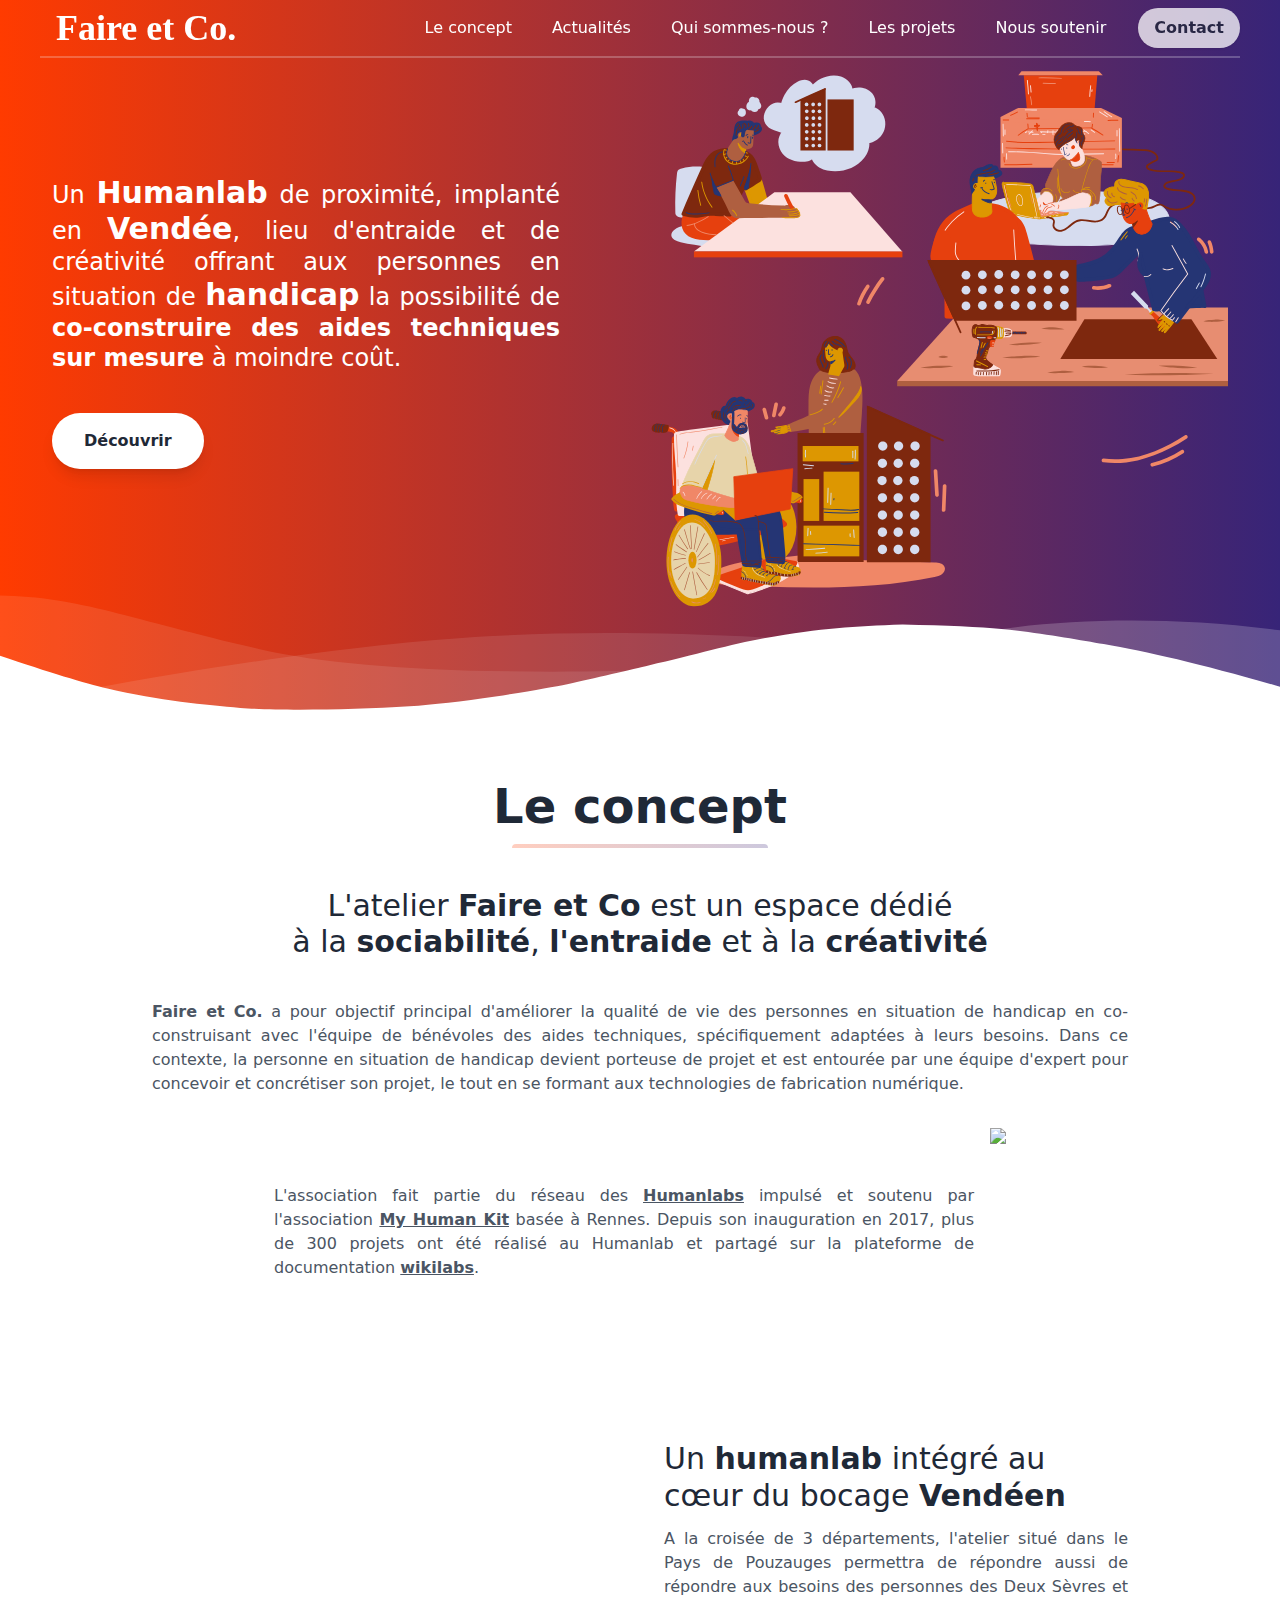
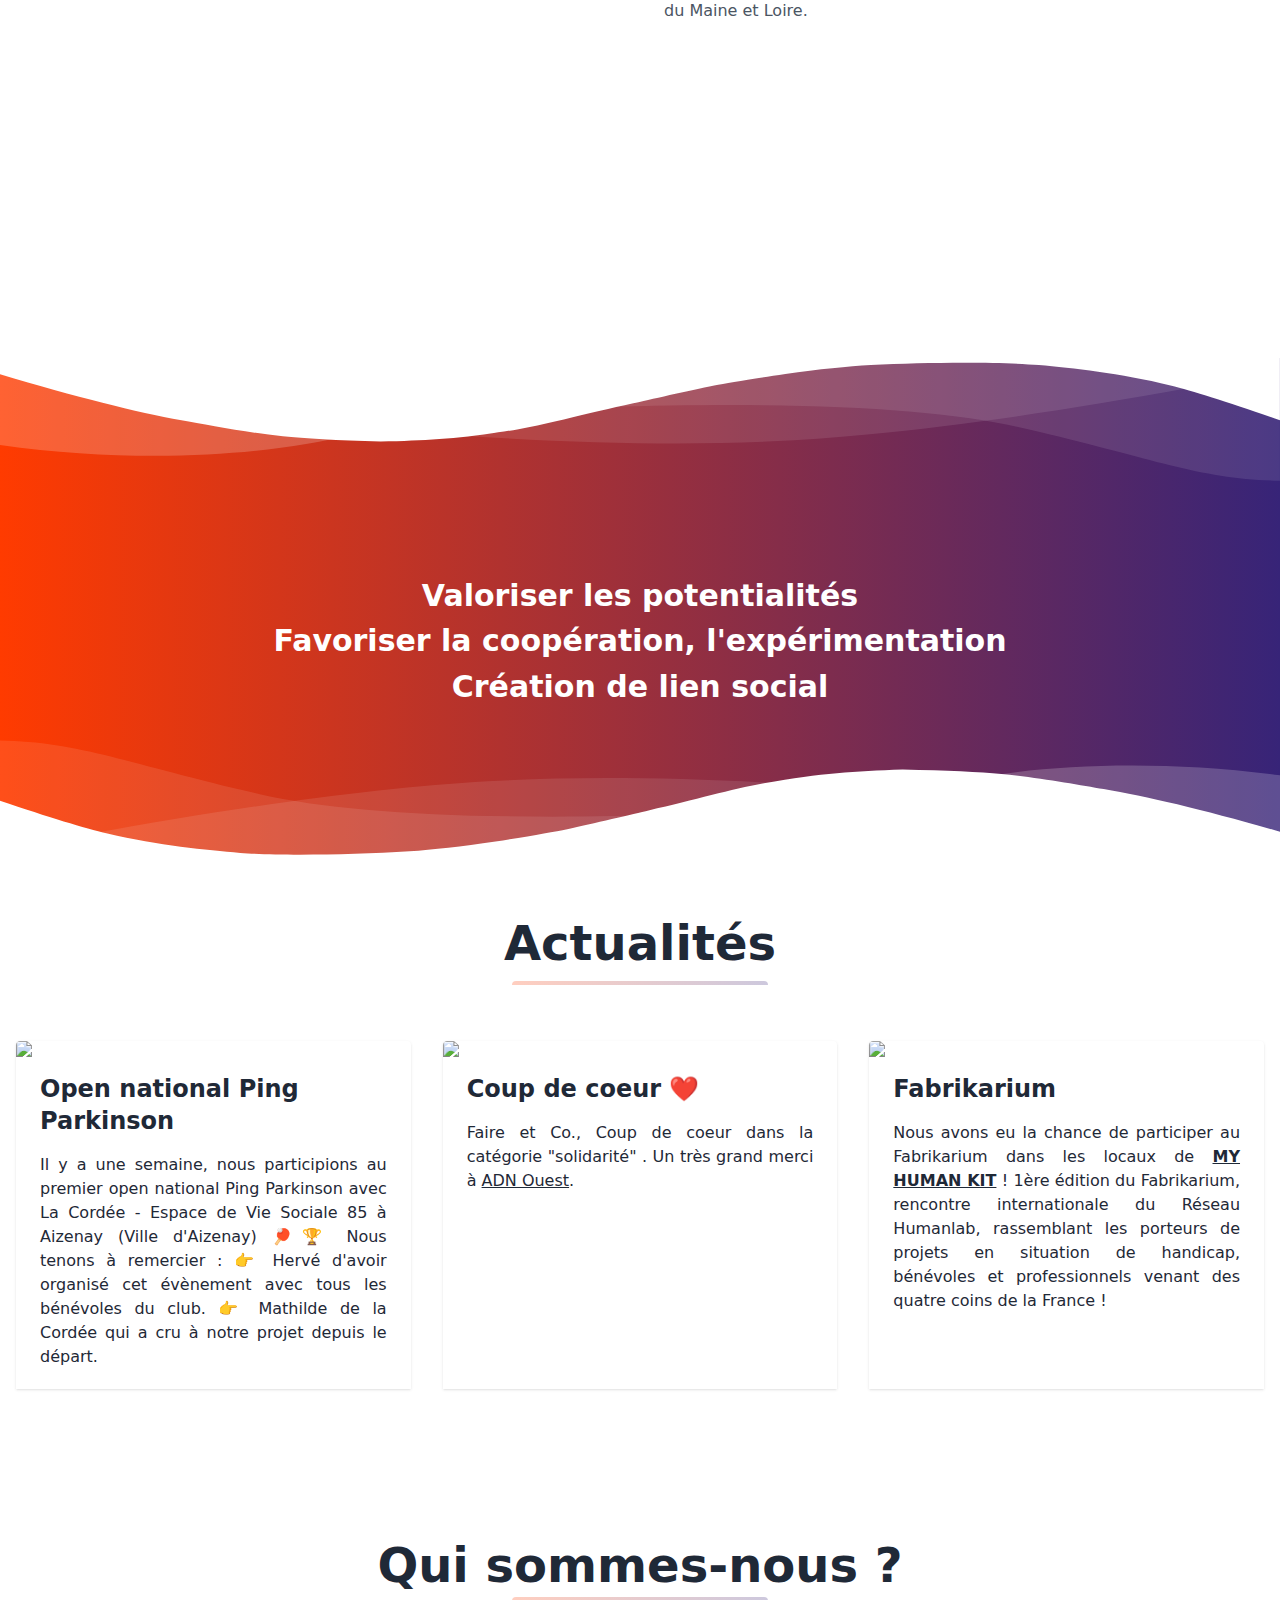
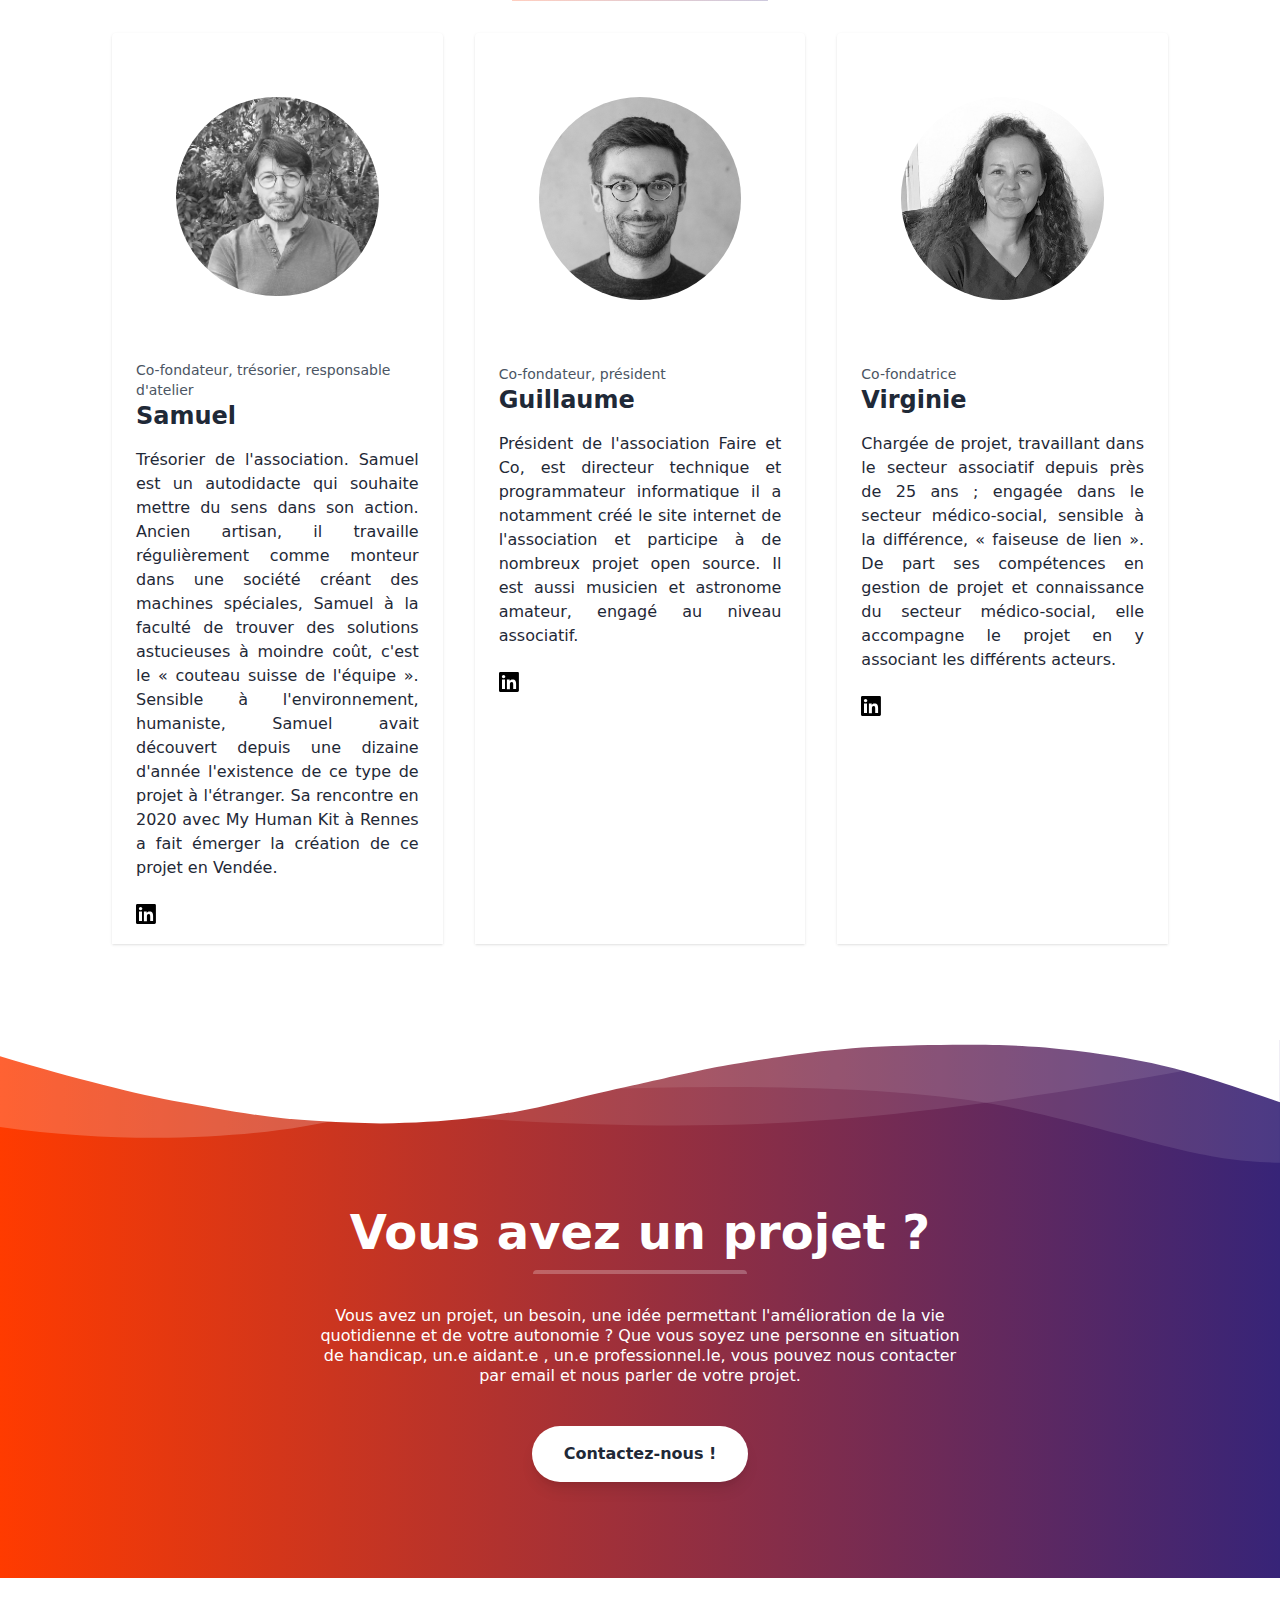
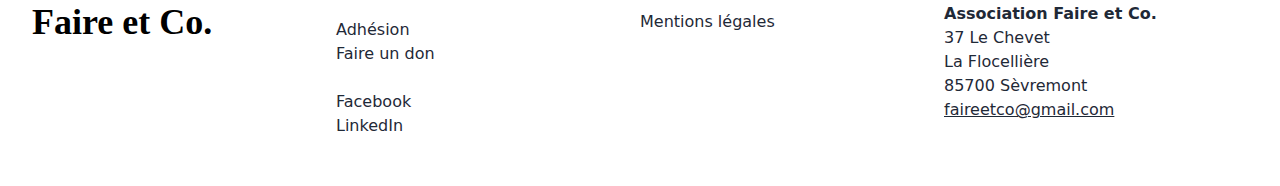
==== commit 7b260c85: "add linkedin" ====
--- a/index.html
+++ b/index.html
@@ -28,7 +28,7 @@
     <nav id="header" class="fixed w-full z-30 top-0 text-white px-10">
       <div class="w-full container mx-auto flex flex-wrap items-center justify-between mt-0 py-2">
         <div class="pl-4 flex items-center">
-          <a class="toggleColour font-display text-white no-underline hover:no-underline font-bold text-2xl lg:text-4xl" href="#">
+          <a class="toggleColour font-display text-white no-underline hover:no-underline font-bold text-2xl lg:text-4xl" href="/">
             Faire et Co.
           </a>
         </div>
@@ -2553,7 +2553,7 @@
         <div class="w-full md:w-1/3 p-4 flex flex-col flex-grow flex-shrink">
           <div class="flex-1 bg-white rounded-t rounded-b-none overflow-hidden shadow">
             <div class="rounded-t overflow-hidden"><img src="https://scontent.frns1-1.fna.fbcdn.net/v/t39.30808-6/357128655_247343648043479_1450485397456825299_n.jpg?_nc_cat=100&ccb=1-7&_nc_sid=49d041&_nc_ohc=qYqBW9mG30AAX8pv-wj&_nc_ht=scontent.frns1-1.fna&oh=00_AfB0OYk4A9XoBibylzpjhZiaaS0RrdTIDGIQB83L0Kh-Fw&oe=6519C752"/></div>
-            <a href="#" class="flex flex-wrap no-underline hover:no-underline">
+            <div class="flex flex-wrap no-underline hover:no-underline">
               <div class="w-full font-bold text-2xl my-4 text-gray-800 px-6">
                 Open national Ping Parkinson
               </div>
@@ -2563,7 +2563,7 @@
                 👉 Hervé d'avoir organisé cet évènement avec tous les bénévoles du club.
                 👉 Mathilde de la Cordée qui a cru à notre projet depuis le départ.
               </p>
-            </a>
+            </div>
           </div>
           
         </div>
@@ -2615,7 +2615,7 @@
         <div class="w-full md:w-1/3 p-4 flex flex-col flex-grow flex-shrink">
           <div class="flex-1 bg-white rounded-t rounded-b-none overflow-hidden shadow">
             <div class="m-16 rounded-full overflow-hidden grayscale"><img src="img/s.png"/></div>
-            <a href="#" class="flex flex-wrap no-underline hover:no-underline">
+            <div class="flex flex-wrap no-underline hover:no-underline">
               <p class="w-full text-gray-600 text-xs md:text-sm px-6">
                 Co-fondateur, trésorier, responsable d'atelier
               </p>
@@ -2632,15 +2632,24 @@
 d'année l'existence de ce type de projet à l'étranger. Sa rencontre en 2020
 avec My Human Kit à Rennes a fait émerger la création de ce projet en
 Vendée.
+<a href="https://www.linkedin.com/in/samuel-gu%C3%A9don-314048280/" target="_blank" class="block mt-6">
+  <span class="ct-icon-container">
+    <svg class="ct-icon" width="20px" height="20px" viewBox="0 0 20 20" aria-hidden="true">
+      <path d="M18.6,0H1.4C0.6,0,0,0.6,0,1.4v17.1C0,19.4,0.6,20,1.4,20h17.1c0.8,0,1.4-0.6,1.4-1.4V1.4C20,0.6,19.4,0,18.6,0z M6,17.1h-3V7.6h3L6,17.1L6,17.1zM4.6,6.3c-1,0-1.7-0.8-1.7-1.7s0.8-1.7,1.7-1.7c0.9,0,1.7,0.8,1.7,1.7C6.3,5.5,5.5,6.3,4.6,6.3z M17.2,17.1h-3v-4.6c0-1.1,0-2.5-1.5-2.5c-1.5,0-1.8,1.2-1.8,2.5v4.7h-3V7.6h2.8v1.3h0c0.4-0.8,1.4-1.5,2.8-1.5c3,0,3.6,2,3.6,4.5V17.1z"></path>
+    </svg>
+  </span><span class="ct-label" hidden="">LinkedIn</span>		
+</a>	
+
+
               </p>
-            </a>
+            </div>
           </div>
           
         </div>
         <div class="w-full md:w-1/3 p-4 flex flex-col flex-grow flex-shrink">
           <div class="flex-1 bg-white rounded-t rounded-b-none overflow-hidden shadow">
             <div class="m-16 rounded-full overflow-hidden grayscale"><img src="img/g.jpg"/></div>
-            <a href="#" class="flex flex-wrap no-underline hover:no-underline">
+            <div class="flex flex-wrap no-underline hover:no-underline">
               <p class="w-full text-gray-600 text-xs md:text-sm px-6">
                 Co-fondateur, président
               </p>
@@ -2651,8 +2660,17 @@
                 Président de l'association Faire et Co, est
 directeur technique et programmateur informatique il a notamment créé
 le site internet de l'association et participe à de nombreux projet open source. Il est aussi musicien et astronome amateur, engagé au niveau associatif.
-              </p>
-            </a>
+
+<a href="https://www.linkedin.com/in/guillaume-bertrand-80910080/" target="_blank" class="block mt-6">
+  <span class="ct-icon-container">
+    <svg class="ct-icon" width="20px" height="20px" viewBox="0 0 20 20" aria-hidden="true">
+      <path d="M18.6,0H1.4C0.6,0,0,0.6,0,1.4v17.1C0,19.4,0.6,20,1.4,20h17.1c0.8,0,1.4-0.6,1.4-1.4V1.4C20,0.6,19.4,0,18.6,0z M6,17.1h-3V7.6h3L6,17.1L6,17.1zM4.6,6.3c-1,0-1.7-0.8-1.7-1.7s0.8-1.7,1.7-1.7c0.9,0,1.7,0.8,1.7,1.7C6.3,5.5,5.5,6.3,4.6,6.3z M17.2,17.1h-3v-4.6c0-1.1,0-2.5-1.5-2.5c-1.5,0-1.8,1.2-1.8,2.5v4.7h-3V7.6h2.8v1.3h0c0.4-0.8,1.4-1.5,2.8-1.5c3,0,3.6,2,3.6,4.5V17.1z"></path>
+    </svg>
+  </span><span class="ct-label" hidden="">LinkedIn</span>		
+</a>	
+</p>
+              	
+            </div>
           </div>
           
         </div>
@@ -2672,6 +2690,13 @@
 sensible à la différence, « faiseuse de lien ». De part ses compétences en
 gestion de projet et connaissance du secteur médico-social, elle
 accompagne le projet en y associant les différents acteurs.
+<a href="https://www.linkedin.com/in/virginie-bretaudeau-402189aa/" target="_blank" class="block mt-6">
+  <span class="ct-icon-container">
+    <svg class="ct-icon" width="20px" height="20px" viewBox="0 0 20 20" aria-hidden="true">
+      <path d="M18.6,0H1.4C0.6,0,0,0.6,0,1.4v17.1C0,19.4,0.6,20,1.4,20h17.1c0.8,0,1.4-0.6,1.4-1.4V1.4C20,0.6,19.4,0,18.6,0z M6,17.1h-3V7.6h3L6,17.1L6,17.1zM4.6,6.3c-1,0-1.7-0.8-1.7-1.7s0.8-1.7,1.7-1.7c0.9,0,1.7,0.8,1.7,1.7C6.3,5.5,5.5,6.3,4.6,6.3z M17.2,17.1h-3v-4.6c0-1.1,0-2.5-1.5-2.5c-1.5,0-1.8,1.2-1.8,2.5v4.7h-3V7.6h2.8v1.3h0c0.4-0.8,1.4-1.5,2.8-1.5c3,0,3.6,2,3.6,4.5V17.1z"></path>
+    </svg>
+  </span><span class="ct-label" hidden="">LinkedIn</span>		
+</a>	
               </p>
             </a>
           </div>
@@ -2721,7 +2746,7 @@
       <div class="container mx-auto px-8">
         <div class="w-full flex flex-col md:flex-row py-6 text-gray-800">
           <div class="flex-1 mb-6 text-black">
-            <a class="text=black font-display  hover:no-underline font-bold text-2xl lg:text-4xl" href="#">
+            <a class="text=black font-display  hover:no-underline font-bold text-2xl lg:text-4xl" href="/">
 
               Faire et Co.
             </a>
@@ -2746,7 +2771,7 @@
           <div class="flex-1">
             <ul class="list-reset mb-6">
               <li class="mt-2 inline-block mr-2 md:block md:mr-0">
-                <a href="#" class="no-underline hover:underline text-gray-800 ">Mentions légales</a>
+                <a href="mentions.html" class="no-underline hover:underline text-gray-800 ">Mentions légales</a>
               </li>
             </ul>
             
--- a/css/main.css
+++ b/css/main.css
@@ -688,6 +688,10 @@
   margin-top: 2.5rem;
 }
 
+.mt-24 {
+  margin-top: 6rem;
+}
+
 .block {
   display: block;
 }
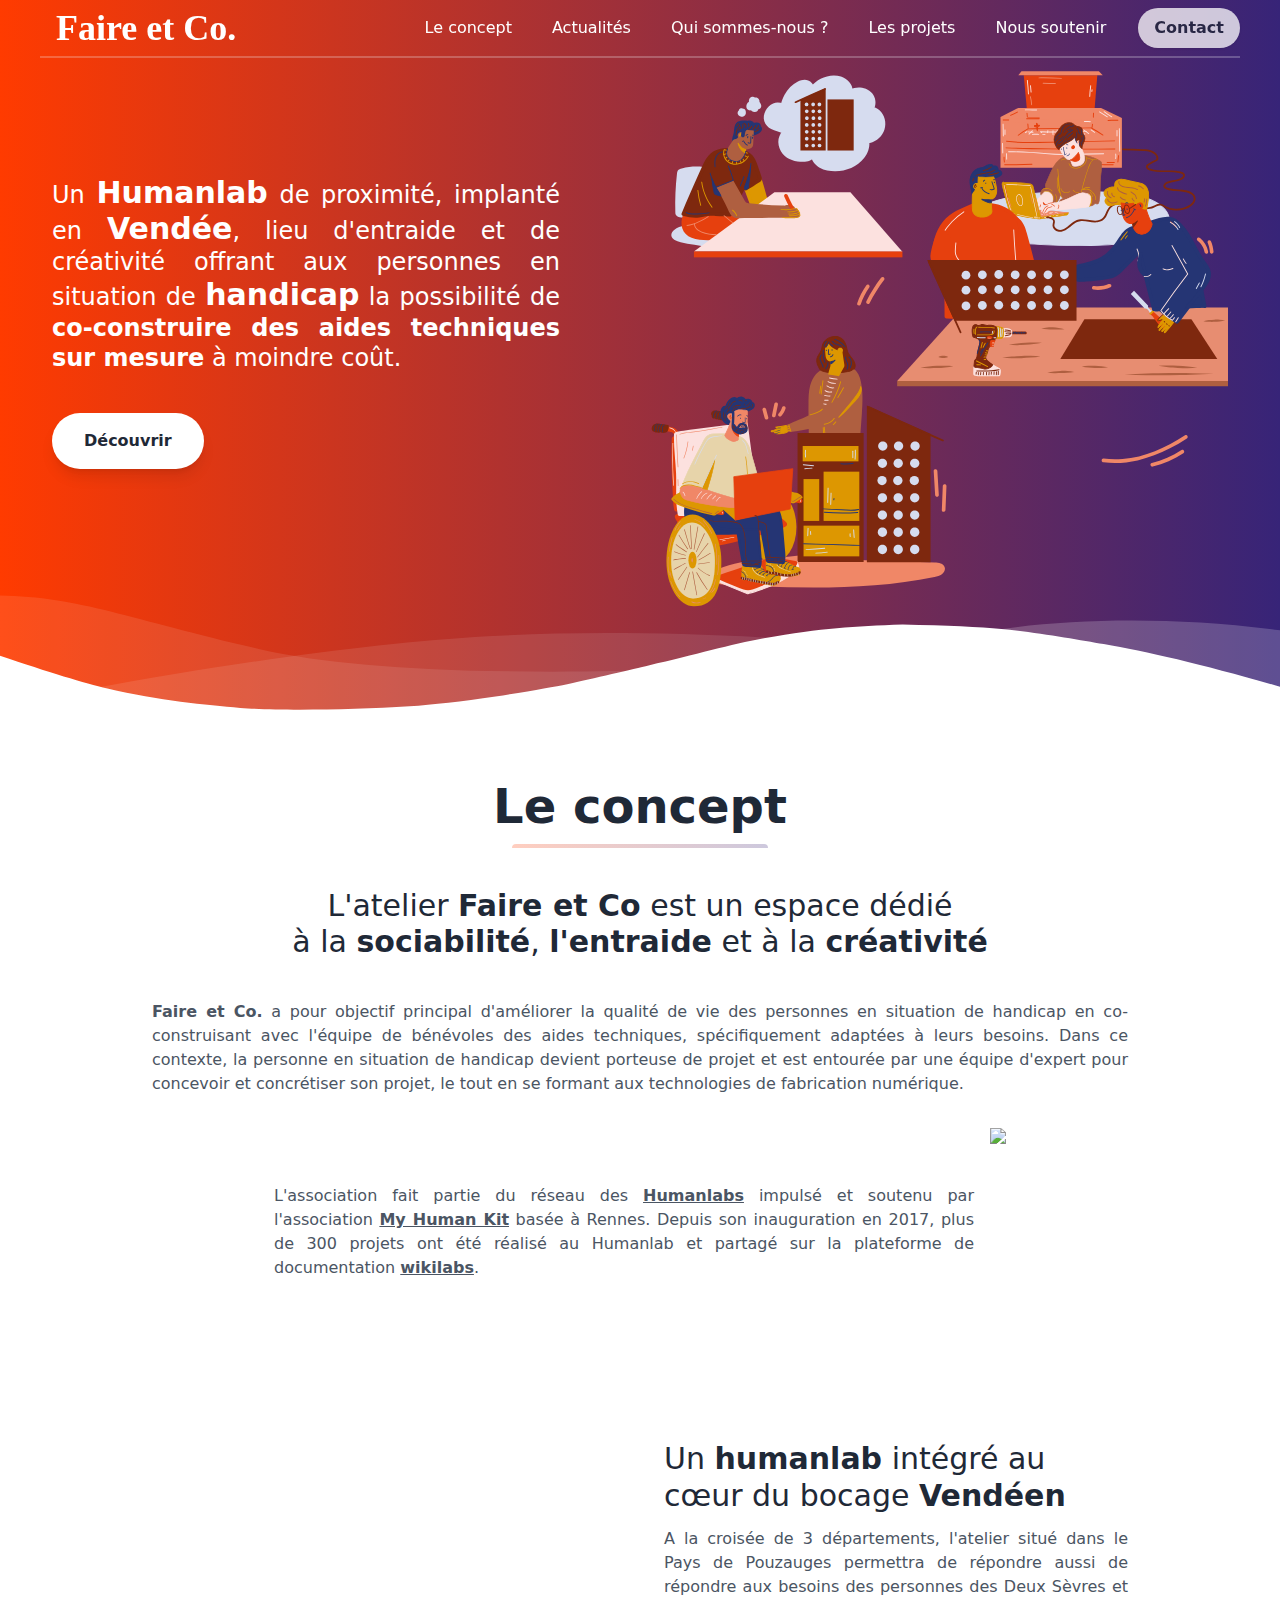
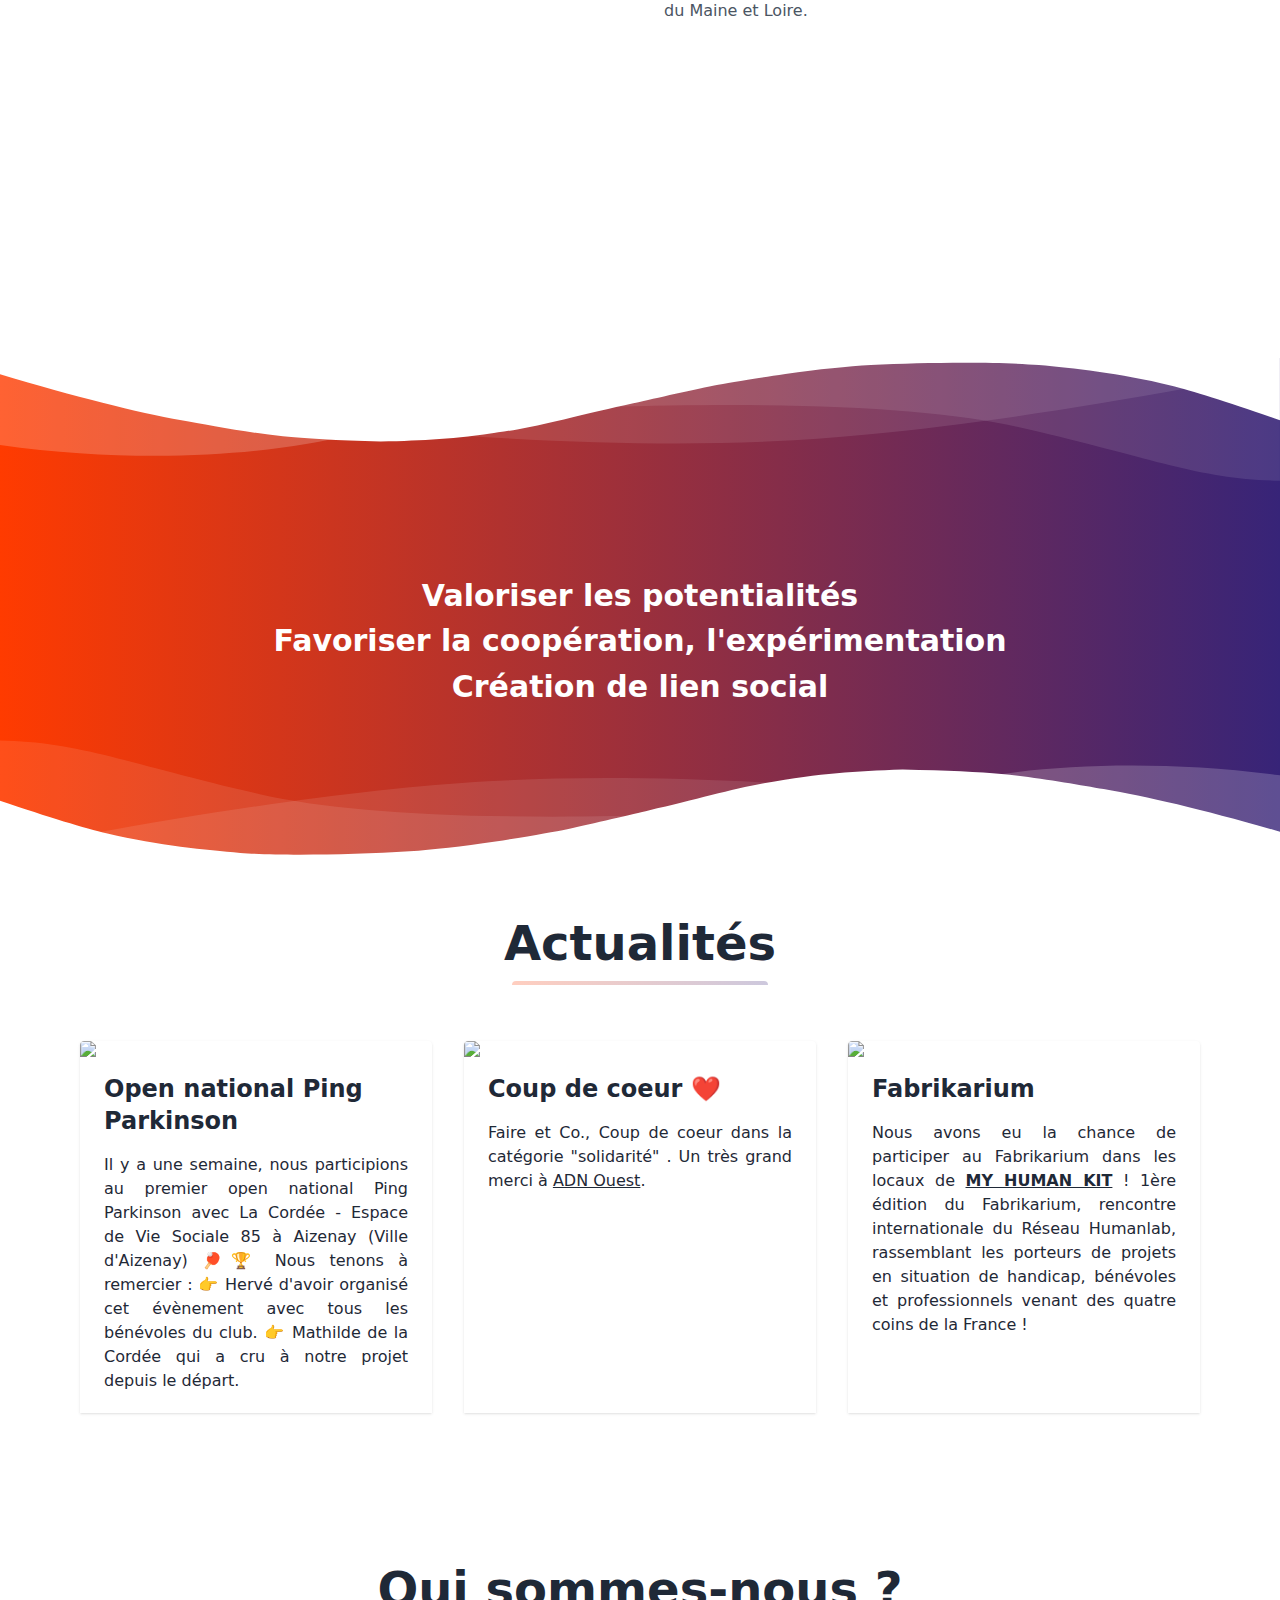
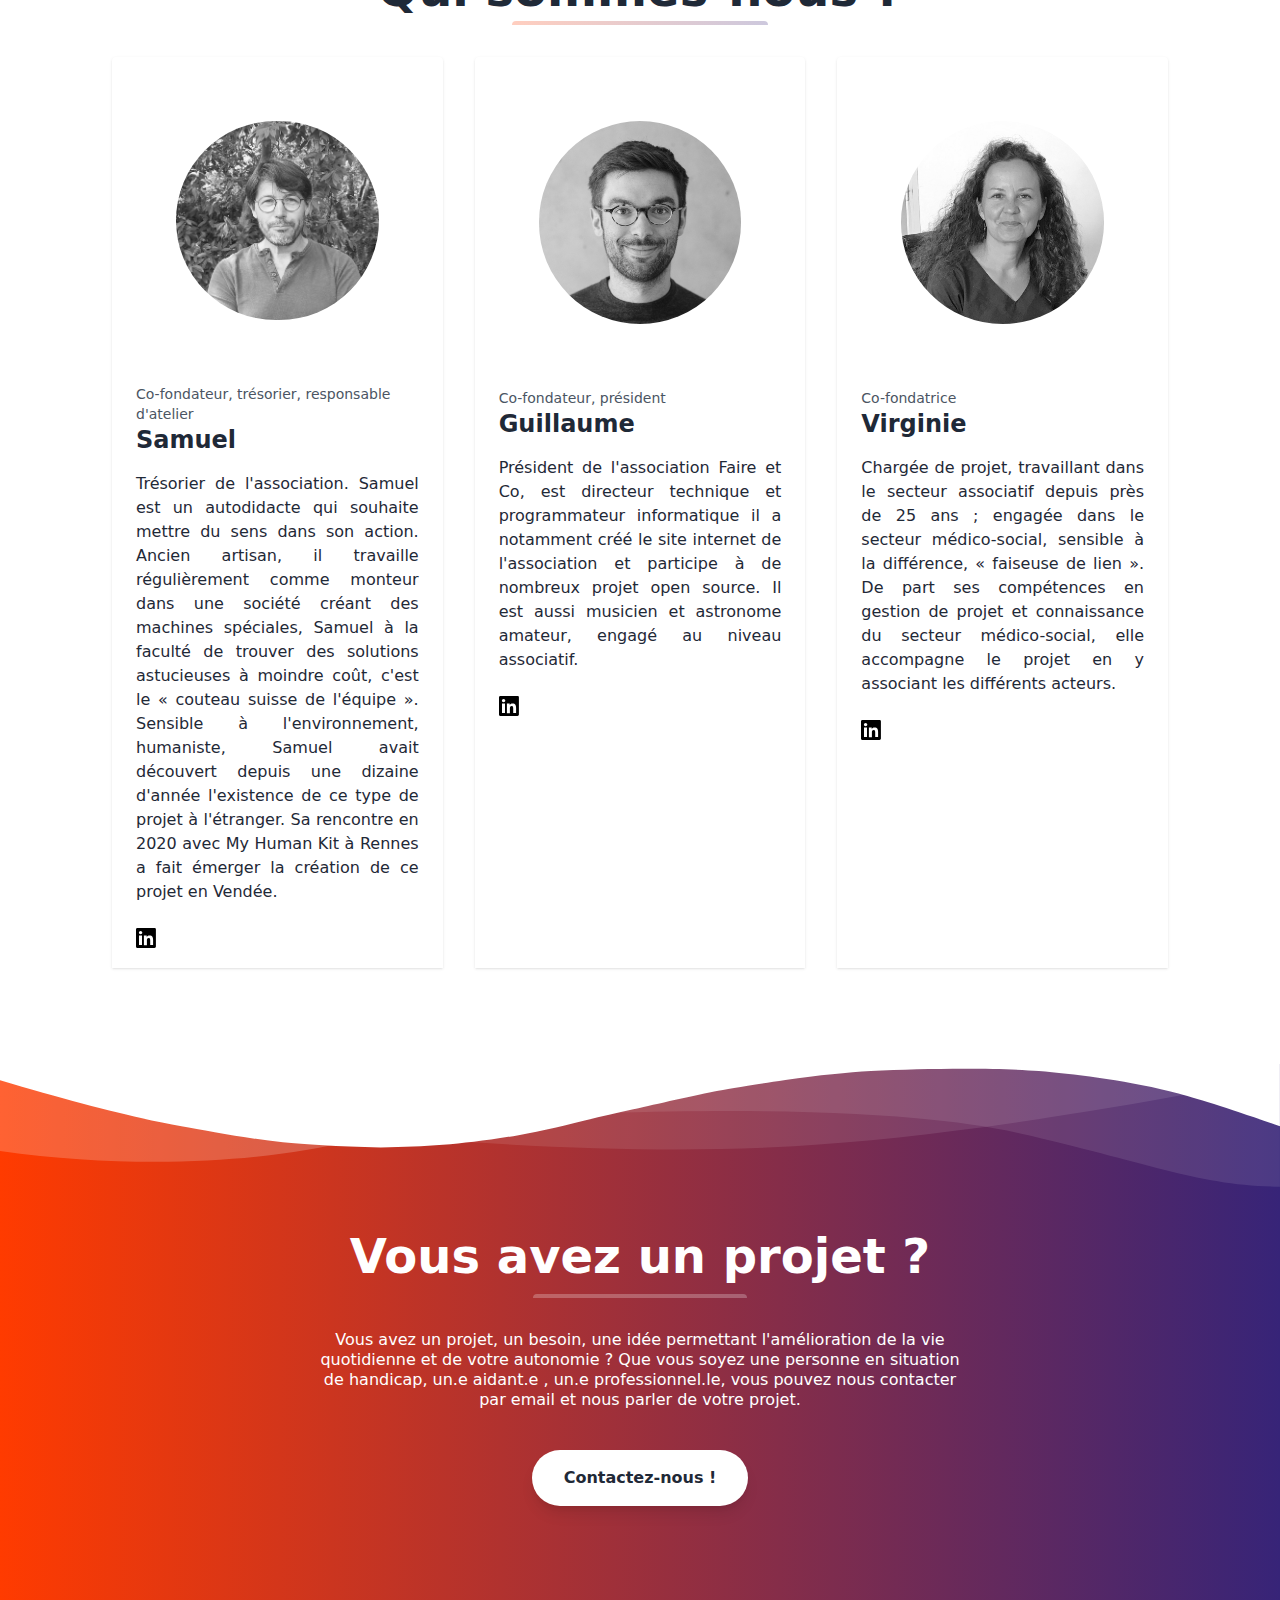
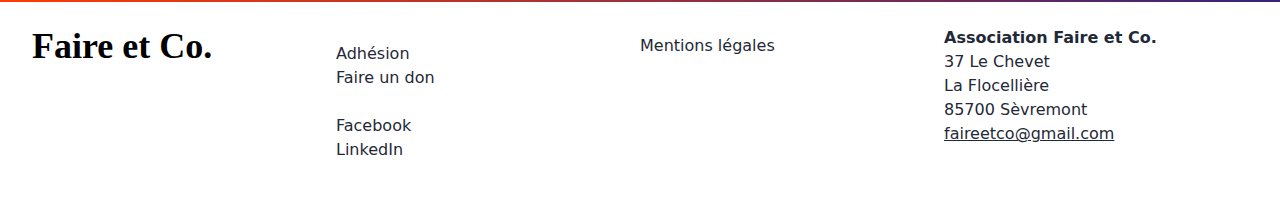
==== commit 98fd817d: "fix" ====
--- a/index.html
+++ b/index.html
@@ -2542,7 +2542,7 @@
 
     </div>
     <section class="bg-white py-8" id="actus">
-      <div class="container mx-auto flex flex-wrap  pt-4 pb-12  px-6 lg:px-0">
+      <div class="container mx-auto flex flex-wrap  pt-4 pb-12  px-6 lg:px-16">
         <h2 class="w-full my-2 text-5xl font-bold leading-tight text-center text-gray-800">
           Actualités
         </h2>
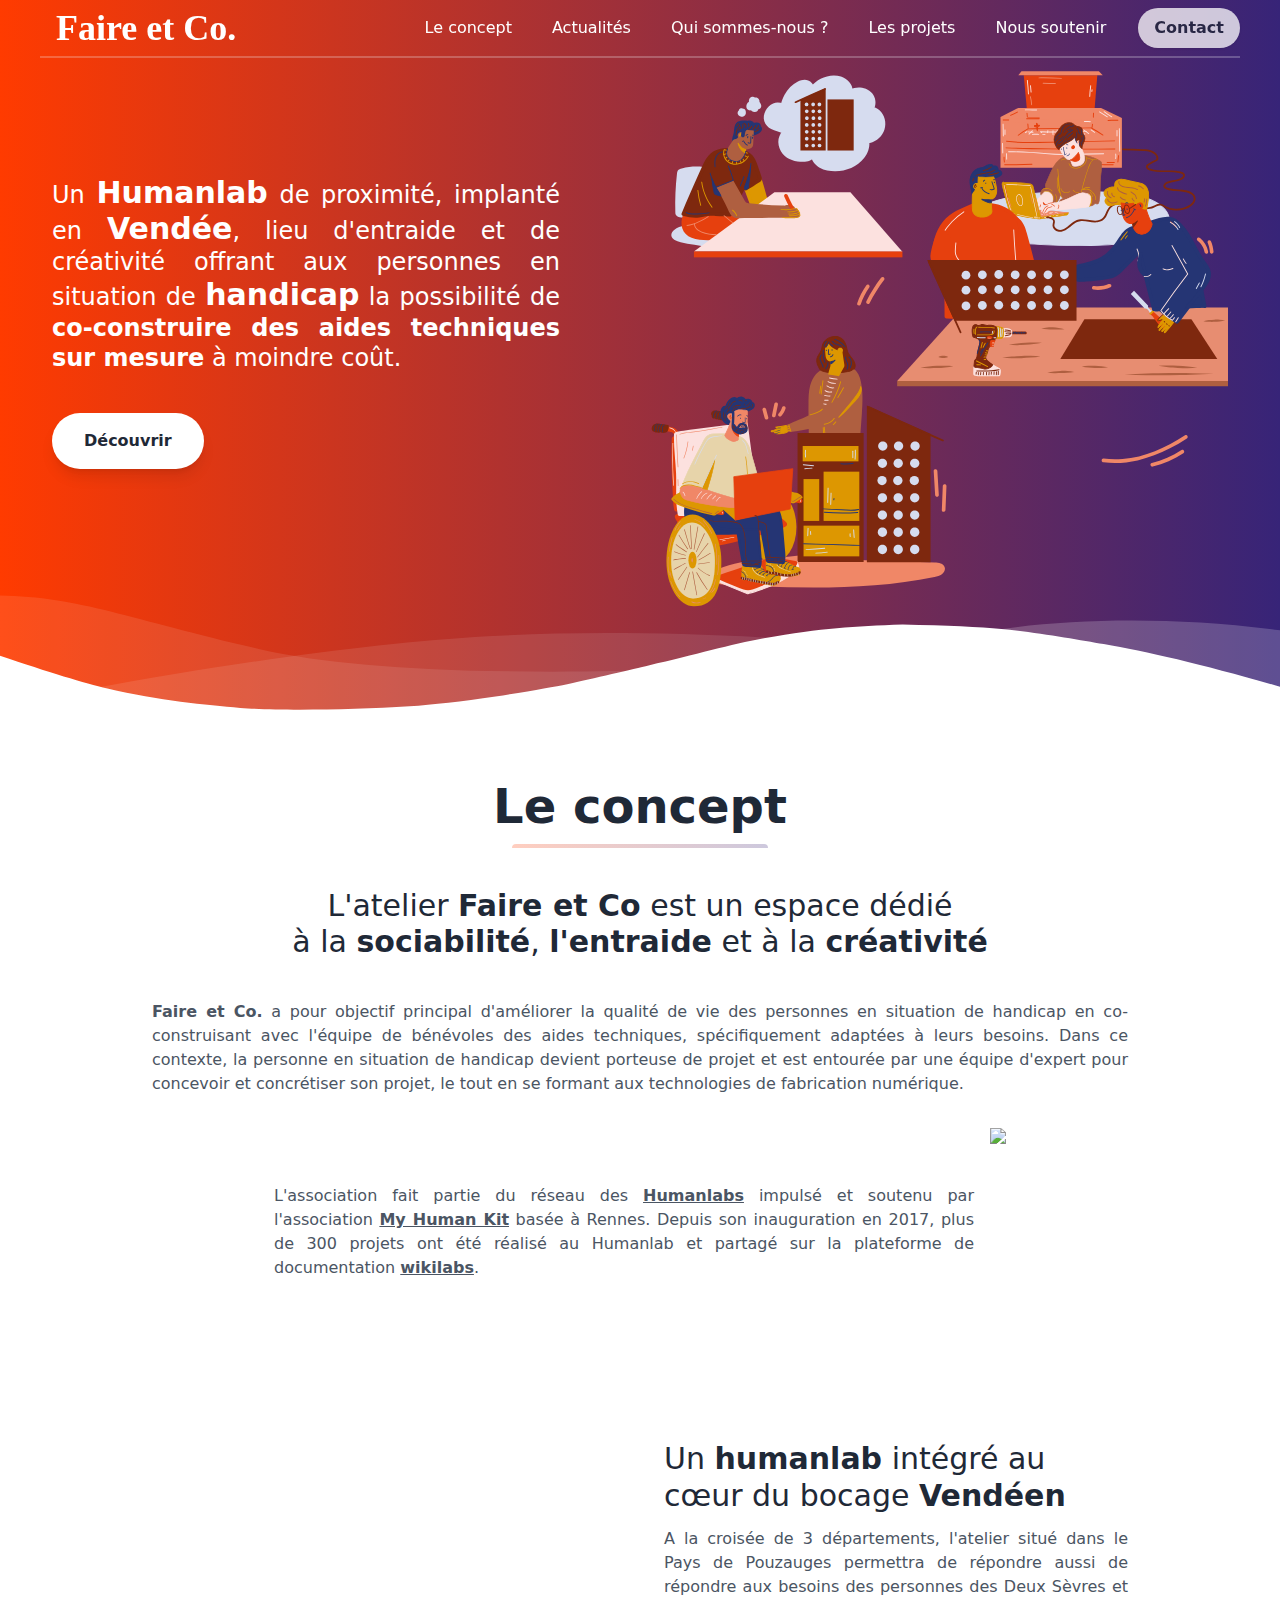
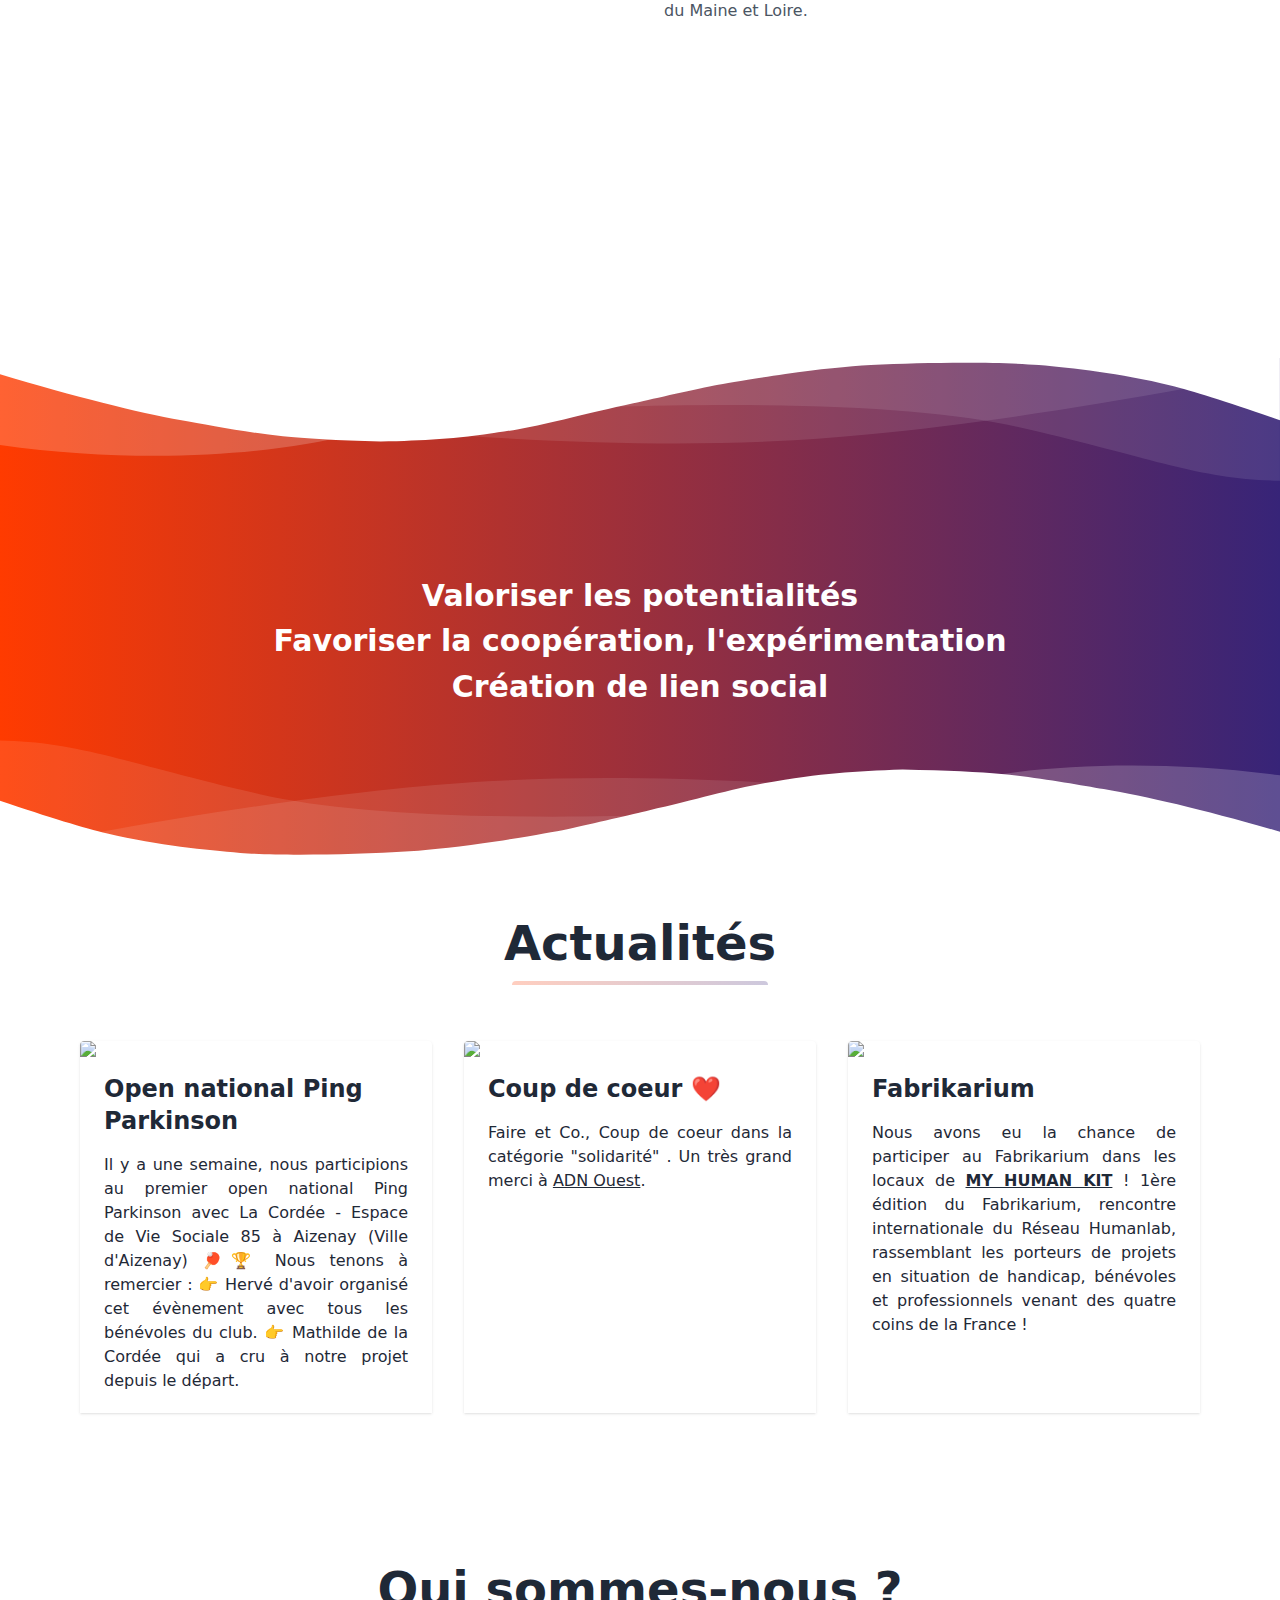
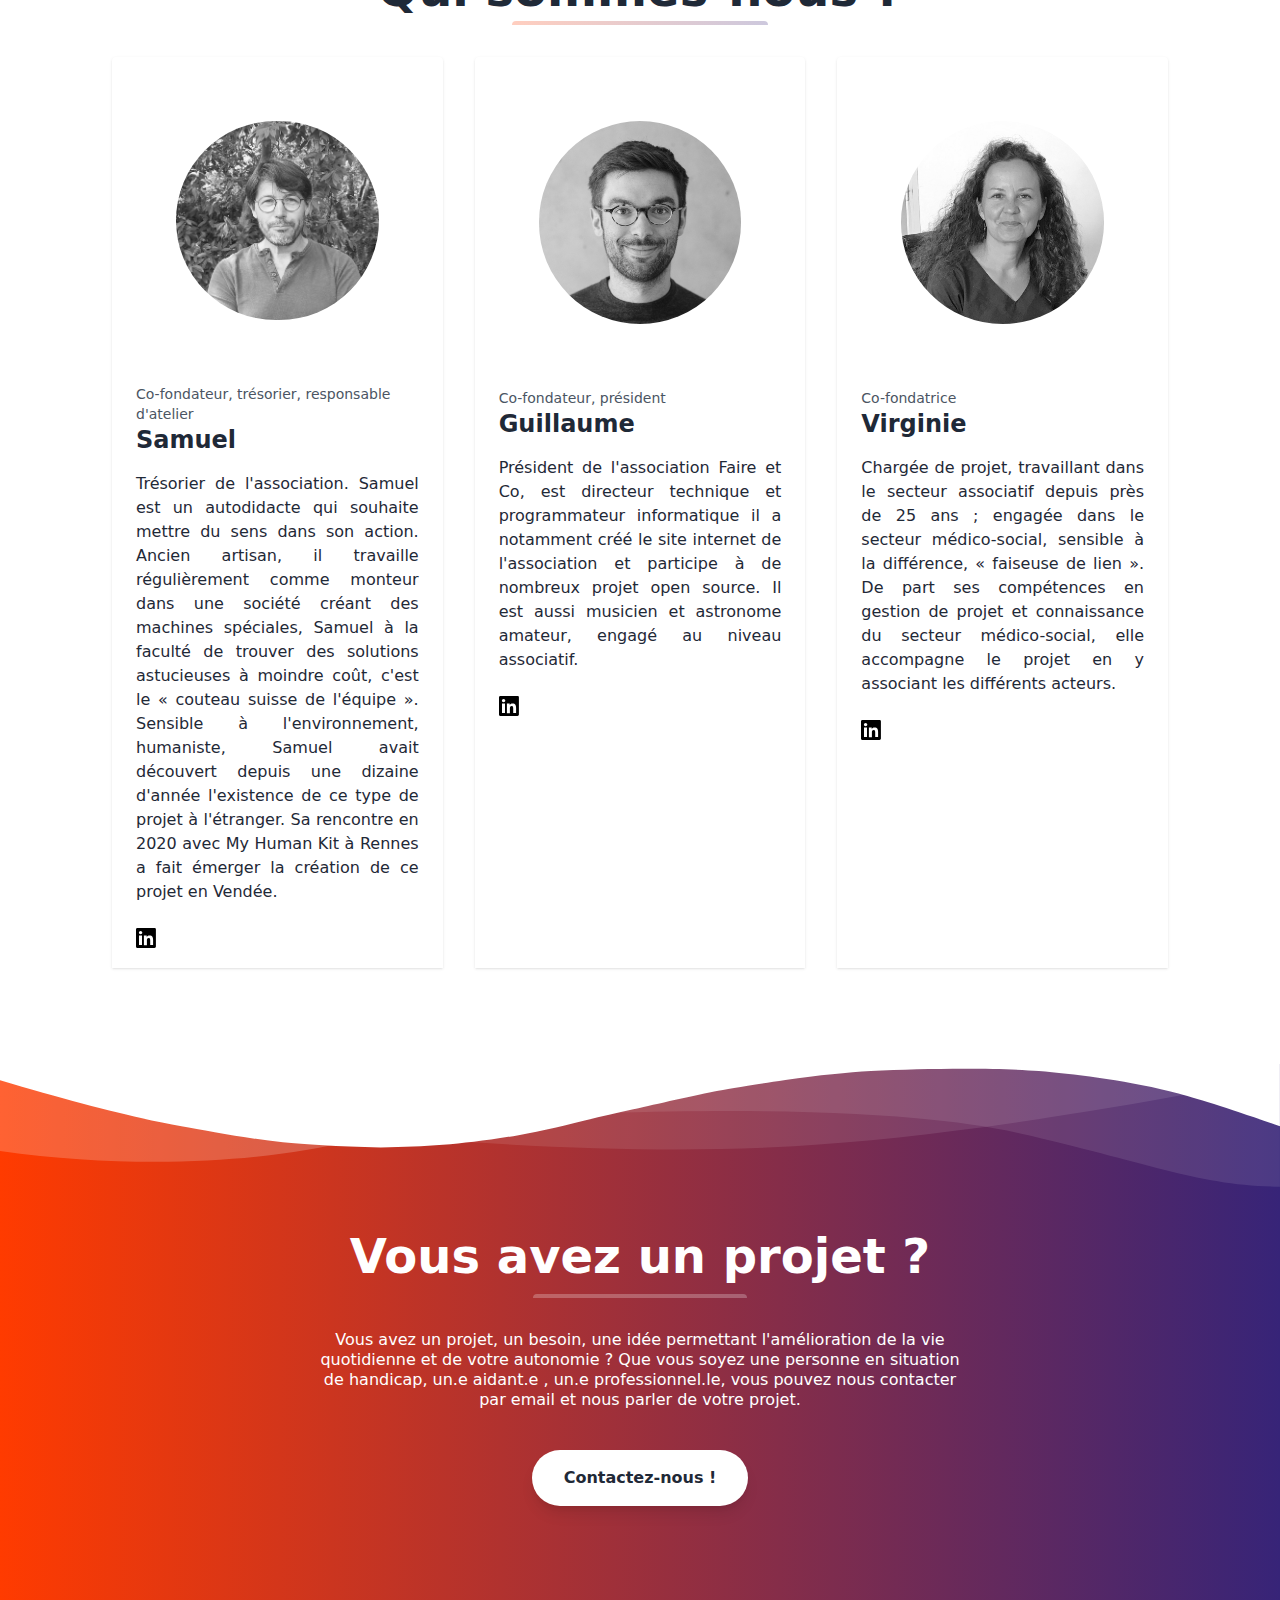
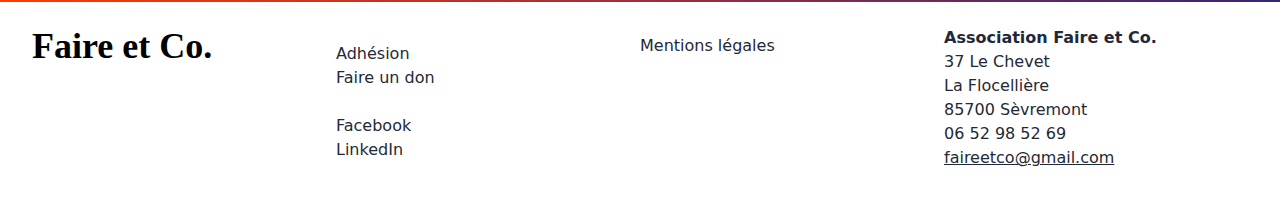
==== commit b0df6a3a: "add tel" ====
--- a/index.html
+++ b/index.html
@@ -2784,6 +2784,7 @@
                 37 Le Chevet<br>
                 La Flocellière<br>
                 85700 Sèvremont<br>
+                06 52 98 52 69<br>
               </div>
               <a href="mailto:faireetco@gmail.com" class="text-gray-800 underline">faireetco@gmail.com</a>
             </div>
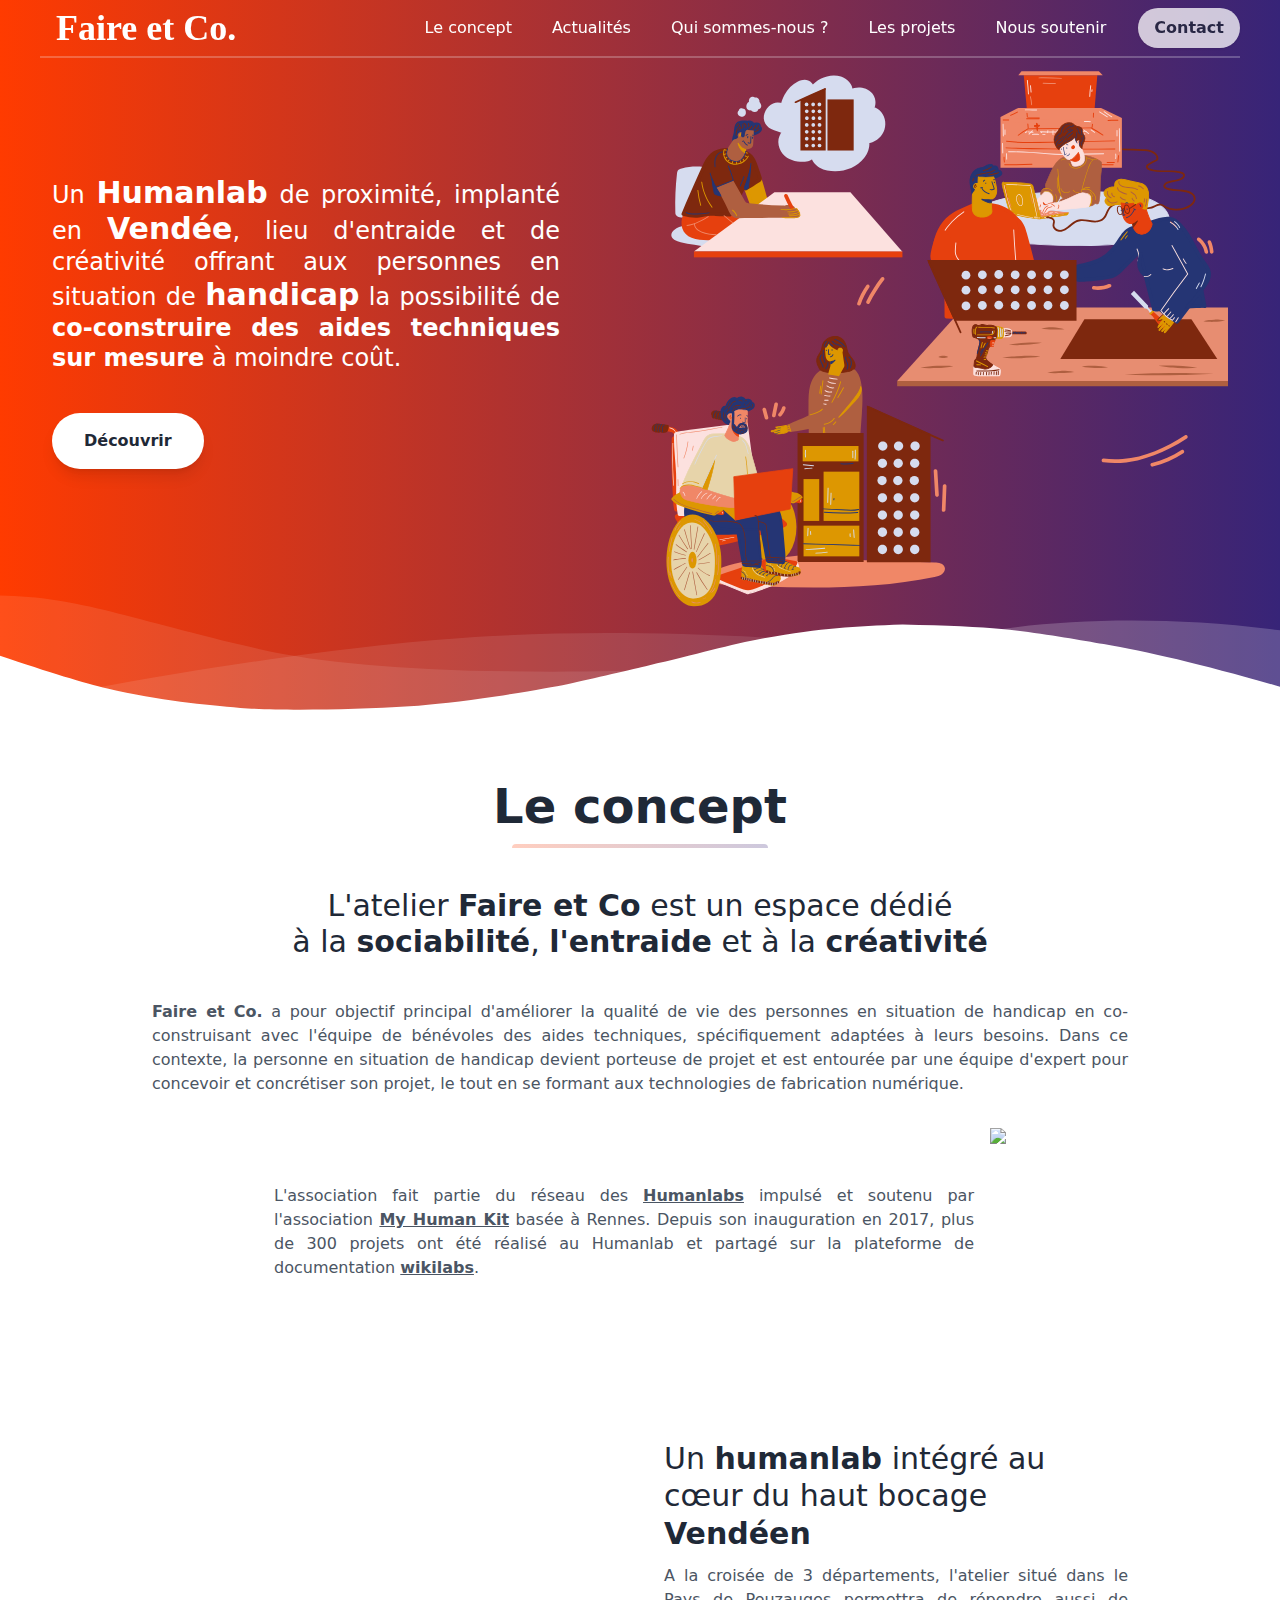
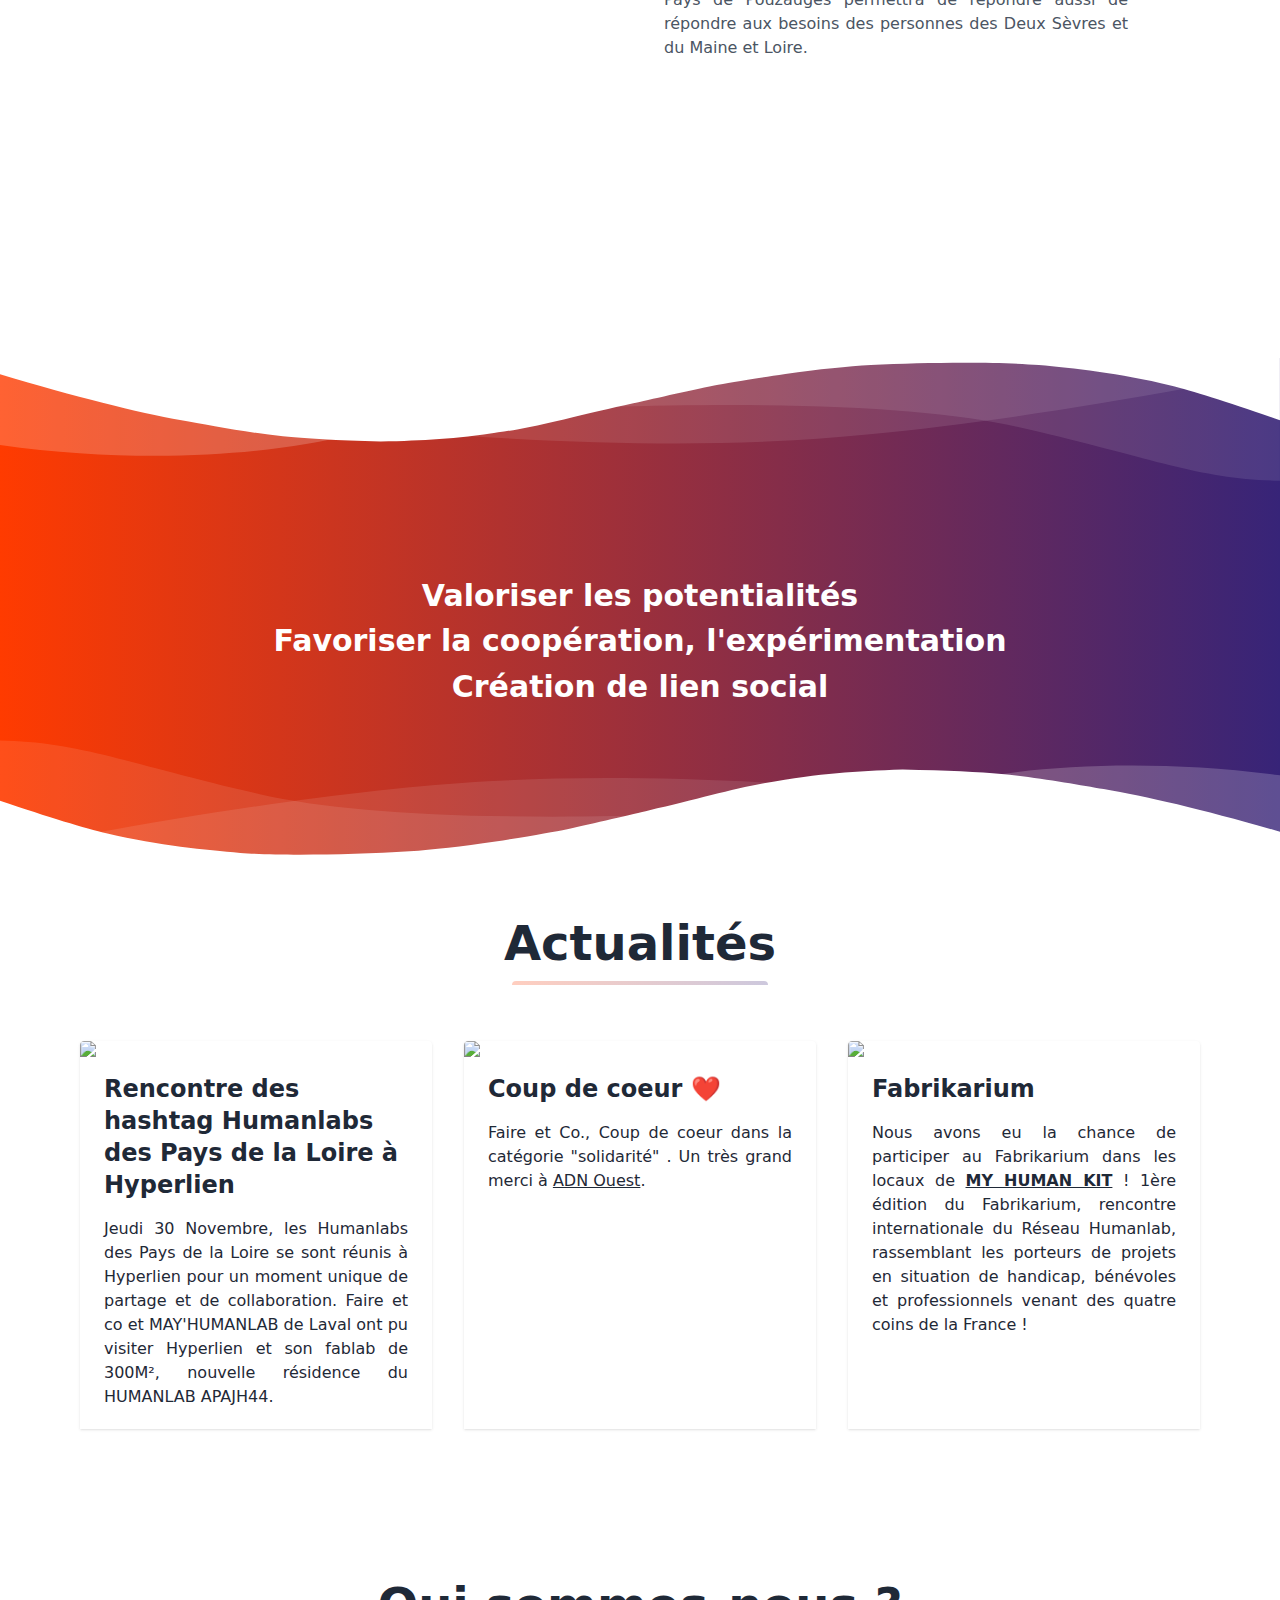
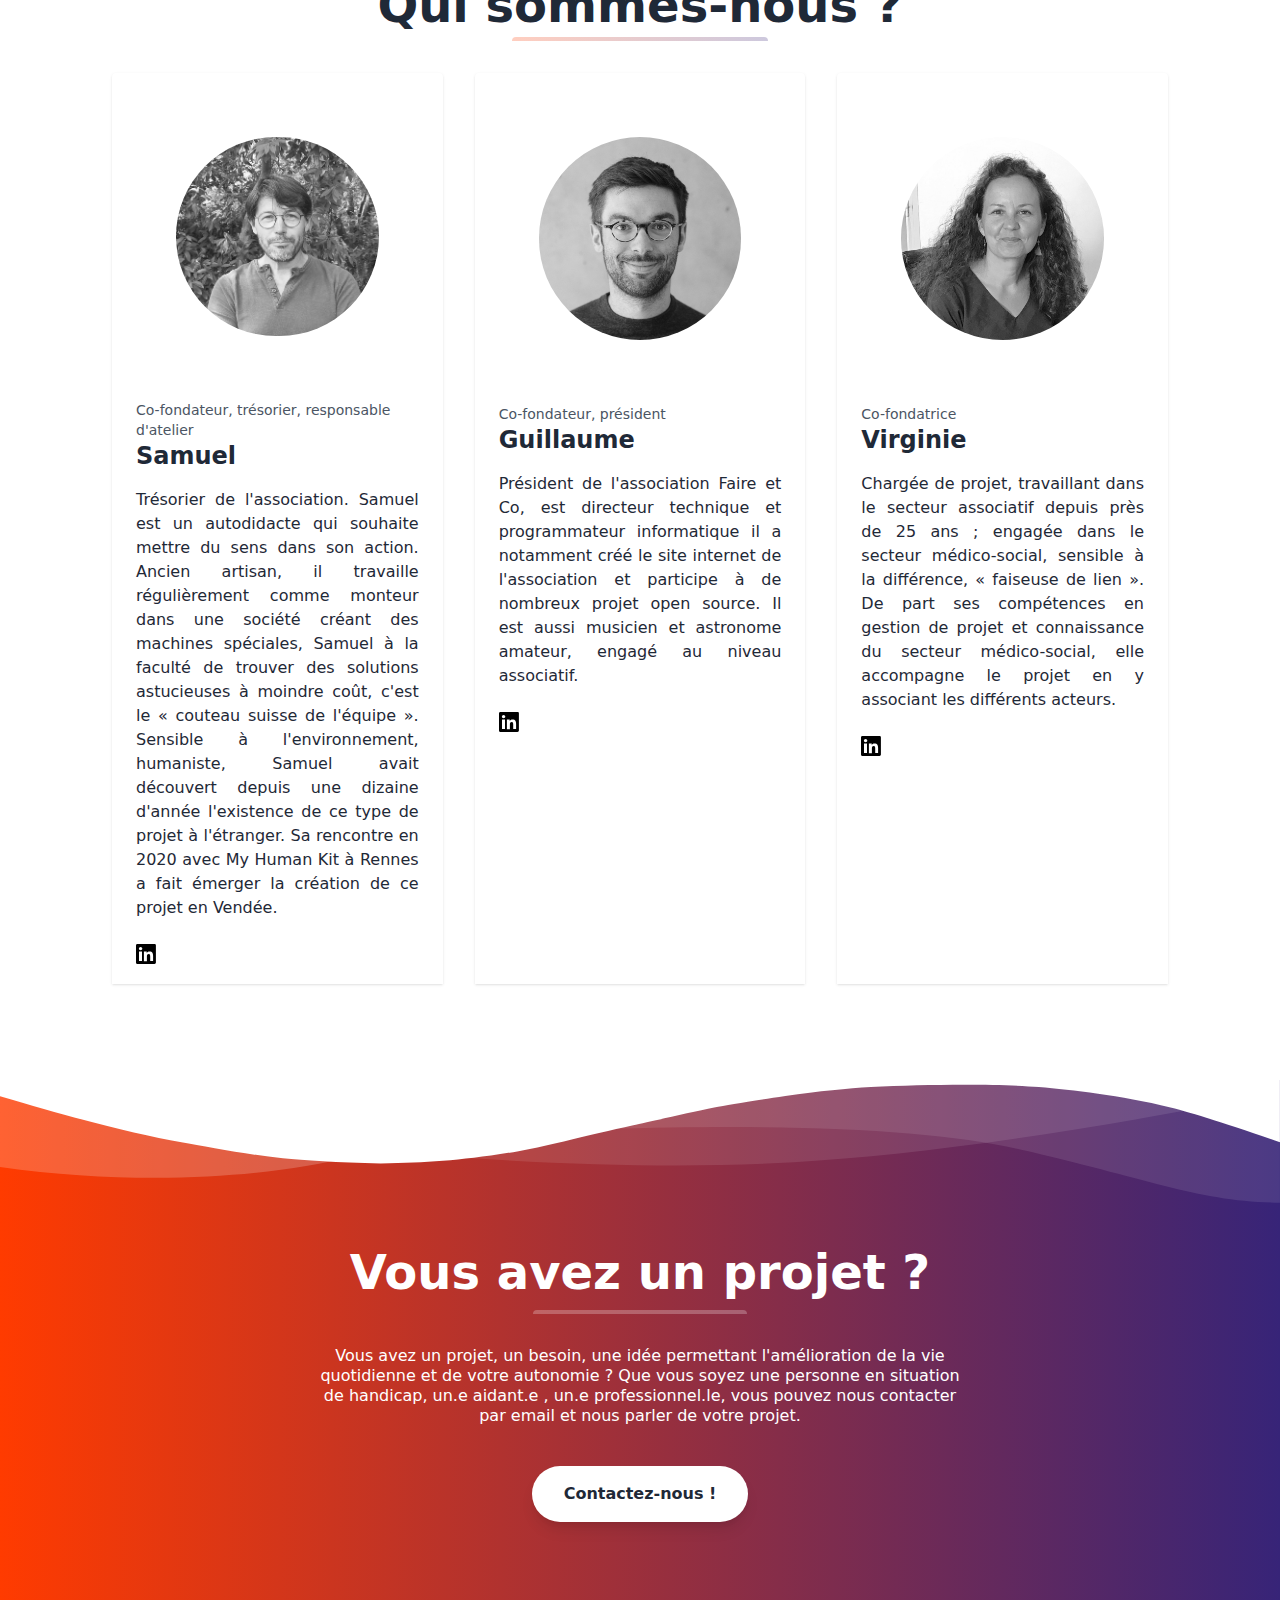
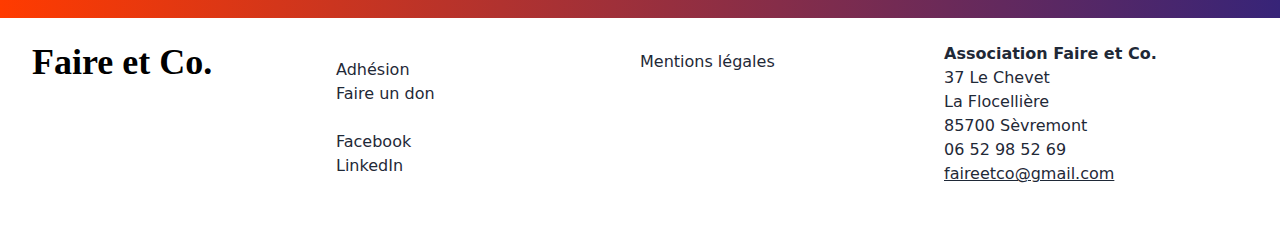
==== commit 9a18427c: "update" ====
--- a/index.html
+++ b/index.html
@@ -2481,7 +2481,7 @@
           <div class="w-full lg:w-1/2 p-6 mt-6">
             <div class="align-middle">
               <h3 class="text-3xl text-gray-800 leading-tight mb-3">
-                Un <strong>humanlab</strong> intégré au cœur du bocage <strong>Vendéen</strong>
+                Un <strong>humanlab</strong> intégré au cœur du haut bocage <strong>Vendéen</strong>
               </h3>
               <p class="text-gray-600 lg:mb-8 text-justify">
                 A la croisée de 3 départements, l'atelier situé dans le Pays de Pouzauges permettra de répondre aussi de répondre aux besoins des personnes des Deux Sèvres et du Maine et Loire.
@@ -2552,16 +2552,16 @@
 
         <div class="w-full md:w-1/3 p-4 flex flex-col flex-grow flex-shrink">
           <div class="flex-1 bg-white rounded-t rounded-b-none overflow-hidden shadow">
-            <div class="rounded-t overflow-hidden"><img src="https://scontent.frns1-1.fna.fbcdn.net/v/t39.30808-6/357128655_247343648043479_1450485397456825299_n.jpg?_nc_cat=100&ccb=1-7&_nc_sid=49d041&_nc_ohc=qYqBW9mG30AAX8pv-wj&_nc_ht=scontent.frns1-1.fna&oh=00_AfB0OYk4A9XoBibylzpjhZiaaS0RrdTIDGIQB83L0Kh-Fw&oe=6519C752"/></div>
+            <div class="rounded-t overflow-hidden"><img src="https://media.licdn.com/dms/image/D4E22AQG7NgVjtNFGzw/feedshare-shrink_800/0/1701438354975?e=1708560000&v=beta&t=F5IgUqt9hwSjgbbuUj2D6qvsiSfCW2dpCdW77Zg7Ako"/></div>
             <div class="flex flex-wrap no-underline hover:no-underline">
               <div class="w-full font-bold text-2xl my-4 text-gray-800 px-6">
-                Open national Ping Parkinson
+                Rencontre des hashtag Humanlabs des Pays de la Loire à Hyperlien
               </div>
               <p class="text-gray-800 text-base px-6 mb-5 text-justify">
-                Il y a une semaine, nous participions au premier open national Ping Parkinson avec La Cordée - Espace de Vie Sociale 85 à Aizenay (Ville d'Aizenay) 🏓🏆
-                Nous tenons à remercier :
-                👉 Hervé d'avoir organisé cet évènement avec tous les bénévoles du club.
-                👉 Mathilde de la Cordée qui a cru à notre projet depuis le départ.
+                Jeudi 30 Novembre, les Humanlabs des Pays de la Loire se sont réunis à Hyperlien pour un moment unique de partage et de collaboration.
+                Faire et co et MAY'HUMANLAB de Laval ont pu visiter Hyperlien et son fablab de 300M², nouvelle résidence du HUMANLAB APAJH44. 
+            
+
               </p>
             </div>
           </div>
@@ -2570,7 +2570,7 @@
 
         <div class="w-full md:w-1/3 p-4 flex flex-col flex-grow flex-shrink">
           <div class="flex-1 bg-white rounded-t rounded-b-none overflow-hidden shadow">
-            <div class="rounded-t overflow-hidden"><img src="https://scontent.frns1-1.fna.fbcdn.net/v/t39.30808-6/355671055_220268054262713_3318274008180055659_n.jpg?stp=dst-jpg_s600x600&_nc_cat=107&ccb=1-7&_nc_sid=49d041&_nc_ohc=TZw3Ow-l3IAAX-cXpMq&_nc_ht=scontent.frns1-1.fna&oh=00_AfD0Bmgw4XWAXAXnEBI_N-78vnLGJZiyPcLfLfZZWKIv1A&oe=65195CC8"/></div>
+            <div class="rounded-t overflow-hidden"><img src="https://media.licdn.com/dms/image/sync/D4E27AQH4d2lclwUF-A/articleshare-shrink_800/0/1704539349739?e=1706090400&v=beta&t=7ixju8Kw7OnkwcRT3u-PAY5rtdEkR_9ha2NrZNi7YlE"/></div>
             <div class="flex flex-wrap no-underline hover:no-underline">
               <div class="w-full font-bold text-2xl my-4 text-gray-800 px-6">
                 Coup de coeur ❤️
@@ -2753,7 +2753,7 @@
           </div>
           <div class="flex-1">
             <p class="mt-4 text-base mx-auto">
-              <a class="hover:underline" href="https://www.helloasso.com/associations/faire-et-co/adhesions/adhesion-2023"
+              <a class="hover:underline" href="https://www.helloasso.com/associations/faire-et-co/adhesions/adhesion-2024"
                 target="_blank">Adhésion</a><br>
               <a class="hover:underline" href="https://www.helloasso.com/associations/faire-et-co/formulaires/1"
                 target="_blank">Faire un don</a><br>
--- a/css/main.css
+++ b/css/main.css
@@ -584,20 +584,11 @@
   margin: 2rem;
 }
 
-.m-4 {
-  margin: 1rem;
-}
-
 .mx-20 {
   margin-left: 5rem;
   margin-right: 5rem;
 }
 
-.mx-4 {
-  margin-left: 1rem;
-  margin-right: 1rem;
-}
-
 .mx-auto {
   margin-left: auto;
   margin-right: auto;
@@ -623,11 +614,6 @@
   margin-bottom: 1.5rem;
 }
 
-.mx-6 {
-  margin-left: 1.5rem;
-  margin-right: 1.5rem;
-}
-
 .-mt-12 {
   margin-top: -3rem;
 }
@@ -660,6 +646,10 @@
   margin-bottom: 2rem;
 }
 
+.ml-4 {
+  margin-left: 1rem;
+}
+
 .mr-2 {
   margin-right: 0.5rem;
 }
@@ -672,6 +662,10 @@
   margin-top: 0.5rem;
 }
 
+.mt-24 {
+  margin-top: 6rem;
+}
+
 .mt-4 {
   margin-top: 1rem;
 }
@@ -680,18 +674,6 @@
   margin-top: 1.5rem;
 }
 
-.ml-4 {
-  margin-left: 1rem;
-}
-
-.mt-10 {
-  margin-top: 2.5rem;
-}
-
-.mt-24 {
-  margin-top: 6rem;
-}
-
 .block {
   display: block;
 }
@@ -724,18 +706,10 @@
   height: 15rem;
 }
 
-.h-full {
-  height: 100%;
-}
-
 .w-1\/6 {
   width: 16.666667%;
 }
 
-.w-3\/4 {
-  width: 75%;
-}
-
 .w-6 {
   width: 1.5rem;
 }
@@ -752,10 +726,6 @@
   max-width: 64rem;
 }
 
-.max-w-lg {
-  max-width: 32rem;
-}
-
 .flex-1 {
   flex: 1 1 0%;
 }
@@ -794,10 +764,6 @@
 
 .items-center {
   align-items: center;
-}
-
-.justify-start {
-  justify-content: flex-start;
 }
 
 .justify-end {
@@ -818,22 +784,12 @@
   margin-bottom: calc(0.5rem * var(--tw-space-y-reverse));
 }
 
-.space-y-4 > :not([hidden]) ~ :not([hidden]) {
-  --tw-space-y-reverse: 0;
-  margin-top: calc(1rem * calc(1 - var(--tw-space-y-reverse)));
-  margin-bottom: calc(1rem * var(--tw-space-y-reverse));
-}
-
 .overflow-hidden {
   overflow: hidden;
 }
 
 .rounded-full {
   border-radius: 9999px;
-}
-
-.rounded-md {
-  border-radius: 0.375rem;
 }
 
 .rounded-b-none {
@@ -855,21 +811,11 @@
   border-color: rgb(243 244 246 / var(--tw-border-opacity));
 }
 
-.bg-blue {
-  --tw-bg-opacity: 1;
-  background-color: rgb(0 176 183 / var(--tw-bg-opacity));
-}
-
 .bg-gray-100 {
   --tw-bg-opacity: 1;
   background-color: rgb(243 244 246 / var(--tw-bg-opacity));
 }
 
-.bg-lightBlue {
-  --tw-bg-opacity: 1;
-  background-color: rgb(0 196 204 / var(--tw-bg-opacity));
-}
-
 .bg-white {
   --tw-bg-opacity: 1;
   background-color: rgb(255 255 255 / var(--tw-bg-opacity));
@@ -883,14 +829,6 @@
   padding: 0.25rem;
 }
 
-.p-10 {
-  padding: 2.5rem;
-}
-
-.p-20 {
-  padding: 5rem;
-}
-
 .p-4 {
   padding: 1rem;
 }
@@ -953,18 +891,10 @@
   padding-bottom: 3rem;
 }
 
-.pb-20 {
-  padding-bottom: 5rem;
-}
-
 .pl-4 {
   padding-left: 1rem;
 }
 
-.pr-20 {
-  padding-right: 5rem;
-}
-
 .pr-4 {
   padding-right: 1rem;
 }
@@ -973,16 +903,12 @@
   padding-top: 2.5rem;
 }
 
-.pt-20 {
-  padding-top: 5rem;
+.pt-16 {
+  padding-top: 4rem;
 }
 
 .pt-4 {
   padding-top: 1rem;
-}
-
-.pt-16 {
-  padding-top: 4rem;
 }
 
 .text-center {
@@ -1011,36 +937,16 @@
   line-height: 2.25rem;
 }
 
-.text-4xl {
-  font-size: 2.25rem;
-  line-height: 2.5rem;
-}
-
 .text-5xl {
   font-size: 3rem;
   line-height: 1;
 }
 
-.text-6xl {
-  font-size: 3.75rem;
-  line-height: 1;
-}
-
 .text-base {
   font-size: 1rem;
   line-height: 1.5rem;
 }
 
-.text-lg {
-  font-size: 1.125rem;
-  line-height: 1.75rem;
-}
-
-.text-sm {
-  font-size: 0.875rem;
-  line-height: 1.25rem;
-}
-
 .text-xl {
   font-size: 1.25rem;
   line-height: 1.75rem;
@@ -1055,10 +961,6 @@
   font-weight: 700;
 }
 
-.font-extrabold {
-  font-weight: 800;
-}
-
 .leading-none {
   line-height: 1;
 }
@@ -1073,20 +975,11 @@
 
 .tracking-normal {
   letter-spacing: 0em;
-}
-
-.tracking-tight {
-  letter-spacing: -0.025em;
 }
 
 .text-black {
   --tw-text-opacity: 1;
   color: rgb(0 0 0 / var(--tw-text-opacity));
-}
-
-.text-blue {
-  --tw-text-opacity: 1;
-  color: rgb(0 176 183 / var(--tw-text-opacity));
 }
 
 .text-gray-600 {
@@ -1192,26 +1085,8 @@
 }
 
 @media (min-width: 640px) {
-  .sm\:mx-6 {
-    margin-left: 1.5rem;
-    margin-right: 1.5rem;
-  }
-
-  .sm\:w-1\/2 {
-    width: 50%;
-  }
-
   .sm\:flex-row {
     flex-direction: row;
-  }
-
-  .sm\:px-6 {
-    padding-left: 1.5rem;
-    padding-right: 1.5rem;
-  }
-
-  .sm\:pt-10 {
-    padding-top: 2.5rem;
   }
 }
 
@@ -1252,31 +1127,22 @@
     margin-right: 0px;
   }
 
-  .lg\:mx-auto {
-    margin-left: auto;
-    margin-right: auto;
-  }
-
   .lg\:-mt-24 {
     margin-top: -6rem;
   }
 
-  .lg\:mr-10 {
-    margin-right: 2.5rem;
+  .lg\:mb-0 {
+    margin-bottom: 0px;
+  }
+
+  .lg\:mb-8 {
+    margin-bottom: 2rem;
   }
 
   .lg\:mt-0 {
     margin-top: 0px;
   }
 
-  .lg\:mb-0 {
-    margin-bottom: 0px;
-  }
-
-  .lg\:mb-8 {
-    margin-bottom: 2rem;
-  }
-
   .lg\:mt-6 {
     margin-top: 1.5rem;
   }
@@ -1289,22 +1155,10 @@
     display: none;
   }
 
-  .lg\:h-36 {
-    height: 9rem;
-  }
-
   .lg\:w-1\/2 {
     width: 50%;
   }
 
-  .lg\:w-1\/3 {
-    width: 33.333333%;
-  }
-
-  .lg\:w-1\/4 {
-    width: 25%;
-  }
-
   .lg\:w-3\/4 {
     width: 75%;
   }
@@ -1313,26 +1167,10 @@
     width: auto;
   }
 
-  .lg\:flex-row {
-    flex-direction: row;
-  }
-
   .lg\:items-center {
     align-items: center;
   }
 
-  .lg\:space-x-4 > :not([hidden]) ~ :not([hidden]) {
-    --tw-space-x-reverse: 0;
-    margin-right: calc(1rem * var(--tw-space-x-reverse));
-    margin-left: calc(1rem * calc(1 - var(--tw-space-x-reverse)));
-  }
-
-  .lg\:space-y-0 > :not([hidden]) ~ :not([hidden]) {
-    --tw-space-y-reverse: 0;
-    margin-top: calc(0px * calc(1 - var(--tw-space-y-reverse)));
-    margin-bottom: calc(0px * var(--tw-space-y-reverse));
-  }
-
   .lg\:bg-transparent {
     background-color: transparent;
   }
@@ -1341,17 +1179,12 @@
     padding: 0px;
   }
 
+  .lg\:p-20 {
+    padding: 5rem;
+  }
+
   .lg\:p-6 {
     padding: 1.5rem;
-  }
-
-  .lg\:p-20 {
-    padding: 5rem;
-  }
-
-  .lg\:px-0 {
-    padding-left: 0px;
-    padding-right: 0px;
   }
 
   .lg\:px-16 {
@@ -1372,16 +1205,16 @@
     padding-top: 0px;
   }
 
+  .lg\:text-3xl {
+    font-size: 1.875rem;
+    line-height: 2.25rem;
+  }
+
   .lg\:text-4xl {
     font-size: 2.25rem;
     line-height: 2.5rem;
   }
 
-  .lg\:text-3xl {
-    font-size: 1.875rem;
-    line-height: 2.25rem;
-  }
-
   .lg\:text-5xl {
     font-size: 3rem;
     line-height: 1;
